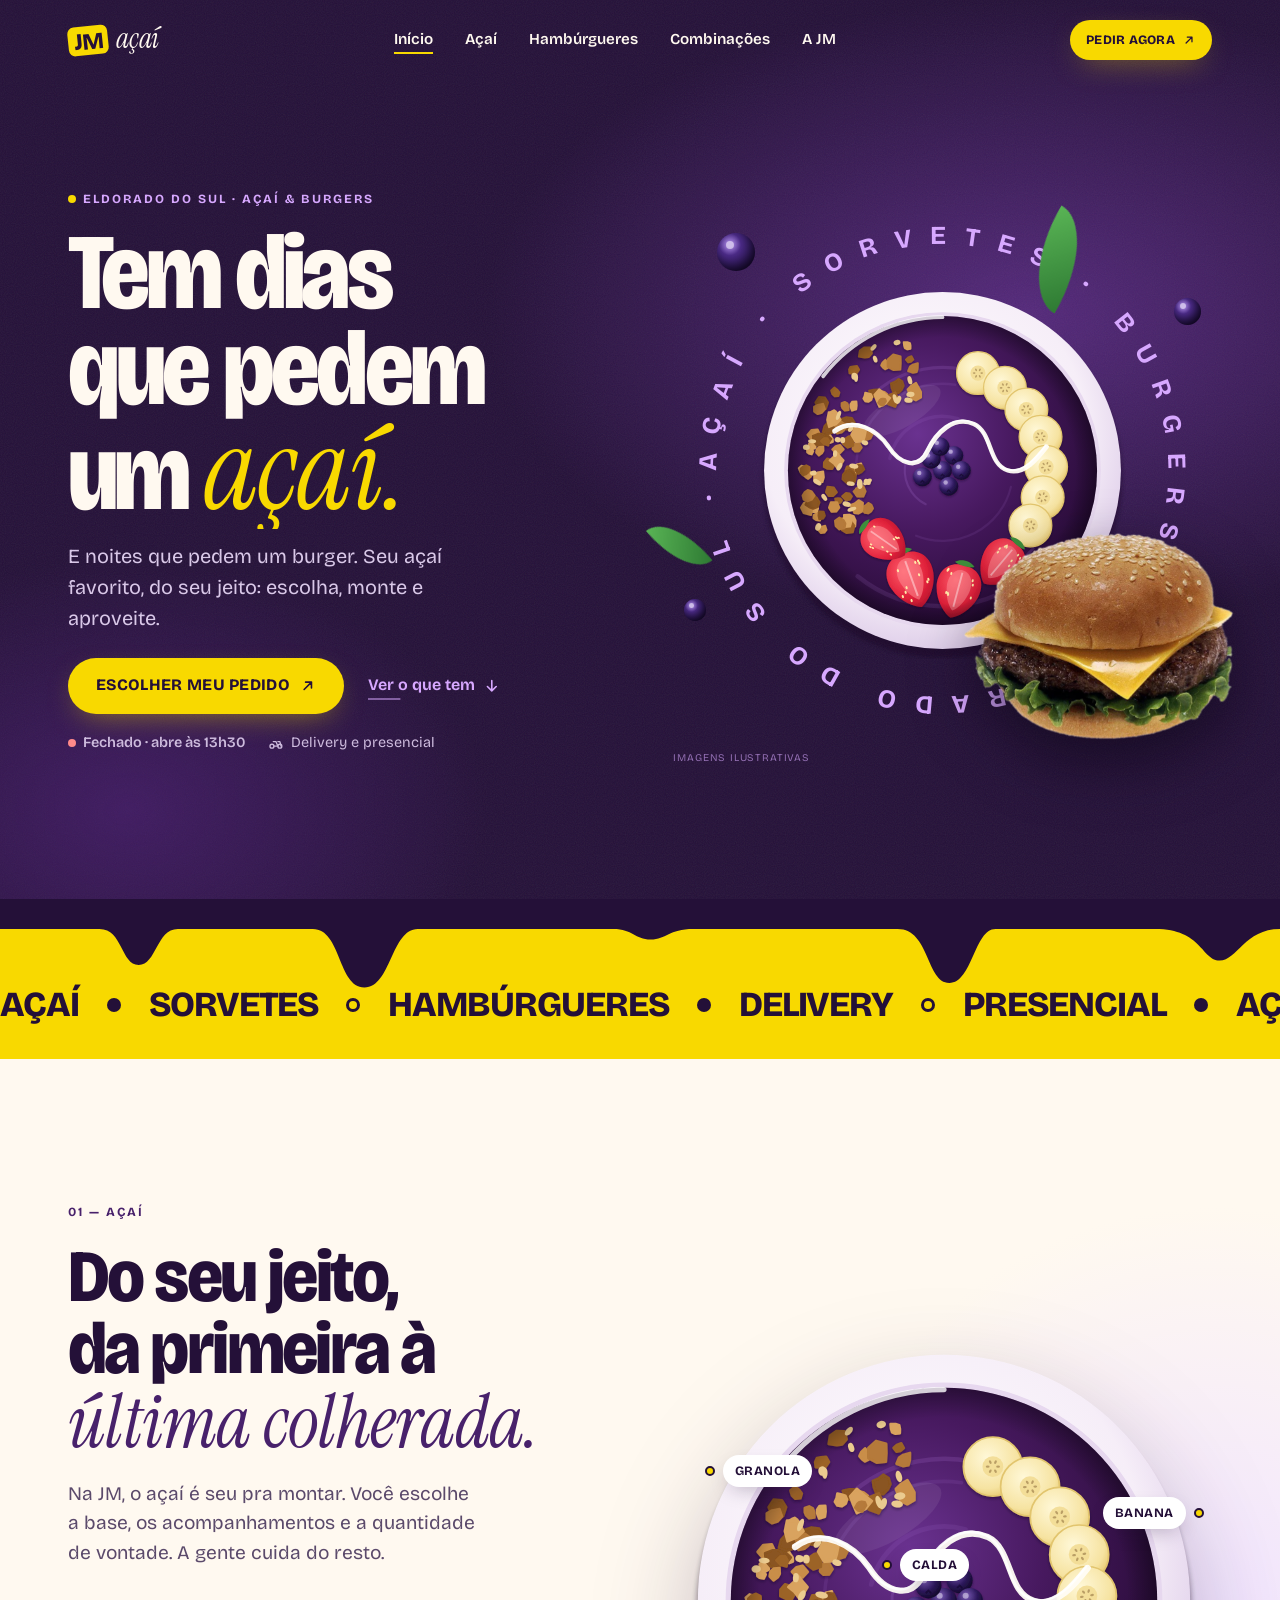
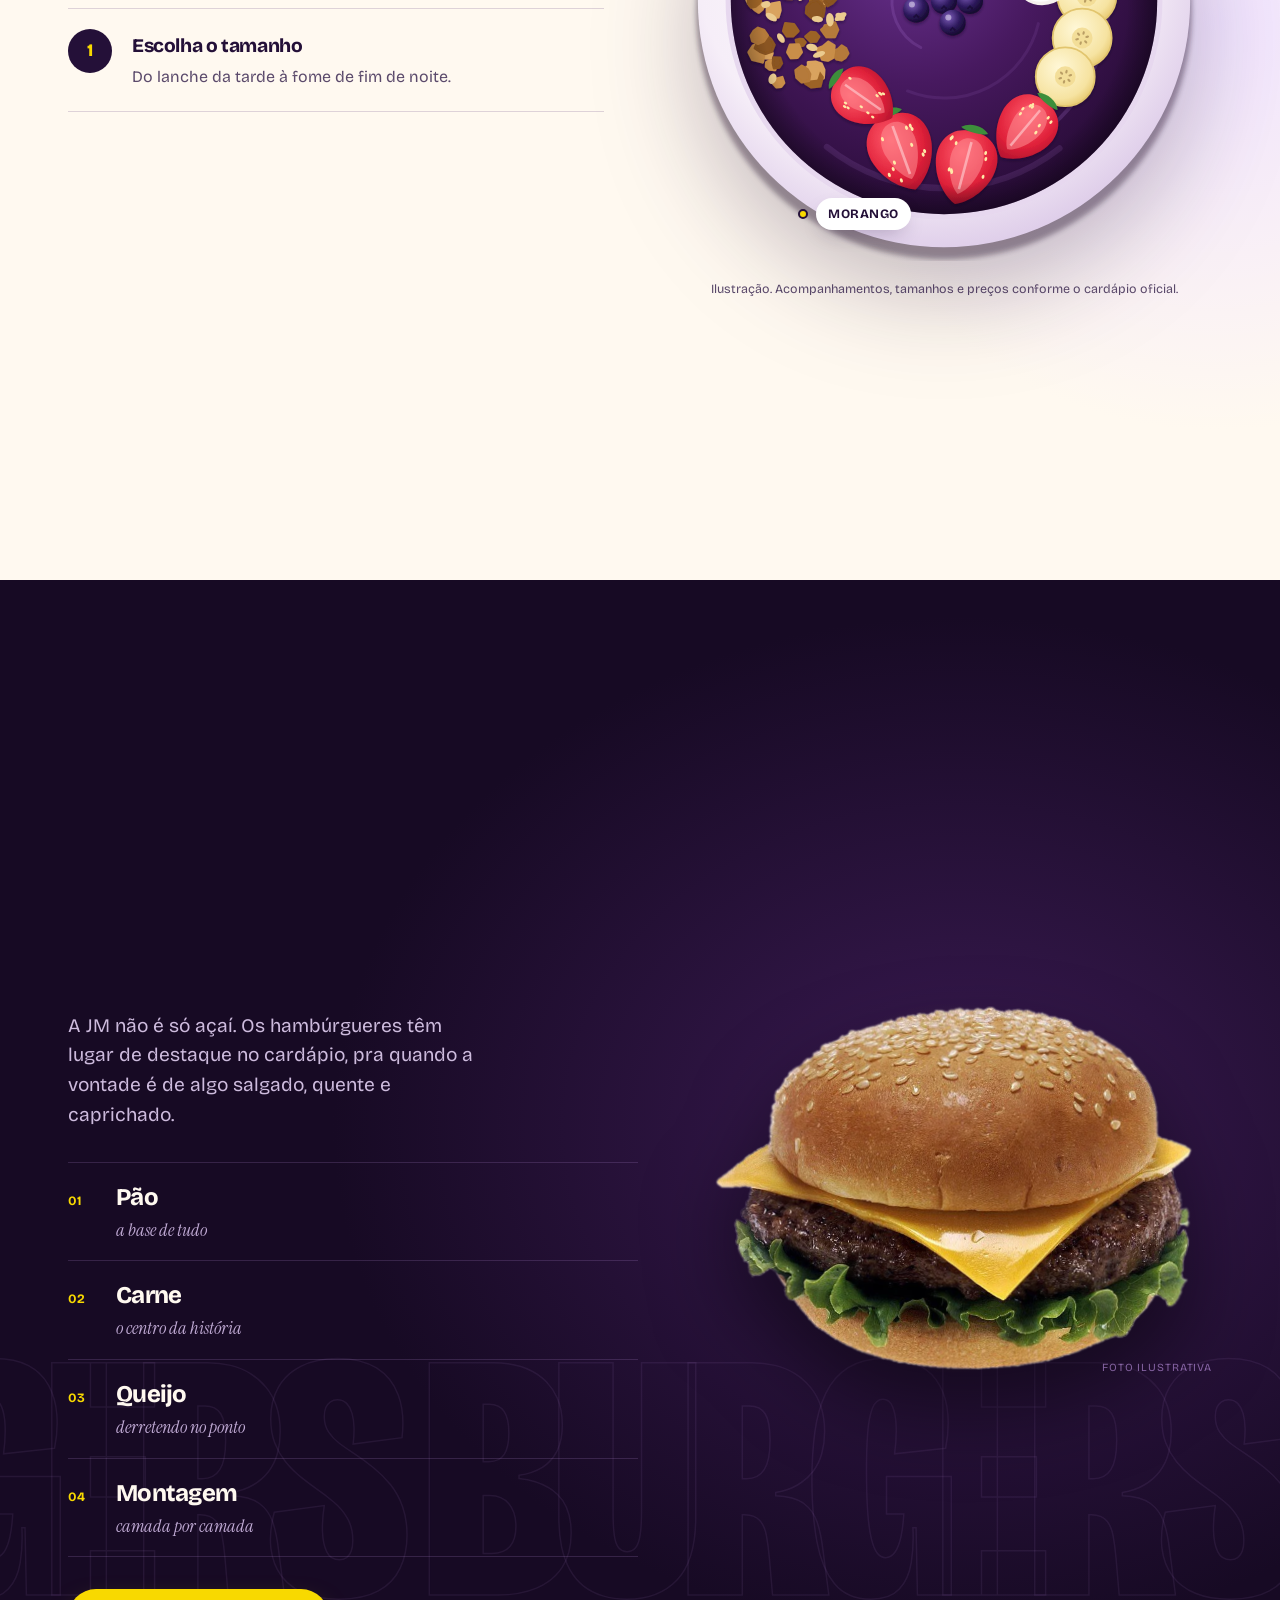
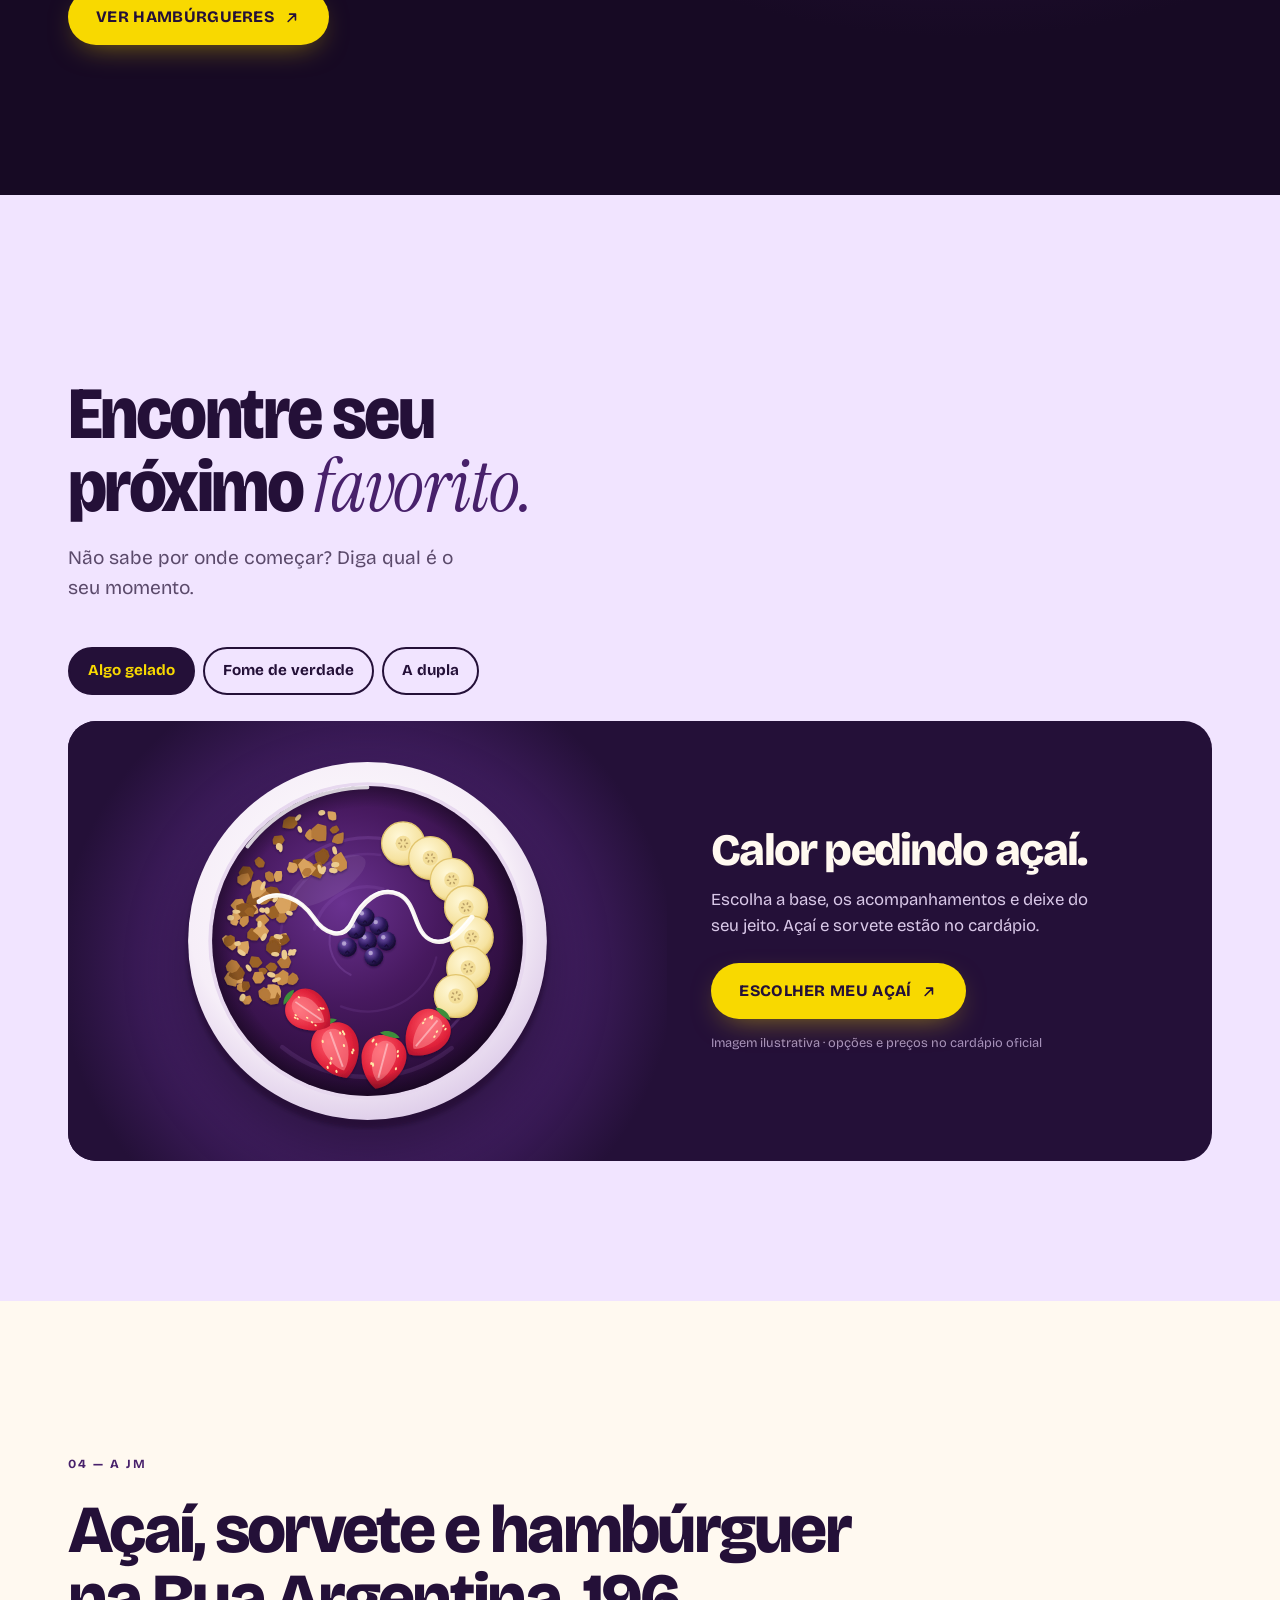
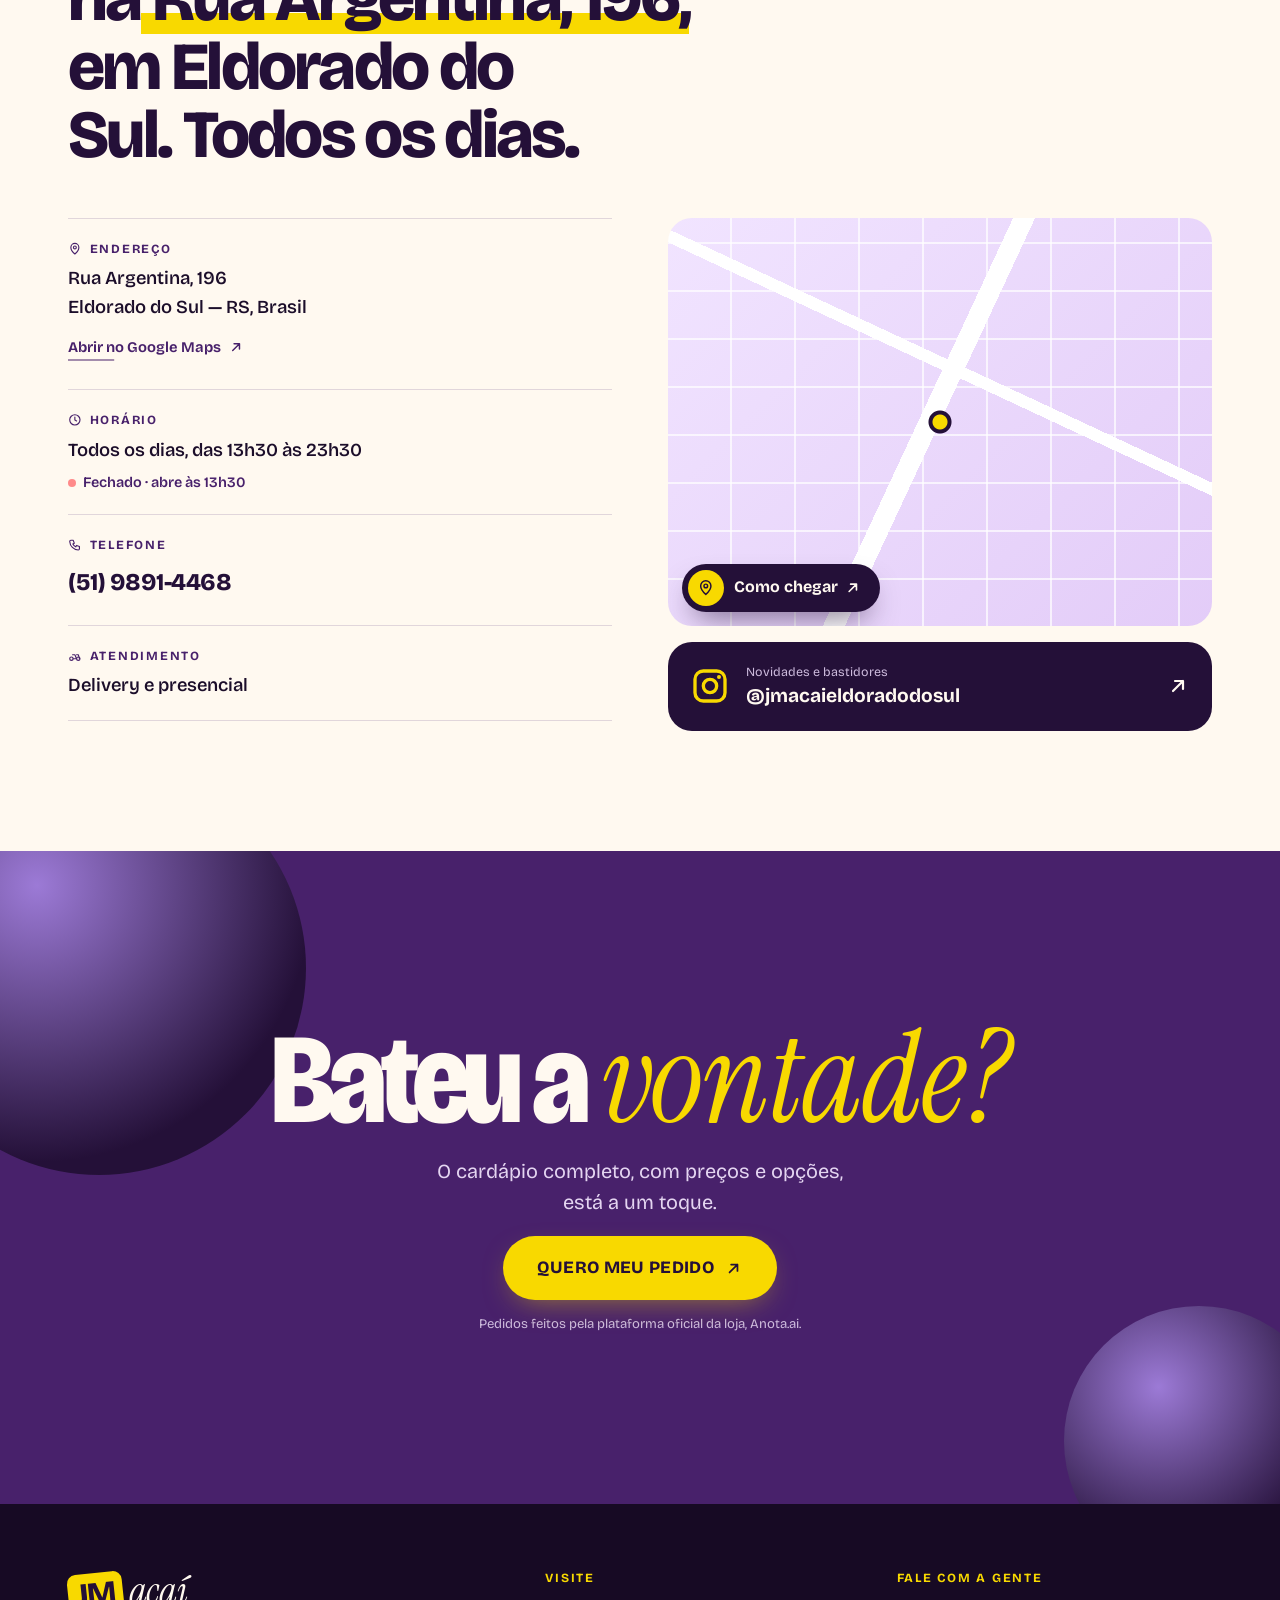
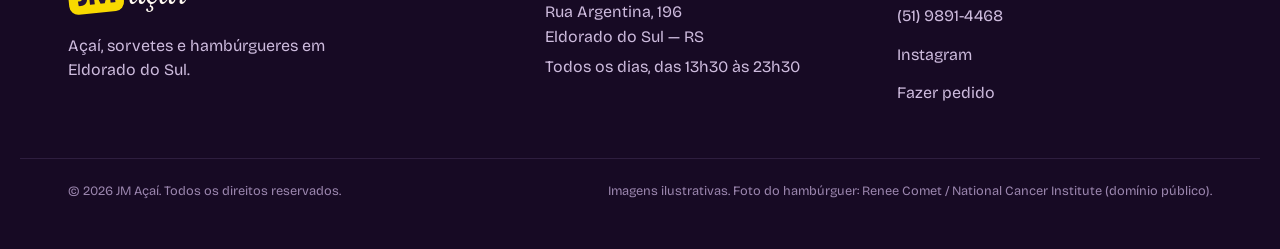
==== index.html @ 2c5bc976 "Site da JM Açaí: vitrine digital com pedidos pelo Anota.ai - Página única em HTML, CSS e JS puros, s" ====
<!doctype html>
<html lang="pt-BR">
<head>
<meta charset="utf-8">
<meta name="viewport" content="width=device-width, initial-scale=1, viewport-fit=cover">
<title>JM Açaí | Açaí, Hambúrgueres e Delivery em Eldorado do Sul</title>
<meta name="description" content="Conheça a JM Açaí em Eldorado do Sul. Açaí, hambúrgueres, delivery e atendimento presencial. Confira o cardápio e faça seu pedido.">
<meta name="theme-color" content="#241038">
<link rel="icon" href="assets/favicon.svg" type="image/svg+xml">

<meta property="og:type" content="website">
<meta property="og:locale" content="pt_BR">
<meta property="og:site_name" content="JM Açaí">
<meta property="og:title" content="JM Açaí | Açaí, Hambúrgueres e Delivery em Eldorado do Sul">
<meta property="og:description" content="Açaí, sorvetes e hambúrgueres na Rua Argentina, 196. Delivery e atendimento presencial. Peça pelo cardápio oficial.">
<meta property="og:image" content="assets/img/og.jpg">
<meta name="twitter:card" content="summary_large_image">

<link rel="preconnect" href="https://fonts.googleapis.com">
<link rel="preconnect" href="https://fonts.gstatic.com" crossorigin>
<link rel="stylesheet" href="https://fonts.googleapis.com/css2?family=Bricolage+Grotesque:opsz,wght@12..96,400..800&family=Instrument+Serif:ital@0;1&display=swap">
<link rel="stylesheet" href="css/styles.css">
<link rel="preload" as="image" href="assets/img/acai-bowl.svg">

<script type="application/ld+json">
{
  "@context": "https://schema.org",
  "@type": "Restaurant",
  "name": "JM Açaí",
  "servesCuisine": ["Açaí", "Sorvetes", "Hambúrgueres"],
  "telephone": "+55 51 9891-4468",
  "address": {
    "@type": "PostalAddress",
    "streetAddress": "Rua Argentina, 196",
    "addressLocality": "Eldorado do Sul",
    "addressRegion": "RS",
    "addressCountry": "BR"
  },
  "openingHoursSpecification": [{
    "@type": "OpeningHoursSpecification",
    "dayOfWeek": ["Monday","Tuesday","Wednesday","Thursday","Friday","Saturday","Sunday"],
    "opens": "13:30",
    "closes": "23:30"
  }],
  "hasMenu": "https://pedido.anota.ai/loja/jm-acai",
  "sameAs": ["https://www.instagram.com/jmacaieldoradodosul/"]
}
</script>

<script>document.documentElement.classList.add('js')</script>
<script src="js/config.js" defer></script>
<script src="js/main.js" defer></script>
</head>
<body>

<svg width="0" height="0" style="position:absolute" aria-hidden="true">
  <symbol id="i-arrow" viewBox="0 0 24 24"><path d="M7 17 17 7M9 7h8v8" fill="none" stroke="currentColor" stroke-width="2.2" stroke-linecap="round" stroke-linejoin="round"/></symbol>
  <symbol id="i-down" viewBox="0 0 24 24"><path d="M12 5v14m-6-6 6 6 6-6" fill="none" stroke="currentColor" stroke-width="2.2" stroke-linecap="round" stroke-linejoin="round"/></symbol>
  <symbol id="i-insta" viewBox="0 0 24 24"><rect x="3" y="3" width="18" height="18" rx="5" fill="none" stroke="currentColor" stroke-width="2"/><circle cx="12" cy="12" r="4" fill="none" stroke="currentColor" stroke-width="2"/><circle cx="17.4" cy="6.6" r="1.2" fill="currentColor"/></symbol>
  <symbol id="i-pin" viewBox="0 0 24 24"><path d="M12 21s-7-6.2-7-11.5a7 7 0 0 1 14 0C19 14.8 12 21 12 21Z" fill="none" stroke="currentColor" stroke-width="2" stroke-linejoin="round"/><circle cx="12" cy="9.5" r="2.5" fill="none" stroke="currentColor" stroke-width="2"/></symbol>
  <symbol id="i-clock" viewBox="0 0 24 24"><circle cx="12" cy="12" r="9" fill="none" stroke="currentColor" stroke-width="2"/><path d="M12 7v5l3 2" fill="none" stroke="currentColor" stroke-width="2" stroke-linecap="round"/></symbol>
  <symbol id="i-phone" viewBox="0 0 24 24"><path d="M5 4h4l2 5-2.5 1.5a11 11 0 0 0 5 5L15 13l5 2v4a2 2 0 0 1-2 2A16 16 0 0 1 3 6a2 2 0 0 1 2-2Z" fill="none" stroke="currentColor" stroke-width="2" stroke-linejoin="round"/></symbol>
  <symbol id="i-bag" viewBox="0 0 24 24"><path d="M5 8h14l-1 12H6L5 8Z" fill="none" stroke="currentColor" stroke-width="2" stroke-linejoin="round"/><path d="M9 8V6a3 3 0 0 1 6 0v2" fill="none" stroke="currentColor" stroke-width="2"/></symbol>
  <symbol id="i-moto" viewBox="0 0 24 24"><circle cx="6" cy="17" r="3" fill="none" stroke="currentColor" stroke-width="2"/><circle cx="18" cy="17" r="3" fill="none" stroke="currentColor" stroke-width="2"/><path d="M9 17h6l-3-7H8m7 0h3l2 7" fill="none" stroke="currentColor" stroke-width="2" stroke-linecap="round" stroke-linejoin="round"/></symbol>
</svg>

<a class="skip" href="#conteudo">Pular para o conteúdo</a>

<!-- ============ HEADER ============ -->
<header class="header" data-header>
  <div class="header__inner">
    <a class="brand" href="#inicio" aria-label="JM Açaí, voltar ao início">
      <!-- Substituir por logotipo original: <img src="assets/img/logo.svg" alt="JM Açaí"> -->
      <span class="brand__jm">JM</span><span class="brand__acai">açaí</span>
    </a>

    <nav class="nav" aria-label="Principal">
      <ul class="nav__list" id="menu" data-menu>
        <li><a href="#inicio" class="nav__link">Início</a></li>
        <li><a href="#acai" class="nav__link">Açaí</a></li>
        <li><a href="#burgers" class="nav__link">Hambúrgueres</a></li>
        <li><a href="#combinacoes" class="nav__link">Combinações</a></li>
        <li><a href="#a-jm" class="nav__link">A JM</a></li>
        <li class="nav__mobile-extra">
          <a class="btn btn--yellow btn--block" data-link="pedido" href="https://pedido.anota.ai/loja/jm-acai" target="_blank" rel="noopener">
            Fazer pedido <svg class="ico" aria-hidden="true"><use href="#i-arrow"/></svg>
          </a>
          <p class="nav__note">Você vai para o cardápio oficial no Anota.ai.</p>
        </li>
      </ul>
    </nav>

    <a class="btn btn--yellow btn--sm header__cta" data-link="pedido" href="https://pedido.anota.ai/loja/jm-acai" target="_blank" rel="noopener">
      Pedir agora <svg class="ico" aria-hidden="true"><use href="#i-arrow"/></svg><span class="sr">(abre o cardápio oficial em nova aba)</span>
    </a>

    <button class="burger-btn" type="button" aria-expanded="false" aria-controls="menu" data-menu-btn>
      <span class="sr" data-menu-label>Abrir menu</span>
      <span class="burger-btn__bars" aria-hidden="true"><i></i><i></i></span>
    </button>
  </div>
</header>

<main id="conteudo">

<!-- ============ HERO ============ -->
<section class="hero" id="inicio" aria-labelledby="hero-title">
  <div class="hero__glow" aria-hidden="true"></div>

  <div class="hero__inner wrap">
    <div class="hero__copy">
      <p class="eyebrow hero__eyebrow" data-anim="rise">
        <span class="dot" aria-hidden="true"></span>Eldorado do Sul · Açaí &amp; Burgers
      </p>

      <h1 class="hero__title" id="hero-title">
        <span class="line"><span>Tem dias</span></span>
        <span class="line"><span>que pedem</span></span>
        <span class="line"><span>um <em>açaí.</em></span></span>
      </h1>

      <p class="hero__sub" data-anim="rise" style="--d:.55s">
        E noites que pedem um burger. Seu açaí favorito, do seu jeito: escolha, monte e aproveite.
      </p>

      <div class="hero__actions" data-anim="rise" style="--d:.7s">
        <a class="btn btn--yellow btn--lg" data-link="pedido" href="https://pedido.anota.ai/loja/jm-acai" target="_blank" rel="noopener">
          Escolher meu pedido <svg class="ico" aria-hidden="true"><use href="#i-arrow"/></svg><span class="sr">(abre o cardápio oficial em nova aba)</span>
        </a>
        <a class="link-arrow" href="#acai">Ver o que tem <svg class="ico" aria-hidden="true"><use href="#i-down"/></svg></a>
      </div>

      <ul class="hero__meta" data-anim="rise" style="--d:.85s">
        <li><span class="status" data-status><span class="status__dot"></span><span data-status-text>Todos os dias, 13h30–23h30</span></span></li>
        <li><svg class="ico" aria-hidden="true"><use href="#i-moto"/></svg> Delivery e presencial</li>
      </ul>
    </div>

    <div class="hero__visual" aria-hidden="true" data-parallax-root>
      <div class="hero__ring">
        <svg viewBox="0 0 200 200">
          <defs><path id="ring-path" d="M100 100 m-84 0 a84 84 0 1 1 168 0 a84 84 0 1 1 -168 0"/></defs>
          <text><textPath href="#ring-path" textLength="520">AÇAÍ · SORVETES · BURGERS · ELDORADO DO SUL ·</textPath></text>
        </svg>
      </div>
      <div class="hero__bowl" data-depth="0.6">
        <img src="assets/img/acai-bowl.svg" alt="" width="600" height="600" fetchpriority="high">
      </div>
      <div class="hero__burger" data-depth="1.3">
        <img src="assets/img/burger.webp" alt="" width="766" height="587">
      </div>
      <span class="berry b1" data-depth="2"></span>
      <span class="berry b2" data-depth="1.6"></span>
      <span class="berry b3" data-depth="2.4"></span>
      <span class="leaf l1" data-depth="1.8"></span>
      <span class="leaf l2" data-depth="2.2"></span>
      <span class="hero__tag">Imagens ilustrativas</span>
    </div>
  </div>

  <!-- borda "escorrendo" -->
  <svg class="drip" viewBox="0 0 1440 120" preserveAspectRatio="none" aria-hidden="true">
    <path fill="#241038" d="M0 0H1440V40C1400 40 1392 70 1372 70 1352 70 1352 40 1300 40 1180 40 1150 40 1120 40 1096 40 1094 96 1068 96 1042 96 1046 40 1010 40H780C752 40 750 62 732 62 714 62 712 40 690 40H470C440 40 440 108 410 108 380 108 384 40 352 40H200C176 40 176 74 156 74 136 74 138 40 112 40H0Z">
      <animate attributeName="d" dur="7s" repeatCount="indefinite" calcMode="spline" keySplines=".45 0 .55 1;.45 0 .55 1"
        values="M0 0H1440V40C1400 40 1392 70 1372 70 1352 70 1352 40 1300 40 1180 40 1150 40 1120 40 1096 40 1094 96 1068 96 1042 96 1046 40 1010 40H780C752 40 750 62 732 62 714 62 712 40 690 40H470C440 40 440 108 410 108 380 108 384 40 352 40H200C176 40 176 74 156 74 136 74 138 40 112 40H0Z;
                M0 0H1440V40C1400 40 1392 82 1372 82 1352 82 1352 40 1300 40 1180 40 1150 40 1120 40 1096 40 1094 112 1068 112 1042 112 1046 40 1010 40H780C752 40 750 54 732 54 714 54 712 40 690 40H470C440 40 440 118 410 118 380 118 384 40 352 40H200C176 40 176 88 156 88 136 88 138 40 112 40H0Z;
                M0 0H1440V40C1400 40 1392 70 1372 70 1352 70 1352 40 1300 40 1180 40 1150 40 1120 40 1096 40 1094 96 1068 96 1042 96 1046 40 1010 40H780C752 40 750 62 732 62 714 62 712 40 690 40H470C440 40 440 108 410 108 380 108 384 40 352 40H200C176 40 176 74 156 74 136 74 138 40 112 40H0Z"/>
    </path>
  </svg>
</section>

<!-- ============ FAIXA ============ -->
<div class="marquee" aria-hidden="true">
  <div class="marquee__track">
    <span>Açaí</span><i></i><span>Sorvetes</span><i></i><span>Hambúrgueres</span><i></i><span>Delivery</span><i></i><span>Presencial</span><i></i>
    <span>Açaí</span><i></i><span>Sorvetes</span><i></i><span>Hambúrgueres</span><i></i><span>Delivery</span><i></i><span>Presencial</span><i></i>
  </div>
</div>

<!-- ============ AÇAÍ ============ -->
<section class="acai" id="acai" aria-labelledby="acai-title">
  <div class="wrap acai__grid">
    <div class="acai__head">
      <p class="eyebrow eyebrow--purple" data-reveal>01 — Açaí</p>
      <h2 class="display" id="acai-title" data-reveal>
        Do seu jeito, da primeira à <em>última colherada.</em>
      </h2>
      <p class="lead" data-reveal>
        Na JM, o açaí é seu pra montar. Você escolhe a base, os acompanhamentos e a quantidade de vontade. A gente cuida do resto.
      </p>
    </div>

    <figure class="acai__figure" data-reveal>
      <div class="acai__plate">
        <img src="assets/img/acai-bowl.svg" alt="Ilustração de tigela de açaí com granola, banana, morango e calda" width="600" height="600" loading="lazy" data-spin>
        <span class="pin p1"><b>Granola</b></span>
        <span class="pin p2"><b>Banana</b></span>
        <span class="pin p3"><b>Morango</b></span>
        <span class="pin p4"><b>Calda</b></span>
      </div>
      <figcaption>Ilustração. Acompanhamentos, tamanhos e preços conforme o cardápio oficial.</figcaption>
    </figure>

    <ol class="steps">
      <li class="step" data-reveal>
        <span class="step__n">1</span>
        <h3>Escolha o tamanho</h3>
        <p>Do lanche da tarde à fome de fim de noite.</p>
      </li>
      <li class="step" data-reveal style="--d:.1s">
        <span class="step__n">2</span>
        <h3>Monte com seus acompanhamentos</h3>
        <p>Combine frutas, cremes e crocantes do jeito que você gosta.</p>
      </li>
      <li class="step" data-reveal style="--d:.2s">
        <span class="step__n">3</span>
        <h3>Finalize no cardápio oficial</h3>
        <p>Revise e conclua o pedido direto na plataforma da loja, o Anota.ai.</p>
      </li>
    </ol>

    <div class="acai__cta" data-reveal>
      <a class="btn btn--purple btn--lg" data-link="pedido" href="https://pedido.anota.ai/loja/jm-acai" target="_blank" rel="noopener">
        Escolher meu açaí <svg class="ico" aria-hidden="true"><use href="#i-arrow"/></svg><span class="sr">(abre o cardápio oficial em nova aba)</span>
      </a>
      <span class="hint">Abre o cardápio oficial em nova aba</span>
    </div>
  </div>
</section>

<!-- ============ BURGERS ============ -->
<section class="burgers" id="burgers" aria-labelledby="burgers-title">
  <div class="burgers__bigword" aria-hidden="true" data-bigword>BURGERS BURGERS</div>

  <div class="wrap burgers__grid">
    <div class="burgers__copy">
      <p class="eyebrow eyebrow--yellow" data-reveal>02 — Hambúrgueres</p>
      <h2 class="display display--light" id="burgers-title" data-reveal>
        Fome de verdade também tem <em>endereço.</em>
      </h2>
      <p class="lead lead--light" data-reveal>
        A JM não é só açaí. Os hambúrgueres têm lugar de destaque no cardápio, pra quando a vontade é de algo salgado, quente e caprichado.
      </p>

      <ul class="anatomy">
        <li data-reveal><span>01</span><strong>Pão</strong><em>a base de tudo</em></li>
        <li data-reveal style="--d:.08s"><span>02</span><strong>Carne</strong><em>o centro da história</em></li>
        <li data-reveal style="--d:.16s"><span>03</span><strong>Queijo</strong><em>derretendo no ponto</em></li>
        <li data-reveal style="--d:.24s"><span>04</span><strong>Montagem</strong><em>camada por camada</em></li>
      </ul>

      <div class="burgers__cta" data-reveal>
        <a class="btn btn--yellow btn--lg" data-link="pedido" href="https://pedido.anota.ai/loja/jm-acai" target="_blank" rel="noopener">
          Ver hambúrgueres <svg class="ico" aria-hidden="true"><use href="#i-arrow"/></svg><span class="sr">(abre o cardápio oficial em nova aba)</span>
        </a>
      </div>
    </div>

    <figure class="burgers__figure">
      <div class="burgers__halo" aria-hidden="true"></div>
      <img src="assets/img/burger.webp" alt="Hambúrguer com pão de gergelim, queijo, carne e alface" width="766" height="587" loading="lazy" data-burger>
      <figcaption>Foto ilustrativa</figcaption>
    </figure>
  </div>
</section>

<!-- ============ COMBINAÇÕES ============ -->
<section class="combos" id="combinacoes" aria-labelledby="combos-title">
  <div class="wrap">
    <div class="combos__head">
      <p class="eyebrow eyebrow--purple" data-reveal>03 — Combinações</p>
      <h2 class="display" id="combos-title" data-reveal>Encontre seu próximo <em>favorito.</em></h2>
      <p class="lead" data-reveal>Não sabe por onde começar? Diga qual é o seu momento.</p>
    </div>

    <div class="picker" data-picker data-reveal>
      <div class="picker__tabs" role="tablist" aria-label="Escolha o seu momento" data-picker-tabs></div>
      <div class="picker__stage" data-picker-panels></div>
    </div>
  </div>
</section>

<!-- ============ A JM ============ -->
<section class="about" id="a-jm" aria-labelledby="about-title">
  <div class="wrap">
    <p class="eyebrow eyebrow--purple" data-reveal>04 — A JM</p>
    <h2 class="statement" id="about-title" data-reveal>
      Açaí, sorvete e hambúrguer na <span class="hl">Rua Argentina, 196</span>, em Eldorado do Sul. Todos os dias.
    </h2>

    <div class="about__grid">
      <dl class="info">
        <div class="info__row" data-reveal>
          <dt><svg class="ico" aria-hidden="true"><use href="#i-pin"/></svg> Endereço</dt>
          <dd>
            <span data-jm="rua">Rua Argentina, 196</span><br>
            <span data-jm="cidade">Eldorado do Sul — RS</span>, <span data-jm="pais">Brasil</span>
            <a class="link-arrow link-arrow--sm" data-link="maps" href="https://www.google.com/maps/search/?api=1&amp;query=JM+A%C3%A7a%C3%AD%2C+Rua+Argentina+196%2C+Eldorado+do+Sul+RS" target="_blank" rel="noopener">Abrir no Google Maps <svg class="ico" aria-hidden="true"><use href="#i-arrow"/></svg></a>
          </dd>
        </div>
        <div class="info__row" data-reveal>
          <dt><svg class="ico" aria-hidden="true"><use href="#i-clock"/></svg> Horário</dt>
          <dd>
            <span data-jm="horario">Todos os dias, das 13h30 às 23h30</span>
            <span class="status status--dark" data-status><span class="status__dot"></span><span data-status-text>Consulte o horário</span></span>
          </dd>
        </div>
        <div class="info__row" data-reveal>
          <dt><svg class="ico" aria-hidden="true"><use href="#i-phone"/></svg> Telefone</dt>
          <dd><a class="tel" data-link="tel" href="tel:+555198914468"><span data-jm="telefone">(51) 9891-4468</span></a></dd>
        </div>
        <div class="info__row" data-reveal>
          <dt><svg class="ico" aria-hidden="true"><use href="#i-moto"/></svg> Atendimento</dt>
          <dd data-jm="atendimento">Delivery e presencial</dd>
        </div>
      </dl>

      <div class="about__side">
        <div class="map" data-reveal>
          <iframe data-map title="Mapa: JM Açaí, Rua Argentina, 196, Eldorado do Sul" loading="lazy" referrerpolicy="no-referrer-when-downgrade"
            data-src="https://www.google.com/maps?q=Rua+Argentina,+196,+Eldorado+do+Sul+-+RS&amp;output=embed"></iframe>
          <a class="map__cover" data-link="maps" href="https://www.google.com/maps/search/?api=1&amp;query=JM+A%C3%A7a%C3%AD%2C+Rua+Argentina+196%2C+Eldorado+do+Sul+RS" target="_blank" rel="noopener">
            <span class="map__pin" aria-hidden="true"><svg class="ico"><use href="#i-pin"/></svg></span>
            <span>Como chegar <svg class="ico" aria-hidden="true"><use href="#i-arrow"/></svg></span>
          </a>
        </div>

        <a class="insta" data-link="instagram" href="https://www.instagram.com/jmacaieldoradodosul/" target="_blank" rel="noopener" data-reveal>
          <svg class="insta__ico" aria-hidden="true"><use href="#i-insta"/></svg>
          <span class="insta__txt">
            <small>Novidades e bastidores</small>
            <strong data-jm="instagramHandle">@jmacaieldoradodosul</strong>
          </span>
          <svg class="ico insta__arrow" aria-hidden="true"><use href="#i-arrow"/></svg>
        </a>
      </div>
    </div>
  </div>
</section>

<!-- ============ CTA FINAL ============ -->
<section class="final" aria-labelledby="final-title">
  <div class="wrap final__inner">
    <h2 class="final__title" id="final-title" data-reveal>Bateu a <em>vontade?</em></h2>
    <p class="final__text" data-reveal>O cardápio completo, com preços e opções, está a um toque.</p>
    <div data-reveal>
      <a class="btn btn--yellow btn--xl" data-link="pedido" href="https://pedido.anota.ai/loja/jm-acai" target="_blank" rel="noopener">
        Quero meu pedido <svg class="ico" aria-hidden="true"><use href="#i-arrow"/></svg><span class="sr">(abre o cardápio oficial em nova aba)</span>
      </a>
      <p class="final__note">Pedidos feitos pela plataforma oficial da loja, Anota.ai.</p>
    </div>
  </div>
</section>

</main>

<!-- ============ FOOTER ============ -->
<footer class="footer">
  <div class="wrap footer__grid">
    <div class="footer__brand">
      <a class="brand brand--lg" href="#inicio" aria-label="JM Açaí, voltar ao início">
        <span class="brand__jm">JM</span><span class="brand__acai">açaí</span>
      </a>
      <p>Açaí, sorvetes e hambúrgueres em Eldorado do Sul.</p>
    </div>

    <div class="footer__col">
      <h3>Visite</h3>
      <p><span data-jm="rua">Rua Argentina, 196</span><br><span data-jm="cidade">Eldorado do Sul — RS</span></p>
      <p data-jm="horario">Todos os dias, das 13h30 às 23h30</p>
    </div>

    <div class="footer__col">
      <h3>Fale com a gente</h3>
      <p><a data-link="tel" href="tel:+555198914468"><span data-jm="telefone">(51) 9891-4468</span></a></p>
      <p><a data-link="instagram" href="https://www.instagram.com/jmacaieldoradodosul/" target="_blank" rel="noopener">Instagram</a></p>
      <p><a data-link="pedido" href="https://pedido.anota.ai/loja/jm-acai" target="_blank" rel="noopener">Fazer pedido</a></p>
    </div>
  </div>
  <div class="wrap footer__bottom">
    <p>© <span data-year>2026</span> JM Açaí. Todos os direitos reservados.</p>
    <p class="footer__credits">Imagens ilustrativas. Foto do hambúrguer: Renee Comet / National Cancer Institute (domínio público).</p>
  </div>
</footer>

<!-- ============ BARRA DE PEDIDO (MOBILE) ============ -->
<div class="orderbar" data-orderbar>
  <span class="orderbar__info">
    <span class="status status--bar" data-status="curto"><span class="status__dot"></span><span data-status-text>13h30–23h30</span></span>
  </span>
  <a class="btn btn--yellow orderbar__btn" data-link="pedido" href="https://pedido.anota.ai/loja/jm-acai" target="_blank" rel="noopener" tabindex="-1">
    <svg class="ico" aria-hidden="true"><use href="#i-bag"/></svg> Pedir agora<span class="sr">(abre o cardápio oficial em nova aba)</span>
  </a>
</div>

</body>
</html>
---- css/styles.css ----
/* ==========================================================
   JM Açaí — estilos
   Mobile first. Tokens no :root.
   ========================================================== */

:root {
  --roxo-900: #170A24;
  --roxo-800: #241038;
  --roxo-700: #48216B;
  --roxo-500: #7B3FB0;
  --lilas: #D7A8FF;
  --lilas-100: #F1E4FF;
  --amarelo: #F8D900;
  --amarelo-600: #E2C400;
  --branco: #FFFFFF;
  --creme: #FFF9F0;
  --tinta: #1C0E2A;
  --tinta-2: #5B4A6B;

  --f-display: "Bricolage Grotesque", system-ui, sans-serif;
  --f-serif: "Instrument Serif", Georgia, serif;

  --wrap: 1240px;
  --gutter: clamp(20px, 5vw, 48px);
  --header-h: 68px;
  --ease: cubic-bezier(.2, .7, .1, 1);
  --ease-spring: cubic-bezier(.34, 1.56, .64, 1);
}

*, *::before, *::after { box-sizing: border-box; }
html { -webkit-text-size-adjust: 100%; scroll-behavior: smooth; scroll-padding-top: var(--header-h); }
body {
  margin: 0;
  font-family: var(--f-display);
  font-size: 1rem;
  line-height: 1.55;
  color: var(--tinta);
  background: var(--creme);
  font-optical-sizing: auto;
  -webkit-font-smoothing: antialiased;
  overflow-x: clip;
}
img, svg { display: block; max-width: 100%; }
img { height: auto; }
a { color: inherit; }
h1, h2, h3, p, ul, ol, dl, dd, figure { margin: 0; }
ul, ol { padding: 0; list-style: none; }
button { font: inherit; color: inherit; }
em { font-style: normal; }

.sr {
  position: absolute !important; width: 1px; height: 1px; padding: 0; margin: -1px;
  overflow: hidden; clip: rect(0 0 0 0); white-space: nowrap; border: 0;
}
.skip {
  position: fixed; left: 12px; top: -60px; z-index: 100;
  background: var(--amarelo); color: var(--roxo-800); padding: 10px 16px;
  border-radius: 8px; font-weight: 700; text-decoration: none; transition: top .2s;
}
.skip:focus { top: 12px; }

:focus-visible { outline: 3px solid var(--amarelo); outline-offset: 3px; border-radius: 6px; }
.acai :focus-visible, .combos :focus-visible, .about :focus-visible { outline-color: var(--roxo-700); }

.wrap { width: 100%; max-width: var(--wrap); margin-inline: auto; padding-inline: var(--gutter); }
.ico { width: 1.1em; height: 1.1em; flex: none; }

/* ---------- Tipografia ---------- */
.eyebrow {
  display: inline-flex; align-items: center; gap: .6em;
  font-size: .78rem; font-weight: 700; letter-spacing: .16em; text-transform: uppercase;
}
.eyebrow--purple { color: var(--roxo-700); }
.eyebrow--yellow { color: var(--amarelo); }

.display {
  font-size: clamp(2.3rem, 7.4vw, 4.6rem);
  line-height: .98;
  letter-spacing: -.035em;
  font-weight: 800;
  font-variation-settings: "wdth" 90;
  color: var(--roxo-800);
  margin-top: 18px;
  text-wrap: balance;
}
.display em, .hero__title em, .final__title em {
  font-family: var(--f-serif);
  font-style: italic;
  font-weight: 400;
  letter-spacing: -.01em;
}
.display em { color: var(--roxo-700); }
.display--light { color: var(--creme); }
.display--light em { color: var(--amarelo); }

.lead { font-size: clamp(1.05rem, 2.2vw, 1.2rem); color: var(--tinta-2); margin-top: 20px; max-width: 34ch; }
.lead--light { color: #CDBBDD; }

/* ---------- Botões ---------- */
.btn {
  --bg: var(--amarelo); --fg: var(--roxo-800);
  position: relative; isolation: isolate; overflow: hidden;
  display: inline-flex; align-items: center; justify-content: center; gap: .55em;
  min-height: 48px; padding: 0 22px;
  background: var(--bg); color: var(--fg);
  border: 0; border-radius: 999px;
  font-weight: 750; font-size: .95rem; letter-spacing: .02em; text-transform: uppercase;
  text-decoration: none; cursor: pointer; white-space: nowrap;
  transition: transform .35s var(--ease-spring), box-shadow .35s var(--ease), background-color .25s;
  -webkit-tap-highlight-color: transparent;
}
.btn::before {
  content: ""; position: absolute; inset: 0; z-index: -1;
  background: var(--fill, #fff); transform: translateY(101%); border-radius: inherit;
  transition: transform .45s var(--ease);
}
.btn .ico { transition: transform .35s var(--ease); }
.btn:hover::before { transform: translateY(0); }
.btn:hover .ico { transform: translate(2px, -2px); }
.btn:active { transform: scale(.97); }
.btn--yellow { --bg: var(--amarelo); --fg: var(--roxo-800); --fill: #FFF06A; box-shadow: 0 10px 30px -12px rgba(248, 217, 0, .55); }
.btn--purple { --bg: var(--roxo-800); --fg: var(--creme); --fill: var(--roxo-700); box-shadow: 0 14px 30px -16px rgba(36, 16, 56, .7); }
.btn--sm { min-height: 40px; padding: 0 16px; font-size: .8rem; }
.btn--lg { min-height: 56px; padding: 0 28px; font-size: 1rem; }
.btn--xl { min-height: 64px; padding: 0 34px; font-size: 1.08rem; }
.btn--block { width: 100%; }

.link-arrow {
  display: inline-flex; align-items: center; gap: .45em; min-height: 44px;
  font-weight: 650; text-decoration: none; position: relative;
}
.link-arrow::after {
  content: ""; position: absolute; left: 0; right: 1.5em; bottom: 8px; height: 2px;
  background: currentColor; transform: scaleX(.3); transform-origin: left; opacity: .5;
  transition: transform .4s var(--ease), opacity .3s;
}
.link-arrow:hover::after { transform: scaleX(1); opacity: 1; }
.link-arrow--sm { font-size: .92rem; color: var(--roxo-700); margin-top: 4px; display: flex; width: max-content; }

/* ---------- Status aberto/fechado ---------- */
.status { display: inline-flex; align-items: center; gap: .5em; font-weight: 600; }
.status__dot { width: 8px; height: 8px; border-radius: 50%; background: var(--lilas); flex: none; }
.status.is-open .status__dot { background: #5BE38B; box-shadow: 0 0 0 0 rgba(91, 227, 139, .6); animation: ping 2s infinite; }
.status.is-closed .status__dot { background: #FF8A8A; }
.status--dark { display: flex; margin-top: 8px; font-size: .9rem; color: var(--roxo-700); }
@keyframes ping { 70% { box-shadow: 0 0 0 8px rgba(91, 227, 139, 0); } 100% { box-shadow: 0 0 0 0 rgba(91, 227, 139, 0); } }

/* ==========================================================
   HEADER
   ========================================================== */
.header {
  position: fixed; inset: 0 0 auto; z-index: 50; height: var(--header-h);
  color: var(--creme);
  transition: background-color .4s var(--ease), box-shadow .4s, transform .4s var(--ease);
}
/* o desfoque fica num pseudo-elemento: backdrop-filter no próprio header
   prenderia o menu mobile (position: fixed) dentro da altura do header */
.header::before {
  content: ""; position: absolute; inset: 0; z-index: -1; opacity: 0;
  background: rgba(36, 16, 56, .86);
  -webkit-backdrop-filter: saturate(140%) blur(14px); backdrop-filter: saturate(140%) blur(14px);
  box-shadow: 0 1px 0 rgba(215, 168, 255, .12);
  transition: opacity .4s var(--ease);
}
.header.is-solid::before { opacity: 1; }
body.menu-open .header::before { opacity: 0; }
.header__inner {
  height: 100%; max-width: var(--wrap); margin-inline: auto; padding-inline: var(--gutter);
  display: flex; align-items: center; gap: 16px;
}
.brand {
  display: inline-flex; align-items: baseline; gap: 2px; text-decoration: none; line-height: 1;
  margin-right: auto; position: relative; z-index: 2; padding-block: 8px;
}
.brand__jm {
  font-weight: 800; font-size: 1.45rem; letter-spacing: -.06em;
  background: var(--amarelo); color: var(--roxo-800);
  padding: .16em .26em .1em; border-radius: .28em; transform: rotate(-6deg); display: inline-block;
  transition: transform .5s var(--ease-spring);
}
.brand__acai { font-family: var(--f-serif); font-style: italic; font-size: 1.75rem; margin-left: 6px; letter-spacing: -.01em; }
.brand:hover .brand__jm { transform: rotate(4deg) scale(1.06); }
.brand--lg .brand__jm { font-size: 2rem; }
.brand--lg .brand__acai { font-size: 2.4rem; }

.nav__list {
  position: fixed; inset: 0; z-index: 1;
  display: flex; flex-direction: column; justify-content: center; gap: 4px;
  padding: calc(var(--header-h) + 20px) var(--gutter) 40px;
  background: var(--roxo-800);
  clip-path: circle(0 at calc(100% - 44px) 34px);
  transition: clip-path .7s var(--ease), visibility 0s .7s;
  visibility: hidden;
}
.nav__list.is-open { clip-path: circle(150% at calc(100% - 44px) 34px); visibility: visible; transition: clip-path .8s var(--ease); }
.nav__link {
  display: block; padding: 8px 0; text-decoration: none;
  font-size: clamp(2.2rem, 10vw, 3rem); font-weight: 800; letter-spacing: -.04em; line-height: 1.05;
  opacity: 0; transform: translateY(20px);
  transition: opacity .4s, transform .5s var(--ease), color .2s;
}
.nav__list.is-open .nav__link { opacity: 1; transform: none; }
.nav__list.is-open li:nth-child(2) .nav__link { transition-delay: .05s; }
.nav__list.is-open li:nth-child(3) .nav__link { transition-delay: .1s; }
.nav__list.is-open li:nth-child(4) .nav__link { transition-delay: .15s; }
.nav__list.is-open li:nth-child(5) .nav__link { transition-delay: .2s; }
.nav__link:hover, .nav__link.is-active { color: var(--amarelo); }
.nav__mobile-extra { margin-top: 28px; }
.nav__note { margin-top: 10px; font-size: .85rem; color: #BFA9D3; text-align: center; }

.header__cta { display: none; }

.burger-btn {
  position: relative; z-index: 2; width: 48px; height: 48px; border: 0; border-radius: 50%;
  background: rgba(255, 255, 255, .08); cursor: pointer; display: grid; place-items: center;
}
.burger-btn__bars { width: 20px; height: 12px; position: relative; }
.burger-btn__bars i {
  position: absolute; left: 0; width: 100%; height: 2px; background: currentColor; border-radius: 2px;
  transition: transform .45s var(--ease), top .45s var(--ease);
}
.burger-btn__bars i:first-child { top: 0; }
.burger-btn__bars i:last-child { top: 10px; }
.burger-btn[aria-expanded="true"] i:first-child { top: 5px; transform: rotate(45deg); }
.burger-btn[aria-expanded="true"] i:last-child { top: 5px; transform: rotate(-45deg); }

body.menu-open { overflow: hidden; }

/* ==========================================================
   HERO
   ========================================================== */
.hero {
  position: relative; background: var(--roxo-800); color: var(--creme);
  padding-top: calc(var(--header-h) + 4px);
  isolation: isolate; overflow-x: clip; z-index: 3;
}
.hero__glow {
  position: absolute; inset: 0; z-index: -1; overflow: hidden; pointer-events: none;
  background:
    radial-gradient(60% 50% at 80% 35%, rgba(123, 63, 176, .55), transparent 70%),
    radial-gradient(40% 40% at 10% 90%, rgba(72, 33, 107, .8), transparent 70%);
}
.hero__glow::after { /* grão sutil */
  content: ""; position: absolute; inset: 0; opacity: .08; mix-blend-mode: overlay;
  background-image: url("data:image/svg+xml,%3Csvg xmlns='http://www.w3.org/2000/svg' width='160' height='160'%3E%3Cfilter id='n'%3E%3CfeTurbulence type='fractalNoise' baseFrequency='.9' numOctaves='2' stitchTiles='stitch'/%3E%3C/filter%3E%3Crect width='100%25' height='100%25' filter='url(%23n)'/%3E%3C/svg%3E");
}
.hero__inner { display: grid; gap: 0; padding-bottom: 36px; }

.hero__eyebrow { color: var(--lilas); }
.dot { width: 8px; height: 8px; border-radius: 50%; background: var(--amarelo); }

.hero__title {
  margin-top: 14px;
  font-size: clamp(2.9rem, 13.6vw, 7.6rem);
  line-height: .9; letter-spacing: -.035em; font-weight: 800;
  font-variation-settings: "wdth" 85;
}
.hero__title .line { display: block; overflow: hidden; padding-bottom: .06em; margin-bottom: -.06em; }
.hero__title .line > span { display: inline-block; transform: translateY(105%); animation: lineUp 1s var(--ease) forwards; }
.hero__title .line:nth-child(2) > span { animation-delay: .1s; }
.hero__title .line:nth-child(3) > span { animation-delay: .2s; }
.hero__title em { color: var(--amarelo); font-size: 1.08em; padding-right: .05em; }
@keyframes lineUp { to { transform: none; } }

.hero__sub { margin-top: 18px; font-size: clamp(1.05rem, 2.6vw, 1.25rem); color: #D9C8E8; max-width: 30ch; }
.hero__actions { margin-top: 24px; display: flex; flex-wrap: wrap; align-items: center; gap: 12px 24px; }
.hero__actions .btn { width: 100%; }
.hero__actions .link-arrow { color: var(--lilas); }
.hero__meta { margin-top: 18px; display: flex; flex-wrap: wrap; gap: 10px 22px; font-size: .9rem; color: #CDBBDD; }
.hero__meta li { display: inline-flex; align-items: center; gap: .5em; }

[data-anim="rise"] { opacity: 0; transform: translateY(18px); animation: rise .9s var(--ease) forwards; animation-delay: var(--d, .3s); }
@keyframes rise { to { opacity: 1; transform: none; } }

/* visual */
.hero__visual {
  position: relative; width: min(74vw, 360px); aspect-ratio: 1; margin: 0 auto 26px; justify-self: center;
  order: -1;
}
.hero__bowl, .hero__burger, .berry, .leaf { will-change: transform; }
.hero__bowl {
  position: absolute; inset: 15%;
  animation: popIn 1.2s var(--ease-spring) .25s both;
}
.hero__bowl img { width: 100%; animation: spin 80s linear infinite; }
.hero__burger {
  position: absolute; width: 50%; right: -4%; bottom: 0;
  filter: drop-shadow(0 24px 30px rgba(10, 2, 18, .55));
  animation: popIn 1.1s var(--ease-spring) .55s both;
}
.hero__burger img { animation: bob 6s ease-in-out infinite; }
.hero__ring { position: absolute; inset: 0; animation: spin 40s linear infinite reverse; }
.hero__ring svg { width: 100%; height: 100%; overflow: visible; }
.hero__ring text { font-family: var(--f-display); font-size: 9.6px; font-weight: 700; letter-spacing: .2em; fill: var(--lilas); }
.hero__tag {
  position: absolute; left: 0; bottom: -5%; font-size: .64rem; letter-spacing: .08em; text-transform: uppercase;
  color: rgba(215, 168, 255, .6);
}

.berry {
  position: absolute; border-radius: 50%;
  background: radial-gradient(circle at 34% 30%, #9C7AD6 0 8%, #4A2A85 30%, #1B0C36 75%);
  box-shadow: inset -3px -4px 8px rgba(0, 0, 0, .35);
}
.berry::after { content: ""; position: absolute; width: 22%; height: 22%; left: 24%; top: 20%; border-radius: 50%; background: rgba(255, 255, 255, .5); }
.b1 { width: 7%; aspect-ratio: 1; top: 6%; left: 8%; animation: float 7s ease-in-out infinite; }
.b2 { width: 5%; aspect-ratio: 1; top: 18%; right: 2%; animation: float 9s ease-in-out -2s infinite; }
.b3 { width: 4%; aspect-ratio: 1; bottom: 22%; left: 2%; animation: float 8s ease-in-out -4s infinite; }
.leaf {
  position: absolute; width: 9%; aspect-ratio: 1 / 2; border-radius: 0 100% 0 100%;
  background: linear-gradient(135deg, #59B455, #2E7A33);
}
.l1 { top: 2%; right: 24%; transform: rotate(30deg); animation: float 10s ease-in-out -3s infinite; }
.l2 { bottom: 30%; left: -2%; width: 6%; transform: rotate(-40deg); animation: float 8s ease-in-out -1s infinite; }

@keyframes spin { to { rotate: 360deg; } }
@keyframes bob { 50% { translate: 0 -10px; rotate: -2deg; } }
@keyframes float { 50% { translate: 0 -14px; } }
@keyframes popIn { from { opacity: 0; scale: .6; } to { opacity: 1; scale: 1; } }

.drip { position: absolute; left: 0; right: 0; top: calc(100% - 1px); width: 100%; height: 60px; z-index: 3; pointer-events: none; }

/* ==========================================================
   FAIXA
   ========================================================== */
.marquee {
  background: var(--amarelo); color: var(--roxo-800); overflow: hidden;
  padding: 54px 0 22px; position: relative; z-index: 2;
}
.marquee__track { display: flex; align-items: center; gap: 28px; width: max-content; animation: marquee 30s linear infinite; }
.marquee span { font-weight: 800; font-size: clamp(1.4rem, 4vw, 2.2rem); letter-spacing: -.03em; text-transform: uppercase; white-space: nowrap; }
.marquee i { width: 14px; height: 14px; border-radius: 50%; background: var(--roxo-800); flex: none; }
.marquee i:nth-of-type(even) { background: transparent; border: 3px solid var(--roxo-800); }
@keyframes marquee { to { transform: translateX(calc(-50% - 14px)); } }

/* ==========================================================
   AÇAÍ
   ========================================================== */
.acai { padding: clamp(72px, 12vw, 140px) 0; position: relative; overflow: hidden; }
.acai::before {
  content: ""; position: absolute; width: 70vmax; aspect-ratio: 1; border-radius: 50%;
  right: -30vmax; top: 10%; background: radial-gradient(circle, var(--lilas-100), transparent 65%); z-index: -1;
}
.acai__grid { display: grid; gap: 44px; }
.acai__figure { position: relative; }
.acai__plate { position: relative; width: min(100%, 520px); margin-inline: auto; }
.acai__plate img { width: 100%; filter: drop-shadow(0 40px 50px rgba(36, 16, 56, .28)); }
.acai__figure figcaption { margin-top: 18px; font-size: .78rem; color: var(--tinta-2); text-align: center; }

.pin {
  position: absolute; display: flex; align-items: center; gap: 8px;
  font-size: .8rem; font-weight: 700; letter-spacing: .04em; text-transform: uppercase; color: var(--roxo-800);
  opacity: 0; transform: translateY(8px); transition: opacity .6s var(--ease), transform .6s var(--ease);
}
.pin b { background: var(--branco); padding: 6px 12px; border-radius: 99px; box-shadow: 0 8px 20px -8px rgba(36, 16, 56, .35); font-weight: 700; }
.pin::before { content: ""; width: 10px; height: 10px; border-radius: 50%; background: var(--amarelo); border: 2px solid var(--roxo-800); flex: none; }
.p1 { left: 4%; top: 22%; }
.p2 { right: 0; top: 30%; flex-direction: row-reverse; }
.p3 { left: 22%; bottom: 6%; }
.p4 { left: 38%; top: 40%; }
.is-in .pin { opacity: 1; transform: none; }
.is-in .p2 { transition-delay: .15s; } .is-in .p3 { transition-delay: .3s; } .is-in .p4 { transition-delay: .45s; }

.steps { display: grid; gap: 0; counter-reset: s; border-top: 1px solid rgba(72, 33, 107, .18); }
.step { position: relative; padding: 22px 0 22px 64px; border-bottom: 1px solid rgba(72, 33, 107, .18); }
.step__n {
  position: absolute; left: 0; top: 20px; width: 44px; height: 44px; border-radius: 50%;
  display: grid; place-items: center; font-weight: 800; font-size: 1.1rem;
  background: var(--roxo-800); color: var(--amarelo);
  transition: transform .5s var(--ease-spring), background-color .3s;
}
.step:hover .step__n { transform: rotate(-12deg) scale(1.08); background: var(--roxo-700); }
.step h3 { font-size: 1.2rem; letter-spacing: -.02em; font-weight: 750; color: var(--roxo-800); }
.step p { margin-top: 4px; color: var(--tinta-2); }
.acai__cta { display: flex; flex-wrap: wrap; align-items: center; gap: 12px 18px; }
.acai__cta .btn { width: 100%; }
.hint { font-size: .85rem; color: var(--tinta-2); }

/* ==========================================================
   BURGERS
   ========================================================== */
.burgers {
  position: relative; overflow: hidden; color: var(--creme);
  background: radial-gradient(70% 60% at 75% 45%, #3A1A52 0%, var(--roxo-900) 70%);
  padding: clamp(80px, 12vw, 150px) 0;
}
.burgers__bigword {
  position: absolute; top: 74%; left: 0; white-space: nowrap; pointer-events: none;
  font-size: clamp(8rem, 30vw, 22rem); font-weight: 800; letter-spacing: -.06em; line-height: 1;
  font-variation-settings: "wdth" 75;
  color: transparent; -webkit-text-stroke: 1.5px rgba(215, 168, 255, .08);
  transform: translate3d(var(--bx, 0px), -50%, 0);
}
.burgers__grid { position: relative; display: grid; gap: 40px; }
.burgers__figure { position: relative; display: grid; place-items: center; order: -1; }
.burgers__figure img {
  position: relative; width: min(92%, 560px);
  filter: drop-shadow(0 40px 40px rgba(0, 0, 0, .5));
  transform: rotate(var(--br, -6deg)) scale(var(--bs, .94));
  transition: transform .1s linear;
}
.burgers__halo {
  position: absolute; width: 78%; aspect-ratio: 1; border-radius: 50%;
  background: radial-gradient(circle, rgba(248, 217, 0, .28), rgba(248, 217, 0, 0) 65%);
  animation: breathe 6s ease-in-out infinite;
}
@keyframes breathe { 50% { scale: 1.08; opacity: .8; } }
.burgers__figure figcaption { position: absolute; right: 0; bottom: -6px; font-size: .68rem; letter-spacing: .08em; text-transform: uppercase; color: rgba(215, 168, 255, .55); }

.anatomy { margin-top: 32px; border-top: 1px solid rgba(215, 168, 255, .16); }
.anatomy li {
  display: grid; grid-template-columns: 36px 1fr; align-items: baseline; column-gap: 12px;
  padding: 16px 0; border-bottom: 1px solid rgba(215, 168, 255, .16);
  transition: padding-left .4s var(--ease);
}
.anatomy li:hover { padding-left: 8px; }
.anatomy span { font-size: .8rem; font-weight: 700; color: var(--amarelo); }
.anatomy strong { font-size: 1.5rem; font-weight: 750; letter-spacing: -.03em; }
.anatomy em { grid-column: 2; font-family: var(--f-serif); font-style: italic; font-size: 1.15rem; color: #BFA9D3; }
.burgers__cta { margin-top: 32px; }
.burgers__cta .btn { width: 100%; }

/* ==========================================================
   COMBINAÇÕES
   ========================================================== */
.combos { background: var(--lilas-100); padding: clamp(80px, 12vw, 140px) 0; position: relative; }
.combos__head { max-width: 680px; }
.picker { margin-top: 40px; }
.picker__tabs {
  display: flex; flex-wrap: wrap; gap: 8px; padding: 4px 0;
}
.picker__tabs::-webkit-scrollbar { display: none; }
.tab {
  flex: none;
  min-height: 48px; padding: 0 18px; border-radius: 999px; cursor: pointer;
  border: 2px solid var(--roxo-800); background: transparent; color: var(--roxo-800);
  font-weight: 700; font-size: .95rem;
  transition: background-color .3s, color .3s, transform .3s var(--ease-spring);
}
.tab:hover { transform: translateY(-2px); }
.tab[aria-selected="true"] { background: var(--roxo-800); color: var(--amarelo); }

.picker__stage { position: relative; margin-top: 22px; }
.panel {
  display: grid; gap: 0; border-radius: 28px; overflow: hidden;
  background: var(--roxo-800); color: var(--creme);
}
.panel[hidden] { display: none; }
.panel__media {
  position: relative; display: grid; place-items: center; aspect-ratio: 4 / 3;
  background: radial-gradient(circle at 50% 55%, var(--roxo-500), var(--roxo-700) 45%, var(--roxo-800) 80%);
  overflow: hidden;
}
.panel__media img { width: 72%; max-height: 86%; object-fit: contain; filter: drop-shadow(0 26px 30px rgba(0, 0, 0, .45)); }
.panel__media--dupla img:first-child { position: absolute; width: 56%; left: 6%; top: 10%; }
.panel__media--dupla img:last-child { position: absolute; width: 56%; right: 4%; bottom: 8%; }
.panel__body { padding: 28px 24px 30px; display: flex; flex-direction: column; gap: 14px; }
.panel__body h3 { font-size: clamp(1.8rem, 5vw, 2.8rem); line-height: 1; letter-spacing: -.04em; font-weight: 800; }
.panel__body p { color: #D9C8E8; font-size: 1.05rem; max-width: 36ch; }
.panel__price { font-size: 1.6rem; font-weight: 800; color: var(--amarelo); }
.panel__body .btn { margin-top: 10px; align-self: stretch; }
.panel__body small { font-size: .8rem; color: #A893BC; }

.panel.is-entering .panel__media img { animation: panelImg .8s var(--ease-spring) both; }
.panel.is-entering .panel__media img:last-child { animation-delay: .08s; }
.panel.is-entering .panel__body > * { animation: rise .6s var(--ease) both; }
.panel.is-entering .panel__body > *:nth-child(2) { animation-delay: .06s; }
.panel.is-entering .panel__body > *:nth-child(3) { animation-delay: .12s; }
.panel.is-entering .panel__body > *:nth-child(4) { animation-delay: .18s; }
@keyframes panelImg { from { opacity: 0; transform: translateY(30px) rotate(-8deg) scale(.85); } }

/* ==========================================================
   A JM
   ========================================================== */
.about { padding: clamp(80px, 12vw, 150px) 0 clamp(60px, 10vw, 120px); background: var(--creme); }
.statement {
  margin-top: 20px; max-width: 19ch;
  font-size: clamp(2rem, 6.4vw, 4.2rem); line-height: 1.02; letter-spacing: -.04em; font-weight: 800;
  color: var(--roxo-800); text-wrap: balance;
}
.hl { position: relative; white-space: nowrap; }
.hl::after {
  content: ""; position: absolute; left: -2%; right: -2%; bottom: .06em; height: .32em; z-index: -1;
  background: var(--amarelo); transform: scaleX(0); transform-origin: left; transition: transform 1s var(--ease) .3s;
}
.statement.is-in .hl::after { transform: scaleX(1); }
.statement { position: relative; z-index: 0; }

.about__grid { margin-top: 48px; display: grid; gap: 36px; }
.info__row { display: grid; gap: 6px; padding: 20px 0; border-top: 1px solid rgba(72, 33, 107, .16); }
.info__row:last-child { border-bottom: 1px solid rgba(72, 33, 107, .16); }
.info dt { display: flex; align-items: center; gap: 8px; font-size: .78rem; font-weight: 700; letter-spacing: .14em; text-transform: uppercase; color: var(--roxo-700); }
.info dd { font-size: 1.15rem; font-weight: 550; color: var(--tinta); }
.tel { font-size: 1.5rem; font-weight: 750; letter-spacing: -.02em; text-decoration: none; color: var(--roxo-800); display: inline-flex; min-height: 44px; align-items: center; }
.tel:hover { color: var(--roxo-500); }

.about__side { display: grid; gap: 16px; }
.map {
  position: relative; border-radius: 24px; overflow: hidden; aspect-ratio: 4 / 3;
  background:
    radial-gradient(circle at 50% 50%, var(--amarelo) 0 7px, var(--roxo-800) 8px 11px, transparent 12px),
    linear-gradient(115deg, transparent 47%, #fff 47% 50%, transparent 50%),
    linear-gradient(25deg, transparent 58%, #fff 58% 60%, transparent 60%),
    repeating-linear-gradient(0deg, transparent 0 46px, rgba(255,255,255,.7) 46px 48px),
    repeating-linear-gradient(90deg, transparent 0 62px, rgba(255,255,255,.7) 62px 64px),
    linear-gradient(135deg, var(--lilas-100), #E3CCF8);
}
.map iframe { position: absolute; inset: 0; width: 100%; height: 100%; border: 0; filter: saturate(.6) hue-rotate(-10deg) contrast(1.02); }
.map__cover {
  position: absolute; left: 14px; bottom: 14px; display: inline-flex; align-items: center; gap: 10px;
  min-height: 48px; padding: 0 18px 0 6px; border-radius: 999px;
  background: var(--roxo-800); color: var(--creme); font-weight: 700; text-decoration: none;
  box-shadow: 0 14px 30px -12px rgba(36, 16, 56, .7);
  transition: transform .35s var(--ease-spring);
}
.map__cover > span:last-child { display: inline-flex; align-items: center; gap: 6px; }
.map__cover:hover { transform: translateY(-3px); }
.map__pin { width: 36px; height: 36px; border-radius: 50%; display: grid; place-items: center; background: var(--amarelo); color: var(--roxo-800); }

.insta {
  display: flex; align-items: center; gap: 16px; padding: 20px 22px; border-radius: 24px;
  background: var(--roxo-800); color: var(--creme); text-decoration: none; position: relative; overflow: hidden;
  transition: transform .4s var(--ease-spring);
}
.insta::before {
  content: ""; position: absolute; inset: 0; z-index: 0;
  background: linear-gradient(110deg, var(--roxo-700), var(--roxo-500) 60%, #B05BC9);
  opacity: 0; transition: opacity .4s;
}
.insta > * { position: relative; }
.insta:hover { transform: translateY(-3px); }
.insta:hover::before { opacity: 1; }
.insta__ico { width: 40px; height: 40px; color: var(--amarelo); flex: none; }
.insta__txt { display: grid; min-width: 0; }
.insta__txt small { font-size: .78rem; color: #CDBBDD; }
.insta__txt strong { font-size: clamp(1rem, 4.2vw, 1.2rem); overflow-wrap: anywhere; }
.insta__arrow { margin-left: auto; width: 24px; height: 24px; transition: transform .35s var(--ease); }
.insta:hover .insta__arrow { transform: translate(3px, -3px); }

/* ==========================================================
   CTA FINAL
   ========================================================== */
.final {
  position: relative; overflow: hidden; text-align: center; color: var(--creme);
  background: var(--roxo-700);
  padding: clamp(90px, 14vw, 170px) 0;
  isolation: isolate;
}
.final::before, .final::after {
  content: ""; position: absolute; border-radius: 50%; z-index: -1;
  background: radial-gradient(circle at 35% 30%, #9C7AD6, var(--roxo-800) 70%);
}
.final::before { width: 46vmin; aspect-ratio: 1; left: -12vmin; top: -10vmin; animation: float 12s ease-in-out infinite; }
.final::after { width: 30vmin; aspect-ratio: 1; right: -6vmin; bottom: -8vmin; animation: float 10s ease-in-out -3s infinite; }
.final__inner { display: grid; justify-items: center; gap: 18px; }
.final__title { font-size: clamp(3rem, 13vw, 8rem); line-height: .9; letter-spacing: -.05em; font-weight: 800; font-variation-settings: "wdth" 85; }
.final__title em { color: var(--amarelo); }
.final__text { font-size: clamp(1.05rem, 2.4vw, 1.25rem); color: #E4D5F1; max-width: 32ch; }
.final__note { margin-top: 14px; font-size: .82rem; color: #CDBBDD; }

/* ==========================================================
   FOOTER
   ========================================================== */
.footer { background: var(--roxo-900); color: #CDBBDD; padding: 64px 0 calc(110px + env(safe-area-inset-bottom)); }
.footer__grid { display: grid; gap: 36px; }
.footer__brand .brand { color: var(--creme); }
.footer__brand p { margin-top: 16px; max-width: 28ch; }
.footer__col h3 { font-size: .78rem; font-weight: 700; letter-spacing: .14em; text-transform: uppercase; color: var(--amarelo); margin-bottom: 12px; }
.footer__col p + p { margin-top: 6px; }
.footer a { text-decoration: none; display: inline-block; padding: 4px 0; transition: color .2s; }
.footer a:hover { color: var(--amarelo); }
.footer__bottom { margin-top: 48px; padding-top: 22px; border-top: 1px solid rgba(215, 168, 255, .12); display: grid; gap: 6px; font-size: .8rem; color: #9B86AE; }

/* ==========================================================
   BARRA DE PEDIDO (MOBILE)
   ========================================================== */
.orderbar {
  position: fixed; z-index: 40; left: 12px; right: 12px; bottom: calc(12px + env(safe-area-inset-bottom));
  display: flex; align-items: center; justify-content: space-between; gap: 12px;
  padding: 8px 8px 8px 18px; border-radius: 999px;
  background: rgba(23, 10, 36, .92); color: var(--creme);
  -webkit-backdrop-filter: blur(12px); backdrop-filter: blur(12px);
  box-shadow: 0 18px 40px -14px rgba(10, 2, 18, .7);
  transform: translateY(140%); transition: transform .5s var(--ease);
}
.orderbar.is-visible { transform: none; }
.orderbar__info { font-size: .82rem; min-width: 0; overflow: hidden; }
.status--bar { white-space: nowrap; max-width: 100%; }
.status--bar [data-status-text] { overflow: hidden; text-overflow: ellipsis; }
.orderbar__btn { min-height: 48px; padding: 0 20px; font-size: .88rem; white-space: nowrap; flex: none; }

/* ==========================================================
   REVEAL
   ========================================================== */
.js [data-reveal] { opacity: 0; transform: translateY(28px); transition: opacity .9s var(--ease), transform .9s var(--ease); transition-delay: var(--d, 0s); }
.js [data-reveal].is-in { opacity: 1; transform: none; }

/* ==========================================================
   BREAKPOINTS
   ========================================================== */
@media (min-width: 560px) {
  .hero__actions .btn, .acai__cta .btn, .burgers__cta .btn { width: auto; }
  .panel__body .btn { align-self: flex-start; }
  .footer__grid { grid-template-columns: 1fr 1fr; }
  .footer__brand { grid-column: 1 / -1; }
}

@media (min-width: 768px) {
  .panel { grid-template-columns: 1.1fr 1fr; min-height: 440px; }
  .panel__media { aspect-ratio: auto; }
  .panel__body { padding: 48px 44px; justify-content: center; }
  .orderbar { left: auto; right: 24px; width: 360px; }
}

@media (min-width: 1000px) {
  :root { --header-h: 80px; }
  .burger-btn, .nav__mobile-extra { display: none; }
  .brand { margin-right: 0; }
  .nav { margin-inline: auto; }
  .nav__list {
    position: static; flex-direction: row; gap: 4px; padding: 0; background: none;
    clip-path: none; visibility: visible; transition: none;
  }
  .nav__link {
    opacity: 1; transform: none; font-size: .95rem; font-weight: 600; letter-spacing: 0;
    padding: 10px 14px; border-radius: 999px; position: relative;
  }
  .nav__link::after {
    content: ""; position: absolute; left: 14px; right: 14px; bottom: 4px; height: 2px; background: var(--amarelo);
    transform: scaleX(0); transform-origin: left; transition: transform .4s var(--ease);
  }
  .nav__link:hover::after, .nav__link.is-active::after { transform: scaleX(1); }
  .nav__link:hover, .nav__link.is-active { color: var(--creme); }
  .header__cta { display: inline-flex; }

  .hero { min-height: 100svh; display: flex; flex-direction: column; justify-content: center; padding-top: var(--header-h); }
  .hero__inner { grid-template-columns: 1.05fr 1fr; align-items: center; gap: 40px; padding-block: 40px 80px; }
  .hero__visual { width: 100%; max-width: 600px; margin: 0; order: 0; }
  .hero__title { font-size: clamp(4.6rem, 8.4vw, 8rem); }
  .drip { height: 90px; }
  .marquee { padding: 78px 0 26px; }

  .about__grid { grid-template-columns: 1fr 1fr; gap: 56px; align-items: start; }

  .acai__grid {
    grid-template-columns: 1fr 1fr; column-gap: 72px; row-gap: 40px;
    grid-template-areas: "head figure" "steps figure" "cta figure";
    align-items: start;
  }
  .acai__head { grid-area: head; }
  .acai__figure { grid-area: figure; align-self: center; }
  .steps { grid-area: steps; }
  .acai__cta { grid-area: cta; }

  .burgers__grid { grid-template-columns: 1.1fr 1fr; align-items: center; gap: 56px; }
  .burgers__figure { order: 0; }

  .footer { padding-bottom: 48px; }
  .footer__grid { grid-template-columns: 1.4fr 1fr 1fr; }
  .footer__brand { grid-column: auto; }
  .footer__bottom { grid-template-columns: 1fr auto; }
  .orderbar { display: none; }
}

@media (min-width: 1600px) {
  :root { --wrap: 1400px; }
}

/* ==========================================================
   MOVIMENTO REDUZIDO
   ========================================================== */
@media (prefers-reduced-motion: reduce) {
  *, *::before, *::after { animation-duration: .001ms !important; animation-delay: 0s !important; animation-iteration-count: 1 !important; transition-duration: .001ms !important; scroll-behavior: auto !important; }
  html { scroll-behavior: auto; }
  .js [data-reveal] { opacity: 1; transform: none; }
}
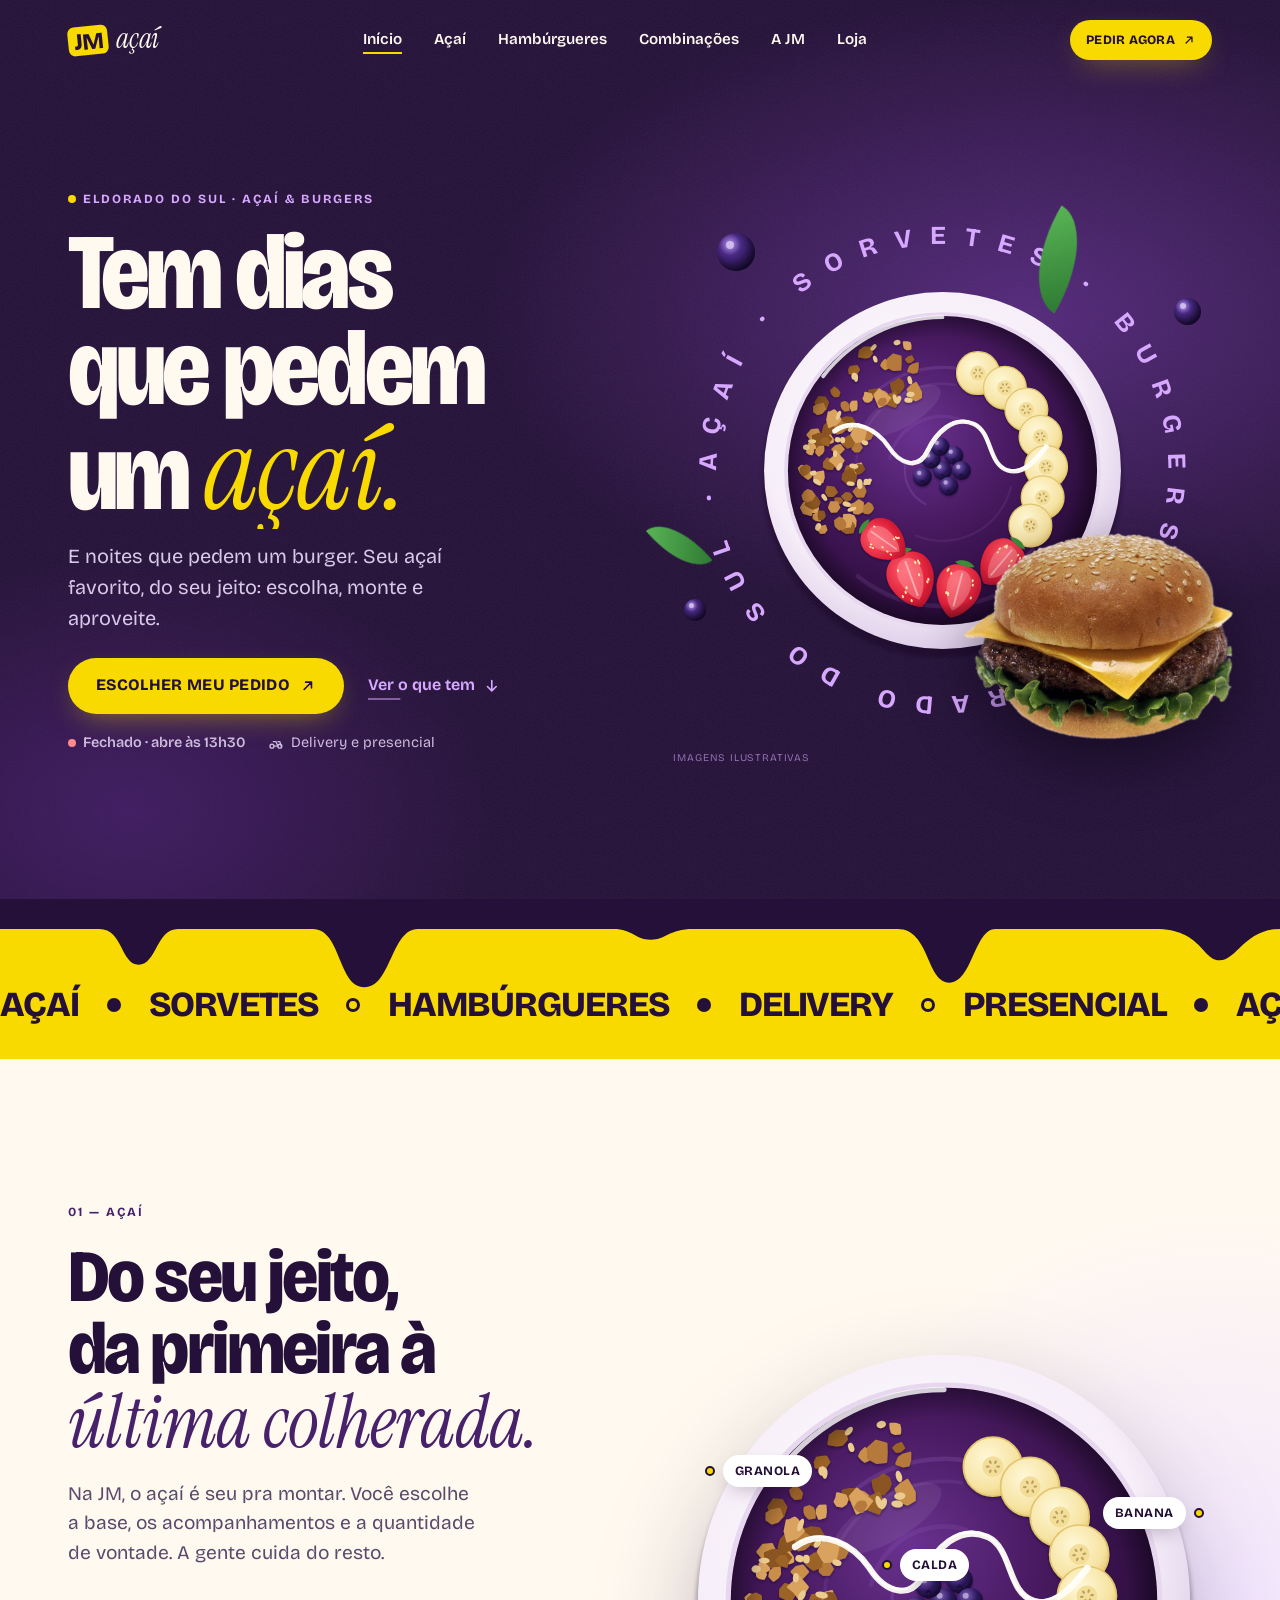
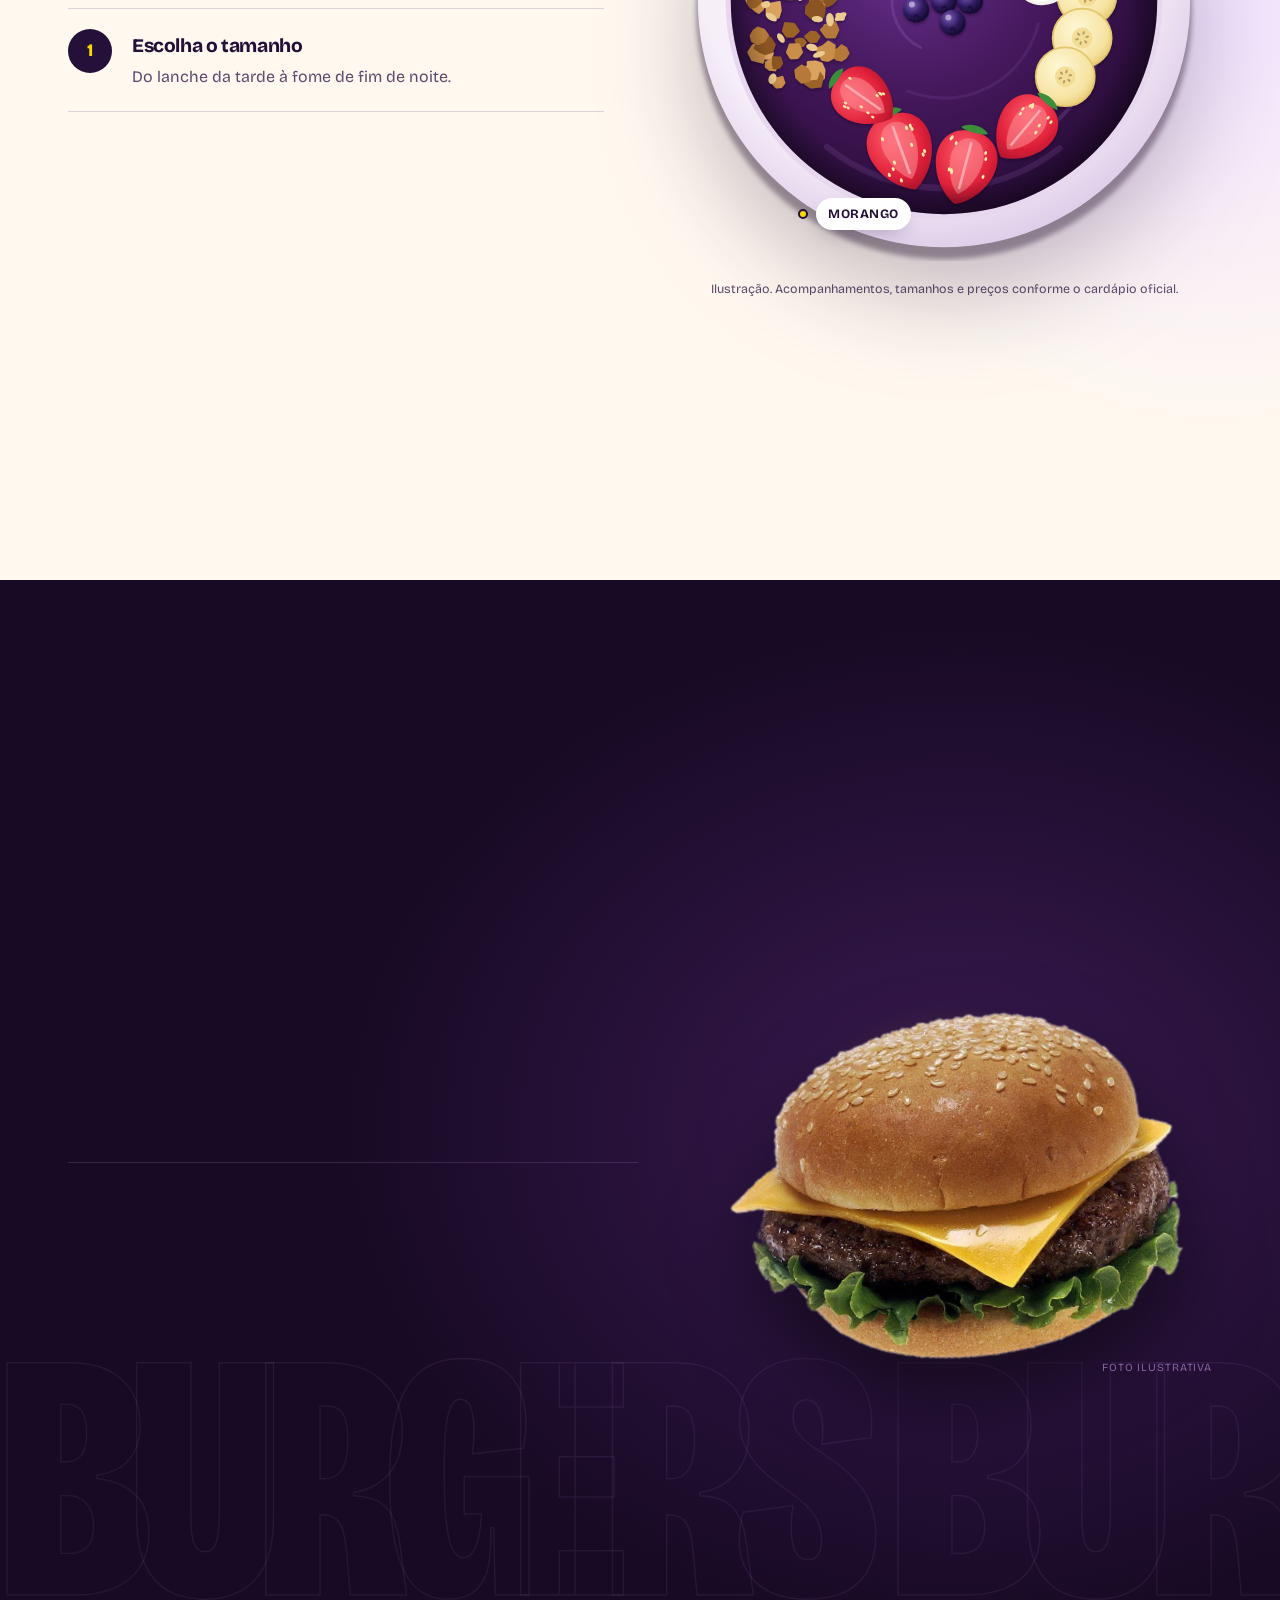
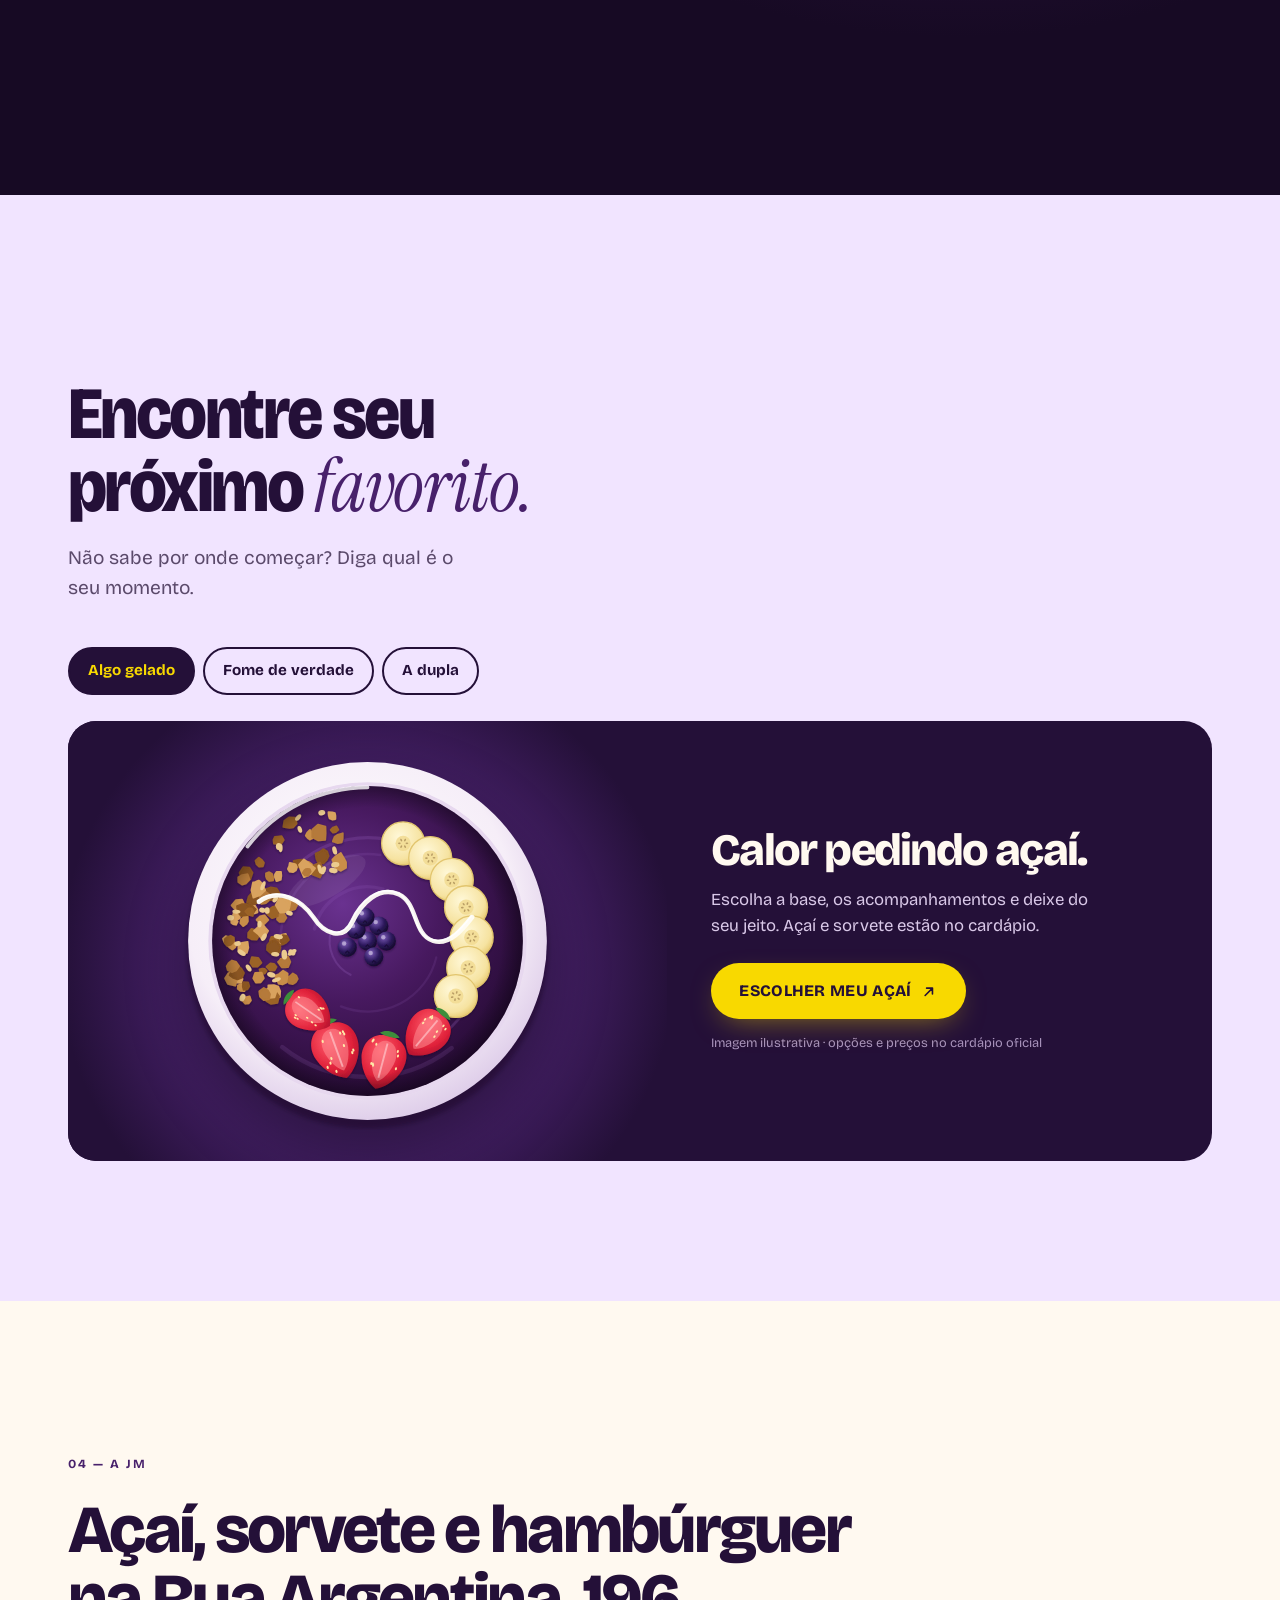
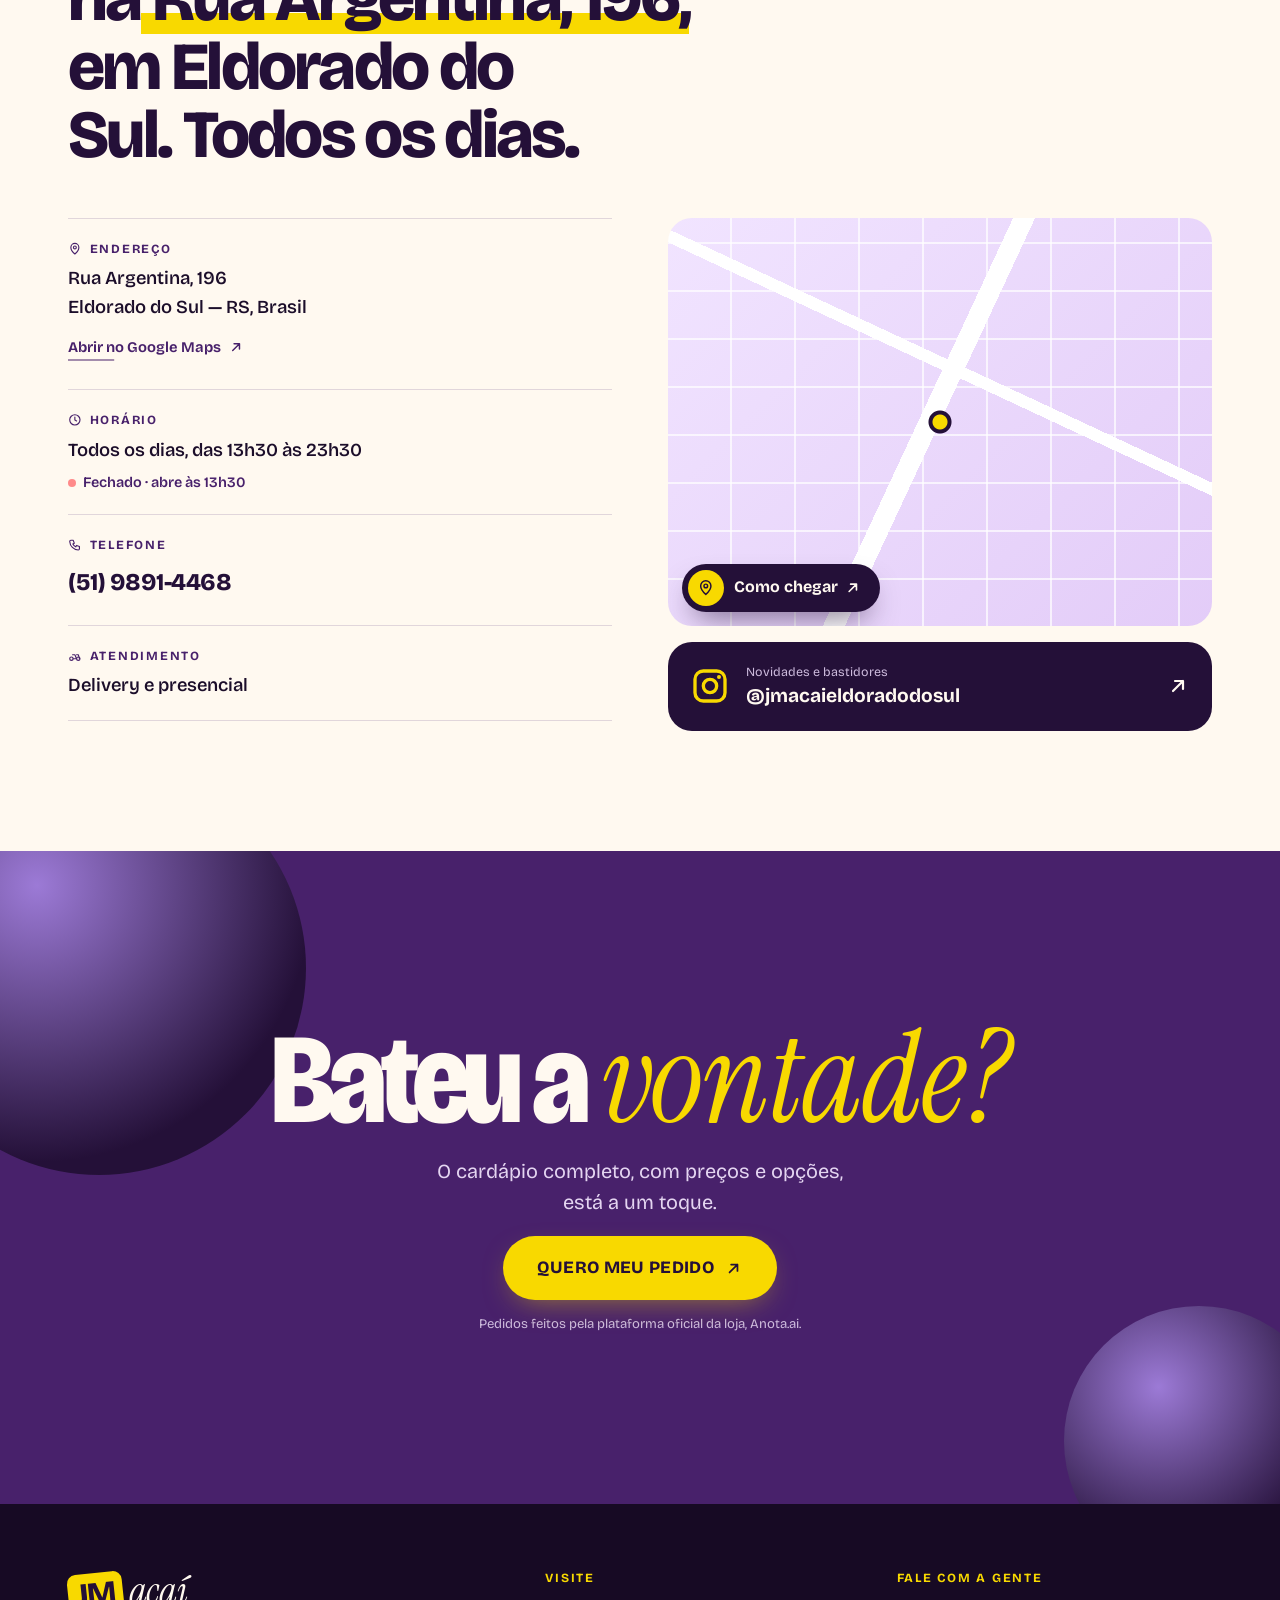
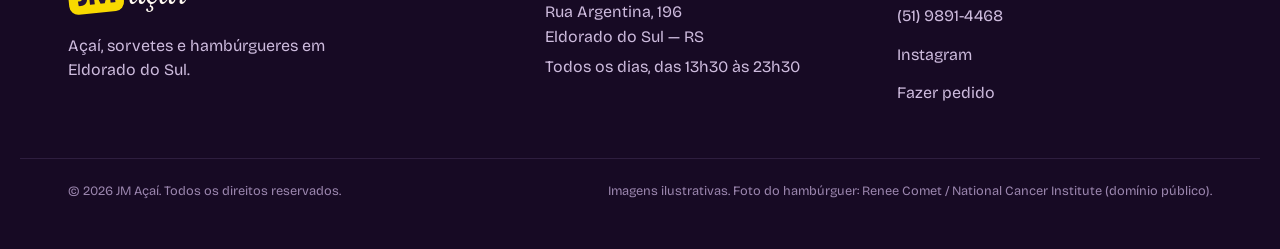
==== commit 38802014: "Loja online com o cardápio oficial e pedido pelo WhatsApp - loja.html: cardápio (açaí, hambúrgueres," ====
--- a/index.html
+++ b/index.html
@@ -81,6 +81,7 @@
         <li><a href="#burgers" class="nav__link">Hambúrgueres</a></li>
         <li><a href="#combinacoes" class="nav__link">Combinações</a></li>
         <li><a href="#a-jm" class="nav__link">A JM</a></li>
+        <li><a href="loja.html" class="nav__link nav__link--loja">Loja</a></li>
         <li class="nav__mobile-extra">
           <a class="btn btn--yellow btn--block" data-link="pedido" href="https://pedido.anota.ai/loja/jm-acai" target="_blank" rel="noopener">
             Fazer pedido <svg class="ico" aria-hidden="true"><use href="#i-arrow"/></svg>
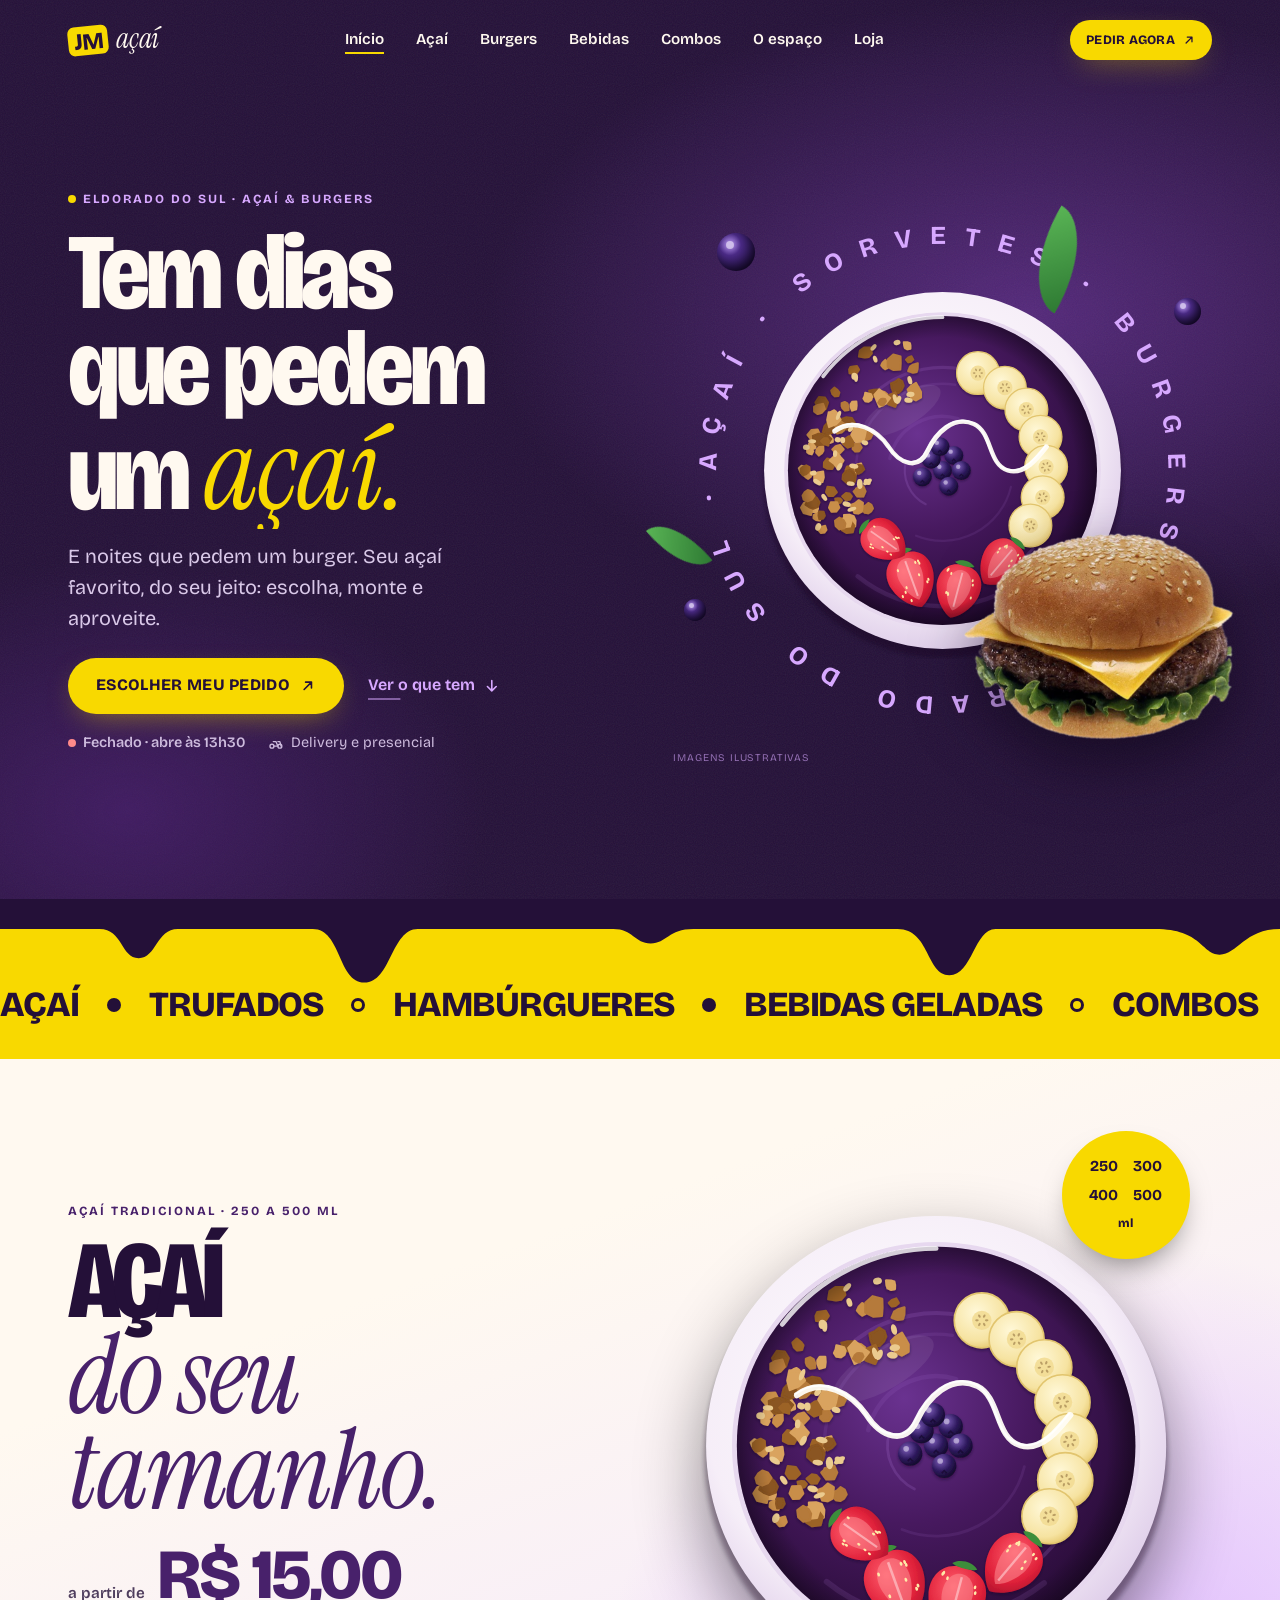
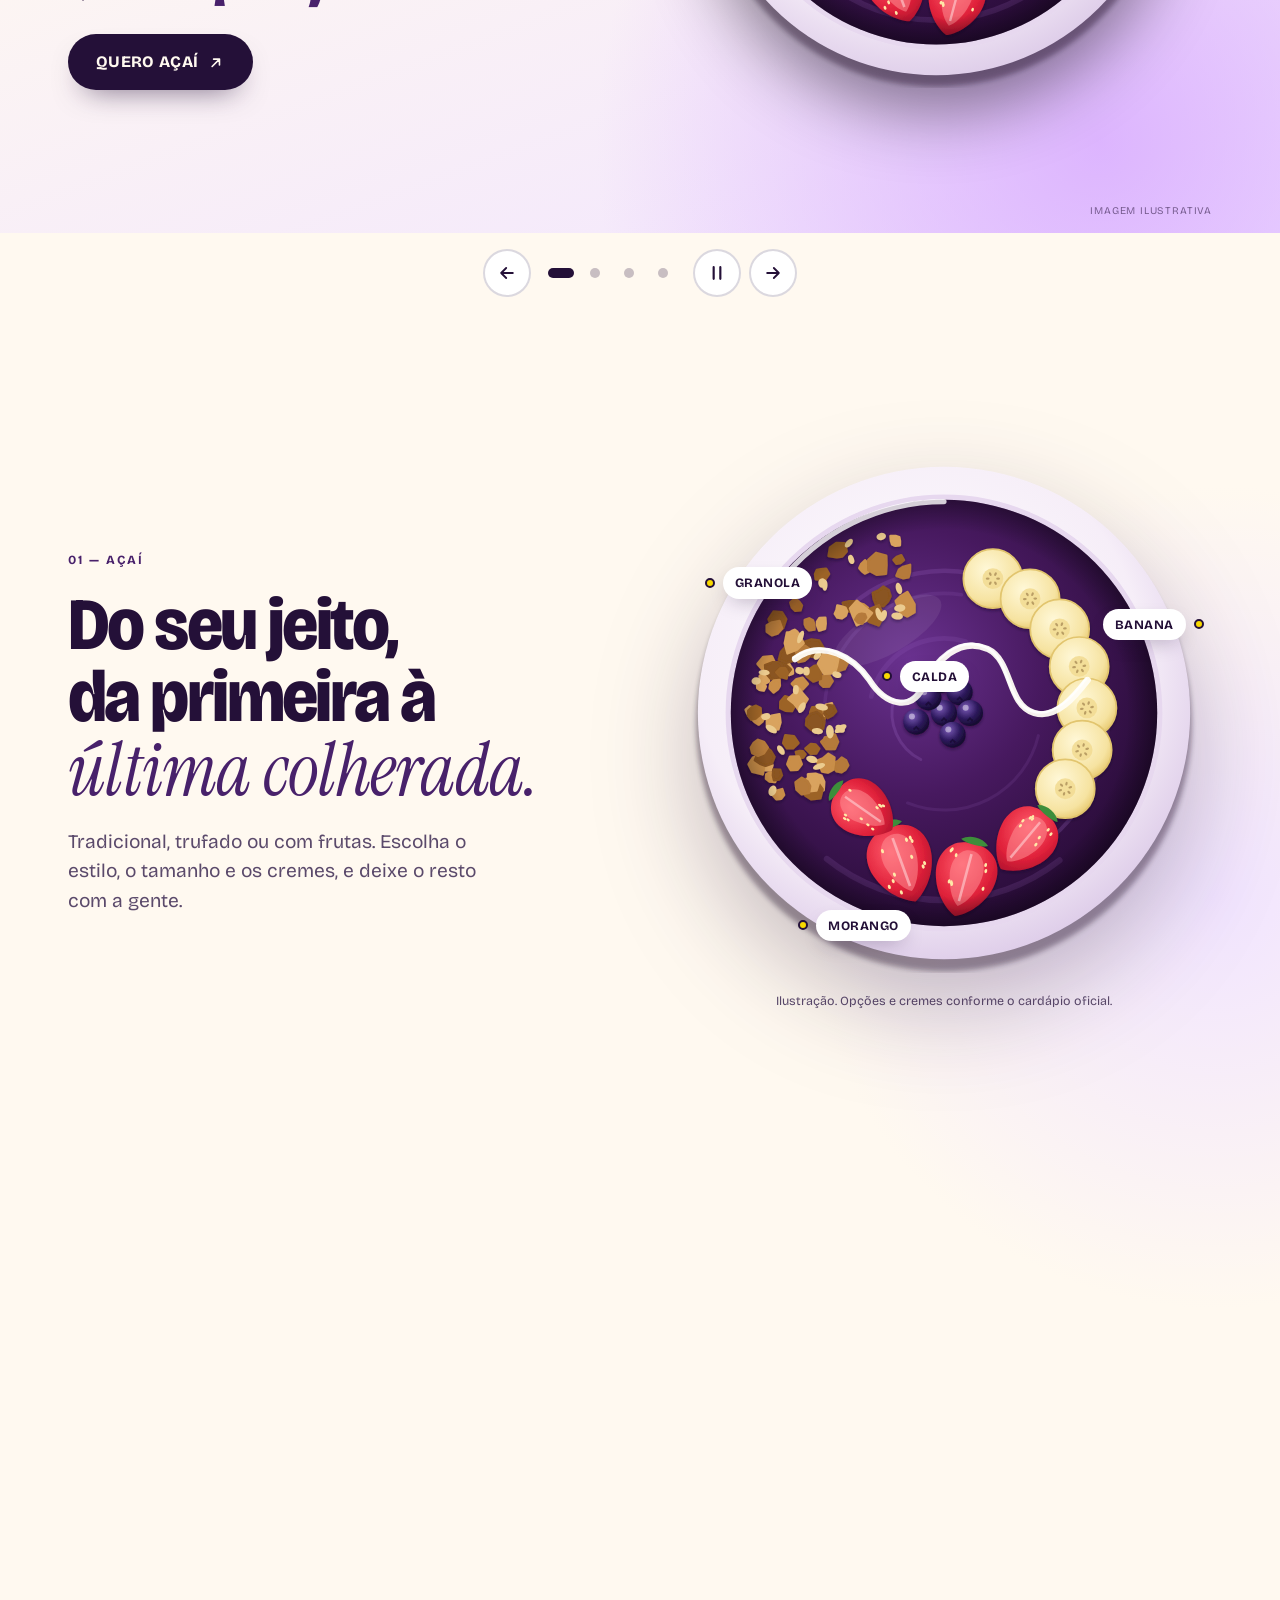
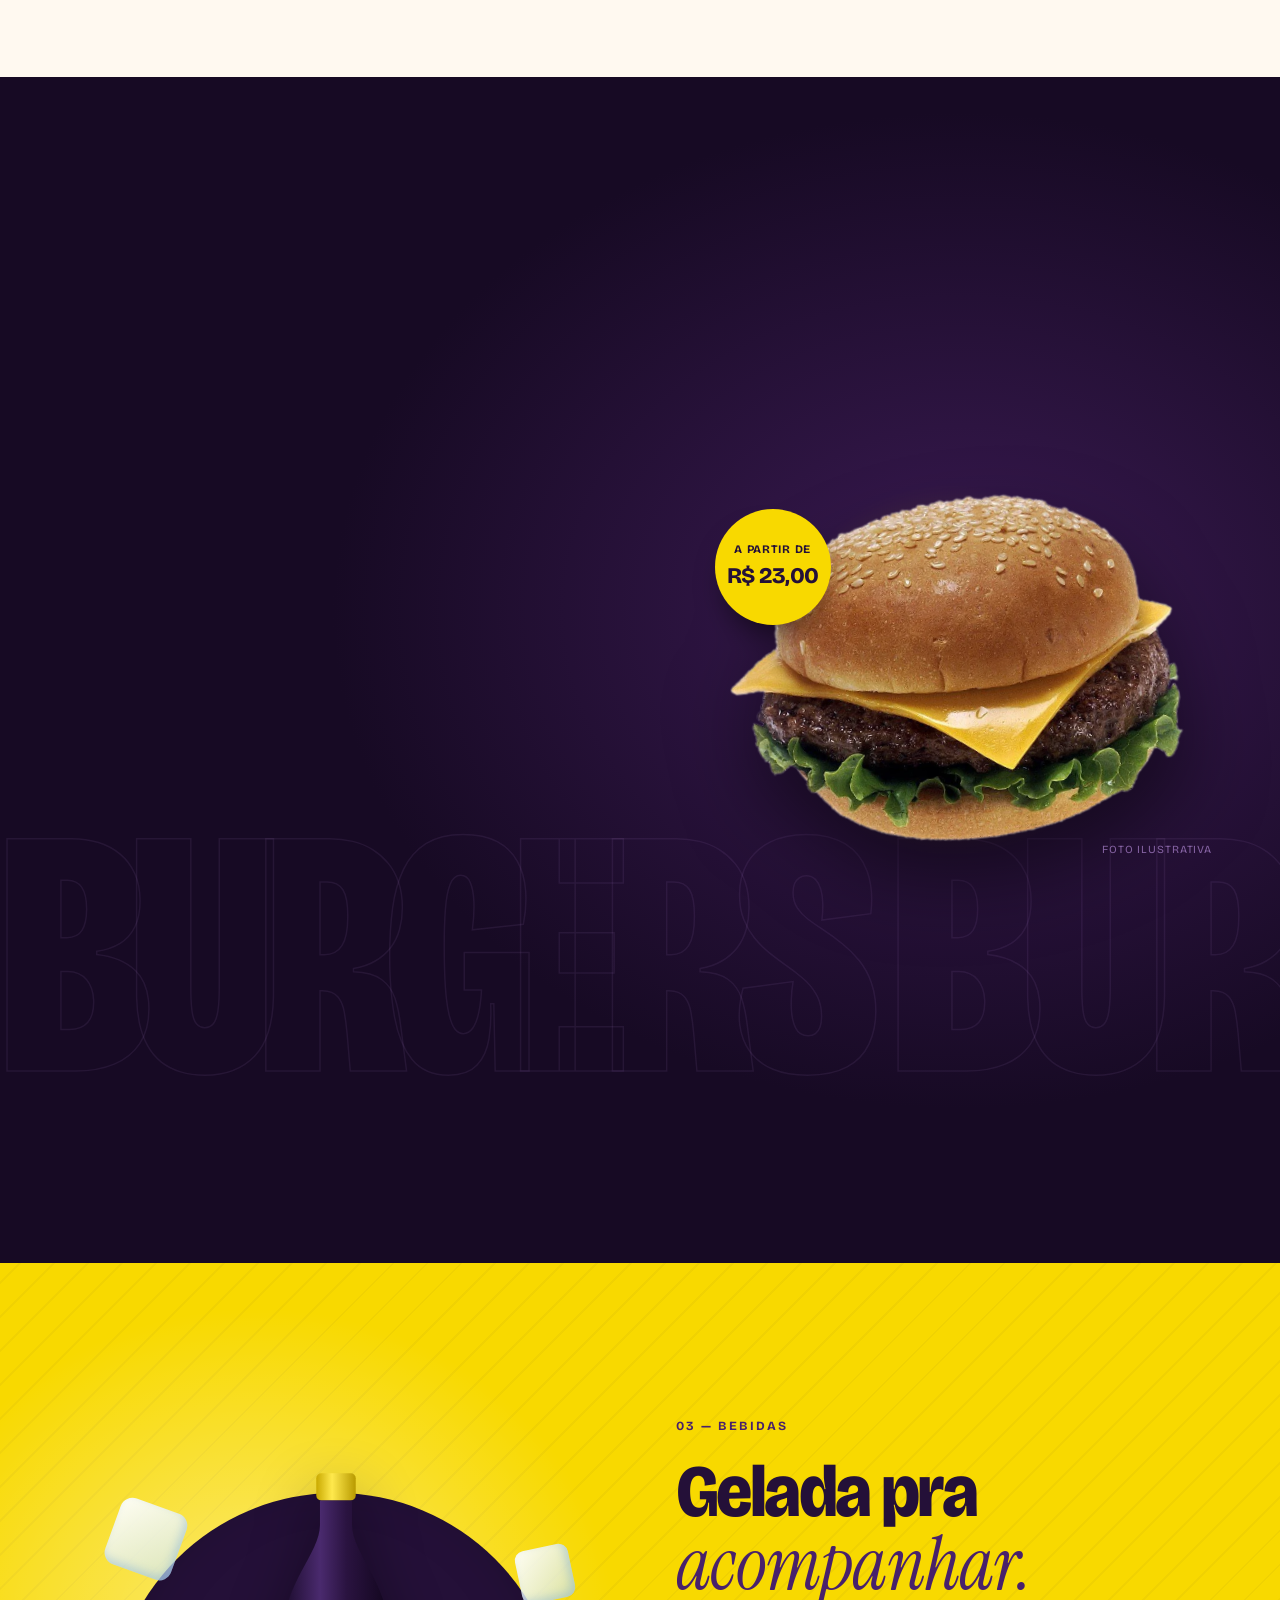
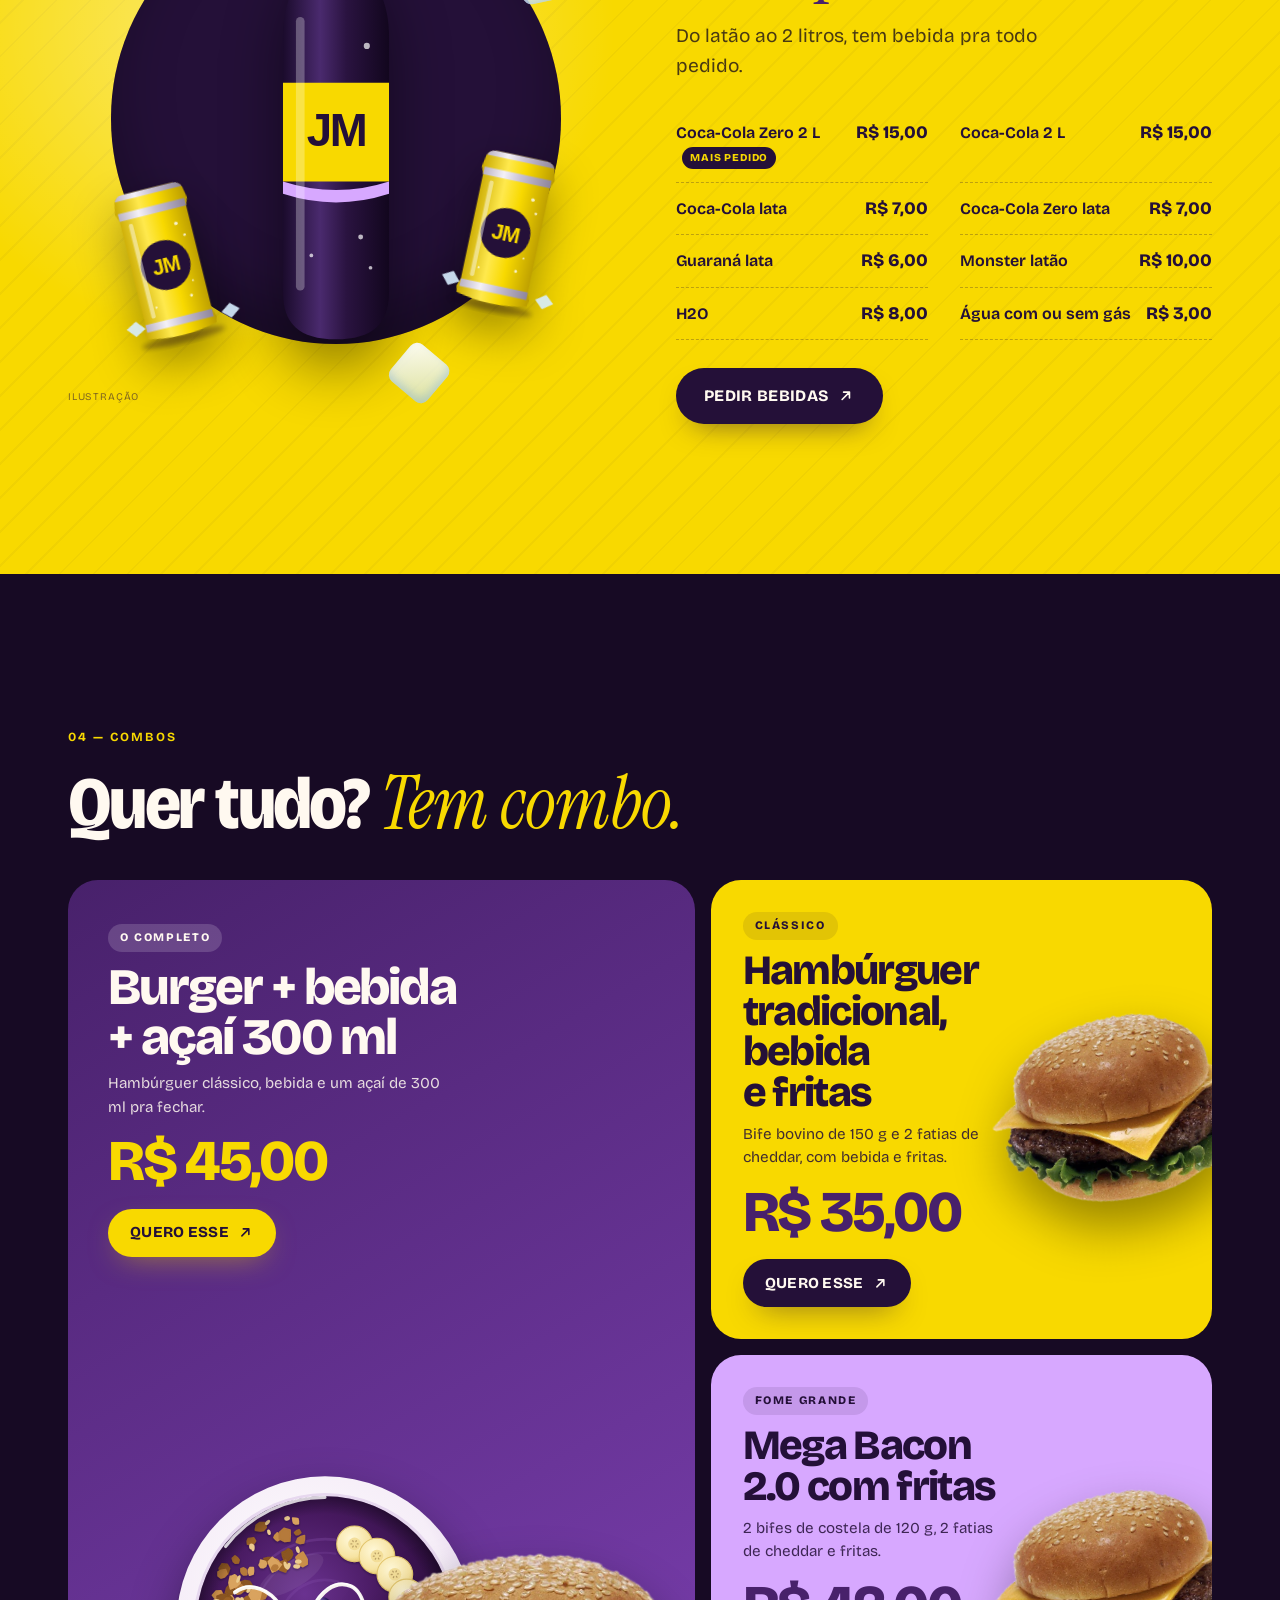
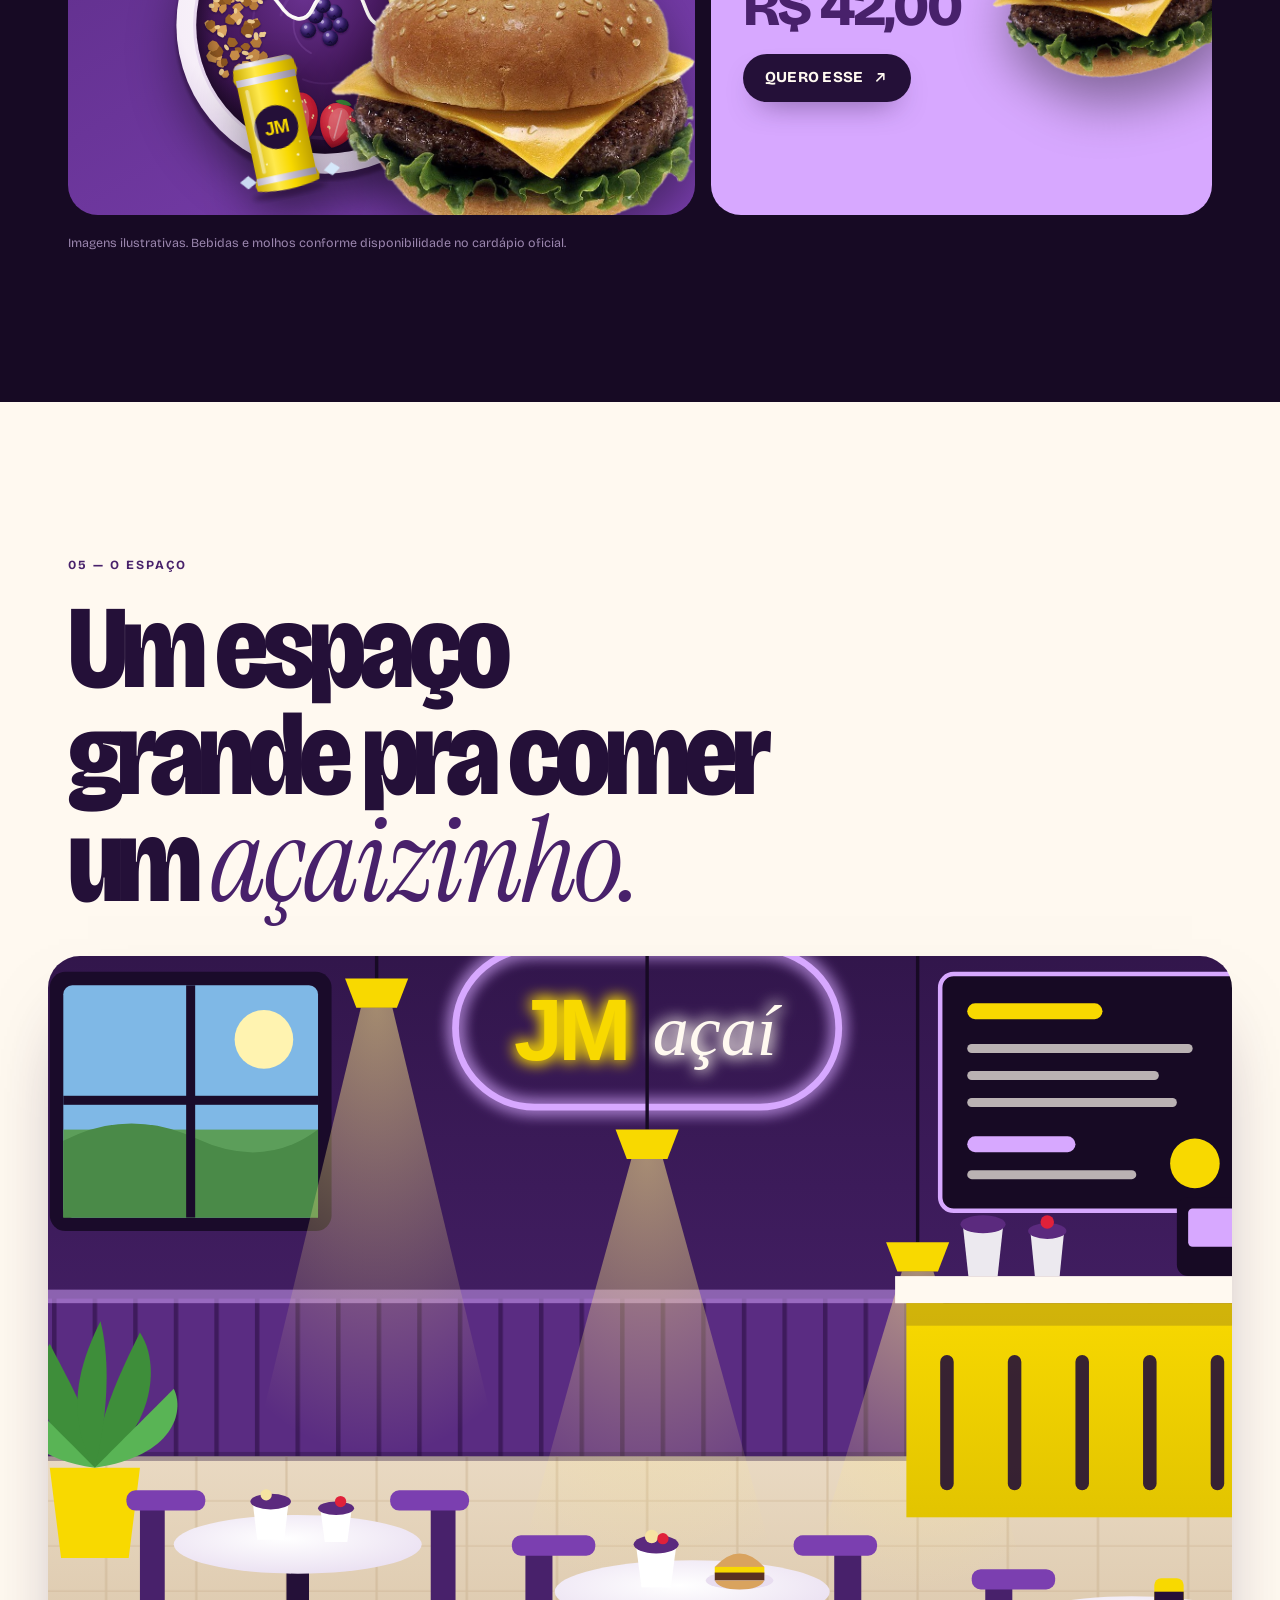
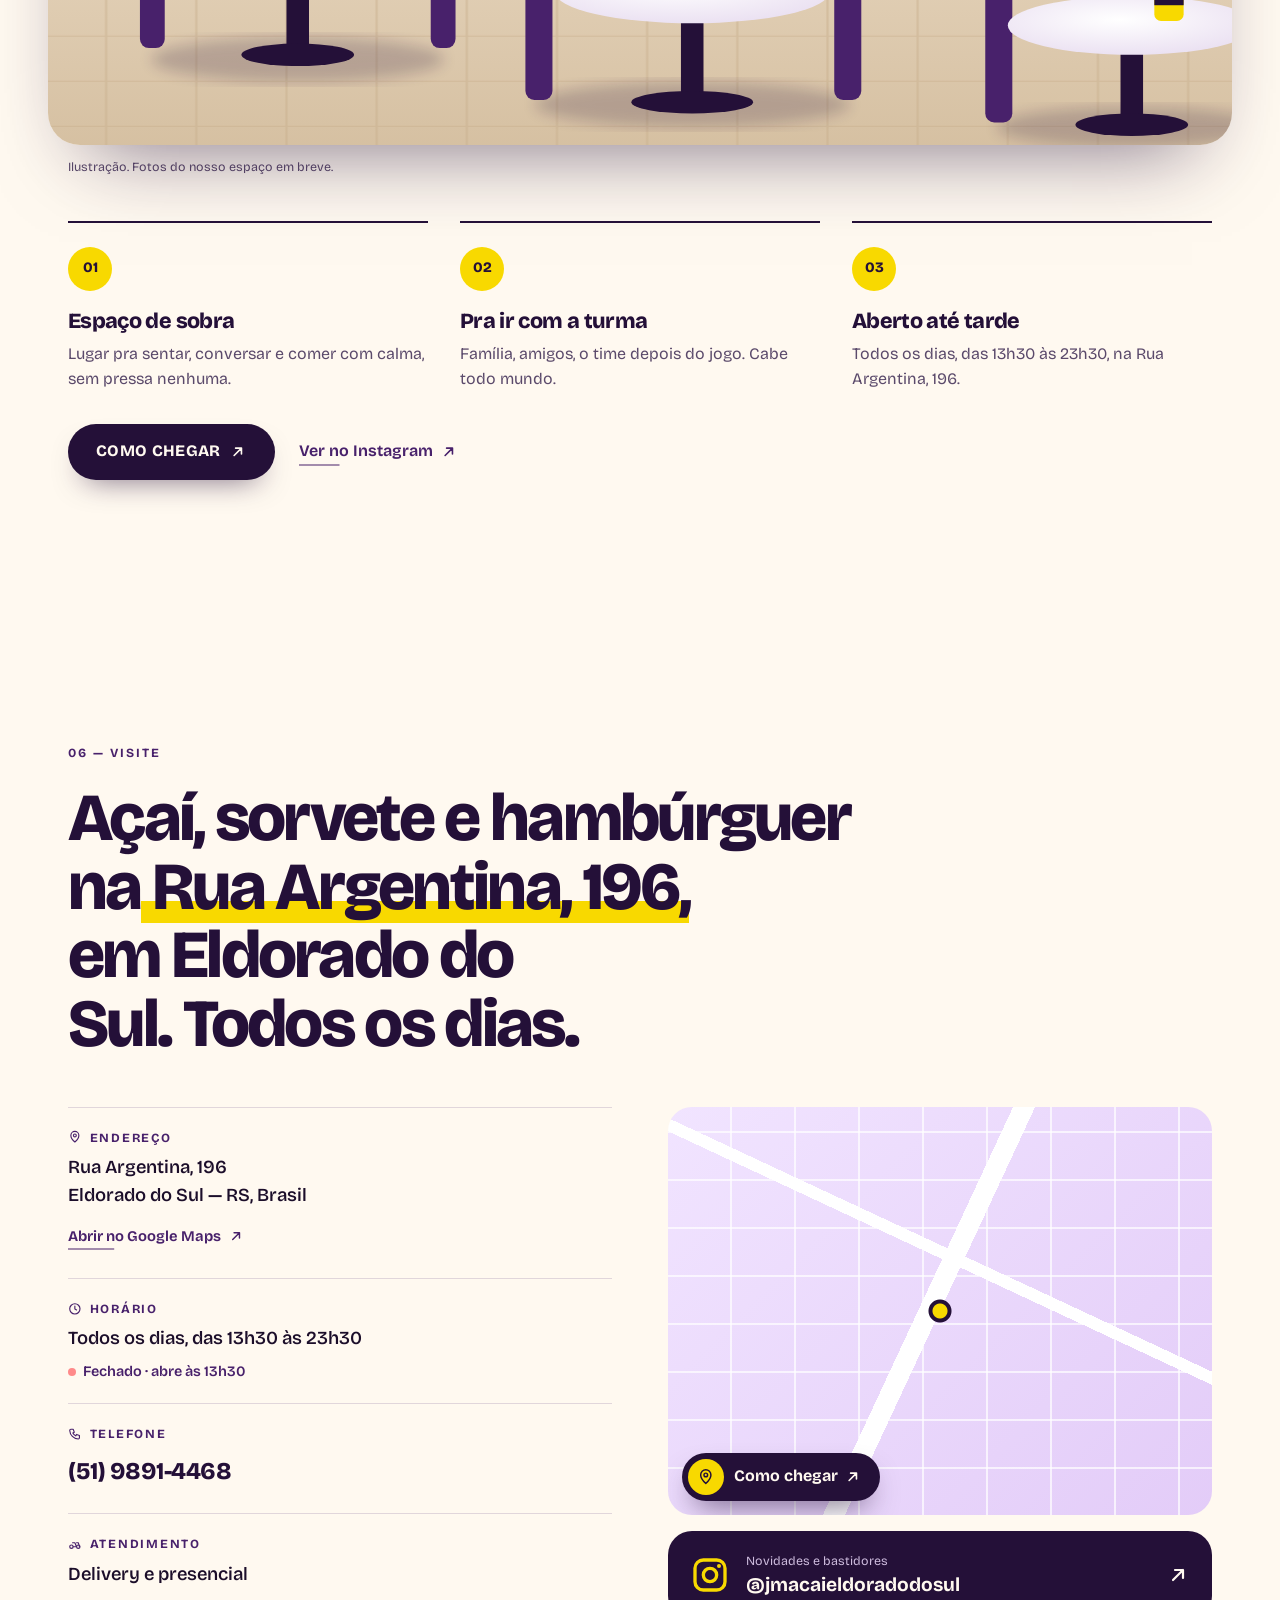
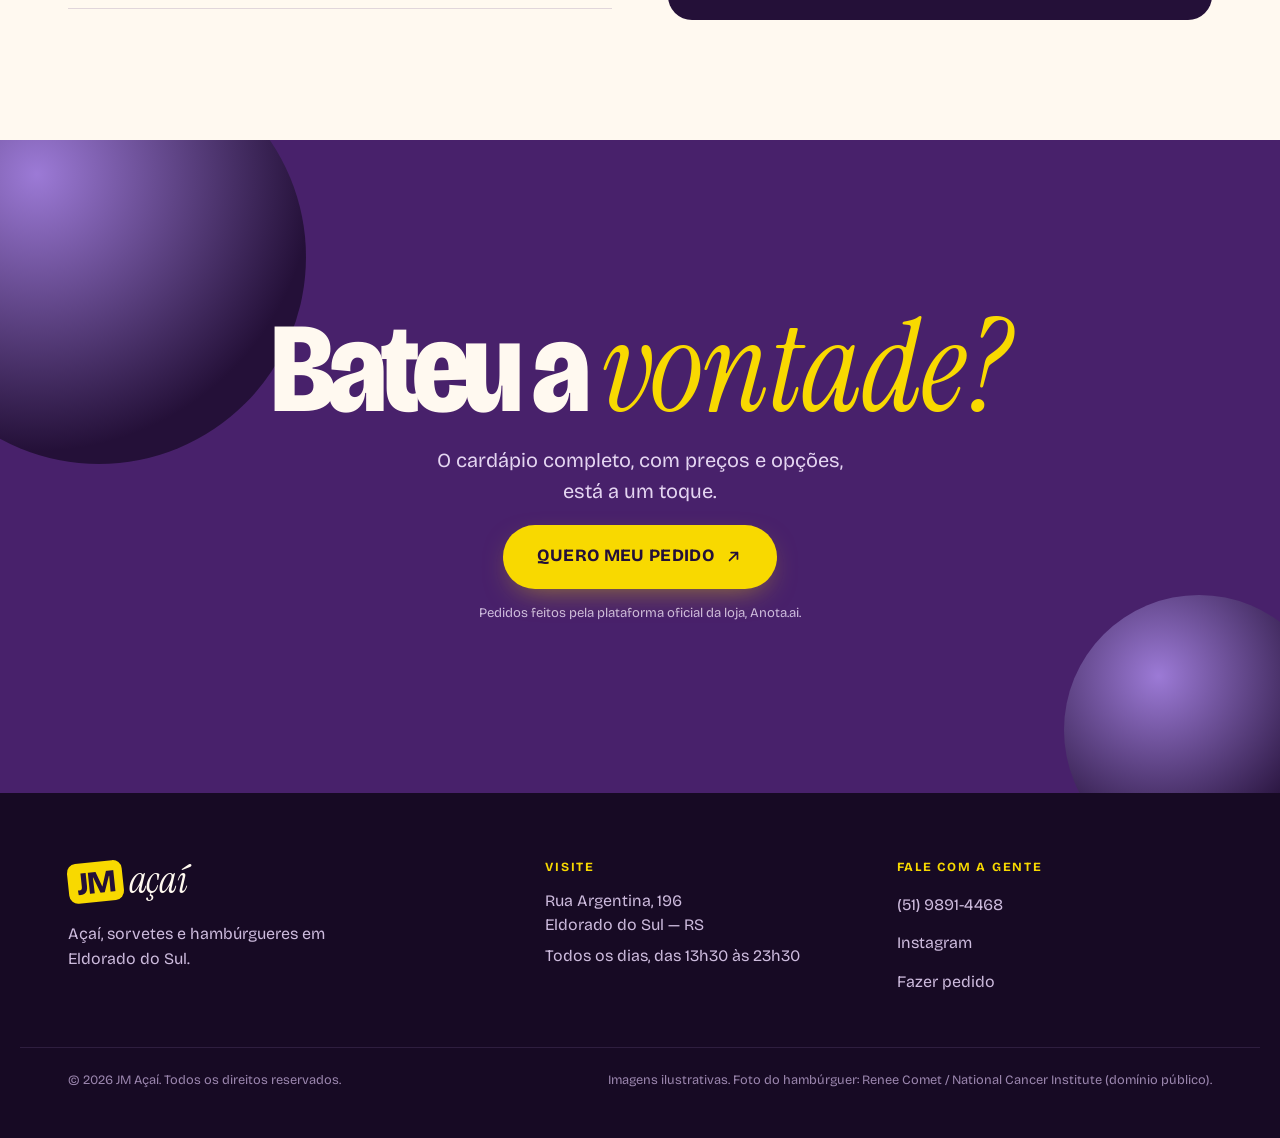
==== commit 17585769: "Home maior: campanhas, cardápio com preços, bebidas, combos e o espaço - Carrossel de anúncios (açaí" ====
--- a/index.html
+++ b/index.html
@@ -49,6 +49,7 @@
 
 <script>document.documentElement.classList.add('js')</script>
 <script src="js/config.js" defer></script>
+<script src="js/catalogo.js" defer></script>
 <script src="js/main.js" defer></script>
 </head>
 <body>
@@ -61,6 +62,10 @@
   <symbol id="i-clock" viewBox="0 0 24 24"><circle cx="12" cy="12" r="9" fill="none" stroke="currentColor" stroke-width="2"/><path d="M12 7v5l3 2" fill="none" stroke="currentColor" stroke-width="2" stroke-linecap="round"/></symbol>
   <symbol id="i-phone" viewBox="0 0 24 24"><path d="M5 4h4l2 5-2.5 1.5a11 11 0 0 0 5 5L15 13l5 2v4a2 2 0 0 1-2 2A16 16 0 0 1 3 6a2 2 0 0 1 2-2Z" fill="none" stroke="currentColor" stroke-width="2" stroke-linejoin="round"/></symbol>
   <symbol id="i-bag" viewBox="0 0 24 24"><path d="M5 8h14l-1 12H6L5 8Z" fill="none" stroke="currentColor" stroke-width="2" stroke-linejoin="round"/><path d="M9 8V6a3 3 0 0 1 6 0v2" fill="none" stroke="currentColor" stroke-width="2"/></symbol>
+  <symbol id="i-arrow-left" viewBox="0 0 24 24"><path d="M19 12H5m6-6-6 6 6 6" fill="none" stroke="currentColor" stroke-width="2.2" stroke-linecap="round" stroke-linejoin="round"/></symbol>
+  <symbol id="i-arrow-right" viewBox="0 0 24 24"><path d="M5 12h14m-6-6 6 6-6 6" fill="none" stroke="currentColor" stroke-width="2.2" stroke-linecap="round" stroke-linejoin="round"/></symbol>
+  <symbol id="i-pause" viewBox="0 0 24 24"><path d="M8 5v14M16 5v14" fill="none" stroke="currentColor" stroke-width="2.6" stroke-linecap="round"/></symbol>
+  <symbol id="i-play" viewBox="0 0 24 24"><path d="M7 5l12 7-12 7Z" fill="currentColor"/></symbol>
   <symbol id="i-moto" viewBox="0 0 24 24"><circle cx="6" cy="17" r="3" fill="none" stroke="currentColor" stroke-width="2"/><circle cx="18" cy="17" r="3" fill="none" stroke="currentColor" stroke-width="2"/><path d="M9 17h6l-3-7H8m7 0h3l2 7" fill="none" stroke="currentColor" stroke-width="2" stroke-linecap="round" stroke-linejoin="round"/></symbol>
 </svg>
 
@@ -78,9 +83,10 @@
       <ul class="nav__list" id="menu" data-menu>
         <li><a href="#inicio" class="nav__link">Início</a></li>
         <li><a href="#acai" class="nav__link">Açaí</a></li>
-        <li><a href="#burgers" class="nav__link">Hambúrgueres</a></li>
-        <li><a href="#combinacoes" class="nav__link">Combinações</a></li>
-        <li><a href="#a-jm" class="nav__link">A JM</a></li>
+        <li><a href="#burgers" class="nav__link">Burgers</a></li>
+        <li><a href="#bebidas" class="nav__link">Bebidas</a></li>
+        <li><a href="#combos" class="nav__link">Combos</a></li>
+        <li><a href="#espaco" class="nav__link">O espaço</a></li>
         <li><a href="loja.html" class="nav__link nav__link--loja">Loja</a></li>
         <li class="nav__mobile-extra">
           <a class="btn btn--yellow btn--block" data-link="pedido" href="https://pedido.anota.ai/loja/jm-acai" target="_blank" rel="noopener">
@@ -173,10 +179,97 @@
 <!-- ============ FAIXA ============ -->
 <div class="marquee" aria-hidden="true">
   <div class="marquee__track">
-    <span>Açaí</span><i></i><span>Sorvetes</span><i></i><span>Hambúrgueres</span><i></i><span>Delivery</span><i></i><span>Presencial</span><i></i>
-    <span>Açaí</span><i></i><span>Sorvetes</span><i></i><span>Hambúrgueres</span><i></i><span>Delivery</span><i></i><span>Presencial</span><i></i>
+    <span>Açaí</span><i></i><span>Trufados</span><i></i><span>Hambúrgueres</span><i></i><span>Bebidas geladas</span><i></i><span>Combos</span><i></i><span>Delivery</span><i></i>
+    <span>Açaí</span><i></i><span>Trufados</span><i></i><span>Hambúrgueres</span><i></i><span>Bebidas geladas</span><i></i><span>Combos</span><i></i><span>Delivery</span><i></i>
   </div>
 </div>
+
+<!-- ============ CAMPANHAS ============ -->
+<section class="promo" id="campanhas" aria-roledescription="carrossel" aria-label="Destaques da JM Açaí" data-promo>
+  <div class="promo__track" data-promo-track tabindex="0">
+
+    <article class="ad ad--acai" aria-roledescription="slide" aria-label="1 de 4: Açaí">
+      <div class="ad__copy">
+        <p class="ad__kicker">Açaí tradicional · 250 a 500 ml</p>
+        <h2 class="ad__title">Açaí<br><em>do seu tamanho.</em></h2>
+        <p class="ad__price"><small>a partir de</small> <strong data-price-from="acai-copo">R$ 15,00</strong></p>
+        <a class="btn btn--purple btn--lg" data-link="pedido" href="https://pedido.anota.ai/loja/jm-acai" target="_blank" rel="noopener">
+          Quero açaí <svg class="ico" aria-hidden="true"><use href="#i-arrow"/></svg><span class="sr">(abre o cardápio oficial em nova aba)</span>
+        </a>
+      </div>
+      <div class="ad__art" aria-hidden="true">
+        <img class="ad__img ad__img--bowl" src="assets/img/acai-bowl.svg" alt="" width="600" height="600" loading="lazy">
+        <span class="ad__sticker ad__sticker--sizes"><b>250</b><b>300</b><b>400</b><b>500</b><small>ml</small></span>
+      </div>
+      <span class="ad__note">Imagem ilustrativa</span>
+    </article>
+
+    <article class="ad ad--burger" aria-roledescription="slide" aria-label="2 de 4: Hambúrguer Mega Bacon">
+      <div class="ad__copy">
+        <p class="ad__kicker">Pão de brioche · costela 120 g · cheddar</p>
+        <h2 class="ad__title">Mega<br><em>Bacon.</em></h2>
+        <p class="ad__price"><strong data-price="burger-mega-bacon">R$ 28,00</strong></p>
+        <a class="btn btn--yellow btn--lg" data-link="pedido" href="https://pedido.anota.ai/loja/jm-acai" target="_blank" rel="noopener">
+          Pedir o Mega Bacon <svg class="ico" aria-hidden="true"><use href="#i-arrow"/></svg><span class="sr">(abre o cardápio oficial em nova aba)</span>
+        </a>
+      </div>
+      <div class="ad__art" aria-hidden="true">
+        <img class="ad__img ad__img--burger" src="assets/img/burger.webp" alt="" width="766" height="587" loading="lazy">
+        <span class="ad__sticker ad__sticker--round">Costela<br><b>120 g</b></span>
+      </div>
+      <span class="ad__note">Foto ilustrativa</span>
+    </article>
+
+    <article class="ad ad--combo" aria-roledescription="slide" aria-label="3 de 4: Combo burger, bebida e açaí">
+      <div class="ad__copy">
+        <p class="ad__kicker">Combo completo</p>
+        <h2 class="ad__title">Burger<br>+ bebida<br>+ <em>açaí.</em></h2>
+        <p class="ad__price"><strong data-price="combo-burger-acai">R$ 45,00</strong> <small>com açaí de 300 ml</small></p>
+        <a class="btn btn--purple btn--lg" data-link="pedido" href="https://pedido.anota.ai/loja/jm-acai" target="_blank" rel="noopener">
+          Quero o combo <svg class="ico" aria-hidden="true"><use href="#i-arrow"/></svg><span class="sr">(abre o cardápio oficial em nova aba)</span>
+        </a>
+      </div>
+      <div class="ad__art ad__art--trio" aria-hidden="true">
+        <img class="ad__img ad__img--t1" src="assets/img/acai-bowl.svg" alt="" width="600" height="600" loading="lazy">
+        <img class="ad__img ad__img--t2" src="assets/img/burger.webp" alt="" width="766" height="587" loading="lazy">
+        <img class="ad__img ad__img--t3" src="assets/img/bebida.svg" alt="" width="600" height="600" loading="lazy">
+      </div>
+      <span class="ad__note">Imagens ilustrativas</span>
+    </article>
+
+    <article class="ad ad--drink" aria-roledescription="slide" aria-label="4 de 4: Bebidas geladas">
+      <div class="ad__copy">
+        <p class="ad__kicker">Bebidas geladas</p>
+        <h2 class="ad__title">Gelada?<br><em>Tem.</em></h2>
+        <p class="ad__price ad__price--list">
+          <span>Lata <strong data-price="coca-lata">R$ 7,00</strong></span>
+          <span>2 litros <strong data-price="coca-2l">R$ 15,00</strong></span>
+        </p>
+        <a class="btn btn--purple btn--lg" href="#bebidas">
+          Ver bebidas <svg class="ico" aria-hidden="true"><use href="#i-down"/></svg>
+        </a>
+      </div>
+      <div class="ad__art ad__art--drinks" aria-hidden="true">
+        <img class="ad__img ad__img--bottle" src="assets/img/garrafa.svg" alt="" width="300" height="800" loading="lazy">
+        <img class="ad__img ad__img--can" src="assets/img/bebida.svg" alt="" width="600" height="600" loading="lazy">
+        <span class="bubble" style="--x:18%;--s:14px;--d:0s"></span>
+        <span class="bubble" style="--x:62%;--s:10px;--d:1.2s"></span>
+        <span class="bubble" style="--x:80%;--s:18px;--d:2.4s"></span>
+        <span class="bubble" style="--x:40%;--s:8px;--d:3.1s"></span>
+      </div>
+      <span class="ad__note">Imagens ilustrativas</span>
+    </article>
+  </div>
+
+  <div class="promo__controls wrap">
+    <button class="promo__btn" type="button" data-promo-prev aria-label="Anúncio anterior"><svg class="ico"><use href="#i-arrow-left"/></svg></button>
+    <div class="promo__dots" data-promo-dots></div>
+    <button class="promo__btn promo__btn--pause" type="button" data-promo-pause aria-label="Pausar anúncios" aria-pressed="false">
+      <svg class="ico ico-pause"><use href="#i-pause"/></svg><svg class="ico ico-play"><use href="#i-play"/></svg>
+    </button>
+    <button class="promo__btn" type="button" data-promo-next aria-label="Próximo anúncio"><svg class="ico"><use href="#i-arrow-right"/></svg></button>
+  </div>
+</section>
 
 <!-- ============ AÇAÍ ============ -->
 <section class="acai" id="acai" aria-labelledby="acai-title">
@@ -187,44 +280,61 @@
         Do seu jeito, da primeira à <em>última colherada.</em>
       </h2>
       <p class="lead" data-reveal>
-        Na JM, o açaí é seu pra montar. Você escolhe a base, os acompanhamentos e a quantidade de vontade. A gente cuida do resto.
+        Tradicional, trufado ou com frutas. Escolha o estilo, o tamanho e os cremes, e deixe o resto com a gente.
       </p>
     </div>
 
     <figure class="acai__figure" data-reveal>
       <div class="acai__plate">
-        <img src="assets/img/acai-bowl.svg" alt="Ilustração de tigela de açaí com granola, banana, morango e calda" width="600" height="600" loading="lazy" data-spin>
+        <img src="assets/img/acai-bowl.svg" alt="Ilustração de tigela de açaí com granola, banana, morango e calda" width="600" height="600" loading="lazy">
         <span class="pin p1"><b>Granola</b></span>
         <span class="pin p2"><b>Banana</b></span>
         <span class="pin p3"><b>Morango</b></span>
         <span class="pin p4"><b>Calda</b></span>
       </div>
-      <figcaption>Ilustração. Acompanhamentos, tamanhos e preços conforme o cardápio oficial.</figcaption>
+      <figcaption>Ilustração. Opções e cremes conforme o cardápio oficial.</figcaption>
     </figure>
 
-    <ol class="steps">
-      <li class="step" data-reveal>
-        <span class="step__n">1</span>
-        <h3>Escolha o tamanho</h3>
-        <p>Do lanche da tarde à fome de fim de noite.</p>
-      </li>
-      <li class="step" data-reveal style="--d:.1s">
-        <span class="step__n">2</span>
-        <h3>Monte com seus acompanhamentos</h3>
-        <p>Combine frutas, cremes e crocantes do jeito que você gosta.</p>
-      </li>
-      <li class="step" data-reveal style="--d:.2s">
-        <span class="step__n">3</span>
-        <h3>Finalize no cardápio oficial</h3>
-        <p>Revise e conclua o pedido direto na plataforma da loja, o Anota.ai.</p>
-      </li>
-    </ol>
+    <div class="sizes">
+      <article class="size-card" data-reveal>
+        <p class="size-card__tag">Clássico</p>
+        <h3>Açaí tradicional</h3>
+        <p>Açaí no copo, puro e cremoso.</p>
+        <ul class="size-list">
+          <li><span>250 ml</span><b data-price-opt="acai-copo|250 ml">R$ 15,00</b></li>
+          <li><span>300 ml</span><b data-price-opt="acai-copo|300 ml">R$ 19,00</b></li>
+          <li><span>400 ml</span><b data-price-opt="acai-copo|400 ml">R$ 22,00</b></li>
+          <li><span>500 ml</span><b data-price-opt="acai-copo|500 ml">R$ 25,00</b></li>
+        </ul>
+      </article>
+      <article class="size-card size-card--dark" data-reveal style="--d:.08s">
+        <p class="size-card__tag">Com creme</p>
+        <h3>Açaí trufado</h3>
+        <p>Com o creme que você escolher em volta do copo.</p>
+        <ul class="size-list">
+          <li><span>250 ml</span><b data-price-opt="acai-trufado|250 ml">R$ 15,00</b></li>
+          <li><span>300 ml</span><b data-price-opt="acai-trufado|300 ml">R$ 19,00</b></li>
+          <li><span>400 ml</span><b data-price-opt="acai-trufado|400 ml">R$ 22,00</b></li>
+          <li><span>500 ml</span><b data-price-opt="acai-trufado|500 ml">R$ 25,00</b></li>
+        </ul>
+      </article>
+      <article class="size-card size-card--fruit" data-reveal style="--d:.16s">
+        <p class="size-card__tag">Cremes grátis</p>
+        <h3>Trufado de frutas</h3>
+        <p>Quanto maior o copo, mais cremes grátis.</p>
+        <ul class="size-list">
+          <li><span>250 ml <small>2 cremes</small></span><b data-price-opt="trufado-frutas|250 ml · 2 cremes grátis">R$ 15,00</b></li>
+          <li><span>300 ml <small>3 cremes</small></span><b data-price-opt="trufado-frutas|300 ml · 3 cremes grátis">R$ 19,00</b></li>
+          <li><span>400 ml <small>4 cremes</small></span><b data-price-opt="trufado-frutas|400 ml · 4 cremes grátis">R$ 22,00</b></li>
+        </ul>
+      </article>
+    </div>
 
     <div class="acai__cta" data-reveal>
       <a class="btn btn--purple btn--lg" data-link="pedido" href="https://pedido.anota.ai/loja/jm-acai" target="_blank" rel="noopener">
         Escolher meu açaí <svg class="ico" aria-hidden="true"><use href="#i-arrow"/></svg><span class="sr">(abre o cardápio oficial em nova aba)</span>
       </a>
-      <span class="hint">Abre o cardápio oficial em nova aba</span>
+      <span class="hint">Preços do cardápio oficial</span>
     </div>
   </div>
 </section>
@@ -240,14 +350,15 @@
         Fome de verdade também tem <em>endereço.</em>
       </h2>
       <p class="lead lead--light" data-reveal>
-        A JM não é só açaí. Os hambúrgueres têm lugar de destaque no cardápio, pra quando a vontade é de algo salgado, quente e caprichado.
+        Do tradicional ao Mega Bacon 2.0. Pão, carne e queijo, do jeito que a fome pede.
       </p>
 
-      <ul class="anatomy">
-        <li data-reveal><span>01</span><strong>Pão</strong><em>a base de tudo</em></li>
-        <li data-reveal style="--d:.08s"><span>02</span><strong>Carne</strong><em>o centro da história</em></li>
-        <li data-reveal style="--d:.16s"><span>03</span><strong>Queijo</strong><em>derretendo no ponto</em></li>
-        <li data-reveal style="--d:.24s"><span>04</span><strong>Montagem</strong><em>camada por camada</em></li>
+      <ul class="board">
+        <li data-reveal><div class="board__row"><span class="board__name">Hambúrguer tradicional</span><i></i><b data-price="burger-tradicional">R$ 23,00</b></div><small>Pão tradicional, bife bovino de 120 g e queijo.</small></li>
+        <li data-reveal><div class="board__row"><span class="board__name">Chicken Crispy</span><i></i><b data-price="burger-chicken-crispy">R$ 23,00</b></div><small>Frango crocante, alface, tomate e cebola roxa.</small></li>
+        <li data-reveal><div class="board__row"><span class="board__name">Mega Bacon</span><i></i><b data-price="burger-mega-bacon">R$ 28,00</b></div><small>Brioche, costela de 120 g e 2 fatias de cheddar.</small></li>
+        <li data-reveal><div class="board__row"><span class="board__name">Costela Crispy</span><i></i><b data-price="burger-costela-crispy">R$ 31,99</b></div><small>Brioche, costela artesanal e muçarela empanada.</small></li>
+        <li data-reveal><div class="board__row"><span class="board__name">Mega Bacon 2.0 com fritas</span><i></i><b data-price="burger-mega-bacon-2">R$ 42,00</b></div><small>2 bifes de costela, 2 fatias de cheddar e fritas.</small></li>
       </ul>
 
       <div class="burgers__cta" data-reveal>
@@ -260,23 +371,132 @@
     <figure class="burgers__figure">
       <div class="burgers__halo" aria-hidden="true"></div>
       <img src="assets/img/burger.webp" alt="Hambúrguer com pão de gergelim, queijo, carne e alface" width="766" height="587" loading="lazy" data-burger>
+      <span class="burgers__badge" aria-hidden="true"><small>a partir de</small><b data-price="burger-tradicional">R$ 23,00</b></span>
       <figcaption>Foto ilustrativa</figcaption>
     </figure>
   </div>
 </section>
 
-<!-- ============ COMBINAÇÕES ============ -->
-<section class="combos" id="combinacoes" aria-labelledby="combos-title">
+<!-- ============ BEBIDAS ============ -->
+<section class="drinks" id="bebidas" aria-labelledby="drinks-title">
+  <div class="drinks__waves" aria-hidden="true"></div>
+  <div class="wrap drinks__grid">
+    <div class="drinks__art" aria-hidden="true" data-reveal>
+      <span class="drinks__circle"></span>
+      <img class="drinks__bottle" src="assets/img/garrafa.svg" alt="" width="300" height="800" loading="lazy">
+      <img class="drinks__can drinks__can--a" src="assets/img/bebida.svg" alt="" width="600" height="600" loading="lazy">
+      <img class="drinks__can drinks__can--b" src="assets/img/bebida.svg" alt="" width="600" height="600" loading="lazy">
+      <span class="ice i1"></span><span class="ice i2"></span><span class="ice i3"></span>
+      <span class="drinks__tag">Ilustração</span>
+    </div>
+
+    <div class="drinks__copy">
+      <p class="eyebrow eyebrow--purple" data-reveal>03 — Bebidas</p>
+      <h2 class="display" id="drinks-title" data-reveal>Gelada pra <em>acompanhar.</em></h2>
+      <p class="lead" data-reveal>Do latão ao 2 litros, tem bebida pra todo pedido.</p>
+
+      <ul class="drink-list" data-reveal>
+        <li><span>Coca-Cola Zero 2 L <em class="chip">Mais pedido</em></span><b data-price="coca-zero-2l">R$ 15,00</b></li>
+        <li><span>Coca-Cola 2 L</span><b data-price="coca-2l">R$ 15,00</b></li>
+        <li><span>Coca-Cola lata</span><b data-price="coca-lata">R$ 7,00</b></li>
+        <li><span>Coca-Cola Zero lata</span><b data-price="coca-zero-lata">R$ 7,00</b></li>
+        <li><span>Guaraná lata</span><b data-price="guarana-lata">R$ 6,00</b></li>
+        <li><span>Monster latão</span><b data-price="monster">R$ 10,00</b></li>
+        <li><span>H2O</span><b data-price="h2o">R$ 8,00</b></li>
+        <li><span>Água com ou sem gás</span><b data-price="agua">R$ 3,00</b></li>
+      </ul>
+
+      <div class="drinks__cta" data-reveal>
+        <a class="btn btn--purple btn--lg" data-link="pedido" href="https://pedido.anota.ai/loja/jm-acai" target="_blank" rel="noopener">
+          Pedir bebidas <svg class="ico" aria-hidden="true"><use href="#i-arrow"/></svg><span class="sr">(abre o cardápio oficial em nova aba)</span>
+        </a>
+      </div>
+    </div>
+  </div>
+</section>
+
+<!-- ============ COMBOS ============ -->
+<section class="combos2" id="combos" aria-labelledby="combos-title">
   <div class="wrap">
-    <div class="combos__head">
-      <p class="eyebrow eyebrow--purple" data-reveal>03 — Combinações</p>
-      <h2 class="display" id="combos-title" data-reveal>Encontre seu próximo <em>favorito.</em></h2>
-      <p class="lead" data-reveal>Não sabe por onde começar? Diga qual é o seu momento.</p>
-    </div>
-
-    <div class="picker" data-picker data-reveal>
-      <div class="picker__tabs" role="tablist" aria-label="Escolha o seu momento" data-picker-tabs></div>
-      <div class="picker__stage" data-picker-panels></div>
+    <div class="combos2__head">
+      <p class="eyebrow eyebrow--yellow" data-reveal>04 — Combos</p>
+      <h2 class="display display--light" id="combos-title" data-reveal>Quer tudo? <em>Tem combo.</em></h2>
+    </div>
+
+    <div class="posters">
+      <article class="poster poster--main" data-reveal>
+        <p class="poster__tag">O completo</p>
+        <h3 class="poster__title">Burger + bebida + açaí 300 ml</h3>
+        <p class="poster__desc">Hambúrguer clássico, bebida e um açaí de 300 ml pra fechar.</p>
+        <p class="poster__price" data-price="combo-burger-acai">R$ 45,00</p>
+        <a class="btn btn--yellow" data-link="pedido" href="https://pedido.anota.ai/loja/jm-acai" target="_blank" rel="noopener">Quero esse <svg class="ico" aria-hidden="true"><use href="#i-arrow"/></svg><span class="sr">(abre o cardápio oficial em nova aba)</span></a>
+        <div class="poster__art" aria-hidden="true">
+          <img class="pa1" src="assets/img/acai-bowl.svg" alt="" width="600" height="600" loading="lazy">
+          <img class="pa2" src="assets/img/burger.webp" alt="" width="766" height="587" loading="lazy">
+          <img class="pa3" src="assets/img/bebida.svg" alt="" width="600" height="600" loading="lazy">
+        </div>
+      </article>
+
+      <article class="poster poster--yellow" data-reveal style="--d:.08s">
+        <p class="poster__tag">Clássico</p>
+        <h3 class="poster__title">Hambúrguer tradicional, bebida e fritas</h3>
+        <p class="poster__desc">Bife bovino de 150 g e 2 fatias de cheddar, com bebida e fritas.</p>
+        <p class="poster__price" data-price="combo-tradicional">R$ 35,00</p>
+        <a class="btn btn--purple" data-link="pedido" href="https://pedido.anota.ai/loja/jm-acai" target="_blank" rel="noopener">Quero esse <svg class="ico" aria-hidden="true"><use href="#i-arrow"/></svg><span class="sr">(abre o cardápio oficial em nova aba)</span></a>
+        <img class="poster__img" src="assets/img/burger.webp" alt="" width="766" height="587" loading="lazy">
+      </article>
+
+      <article class="poster poster--lilac" data-reveal style="--d:.16s">
+        <p class="poster__tag">Fome grande</p>
+        <h3 class="poster__title">Mega Bacon 2.0 com fritas</h3>
+        <p class="poster__desc">2 bifes de costela de 120 g, 2 fatias de cheddar e fritas.</p>
+        <p class="poster__price" data-price="burger-mega-bacon-2">R$ 42,00</p>
+        <a class="btn btn--purple" data-link="pedido" href="https://pedido.anota.ai/loja/jm-acai" target="_blank" rel="noopener">Quero esse <svg class="ico" aria-hidden="true"><use href="#i-arrow"/></svg><span class="sr">(abre o cardápio oficial em nova aba)</span></a>
+        <img class="poster__img" src="assets/img/burger.webp" alt="" width="766" height="587" loading="lazy">
+      </article>
+    </div>
+    <p class="combos2__note">Imagens ilustrativas. Bebidas e molhos conforme disponibilidade no cardápio oficial.</p>
+  </div>
+</section>
+
+<!-- ============ O ESPAÇO ============ -->
+<section class="space" id="espaco" aria-labelledby="space-title">
+  <div class="wrap">
+    <p class="eyebrow eyebrow--purple" data-reveal>05 — O espaço</p>
+    <h2 class="space__title" id="space-title" data-reveal>Um espaço grande pra comer um <em>açaizinho.</em></h2>
+  </div>
+
+  <figure class="space__figure" data-reveal>
+    <div class="space__frame">
+      <img src="assets/img/espaco.svg" alt="Ilustração de um salão de açaíteria com mesas, balcão, luminárias e letreiro em neon" width="1200" height="800" loading="lazy" data-space-img>
+    </div>
+    <figcaption class="wrap">Ilustração. Fotos do nosso espaço em breve.</figcaption>
+  </figure>
+
+  <div class="wrap">
+    <ul class="space__points">
+      <li data-reveal>
+        <span class="space__n">01</span>
+        <h3>Espaço de sobra</h3>
+        <p>Lugar pra sentar, conversar e comer com calma, sem pressa nenhuma.</p>
+      </li>
+      <li data-reveal style="--d:.08s">
+        <span class="space__n">02</span>
+        <h3>Pra ir com a turma</h3>
+        <p>Família, amigos, o time depois do jogo. Cabe todo mundo.</p>
+      </li>
+      <li data-reveal style="--d:.16s">
+        <span class="space__n">03</span>
+        <h3>Aberto até tarde</h3>
+        <p><span data-jm="horario">Todos os dias, das 13h30 às 23h30</span>, na <span data-jm="rua">Rua Argentina, 196</span>.</p>
+      </li>
+    </ul>
+
+    <div class="space__cta" data-reveal>
+      <a class="btn btn--purple btn--lg" data-link="maps" href="https://www.google.com/maps/search/?api=1&amp;query=JM+A%C3%A7a%C3%AD%2C+Rua+Argentina+196%2C+Eldorado+do+Sul+RS" target="_blank" rel="noopener">
+        Como chegar <svg class="ico" aria-hidden="true"><use href="#i-arrow"/></svg><span class="sr">(abre o Google Maps em nova aba)</span>
+      </a>
+      <a class="link-arrow link-arrow--purple" data-link="instagram" href="https://www.instagram.com/jmacaieldoradodosul/" target="_blank" rel="noopener">Ver no Instagram <svg class="ico" aria-hidden="true"><use href="#i-arrow"/></svg></a>
     </div>
   </div>
 </section>
@@ -284,7 +504,7 @@
 <!-- ============ A JM ============ -->
 <section class="about" id="a-jm" aria-labelledby="about-title">
   <div class="wrap">
-    <p class="eyebrow eyebrow--purple" data-reveal>04 — A JM</p>
+    <p class="eyebrow eyebrow--purple" data-reveal>06 — Visite</p>
     <h2 class="statement" id="about-title" data-reveal>
       Açaí, sorvete e hambúrguer na <span class="hl">Rua Argentina, 196</span>, em Eldorado do Sul. Todos os dias.
     </h2>
--- a/css/styles.css
+++ b/css/styles.css
@@ -644,12 +644,12 @@
 
   .acai__grid {
     grid-template-columns: 1fr 1fr; column-gap: 72px; row-gap: 40px;
-    grid-template-areas: "head figure" "steps figure" "cta figure";
-    align-items: start;
+    grid-template-areas: "head figure" "sizes sizes" "cta cta";
+    align-items: center;
   }
   .acai__head { grid-area: head; }
   .acai__figure { grid-area: figure; align-self: center; }
-  .steps { grid-area: steps; }
+  .sizes { grid-area: sizes; }
   .acai__cta { grid-area: cta; }
 
   .burgers__grid { grid-template-columns: 1.1fr 1fr; align-items: center; gap: 56px; }
@@ -667,10 +667,288 @@
 }
 
 /* ==========================================================
+   CAMPANHAS (carrossel de anúncios)
+   ========================================================== */
+.promo { position: relative; background: var(--creme); padding-bottom: 8px; }
+.promo__track {
+  display: flex; overflow-x: auto; scroll-snap-type: x mandatory; scroll-behavior: smooth;
+  scrollbar-width: none; overscroll-behavior-x: contain;
+}
+.promo__track::-webkit-scrollbar { display: none; }
+.promo__track:focus-visible { outline: 3px solid var(--roxo-700); outline-offset: -3px; }
+
+.ad {
+  --pad: max(var(--gutter), calc((100% - var(--wrap)) / 2 + var(--gutter)));
+  flex: 0 0 100%; scroll-snap-align: start; scroll-snap-stop: always;
+  position: relative; overflow: hidden; isolation: isolate;
+  display: grid; grid-template-rows: auto 1fr; align-items: center; gap: 12px;
+  min-height: clamp(600px, 86svh, 780px);
+  padding: 56px var(--pad) 44px;
+  background: var(--roxo-800); color: var(--creme);
+}
+.ad::before { /* grande círculo decorativo */
+  content: ""; position: absolute; z-index: -1; width: 120vmin; aspect-ratio: 1; border-radius: 50%;
+  right: -40vmin; bottom: -50vmin; background: radial-gradient(circle, var(--roxo-500), transparent 68%); opacity: .7;
+}
+.ad__kicker { font-size: .78rem; font-weight: 700; letter-spacing: .16em; text-transform: uppercase; color: var(--lilas); }
+.ad__title {
+  margin-top: 14px; font-size: clamp(3.4rem, 15vw, 8.6rem); line-height: .86; letter-spacing: -.055em;
+  font-weight: 800; font-variation-settings: "wdth" 80; text-transform: uppercase;
+}
+.ad__title em { font-family: var(--f-serif); font-style: italic; font-weight: 400; text-transform: none; letter-spacing: -.02em; color: var(--amarelo); }
+.ad__price { margin: 20px 0 24px; display: flex; flex-wrap: wrap; align-items: baseline; gap: 6px 12px; }
+.ad__price small { font-size: .95rem; font-weight: 600; opacity: .8; }
+.ad__price strong {
+  font-size: clamp(2.4rem, 9vw, 4.4rem); font-weight: 800; letter-spacing: -.04em; line-height: 1; color: var(--amarelo);
+}
+.ad__price--list { gap: 4px 28px; }
+.ad__price--list span { display: grid; font-weight: 700; }
+.ad__price--list strong { font-size: clamp(2rem, 7vw, 3.4rem); }
+.ad__art { position: relative; height: 100%; min-height: 250px; }
+.ad__img { position: absolute; filter: drop-shadow(0 30px 34px rgba(0, 0, 0, .45)); }
+.ad__note { position: absolute; right: var(--pad); bottom: 14px; font-size: .64rem; letter-spacing: .08em; text-transform: uppercase; opacity: .55; }
+
+.ad__sticker {
+  position: absolute; display: grid; place-items: center; text-align: center; border-radius: 50%;
+  background: var(--amarelo); color: var(--roxo-800); font-weight: 800; line-height: 1.05;
+  box-shadow: 0 16px 30px -12px rgba(0, 0, 0, .5);
+}
+.ad__sticker--sizes { width: 110px; height: 110px; right: 4%; top: 0; grid-template-columns: 1fr 1fr; padding: 22px; gap: 0 4px; font-size: .95rem; animation: wobble 6s ease-in-out infinite; }
+.ad__sticker--sizes small { grid-column: 1 / -1; font-size: .75rem; }
+.ad__sticker--round { width: 104px; height: 104px; left: 2%; top: 4%; font-size: .78rem; text-transform: uppercase; letter-spacing: .06em; animation: wobble 7s ease-in-out infinite; }
+.ad__sticker--round b { font-size: 1.5rem; letter-spacing: -.02em; }
+@keyframes wobble { 50% { transform: rotate(10deg) scale(1.04); } }
+
+/* variações */
+.ad--acai { background: linear-gradient(160deg, var(--creme) 30%, var(--lilas-100)); color: var(--roxo-800); }
+.ad--acai::before { background: radial-gradient(circle, var(--lilas), transparent 66%); opacity: .8; }
+.ad--acai .ad__kicker { color: var(--roxo-700); }
+.ad--acai .ad__title em, .ad--acai .ad__price strong { color: var(--roxo-700); }
+.ad--acai .ad__img--bowl { width: min(88%, 520px); left: 50%; top: 50%; translate: -50% -50%; animation: spin 70s linear infinite; }
+.ad--burger { background: #120818; }
+.ad--burger::before { background: radial-gradient(circle, rgba(248, 217, 0, .45), transparent 65%); }
+.ad--burger .ad__img--burger { width: min(96%, 620px); left: 50%; top: 52%; translate: -50% -50%; rotate: -6deg; }
+.ad--combo { background: var(--amarelo); color: var(--roxo-800); }
+.ad--combo::before { background: radial-gradient(circle, #FFF27A, transparent 65%); opacity: 1; }
+.ad--combo .ad__kicker { color: var(--roxo-700); }
+.ad--combo .ad__title em, .ad--combo .ad__price strong { color: var(--roxo-700); }
+.ad--combo .ad__img { filter: drop-shadow(0 24px 26px rgba(36, 16, 56, .35)); }
+.ad__img--t1 { width: 54%; left: 2%; top: 4%; }
+.ad__img--t2 { width: 62%; right: 0; bottom: 4%; z-index: 2; }
+.ad__img--t3 { width: 34%; right: 8%; top: 0; rotate: 12deg; }
+.ad--drink { background: var(--lilas); color: var(--roxo-800); }
+.ad--drink::before { background: radial-gradient(circle, #F1E4FF, transparent 65%); opacity: 1; }
+.ad--drink .ad__kicker { color: var(--roxo-700); }
+.ad--drink .ad__title em, .ad--drink .ad__price strong { color: var(--roxo-700); }
+.ad__img--bottle { height: 100%; max-height: 420px; left: 30%; top: 50%; translate: -50% -50%; rotate: -8deg; }
+.ad__img--can { width: 42%; max-width: 260px; left: 56%; top: 54%; translate: 0 -50%; rotate: 10deg; }
+.bubble {
+  position: absolute; left: var(--x); bottom: 0; width: var(--s); height: var(--s); border-radius: 50%;
+  border: 2px solid rgba(255, 255, 255, .8); animation: bubble 5s ease-in var(--d) infinite; opacity: 0;
+}
+@keyframes bubble { 0% { transform: translateY(0); opacity: 0; } 15% { opacity: 1; } 100% { transform: translateY(-320px); opacity: 0; } }
+
+/* entrada do slide ativo */
+.ad .ad__copy > * { transition: opacity .7s var(--ease), transform .8s var(--ease); }
+.js .ad:not(.is-active) .ad__copy > * { opacity: 0; transform: translateY(24px); }
+.ad.is-active .ad__copy > :nth-child(2) { transition-delay: .06s; }
+.ad.is-active .ad__copy > :nth-child(3) { transition-delay: .14s; }
+.ad.is-active .ad__copy > :nth-child(4) { transition-delay: .22s; }
+.ad .ad__art { transition: transform 1s var(--ease-spring), opacity .8s; }
+.js .ad:not(.is-active) .ad__art { opacity: 0; transform: scale(.88) rotate(-4deg); }
+
+.promo__controls { display: flex; align-items: center; justify-content: center; gap: 8px; padding-block: 16px 8px; }
+.promo__btn {
+  width: 48px; height: 48px; border-radius: 50%; border: 2px solid rgba(36, 16, 56, .16); background: var(--branco);
+  display: grid; place-items: center; cursor: pointer; color: var(--roxo-800); transition: background-color .2s, transform .3s var(--ease-spring);
+}
+.promo__btn:hover { background: var(--lilas-100); transform: scale(1.06); }
+.promo__btn .ico { width: 20px; height: 20px; }
+.promo__btn .ico-play { display: none; }
+.promo__btn[aria-pressed="true"] .ico-play { display: block; }
+.promo__btn[aria-pressed="true"] .ico-pause { display: none; }
+.promo__dots { display: flex; gap: 2px; margin-inline: 6px; }
+.promo__dot { width: 32px; height: 44px; border: 0; background: none; cursor: pointer; display: grid; place-items: center; padding: 0; }
+.promo__dot::before {
+  content: ""; width: 10px; height: 10px; border-radius: 99px; background: rgba(36, 16, 56, .25);
+  transition: width .4s var(--ease), background-color .3s;
+}
+.promo__dot[aria-current="true"]::before { width: 26px; background: var(--roxo-800); }
+
+/* ==========================================================
+   AÇAÍ — tamanhos e preços
+   ========================================================== */
+.sizes { display: grid; gap: 14px; }
+.size-card {
+  position: relative; padding: 26px 24px 20px; border-radius: 26px; background: var(--branco);
+  border: 1.5px solid rgba(72, 33, 107, .12); box-shadow: 0 24px 40px -30px rgba(36, 16, 56, .5);
+  transition: transform .5s var(--ease-spring), box-shadow .4s;
+}
+.size-card:hover { transform: translateY(-6px) rotate(-.5deg); box-shadow: 0 34px 50px -30px rgba(36, 16, 56, .6); }
+.size-card__tag { display: inline-block; font-size: .7rem; font-weight: 800; letter-spacing: .12em; text-transform: uppercase; background: var(--amarelo); color: var(--roxo-800); padding: 4px 10px; border-radius: 999px; }
+.size-card h3 { margin-top: 14px; font-size: 1.7rem; letter-spacing: -.04em; font-weight: 800; color: var(--roxo-800); line-height: 1; }
+.size-card > p:not(.size-card__tag) { margin-top: 6px; color: var(--tinta-2); font-size: .95rem; }
+.size-list { margin-top: 16px; }
+.size-list li { display: flex; align-items: baseline; justify-content: space-between; gap: 10px; padding: 11px 0; border-top: 1px dashed rgba(72, 33, 107, .22); }
+.size-list span { font-weight: 650; }
+.size-list small { font-weight: 600; color: var(--tinta-2); font-size: .8rem; margin-left: 4px; }
+.size-list b { font-size: 1.15rem; font-weight: 800; color: var(--roxo-800); }
+.size-card--dark { background: var(--roxo-800); color: var(--creme); border-color: transparent; }
+.size-card--dark h3, .size-card--dark .size-list b { color: var(--amarelo); }
+.size-card--dark > p:not(.size-card__tag), .size-card--dark .size-list small { color: #CDBBDD; }
+.size-card--dark .size-list li { border-color: rgba(215, 168, 255, .25); }
+.size-card--fruit { background: var(--lilas-100); }
+
+/* ==========================================================
+   BURGERS — quadro de menu
+   ========================================================== */
+.board { margin-top: 30px; }
+.board li { padding: 14px 0; border-bottom: 1px solid rgba(215, 168, 255, .14); }
+.board li:first-child { border-top: 1px solid rgba(215, 168, 255, .14); }
+.board__row { display: flex; align-items: baseline; gap: 10px; }
+.board__name { font-size: clamp(1.1rem, 3.6vw, 1.3rem); font-weight: 750; letter-spacing: -.02em; }
+.board__row i { flex: 1; min-width: 20px; border-bottom: 2px dotted rgba(215, 168, 255, .35); translate: 0 -5px; }
+.board__row b { font-size: 1.15rem; font-weight: 800; color: var(--amarelo); white-space: nowrap; }
+.board small { display: block; margin-top: 2px; color: #BFA9D3; font-size: .9rem; }
+.burgers__badge {
+  position: absolute; left: 4%; top: 6%; z-index: 2; width: 116px; height: 116px; border-radius: 50%;
+  display: grid; place-content: center; text-align: center; background: var(--amarelo); color: var(--roxo-800);
+  box-shadow: 0 18px 30px -12px rgba(0, 0, 0, .6); animation: wobble 7s ease-in-out infinite;
+}
+.burgers__badge small { font-size: .72rem; font-weight: 700; text-transform: uppercase; letter-spacing: .06em; }
+.burgers__badge b { font-size: 1.4rem; font-weight: 800; letter-spacing: -.03em; }
+
+/* ==========================================================
+   BEBIDAS
+   ========================================================== */
+.drinks { position: relative; overflow: hidden; background: var(--amarelo); color: var(--roxo-800); padding: clamp(80px, 12vw, 150px) 0; }
+.drinks::before {
+  content: ""; position: absolute; inset: 0; pointer-events: none;
+  background:
+    radial-gradient(40% 50% at 20% 40%, rgba(255, 255, 255, .45), transparent 70%),
+    repeating-linear-gradient(-45deg, transparent 0 22px, rgba(36, 16, 56, .035) 22px 24px);
+}
+.drinks__grid { position: relative; display: grid; gap: 44px; }
+.drinks__art { position: relative; width: min(100%, 460px); aspect-ratio: 1; margin-inline: auto; }
+.drinks__circle { position: absolute; inset: 8%; border-radius: 50%; background: var(--roxo-800); box-shadow: inset 0 -30px 60px rgba(0, 0, 0, .3); }
+.drinks__bottle { position: absolute; height: 92%; left: 50%; top: 2%; translate: -50% 0; filter: drop-shadow(0 26px 30px rgba(0, 0, 0, .45)); animation: bob 7s ease-in-out infinite; }
+.drinks__can { position: absolute; width: 40%; filter: drop-shadow(0 22px 24px rgba(0, 0, 0, .4)); }
+.drinks__can--a { left: -2%; bottom: 4%; rotate: -14deg; animation: bob 6s ease-in-out -2s infinite; }
+.drinks__can--b { right: -2%; bottom: 10%; rotate: 12deg; animation: bob 8s ease-in-out -4s infinite; }
+.ice { position: absolute; width: 13%; aspect-ratio: 1; border-radius: 18%; background: linear-gradient(135deg, rgba(255, 255, 255, .95), rgba(200, 230, 255, .6)); box-shadow: inset -4px -4px 8px rgba(120, 170, 220, .4); }
+.i1 { left: 8%; top: 10%; rotate: 20deg; animation: float 7s ease-in-out infinite; }
+.i2 { right: 6%; top: 18%; rotate: -12deg; width: 10%; animation: float 9s ease-in-out -2s infinite; }
+.i3 { right: 30%; bottom: -2%; rotate: 40deg; width: 9%; animation: float 8s ease-in-out -4s infinite; }
+.drinks__tag { position: absolute; left: 0; bottom: -18px; font-size: .64rem; letter-spacing: .08em; text-transform: uppercase; opacity: .55; }
+.drinks .display em { color: var(--roxo-700); }
+.drinks .lead { color: #4A3A12; }
+.drink-list { margin-top: 26px; display: grid; column-gap: 32px; }
+.drink-list li { display: flex; align-items: baseline; justify-content: space-between; gap: 12px; padding: 12px 0; border-bottom: 1.5px dashed rgba(36, 16, 56, .28); font-weight: 650; }
+.drink-list b { font-weight: 800; font-size: 1.1rem; white-space: nowrap; }
+.chip { display: inline-block; margin-left: 6px; font-style: normal; font-size: .66rem; font-weight: 800; letter-spacing: .08em; text-transform: uppercase; background: var(--roxo-800); color: var(--amarelo); padding: 3px 8px; border-radius: 999px; vertical-align: middle; }
+.drinks__cta { margin-top: 28px; }
+.drinks__cta .btn { width: 100%; }
+
+/* ==========================================================
+   COMBOS — pôsteres
+   ========================================================== */
+.combos2 { background: var(--roxo-900); color: var(--creme); padding: clamp(80px, 12vw, 150px) 0; position: relative; overflow: hidden; }
+.combos2__head { max-width: 760px; }
+.posters { margin-top: 40px; display: grid; gap: 16px; }
+.poster {
+  position: relative; overflow: hidden; isolation: isolate; border-radius: 30px;
+  padding: 28px 26px 190px; min-height: 420px; display: flex; flex-direction: column; align-items: flex-start; gap: 10px;
+  background: linear-gradient(150deg, var(--roxo-700), var(--roxo-500)); color: var(--creme);
+}
+.poster__tag { font-size: .72rem; font-weight: 800; letter-spacing: .14em; text-transform: uppercase; background: rgba(255, 255, 255, .16); padding: 5px 12px; border-radius: 999px; }
+.poster__title { font-size: clamp(1.7rem, 5.6vw, 2.6rem); line-height: .98; letter-spacing: -.04em; font-weight: 800; max-width: 14ch; text-wrap: balance; }
+.poster__desc { font-size: .95rem; opacity: .85; max-width: 34ch; }
+.poster__price { font-size: clamp(2.4rem, 8vw, 3.6rem); font-weight: 800; letter-spacing: -.04em; line-height: 1; color: var(--amarelo); margin: 4px 0 8px; }
+.poster .btn { position: relative; z-index: 2; }
+.poster__img {
+  position: absolute; z-index: -1; width: 62%; max-width: 340px; right: -6%; bottom: -4%; rotate: -10deg;
+  filter: drop-shadow(0 26px 26px rgba(0, 0, 0, .4)); transition: transform .7s var(--ease-spring);
+}
+.poster:hover .poster__img, .poster:hover .poster__art { transform: scale(1.06) rotate(3deg); }
+.poster__art { position: absolute; z-index: -1; right: 0; bottom: 0; width: 80%; max-width: 460px; aspect-ratio: 1.5; transition: transform .7s var(--ease-spring); }
+.poster__art img { position: absolute; filter: drop-shadow(0 22px 24px rgba(0, 0, 0, .4)); }
+.pa1 { width: 50%; right: 34%; bottom: 8%; }
+.pa2 { width: 58%; right: 0; bottom: -4%; z-index: 2; }
+.pa3 { width: 30%; right: 52%; bottom: 0; rotate: -12deg; z-index: 3; }
+.poster--yellow { background: var(--amarelo); color: var(--roxo-800); }
+.poster--yellow .poster__tag { background: rgba(36, 16, 56, .1); }
+.poster--yellow .poster__price { color: var(--roxo-700); }
+.poster--lilac { background: var(--lilas); color: var(--roxo-800); }
+.poster--lilac .poster__tag { background: rgba(36, 16, 56, .1); }
+.poster--lilac .poster__price { color: var(--roxo-700); }
+.combos2__note { margin-top: 18px; font-size: .78rem; color: #9B86AE; }
+
+/* ==========================================================
+   O ESPAÇO
+   ========================================================== */
+.space { padding: clamp(80px, 12vw, 150px) 0 clamp(60px, 10vw, 110px); background: var(--creme); overflow: hidden; }
+.space__title {
+  margin-top: 18px; max-width: 13ch;
+  font-size: clamp(2.8rem, 10vw, 7.4rem); line-height: .9; letter-spacing: -.05em; font-weight: 800;
+  font-variation-settings: "wdth" 85; color: var(--roxo-800); text-wrap: balance;
+}
+.space__title em { font-family: var(--f-serif); font-style: italic; font-weight: 400; color: var(--roxo-700); letter-spacing: -.02em; }
+.space__figure { margin-top: 40px; }
+.space__frame {
+  position: relative; overflow: hidden; border-radius: 24px;
+  margin-inline: var(--gutter); max-width: 1400px; aspect-ratio: 3 / 2;
+  box-shadow: 0 40px 80px -40px rgba(36, 16, 56, .6);
+}
+@media (max-width: 767px) { .space__frame { aspect-ratio: 1 / 1; } }
+.space__frame img { width: 100%; height: 112%; object-fit: cover; object-position: 45% 50%; transform: translate3d(0, var(--sy, 0px), 0) scale(1.02); will-change: transform; }
+.space__figure figcaption { margin-top: 12px; font-size: .78rem; color: var(--tinta-2); }
+.space__points { margin-top: 44px; display: grid; gap: 0; border-top: 1px solid rgba(72, 33, 107, .16); }
+.space__points li { position: relative; padding: 24px 0 24px 64px; border-bottom: 1px solid rgba(72, 33, 107, .16); }
+.space__n { position: absolute; left: 0; top: 22px; width: 44px; height: 44px; border-radius: 50%; display: grid; place-items: center; background: var(--amarelo); color: var(--roxo-800); font-weight: 800; font-size: .9rem; }
+.space__points h3 { font-size: 1.35rem; font-weight: 800; letter-spacing: -.03em; color: var(--roxo-800); }
+.space__points p { margin-top: 4px; color: var(--tinta-2); }
+.space__cta { margin-top: 32px; display: flex; flex-wrap: wrap; align-items: center; gap: 12px 24px; }
+.space__cta .btn { width: 100%; }
+.link-arrow--purple { color: var(--roxo-700); }
+
+@media (min-width: 560px) {
+  .drink-list { grid-template-columns: 1fr 1fr; }
+  .drinks__cta .btn, .space__cta .btn { width: auto; }
+  .ad__sticker--sizes { width: 128px; height: 128px; }
+}
+
+@media (min-width: 768px) {
+  .sizes { grid-template-columns: repeat(3, 1fr); }
+  .space__points { grid-template-columns: repeat(3, 1fr); gap: 32px; border-top: 0; }
+  .space__points li { border-bottom: 0; border-top: 2px solid var(--roxo-800); padding: 24px 0 0; }
+  .space__n { position: static; margin-bottom: 14px; }
+  .posters { grid-template-columns: 1fr 1fr; }
+  .poster--main { grid-column: 1 / -1; }
+  .space__frame { border-radius: 32px; }
+}
+
+@media (min-width: 1000px) {
+  .ad { grid-template-columns: 1fr 1fr; grid-template-rows: none; gap: 40px; padding-block: 72px; }
+  .ad__art { min-height: 520px; }
+  .ad__title { font-size: clamp(4.6rem, 8.6vw, 9rem); }
+  .drinks__grid { grid-template-columns: 1fr 1fr; align-items: center; gap: 72px; }
+  .drinks__art { width: 100%; max-width: 540px; }
+  .posters { grid-template-columns: 1.25fr 1fr; grid-template-rows: 1fr 1fr; }
+  .poster--main { grid-column: 1; grid-row: 1 / 3; padding: 44px 40px 300px; }
+  .poster--main .poster__title { font-size: clamp(2.4rem, 4vw, 3.6rem); }
+  .poster--main .poster__art { width: 100%; max-width: 640px; }
+  .poster:not(.poster--main) { padding: 32px 32px 32px; min-height: 340px; }
+  .poster:not(.poster--main) .poster__title, .poster:not(.poster--main) .poster__desc { max-width: 58%; }
+  .poster:not(.poster--main) .poster__img { width: 48%; right: -4%; bottom: 50%; translate: 0 50%; }
+  .space__frame { margin-inline: auto; width: calc(100% - 2 * var(--gutter)); }
+}
+
+/* ==========================================================
    MOVIMENTO REDUZIDO
    ========================================================== */
 @media (prefers-reduced-motion: reduce) {
   *, *::before, *::after { animation-duration: .001ms !important; animation-delay: 0s !important; animation-iteration-count: 1 !important; transition-duration: .001ms !important; scroll-behavior: auto !important; }
   html { scroll-behavior: auto; }
   .js [data-reveal] { opacity: 1; transform: none; }
-}
+  .js .ad:not(.is-active) .ad__copy > *, .js .ad:not(.is-active) .ad__art { opacity: 1; transform: none; }
+}
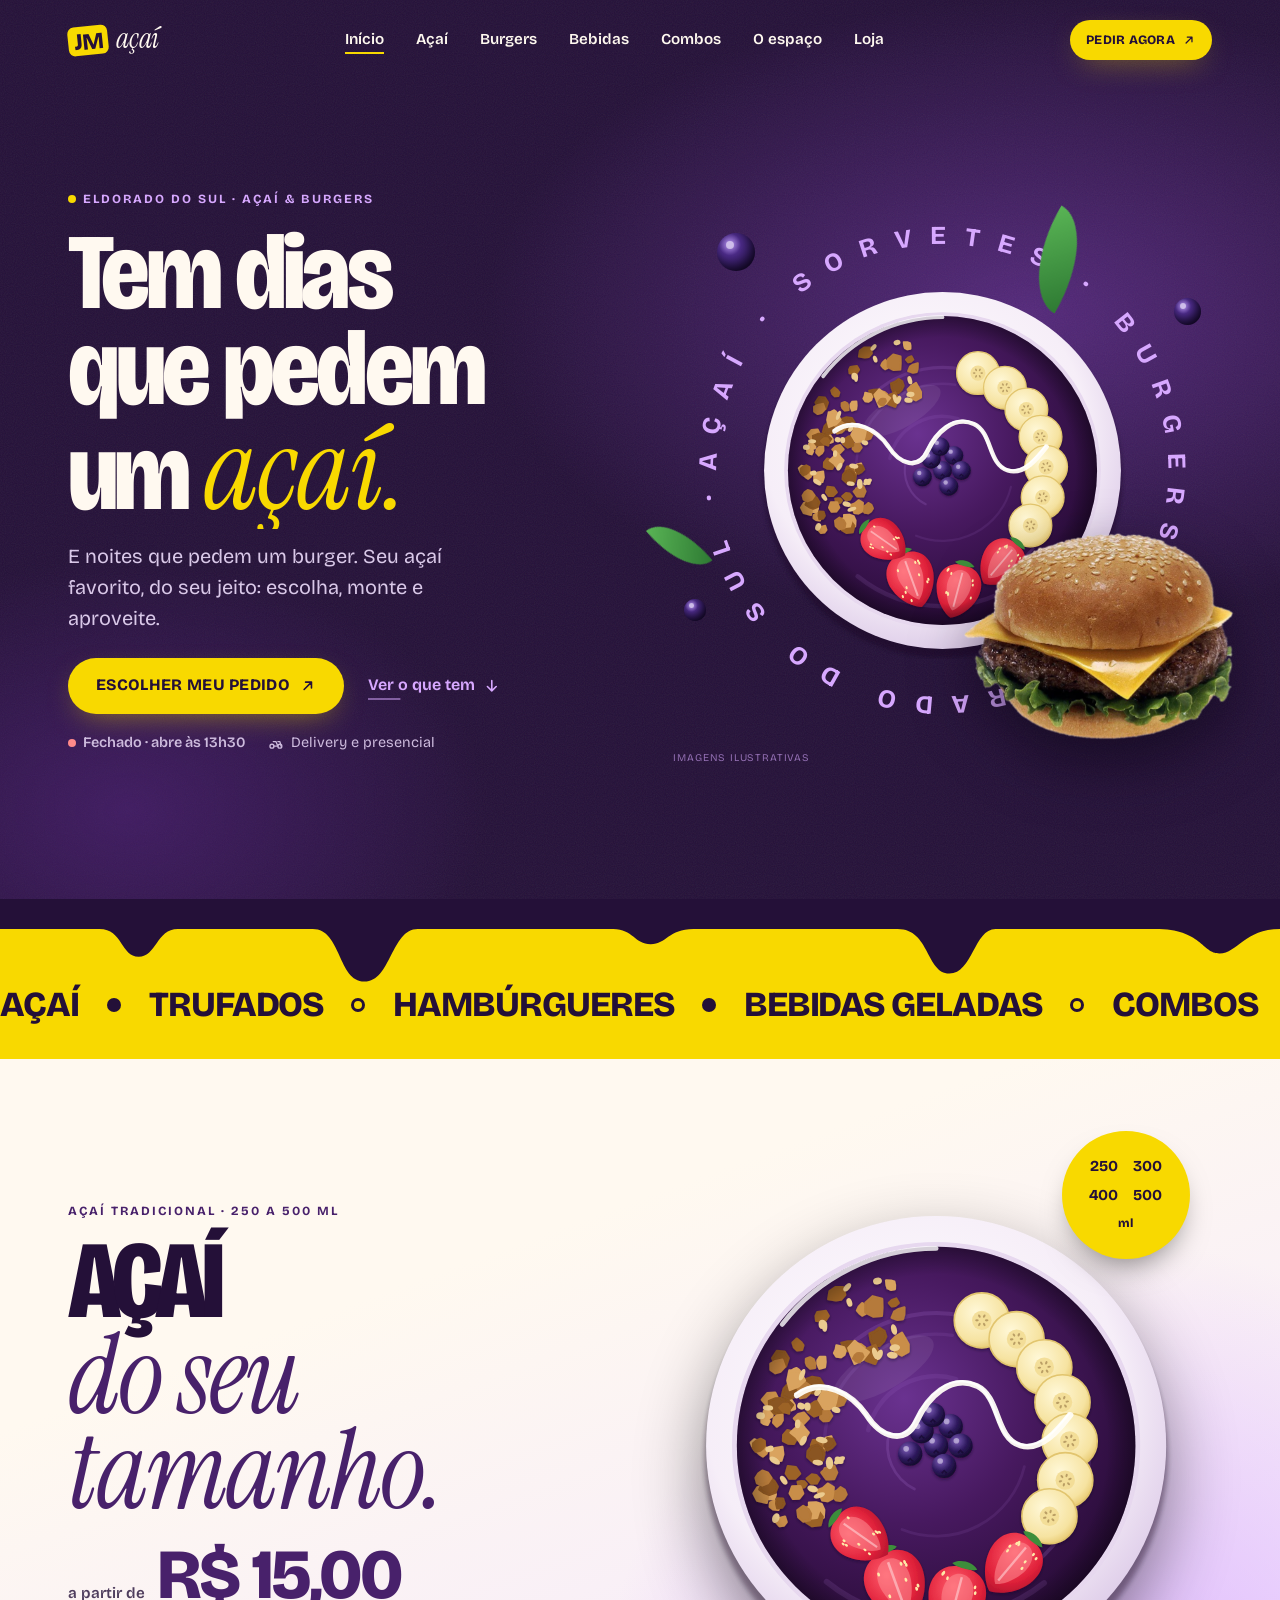
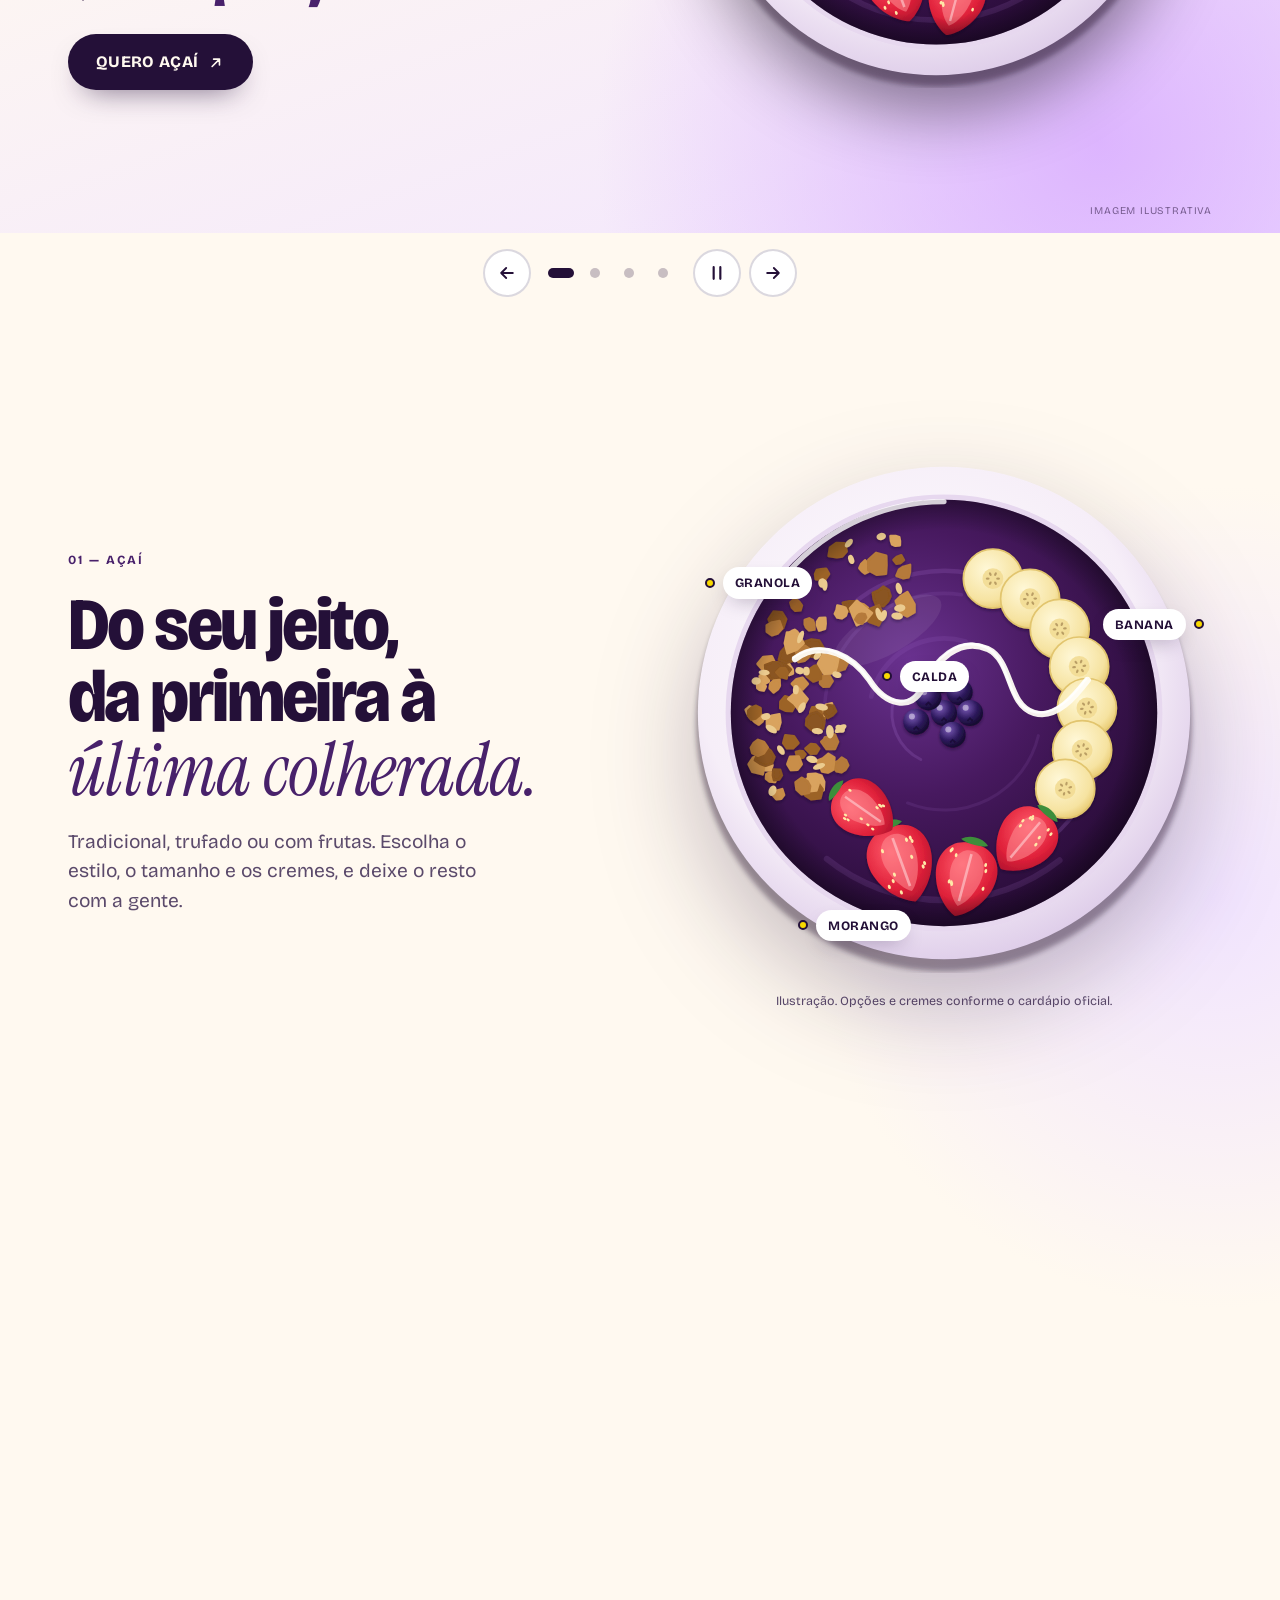
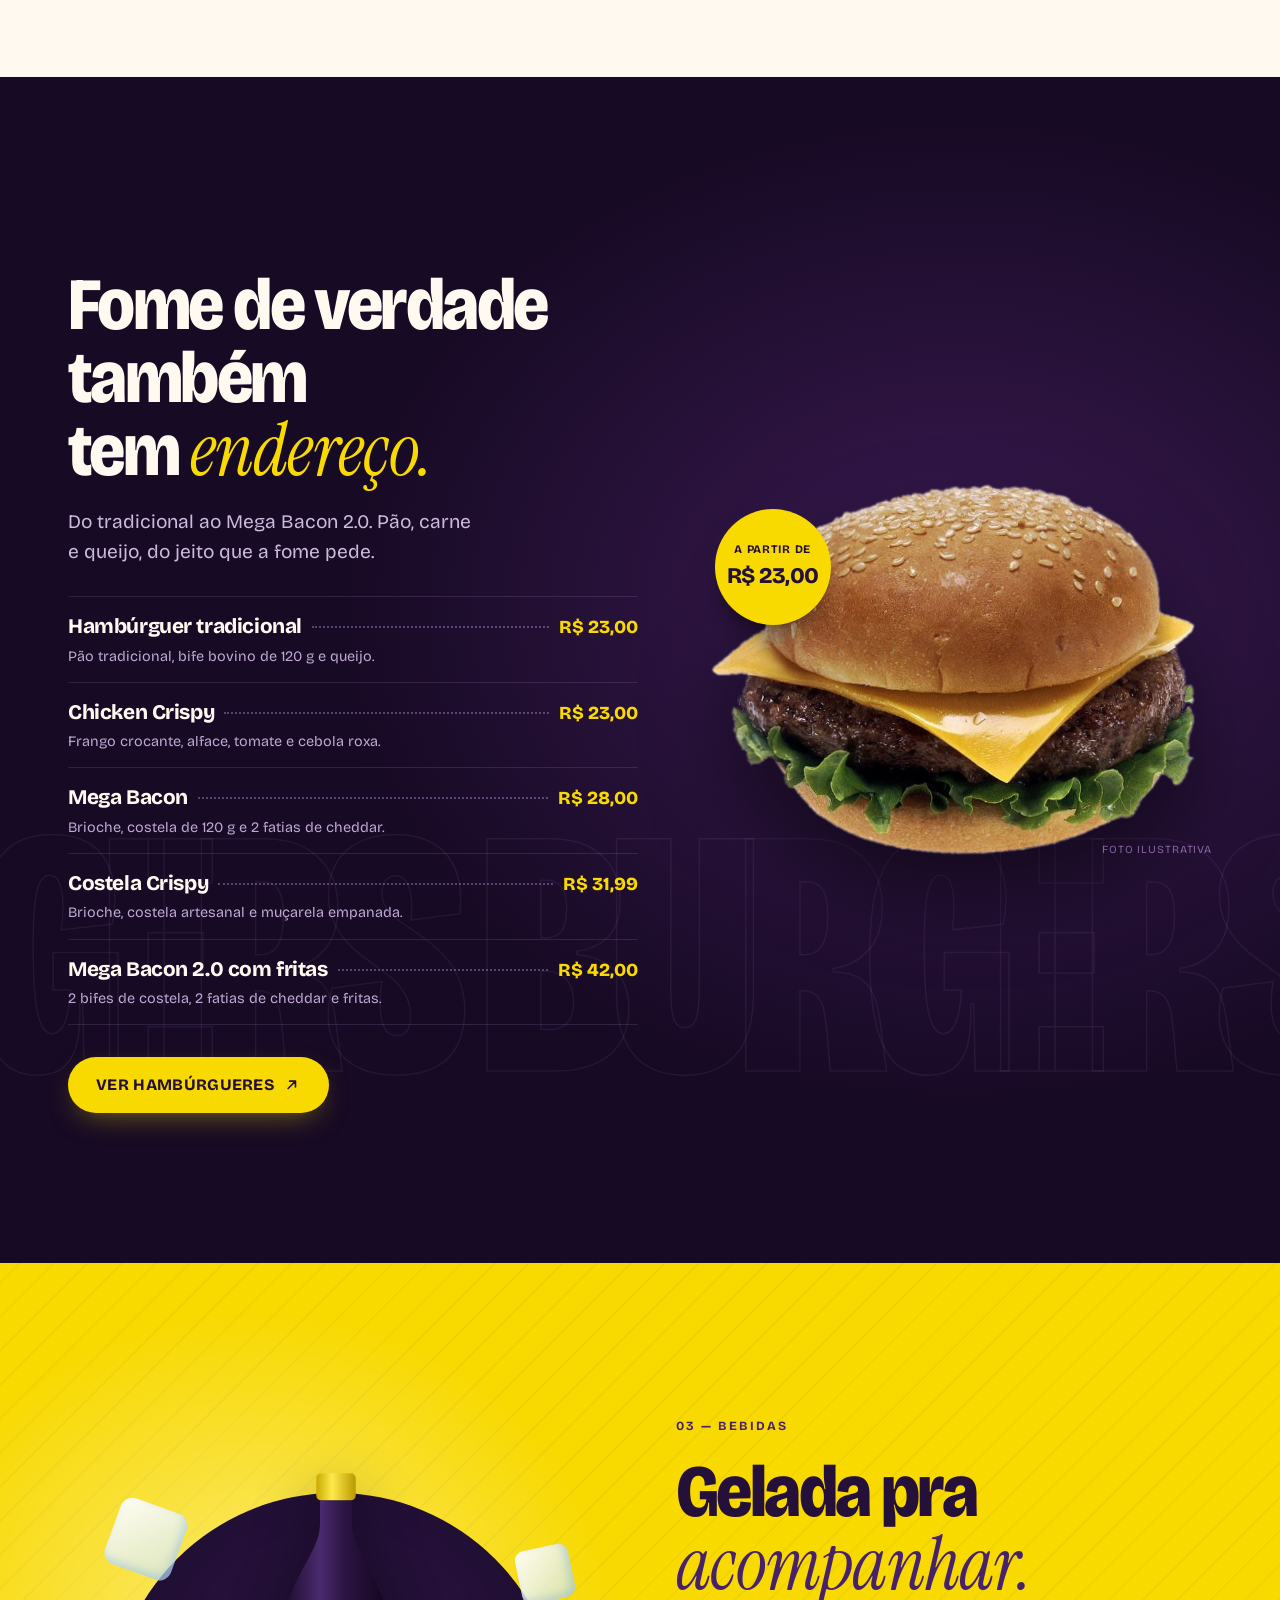
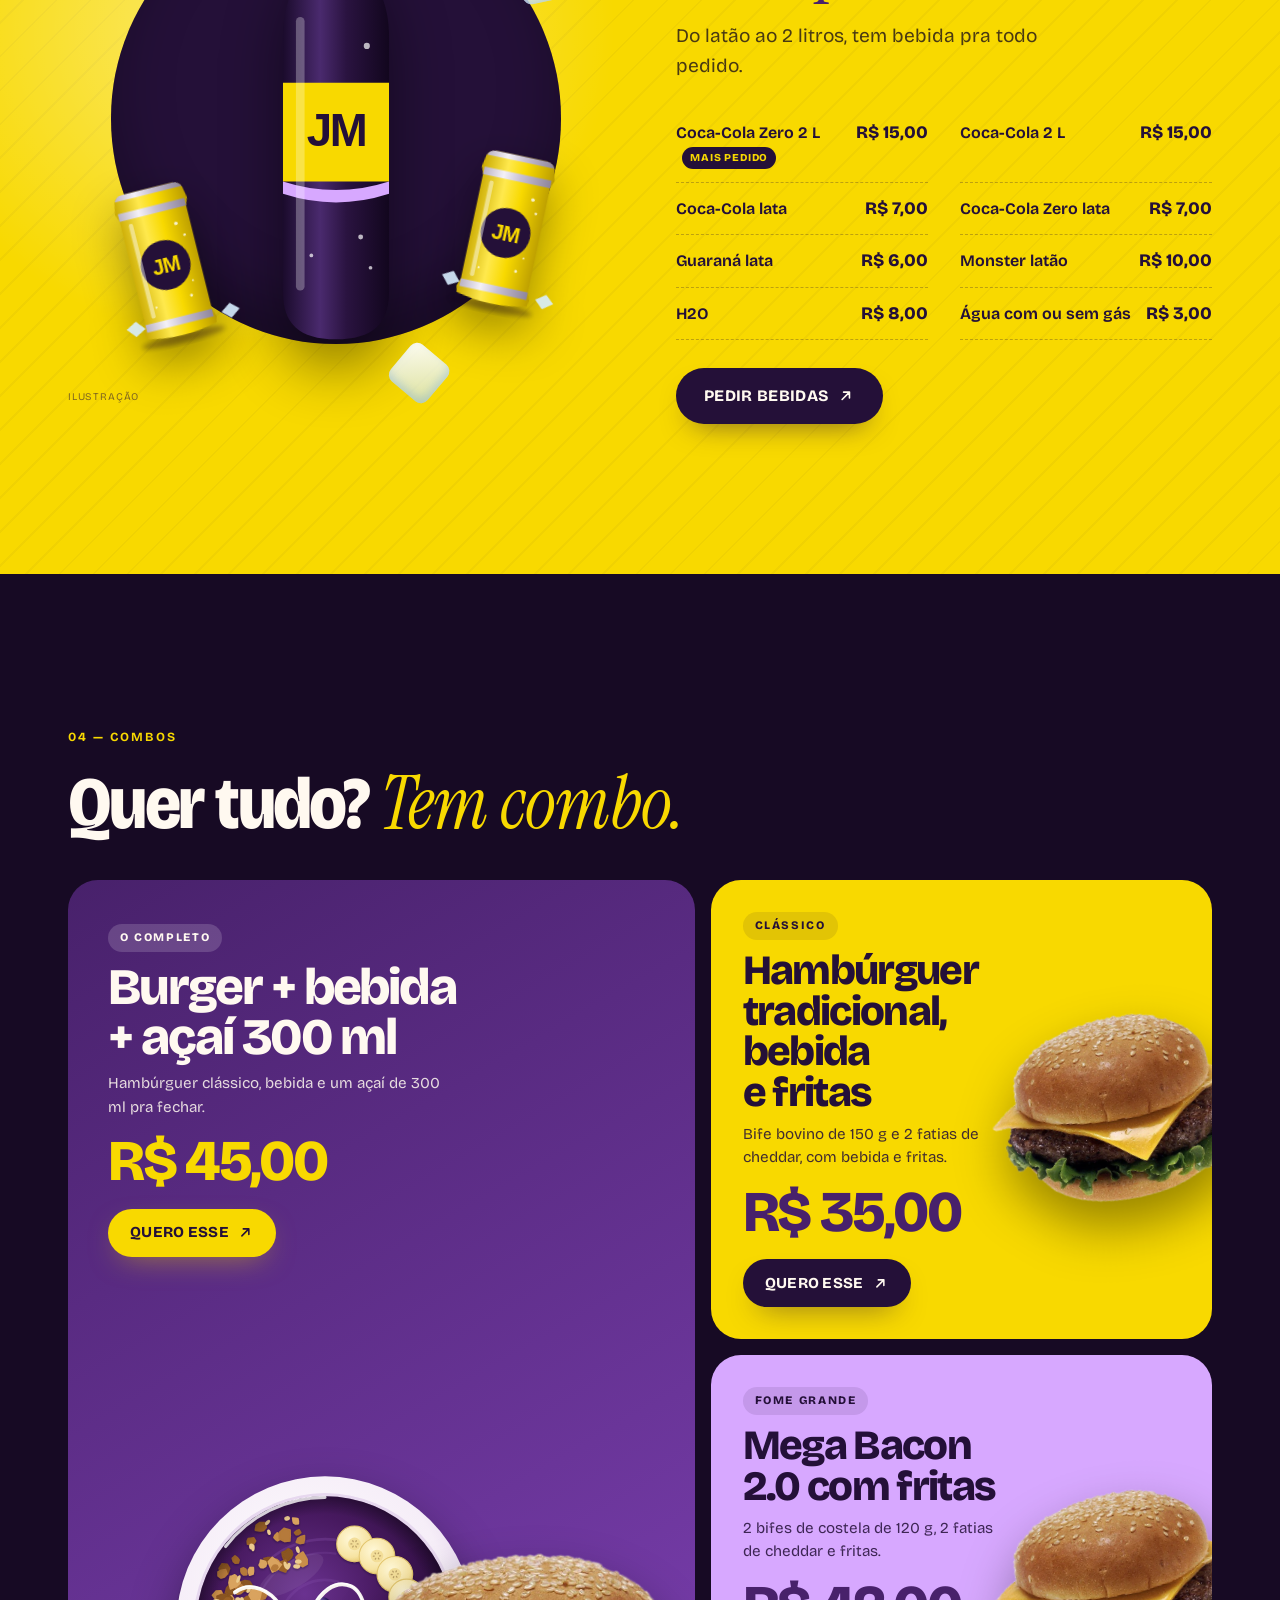
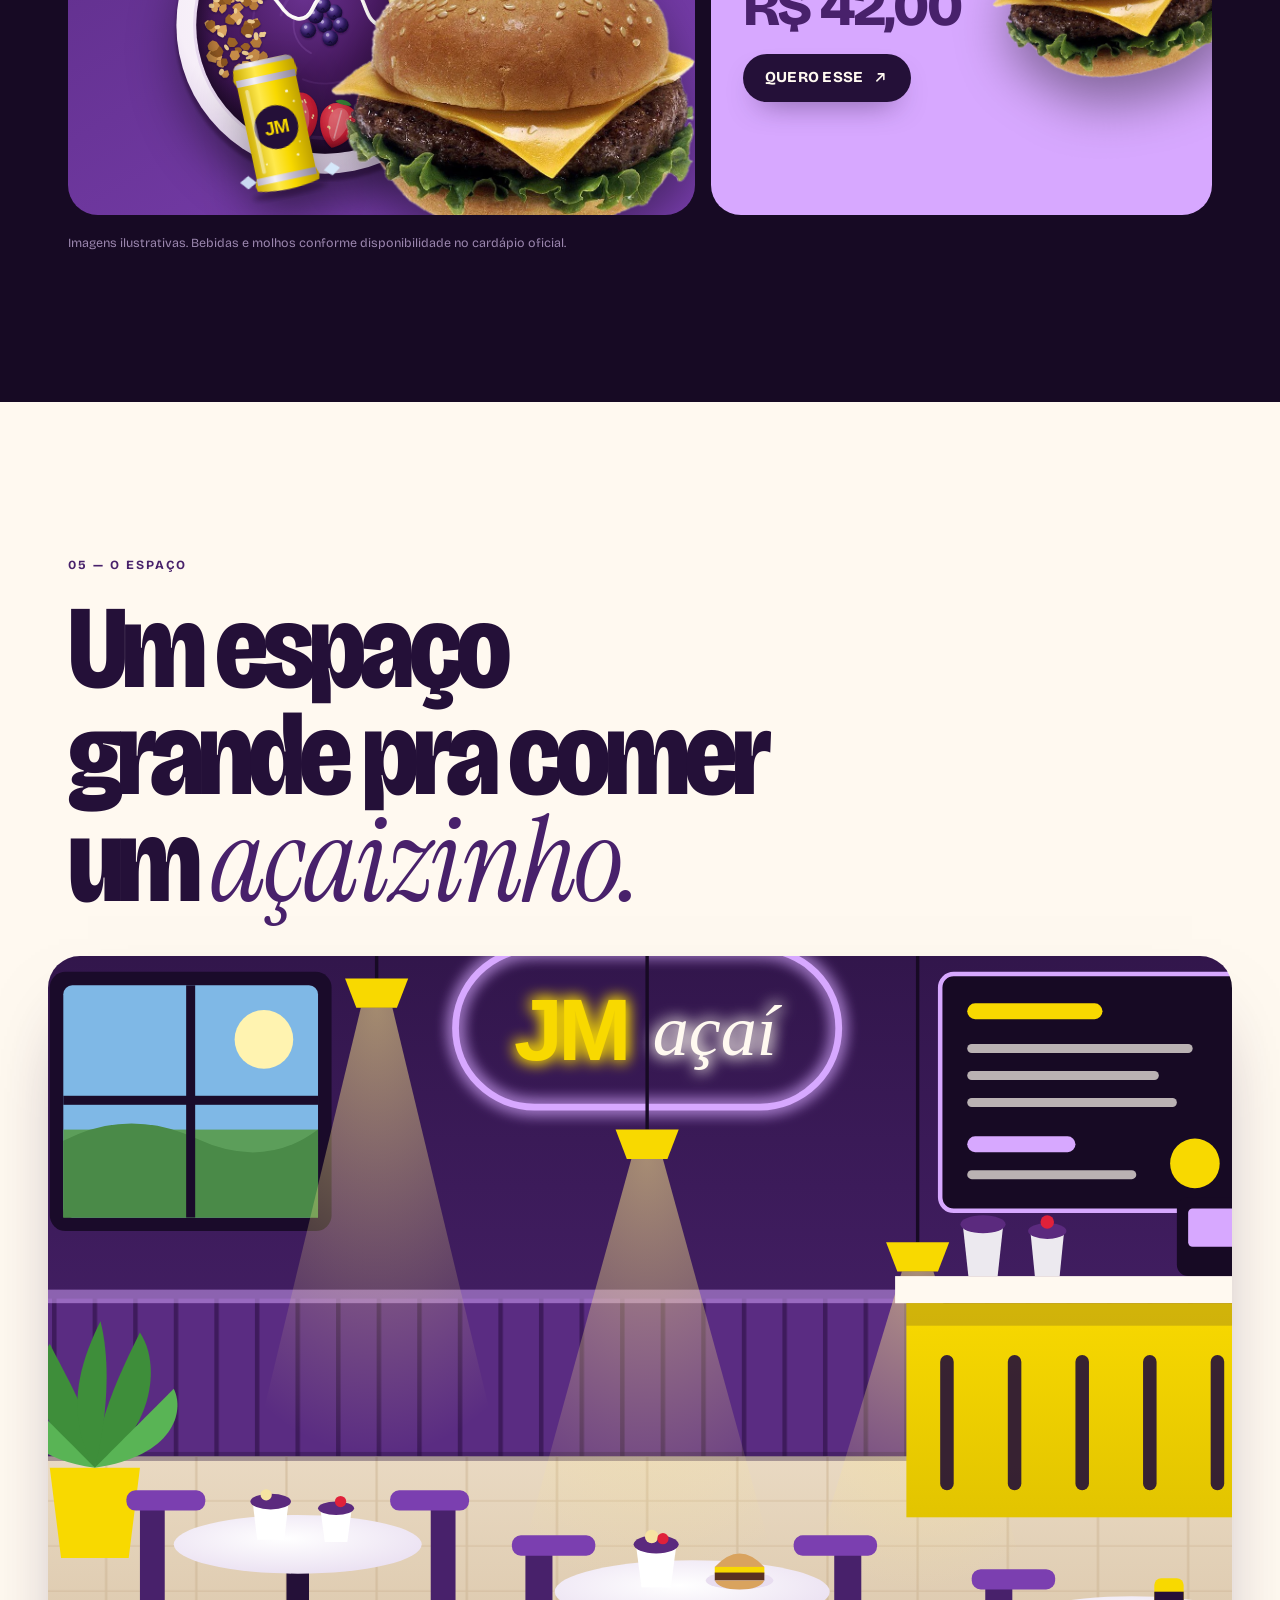
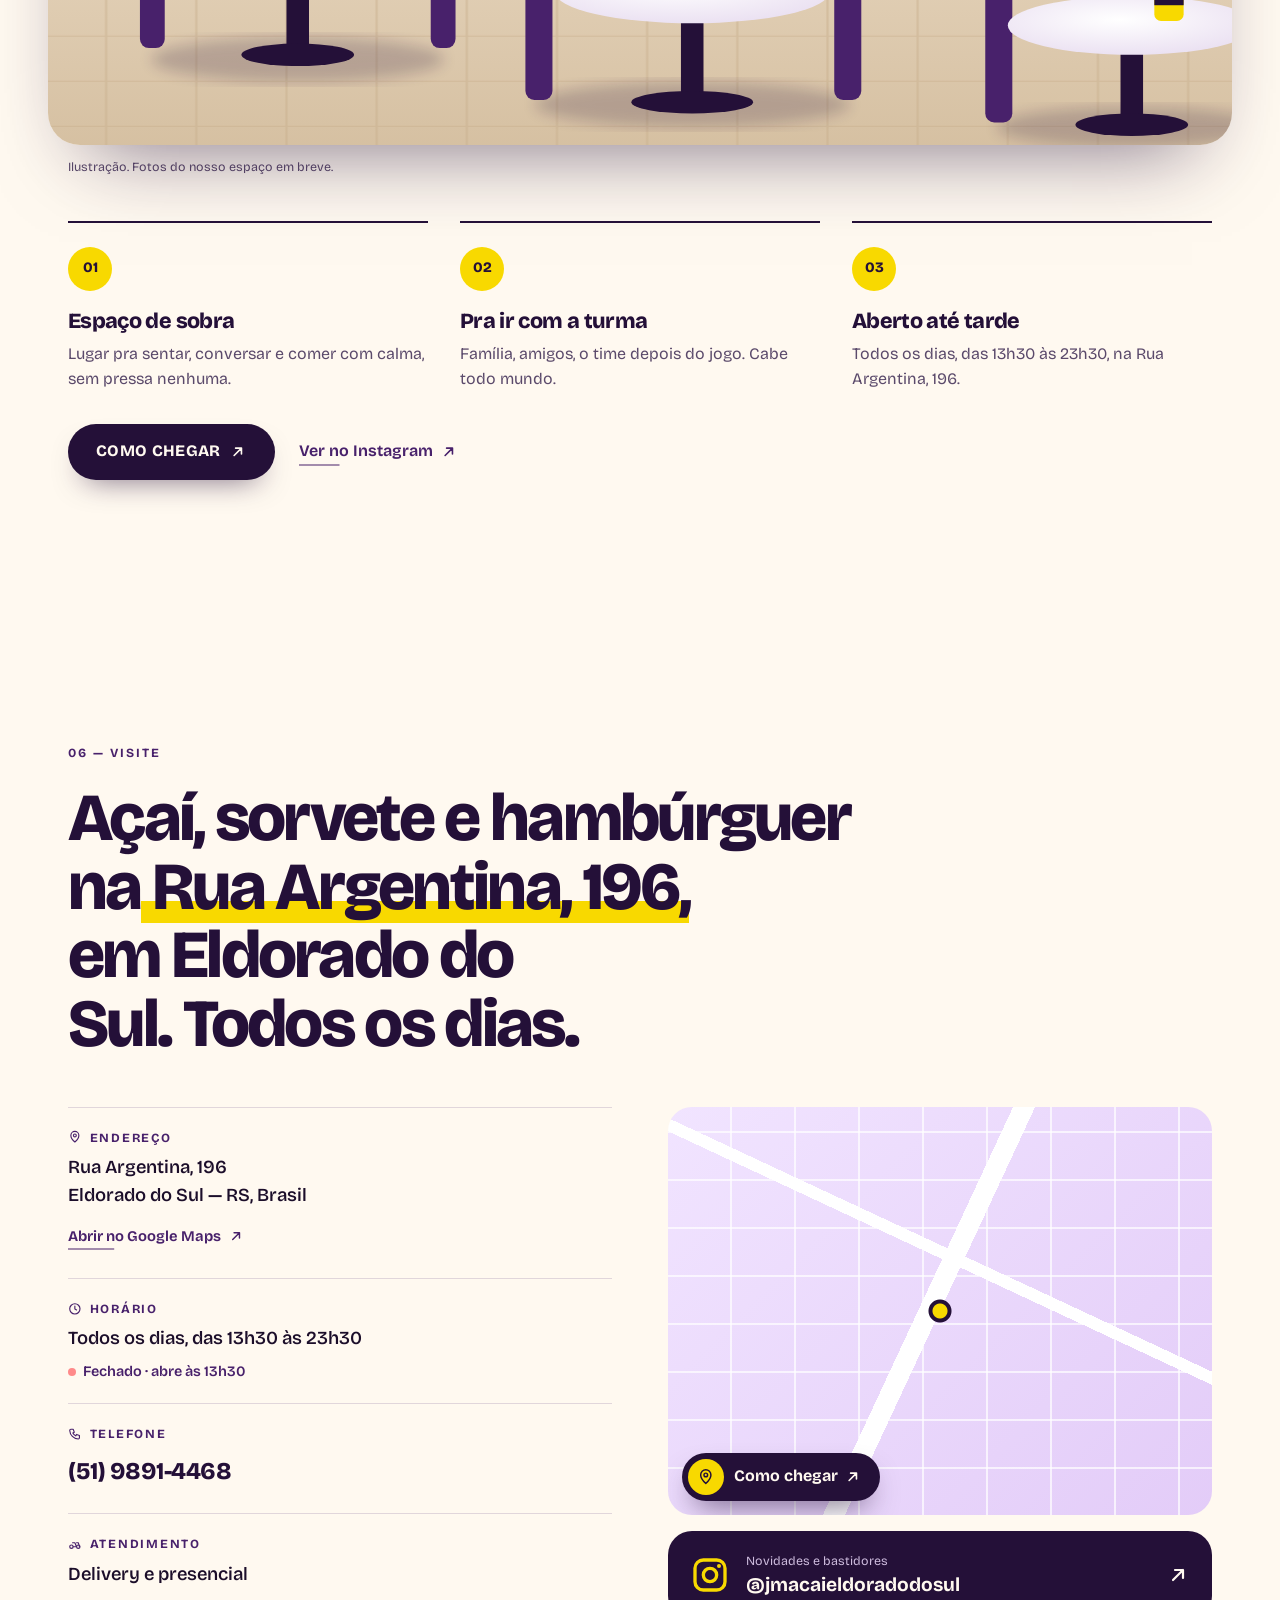
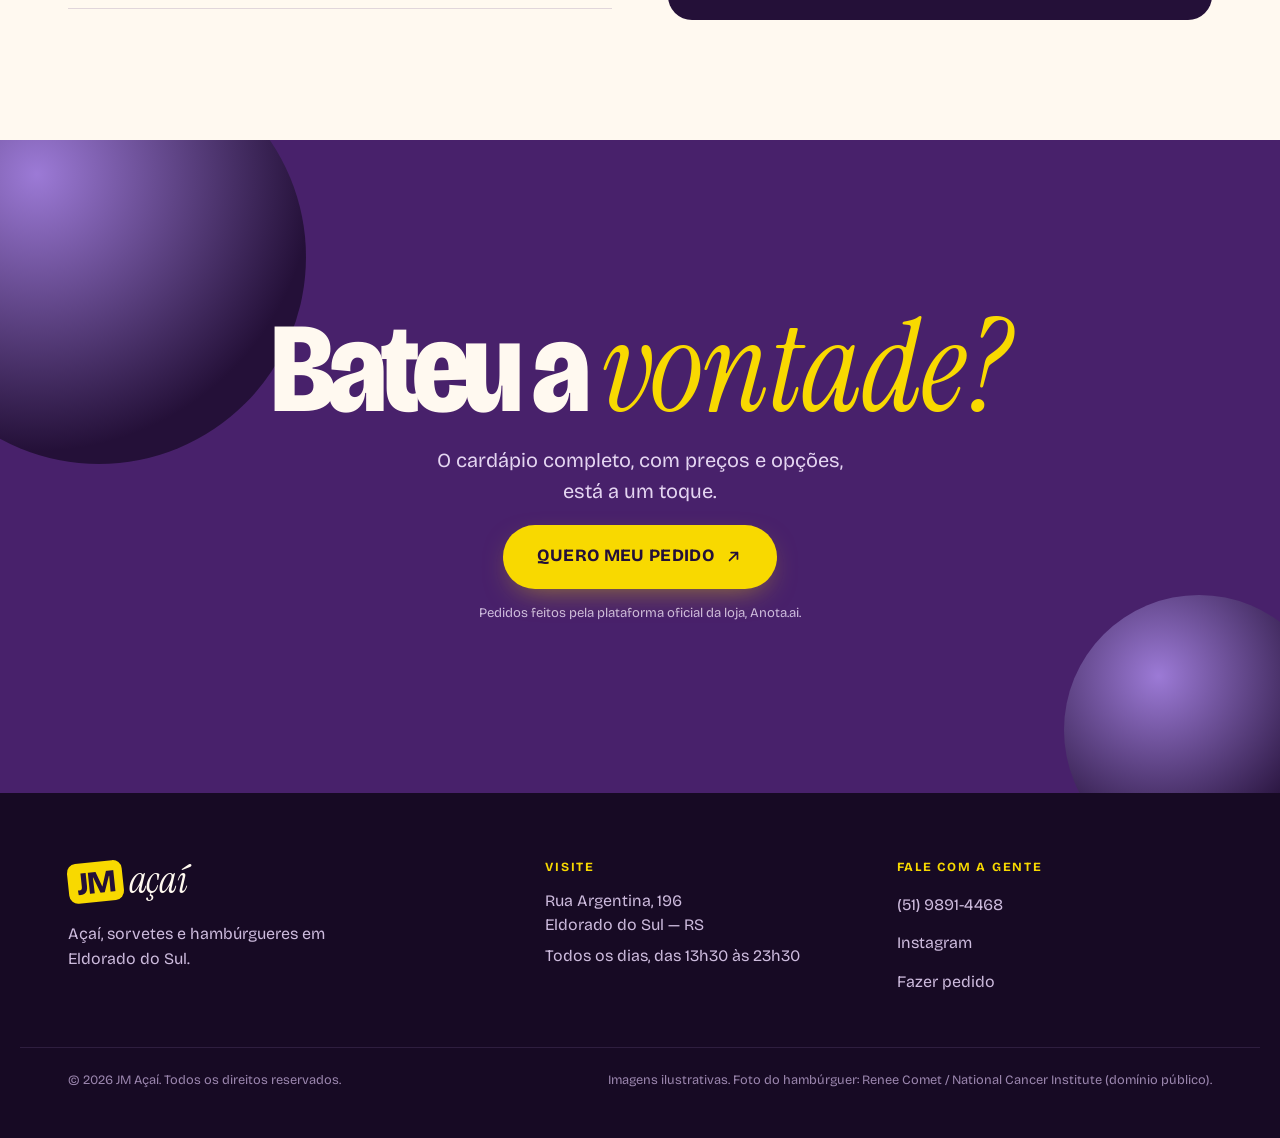
==== commit 638fb35a: "Mostra todo o conteúdo se o JavaScript não carregar As seções com animação de entrada começam invisí" ====
--- a/index.html
+++ b/index.html
@@ -47,7 +47,7 @@
 }
 </script>
 
-<script>document.documentElement.classList.add('js')</script>
+<script>document.documentElement.classList.add('js');setTimeout(function(){if(!window.JM_OK)document.documentElement.classList.remove('js')},2500)</script>
 <script src="js/config.js" defer></script>
 <script src="js/catalogo.js" defer></script>
 <script src="js/main.js" defer></script>
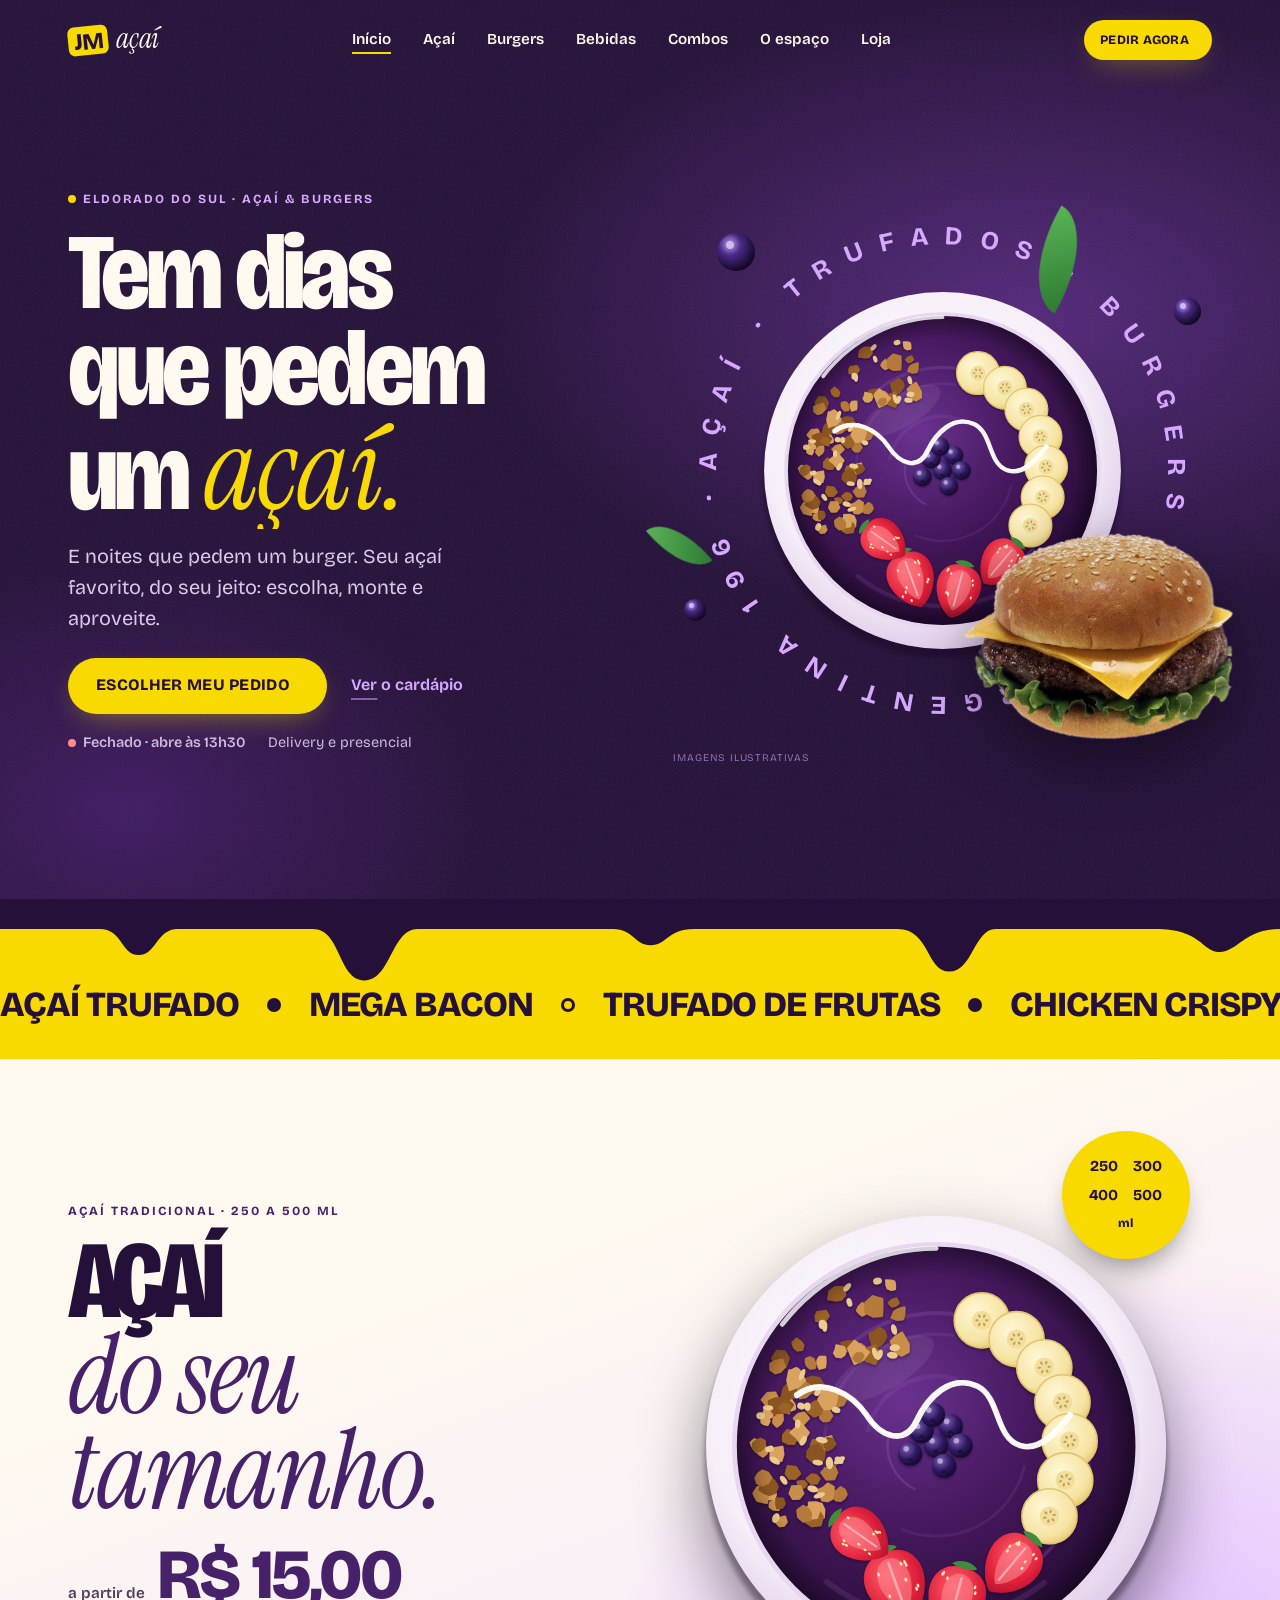
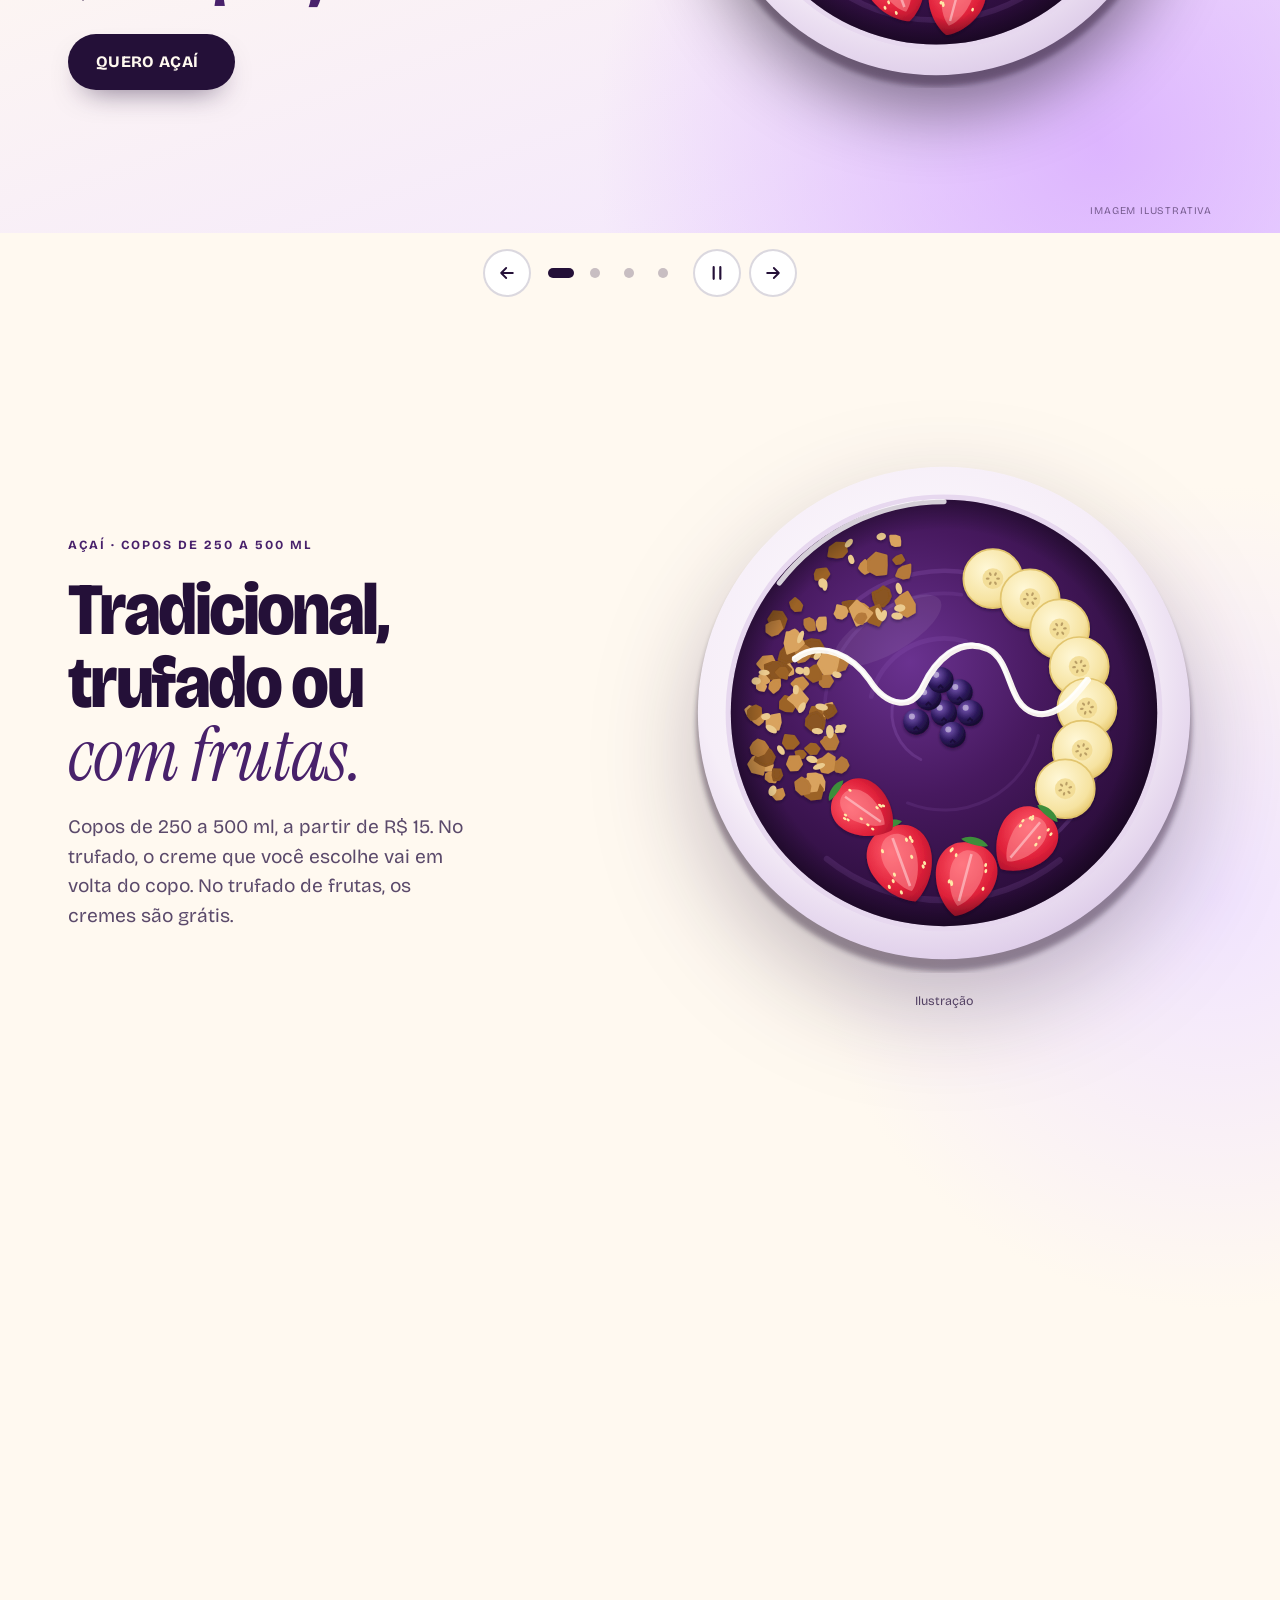
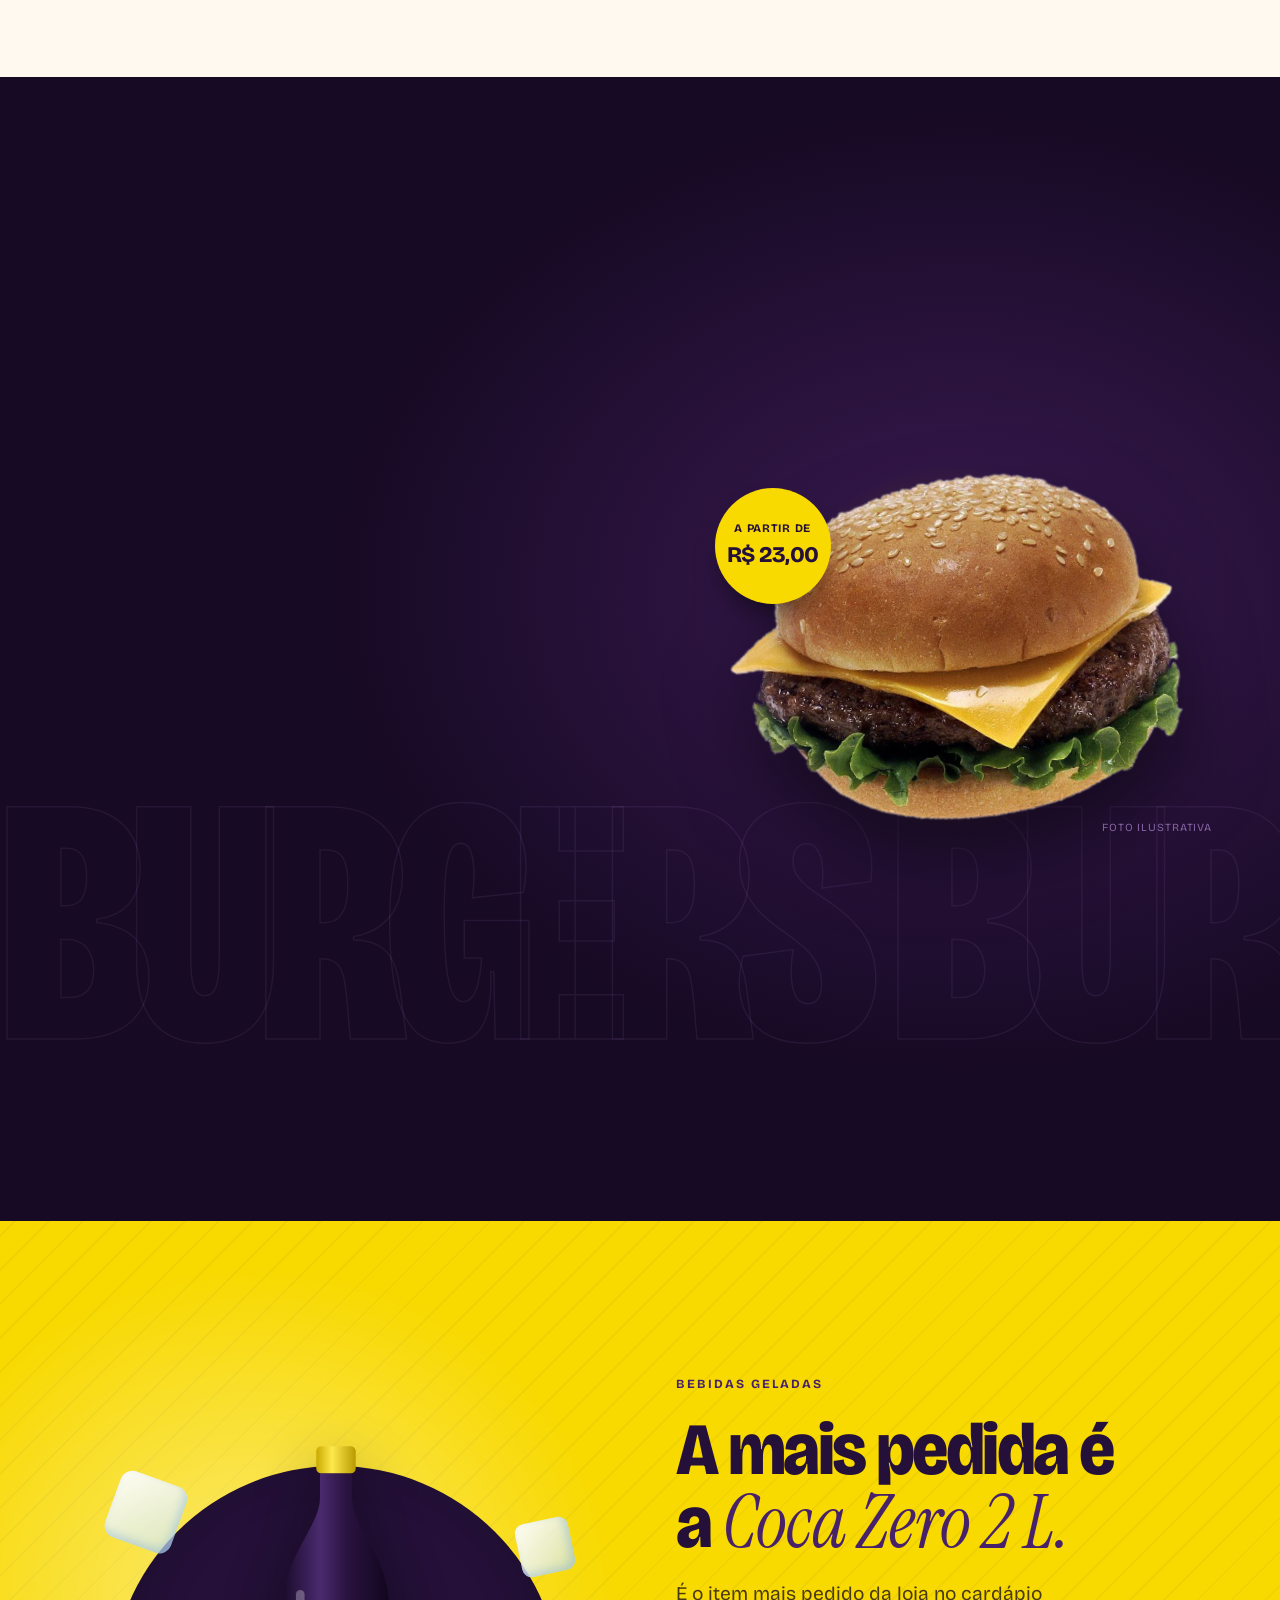
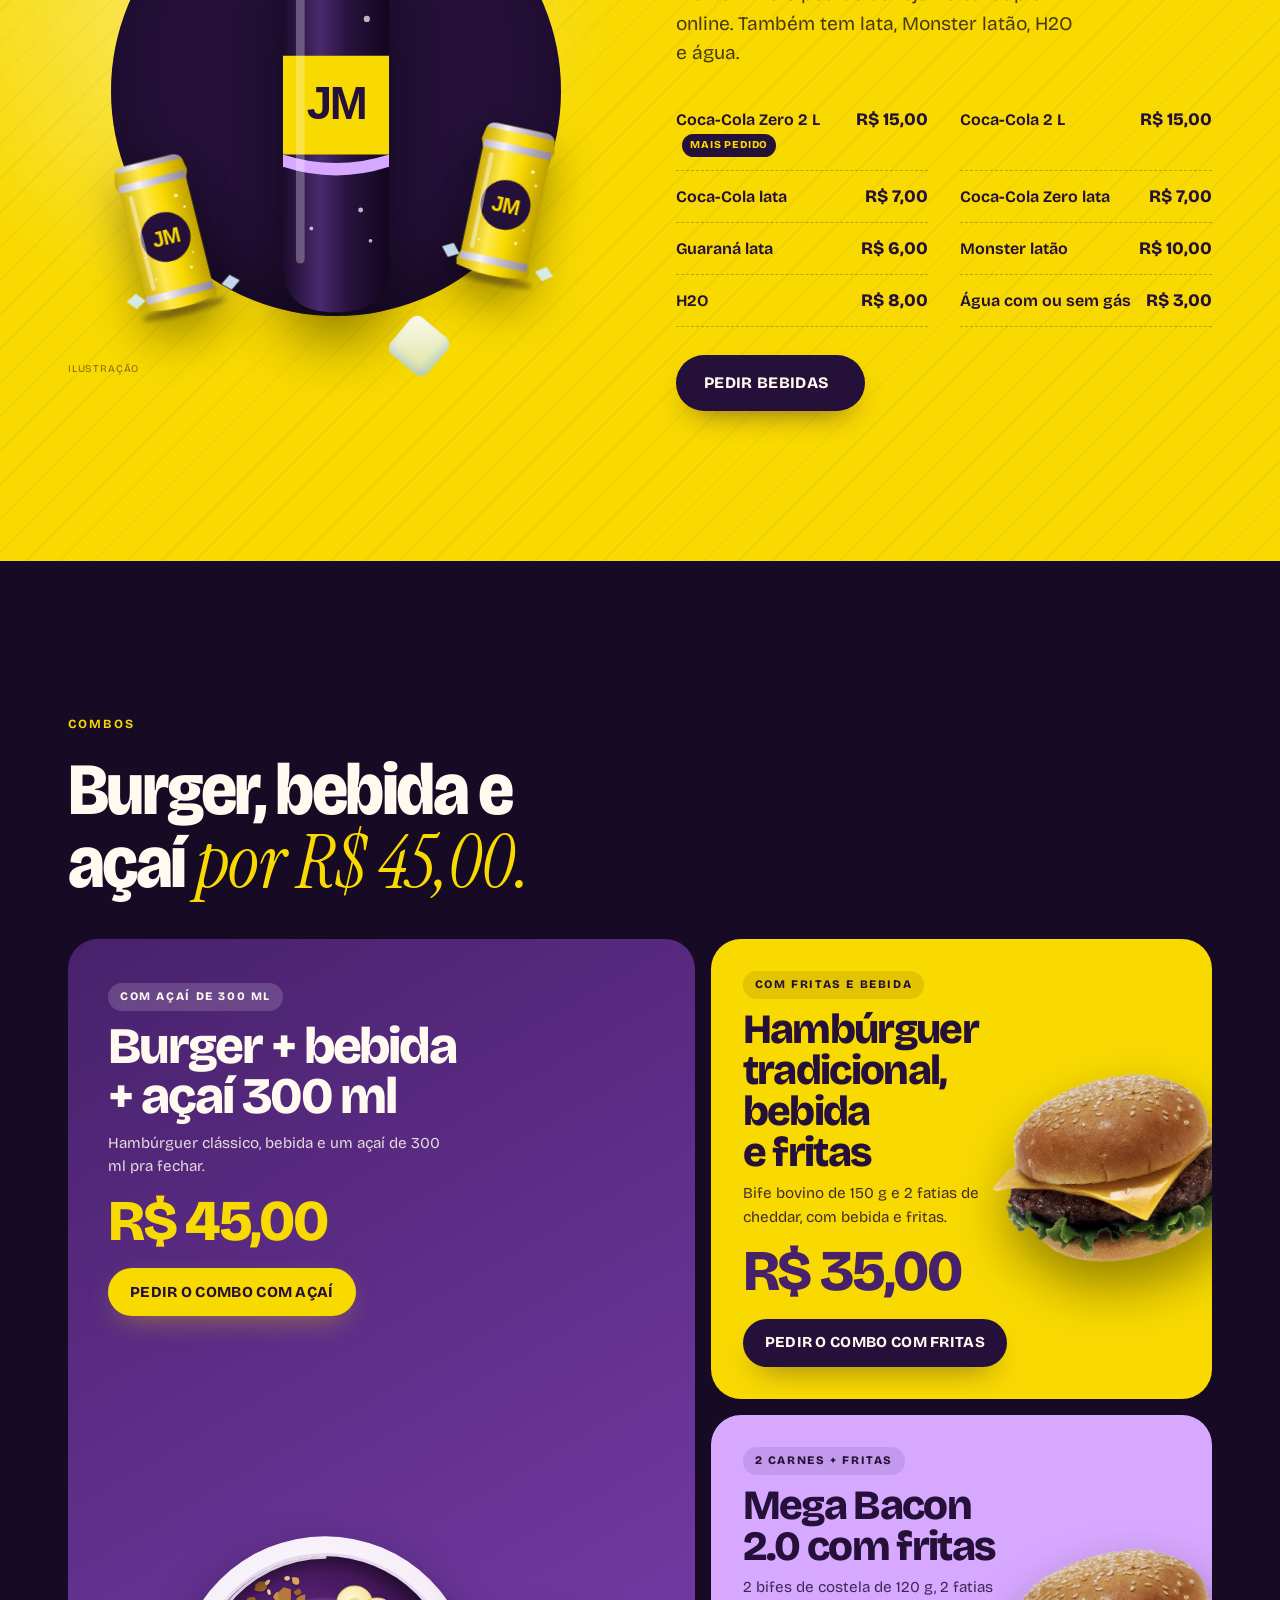
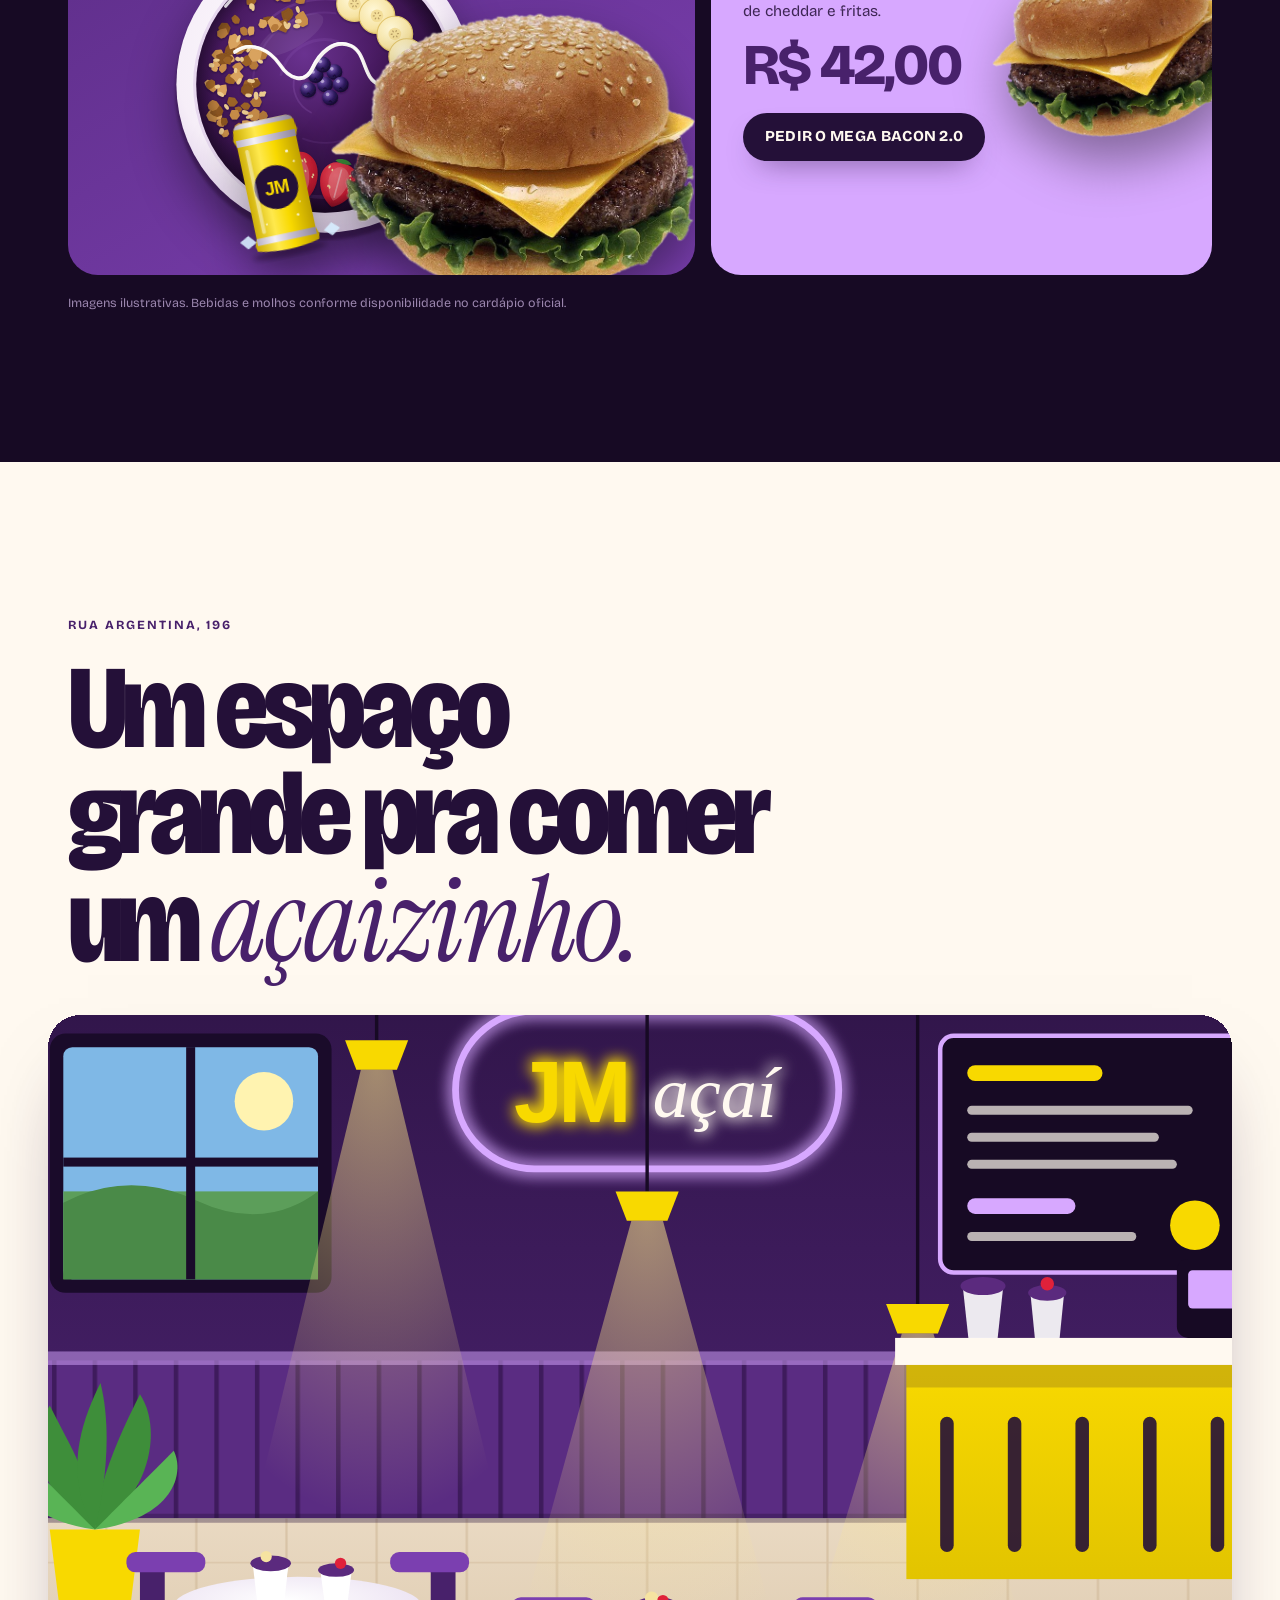
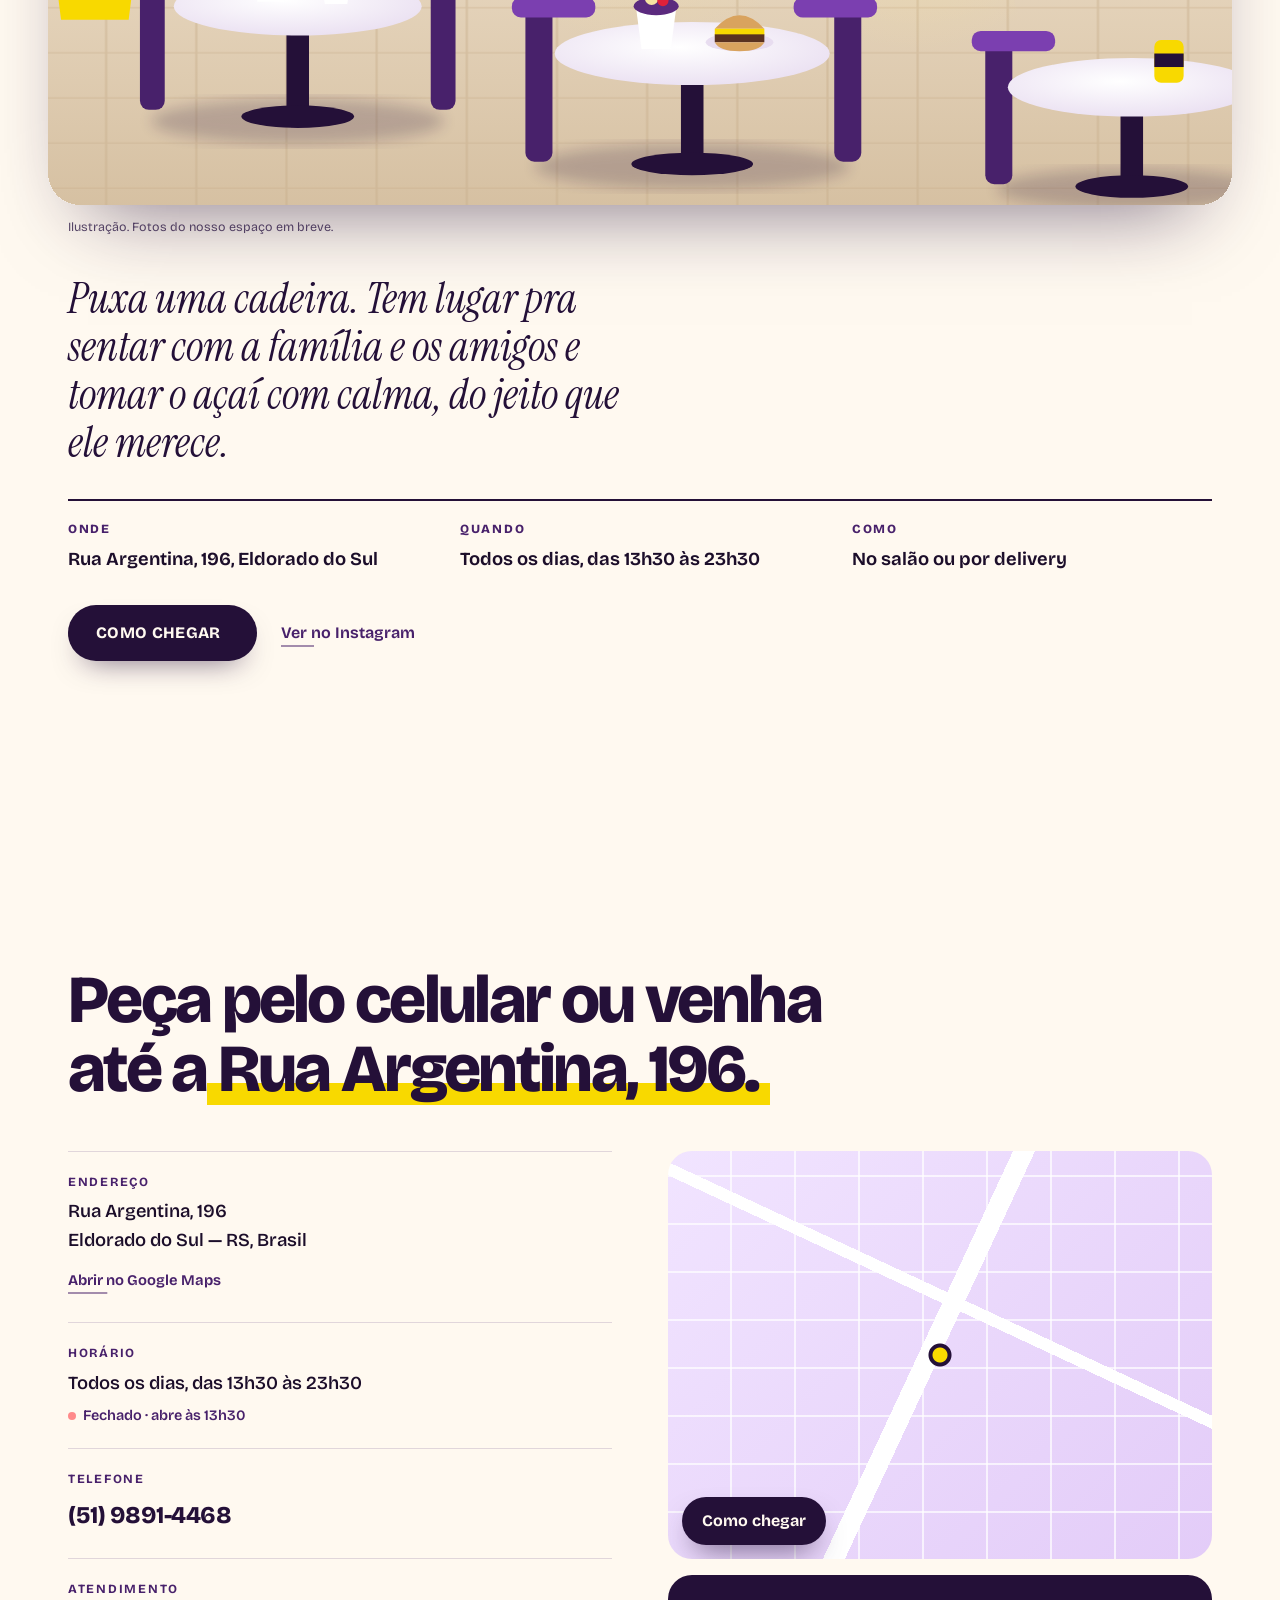
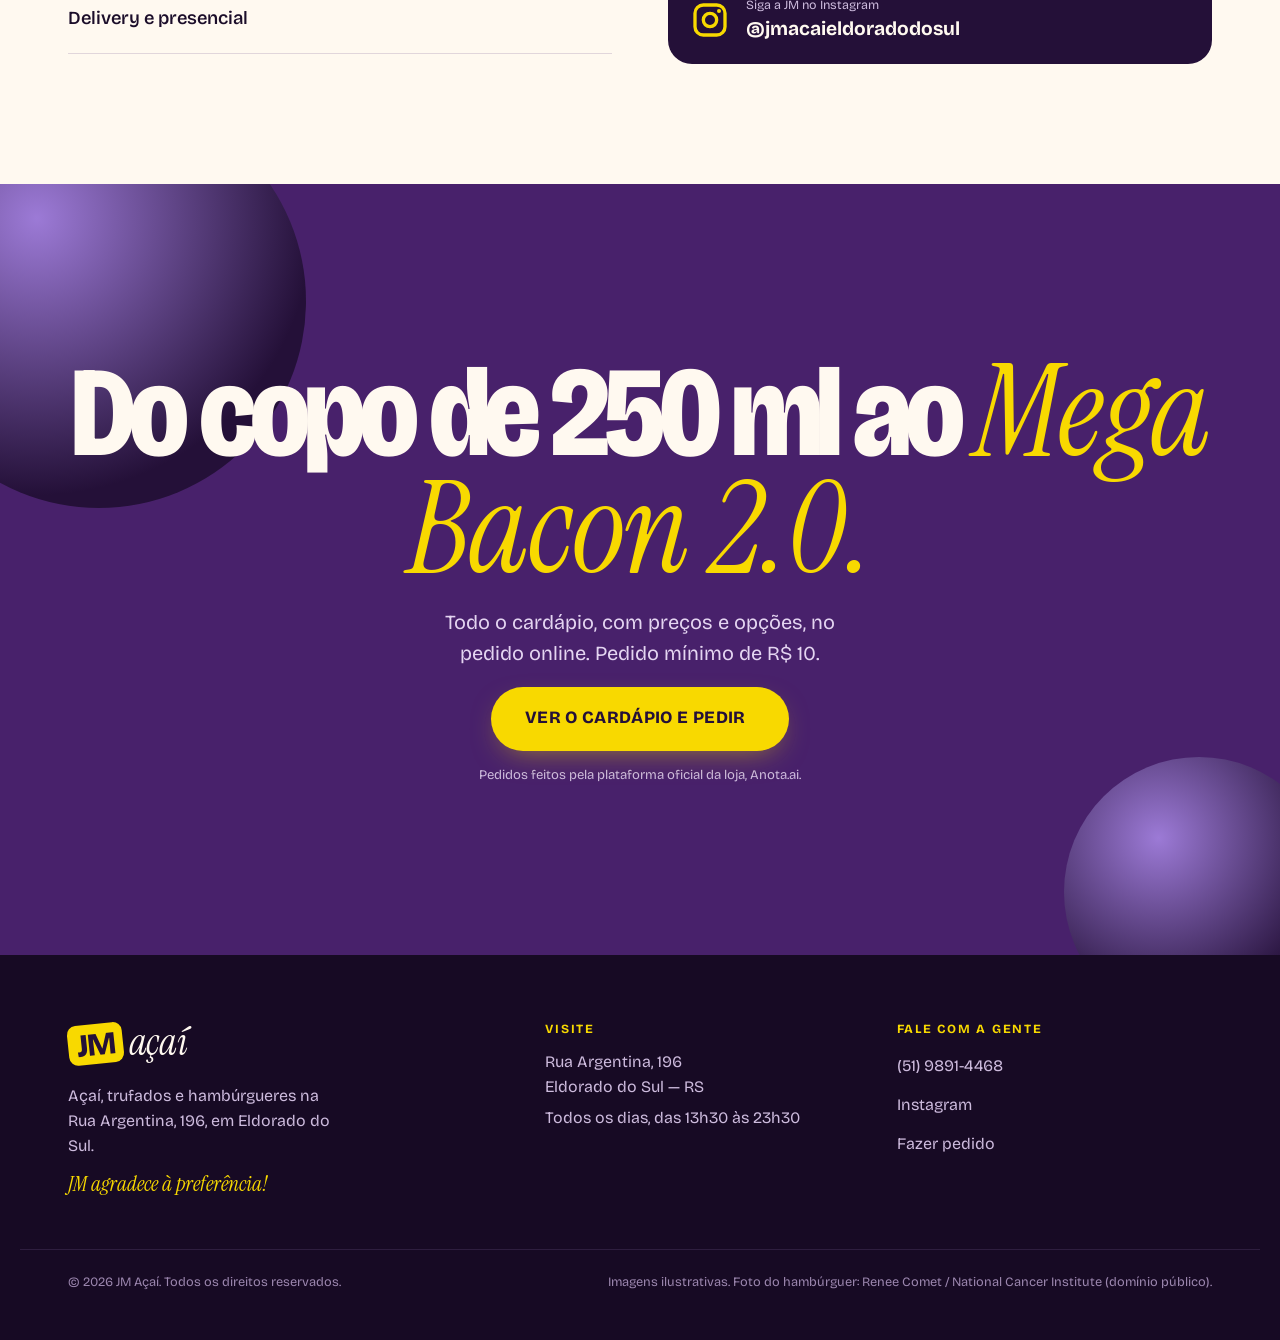
==== commit 643c6ecb: "Troca elementos genéricos por informação real da JM - Sem numeração de seções (01 a 06) nem lista nu" ====
--- a/index.html
+++ b/index.html
@@ -12,7 +12,7 @@
 <meta property="og:locale" content="pt_BR">
 <meta property="og:site_name" content="JM Açaí">
 <meta property="og:title" content="JM Açaí | Açaí, Hambúrgueres e Delivery em Eldorado do Sul">
-<meta property="og:description" content="Açaí, sorvetes e hambúrgueres na Rua Argentina, 196. Delivery e atendimento presencial. Peça pelo cardápio oficial.">
+<meta property="og:description" content="Açaí, trufados e hambúrgueres na Rua Argentina, 196. Delivery e atendimento presencial. Peça pelo cardápio oficial.">
 <meta property="og:image" content="assets/img/og.jpg">
 <meta name="twitter:card" content="summary_large_image">
 
@@ -27,7 +27,7 @@
   "@context": "https://schema.org",
   "@type": "Restaurant",
   "name": "JM Açaí",
-  "servesCuisine": ["Açaí", "Sorvetes", "Hambúrgueres"],
+  "servesCuisine": ["Açaí", "Hambúrgueres"],
   "telephone": "+55 51 9891-4468",
   "address": {
     "@type": "PostalAddress",
@@ -90,7 +90,7 @@
         <li><a href="loja.html" class="nav__link nav__link--loja">Loja</a></li>
         <li class="nav__mobile-extra">
           <a class="btn btn--yellow btn--block" data-link="pedido" href="https://pedido.anota.ai/loja/jm-acai" target="_blank" rel="noopener">
-            Fazer pedido <svg class="ico" aria-hidden="true"><use href="#i-arrow"/></svg>
+            Fazer pedido
           </a>
           <p class="nav__note">Você vai para o cardápio oficial no Anota.ai.</p>
         </li>
@@ -98,7 +98,7 @@
     </nav>
 
     <a class="btn btn--yellow btn--sm header__cta" data-link="pedido" href="https://pedido.anota.ai/loja/jm-acai" target="_blank" rel="noopener">
-      Pedir agora <svg class="ico" aria-hidden="true"><use href="#i-arrow"/></svg><span class="sr">(abre o cardápio oficial em nova aba)</span>
+      Pedir agora<span class="sr">(abre o cardápio oficial em nova aba)</span>
     </a>
 
     <button class="burger-btn" type="button" aria-expanded="false" aria-controls="menu" data-menu-btn>
@@ -132,14 +132,14 @@
 
       <div class="hero__actions" data-anim="rise" style="--d:.7s">
         <a class="btn btn--yellow btn--lg" data-link="pedido" href="https://pedido.anota.ai/loja/jm-acai" target="_blank" rel="noopener">
-          Escolher meu pedido <svg class="ico" aria-hidden="true"><use href="#i-arrow"/></svg><span class="sr">(abre o cardápio oficial em nova aba)</span>
-        </a>
-        <a class="link-arrow" href="#acai">Ver o que tem <svg class="ico" aria-hidden="true"><use href="#i-down"/></svg></a>
+          Escolher meu pedido<span class="sr">(abre o cardápio oficial em nova aba)</span>
+        </a>
+        <a class="link-arrow" href="#acai">Ver o cardápio</a>
       </div>
 
       <ul class="hero__meta" data-anim="rise" style="--d:.85s">
         <li><span class="status" data-status><span class="status__dot"></span><span data-status-text>Todos os dias, 13h30–23h30</span></span></li>
-        <li><svg class="ico" aria-hidden="true"><use href="#i-moto"/></svg> Delivery e presencial</li>
+        <li> Delivery e presencial</li>
       </ul>
     </div>
 
@@ -147,7 +147,7 @@
       <div class="hero__ring">
         <svg viewBox="0 0 200 200">
           <defs><path id="ring-path" d="M100 100 m-84 0 a84 84 0 1 1 168 0 a84 84 0 1 1 -168 0"/></defs>
-          <text><textPath href="#ring-path" textLength="520">AÇAÍ · SORVETES · BURGERS · ELDORADO DO SUL ·</textPath></text>
+          <text><textPath href="#ring-path" textLength="520">AÇAÍ · TRUFADOS · BURGERS · RUA ARGENTINA 196 ·</textPath></text>
         </svg>
       </div>
       <div class="hero__bowl" data-depth="0.6">
@@ -179,8 +179,8 @@
 <!-- ============ FAIXA ============ -->
 <div class="marquee" aria-hidden="true">
   <div class="marquee__track">
-    <span>Açaí</span><i></i><span>Trufados</span><i></i><span>Hambúrgueres</span><i></i><span>Bebidas geladas</span><i></i><span>Combos</span><i></i><span>Delivery</span><i></i>
-    <span>Açaí</span><i></i><span>Trufados</span><i></i><span>Hambúrgueres</span><i></i><span>Bebidas geladas</span><i></i><span>Combos</span><i></i><span>Delivery</span><i></i>
+    <span>Açaí trufado</span><i></i><span>Mega Bacon</span><i></i><span>Trufado de frutas</span><i></i><span>Chicken Crispy</span><i></i><span>Costela Crispy</span><i></i><span>Coca Zero 2 L</span><i></i>
+    <span>Açaí trufado</span><i></i><span>Mega Bacon</span><i></i><span>Trufado de frutas</span><i></i><span>Chicken Crispy</span><i></i><span>Costela Crispy</span><i></i><span>Coca Zero 2 L</span><i></i>
   </div>
 </div>
 
@@ -194,7 +194,7 @@
         <h2 class="ad__title">Açaí<br><em>do seu tamanho.</em></h2>
         <p class="ad__price"><small>a partir de</small> <strong data-price-from="acai-copo">R$ 15,00</strong></p>
         <a class="btn btn--purple btn--lg" data-link="pedido" href="https://pedido.anota.ai/loja/jm-acai" target="_blank" rel="noopener">
-          Quero açaí <svg class="ico" aria-hidden="true"><use href="#i-arrow"/></svg><span class="sr">(abre o cardápio oficial em nova aba)</span>
+          Quero açaí<span class="sr">(abre o cardápio oficial em nova aba)</span>
         </a>
       </div>
       <div class="ad__art" aria-hidden="true">
@@ -210,7 +210,7 @@
         <h2 class="ad__title">Mega<br><em>Bacon.</em></h2>
         <p class="ad__price"><strong data-price="burger-mega-bacon">R$ 28,00</strong></p>
         <a class="btn btn--yellow btn--lg" data-link="pedido" href="https://pedido.anota.ai/loja/jm-acai" target="_blank" rel="noopener">
-          Pedir o Mega Bacon <svg class="ico" aria-hidden="true"><use href="#i-arrow"/></svg><span class="sr">(abre o cardápio oficial em nova aba)</span>
+          Pedir o Mega Bacon<span class="sr">(abre o cardápio oficial em nova aba)</span>
         </a>
       </div>
       <div class="ad__art" aria-hidden="true">
@@ -226,7 +226,7 @@
         <h2 class="ad__title">Burger<br>+ bebida<br>+ <em>açaí.</em></h2>
         <p class="ad__price"><strong data-price="combo-burger-acai">R$ 45,00</strong> <small>com açaí de 300 ml</small></p>
         <a class="btn btn--purple btn--lg" data-link="pedido" href="https://pedido.anota.ai/loja/jm-acai" target="_blank" rel="noopener">
-          Quero o combo <svg class="ico" aria-hidden="true"><use href="#i-arrow"/></svg><span class="sr">(abre o cardápio oficial em nova aba)</span>
+          Quero o combo<span class="sr">(abre o cardápio oficial em nova aba)</span>
         </a>
       </div>
       <div class="ad__art ad__art--trio" aria-hidden="true">
@@ -246,7 +246,7 @@
           <span>2 litros <strong data-price="coca-2l">R$ 15,00</strong></span>
         </p>
         <a class="btn btn--purple btn--lg" href="#bebidas">
-          Ver bebidas <svg class="ico" aria-hidden="true"><use href="#i-down"/></svg>
+          Ver bebidas
         </a>
       </div>
       <div class="ad__art ad__art--drinks" aria-hidden="true">
@@ -275,31 +275,27 @@
 <section class="acai" id="acai" aria-labelledby="acai-title">
   <div class="wrap acai__grid">
     <div class="acai__head">
-      <p class="eyebrow eyebrow--purple" data-reveal>01 — Açaí</p>
+      <p class="eyebrow eyebrow--purple" data-reveal>Açaí · copos de 250 a 500 ml</p>
       <h2 class="display" id="acai-title" data-reveal>
-        Do seu jeito, da primeira à <em>última colherada.</em>
+        Tradicional, trufado ou <em>com frutas.</em>
       </h2>
       <p class="lead" data-reveal>
-        Tradicional, trufado ou com frutas. Escolha o estilo, o tamanho e os cremes, e deixe o resto com a gente.
+        Copos de 250 a 500 ml, a partir de R$ 15. No trufado, o creme que você escolhe vai em volta do copo. No trufado de frutas, os cremes são grátis.
       </p>
     </div>
 
     <figure class="acai__figure" data-reveal>
       <div class="acai__plate">
         <img src="assets/img/acai-bowl.svg" alt="Ilustração de tigela de açaí com granola, banana, morango e calda" width="600" height="600" loading="lazy">
-        <span class="pin p1"><b>Granola</b></span>
-        <span class="pin p2"><b>Banana</b></span>
-        <span class="pin p3"><b>Morango</b></span>
-        <span class="pin p4"><b>Calda</b></span>
-      </div>
-      <figcaption>Ilustração. Opções e cremes conforme o cardápio oficial.</figcaption>
+      </div>
+      <figcaption>Ilustração</figcaption>
     </figure>
 
     <div class="sizes">
       <article class="size-card" data-reveal>
-        <p class="size-card__tag">Clássico</p>
+        <p class="size-card__tag">4 tamanhos</p>
         <h3>Açaí tradicional</h3>
-        <p>Açaí no copo, puro e cremoso.</p>
+        <p>O açaí no copo, sem complicação.</p>
         <ul class="size-list">
           <li><span>250 ml</span><b data-price-opt="acai-copo|250 ml">R$ 15,00</b></li>
           <li><span>300 ml</span><b data-price-opt="acai-copo|300 ml">R$ 19,00</b></li>
@@ -308,7 +304,7 @@
         </ul>
       </article>
       <article class="size-card size-card--dark" data-reveal style="--d:.08s">
-        <p class="size-card__tag">Com creme</p>
+        <p class="size-card__tag">Creme em volta do copo</p>
         <h3>Açaí trufado</h3>
         <p>Com o creme que você escolher em volta do copo.</p>
         <ul class="size-list">
@@ -319,7 +315,7 @@
         </ul>
       </article>
       <article class="size-card size-card--fruit" data-reveal style="--d:.16s">
-        <p class="size-card__tag">Cremes grátis</p>
+        <p class="size-card__tag">Até 4 cremes grátis</p>
         <h3>Trufado de frutas</h3>
         <p>Quanto maior o copo, mais cremes grátis.</p>
         <ul class="size-list">
@@ -332,7 +328,7 @@
 
     <div class="acai__cta" data-reveal>
       <a class="btn btn--purple btn--lg" data-link="pedido" href="https://pedido.anota.ai/loja/jm-acai" target="_blank" rel="noopener">
-        Escolher meu açaí <svg class="ico" aria-hidden="true"><use href="#i-arrow"/></svg><span class="sr">(abre o cardápio oficial em nova aba)</span>
+        Escolher meu açaí<span class="sr">(abre o cardápio oficial em nova aba)</span>
       </a>
       <span class="hint">Preços do cardápio oficial</span>
     </div>
@@ -345,12 +341,12 @@
 
   <div class="wrap burgers__grid">
     <div class="burgers__copy">
-      <p class="eyebrow eyebrow--yellow" data-reveal>02 — Hambúrgueres</p>
+      <p class="eyebrow eyebrow--yellow" data-reveal>Hambúrgueres · de R$ 23 a R$ 42</p>
       <h2 class="display display--light" id="burgers-title" data-reveal>
-        Fome de verdade também tem <em>endereço.</em>
+        Costela, cheddar e <em>pão brioche.</em>
       </h2>
       <p class="lead lead--light" data-reveal>
-        Do tradicional ao Mega Bacon 2.0. Pão, carne e queijo, do jeito que a fome pede.
+        Bife bovino, costela artesanal ou frango crocante. Do tradicional de R$ 23 ao Mega Bacon 2.0 com fritas.
       </p>
 
       <ul class="board">
@@ -363,7 +359,7 @@
 
       <div class="burgers__cta" data-reveal>
         <a class="btn btn--yellow btn--lg" data-link="pedido" href="https://pedido.anota.ai/loja/jm-acai" target="_blank" rel="noopener">
-          Ver hambúrgueres <svg class="ico" aria-hidden="true"><use href="#i-arrow"/></svg><span class="sr">(abre o cardápio oficial em nova aba)</span>
+          Ver hambúrgueres<span class="sr">(abre o cardápio oficial em nova aba)</span>
         </a>
       </div>
     </div>
@@ -391,9 +387,9 @@
     </div>
 
     <div class="drinks__copy">
-      <p class="eyebrow eyebrow--purple" data-reveal>03 — Bebidas</p>
-      <h2 class="display" id="drinks-title" data-reveal>Gelada pra <em>acompanhar.</em></h2>
-      <p class="lead" data-reveal>Do latão ao 2 litros, tem bebida pra todo pedido.</p>
+      <p class="eyebrow eyebrow--purple" data-reveal>Bebidas geladas</p>
+      <h2 class="display" id="drinks-title" data-reveal>A mais pedida é a <em>Coca Zero 2 L.</em></h2>
+      <p class="lead" data-reveal>É o item mais pedido da loja no cardápio online. Também tem lata, Monster latão, H2O e água.</p>
 
       <ul class="drink-list" data-reveal>
         <li><span>Coca-Cola Zero 2 L <em class="chip">Mais pedido</em></span><b data-price="coca-zero-2l">R$ 15,00</b></li>
@@ -408,7 +404,7 @@
 
       <div class="drinks__cta" data-reveal>
         <a class="btn btn--purple btn--lg" data-link="pedido" href="https://pedido.anota.ai/loja/jm-acai" target="_blank" rel="noopener">
-          Pedir bebidas <svg class="ico" aria-hidden="true"><use href="#i-arrow"/></svg><span class="sr">(abre o cardápio oficial em nova aba)</span>
+          Pedir bebidas<span class="sr">(abre o cardápio oficial em nova aba)</span>
         </a>
       </div>
     </div>
@@ -419,17 +415,17 @@
 <section class="combos2" id="combos" aria-labelledby="combos-title">
   <div class="wrap">
     <div class="combos2__head">
-      <p class="eyebrow eyebrow--yellow" data-reveal>04 — Combos</p>
-      <h2 class="display display--light" id="combos-title" data-reveal>Quer tudo? <em>Tem combo.</em></h2>
+      <p class="eyebrow eyebrow--yellow" data-reveal>Combos</p>
+      <h2 class="display display--light" id="combos-title" data-reveal>Burger, bebida e açaí <em>por <span data-price="combo-burger-acai">R$ 45,00</span>.</em></h2>
     </div>
 
     <div class="posters">
       <article class="poster poster--main" data-reveal>
-        <p class="poster__tag">O completo</p>
+        <p class="poster__tag">Com açaí de 300 ml</p>
         <h3 class="poster__title">Burger + bebida + açaí 300 ml</h3>
         <p class="poster__desc">Hambúrguer clássico, bebida e um açaí de 300 ml pra fechar.</p>
         <p class="poster__price" data-price="combo-burger-acai">R$ 45,00</p>
-        <a class="btn btn--yellow" data-link="pedido" href="https://pedido.anota.ai/loja/jm-acai" target="_blank" rel="noopener">Quero esse <svg class="ico" aria-hidden="true"><use href="#i-arrow"/></svg><span class="sr">(abre o cardápio oficial em nova aba)</span></a>
+        <a class="btn btn--yellow" data-link="pedido" href="https://pedido.anota.ai/loja/jm-acai" target="_blank" rel="noopener">Pedir o combo com açaí<span class="sr">(abre o cardápio oficial em nova aba)</span></a>
         <div class="poster__art" aria-hidden="true">
           <img class="pa1" src="assets/img/acai-bowl.svg" alt="" width="600" height="600" loading="lazy">
           <img class="pa2" src="assets/img/burger.webp" alt="" width="766" height="587" loading="lazy">
@@ -438,20 +434,20 @@
       </article>
 
       <article class="poster poster--yellow" data-reveal style="--d:.08s">
-        <p class="poster__tag">Clássico</p>
+        <p class="poster__tag">Com fritas e bebida</p>
         <h3 class="poster__title">Hambúrguer tradicional, bebida e fritas</h3>
         <p class="poster__desc">Bife bovino de 150 g e 2 fatias de cheddar, com bebida e fritas.</p>
         <p class="poster__price" data-price="combo-tradicional">R$ 35,00</p>
-        <a class="btn btn--purple" data-link="pedido" href="https://pedido.anota.ai/loja/jm-acai" target="_blank" rel="noopener">Quero esse <svg class="ico" aria-hidden="true"><use href="#i-arrow"/></svg><span class="sr">(abre o cardápio oficial em nova aba)</span></a>
+        <a class="btn btn--purple" data-link="pedido" href="https://pedido.anota.ai/loja/jm-acai" target="_blank" rel="noopener">Pedir o combo com fritas<span class="sr">(abre o cardápio oficial em nova aba)</span></a>
         <img class="poster__img" src="assets/img/burger.webp" alt="" width="766" height="587" loading="lazy">
       </article>
 
       <article class="poster poster--lilac" data-reveal style="--d:.16s">
-        <p class="poster__tag">Fome grande</p>
+        <p class="poster__tag">2 carnes + fritas</p>
         <h3 class="poster__title">Mega Bacon 2.0 com fritas</h3>
         <p class="poster__desc">2 bifes de costela de 120 g, 2 fatias de cheddar e fritas.</p>
         <p class="poster__price" data-price="burger-mega-bacon-2">R$ 42,00</p>
-        <a class="btn btn--purple" data-link="pedido" href="https://pedido.anota.ai/loja/jm-acai" target="_blank" rel="noopener">Quero esse <svg class="ico" aria-hidden="true"><use href="#i-arrow"/></svg><span class="sr">(abre o cardápio oficial em nova aba)</span></a>
+        <a class="btn btn--purple" data-link="pedido" href="https://pedido.anota.ai/loja/jm-acai" target="_blank" rel="noopener">Pedir o Mega Bacon 2.0<span class="sr">(abre o cardápio oficial em nova aba)</span></a>
         <img class="poster__img" src="assets/img/burger.webp" alt="" width="766" height="587" loading="lazy">
       </article>
     </div>
@@ -462,7 +458,7 @@
 <!-- ============ O ESPAÇO ============ -->
 <section class="space" id="espaco" aria-labelledby="space-title">
   <div class="wrap">
-    <p class="eyebrow eyebrow--purple" data-reveal>05 — O espaço</p>
+    <p class="eyebrow eyebrow--purple" data-reveal>Rua Argentina, 196</p>
     <h2 class="space__title" id="space-title" data-reveal>Um espaço grande pra comer um <em>açaizinho.</em></h2>
   </div>
 
@@ -474,29 +470,19 @@
   </figure>
 
   <div class="wrap">
-    <ul class="space__points">
-      <li data-reveal>
-        <span class="space__n">01</span>
-        <h3>Espaço de sobra</h3>
-        <p>Lugar pra sentar, conversar e comer com calma, sem pressa nenhuma.</p>
-      </li>
-      <li data-reveal style="--d:.08s">
-        <span class="space__n">02</span>
-        <h3>Pra ir com a turma</h3>
-        <p>Família, amigos, o time depois do jogo. Cabe todo mundo.</p>
-      </li>
-      <li data-reveal style="--d:.16s">
-        <span class="space__n">03</span>
-        <h3>Aberto até tarde</h3>
-        <p><span data-jm="horario">Todos os dias, das 13h30 às 23h30</span>, na <span data-jm="rua">Rua Argentina, 196</span>.</p>
-      </li>
-    </ul>
+    <p class="space__lead" data-reveal>Puxa uma cadeira. Tem lugar pra sentar com a família e os amigos e tomar o açaí com calma, do jeito que ele merece.</p>
+
+    <dl class="space__facts" data-reveal>
+      <div><dt>Onde</dt><dd><span data-jm="rua">Rua Argentina, 196</span>, Eldorado do Sul</dd></div>
+      <div><dt>Quando</dt><dd data-jm="horario">Todos os dias, das 13h30 às 23h30</dd></div>
+      <div><dt>Como</dt><dd>No salão ou por delivery</dd></div>
+    </dl>
 
     <div class="space__cta" data-reveal>
       <a class="btn btn--purple btn--lg" data-link="maps" href="https://www.google.com/maps/search/?api=1&amp;query=JM+A%C3%A7a%C3%AD%2C+Rua+Argentina+196%2C+Eldorado+do+Sul+RS" target="_blank" rel="noopener">
-        Como chegar <svg class="ico" aria-hidden="true"><use href="#i-arrow"/></svg><span class="sr">(abre o Google Maps em nova aba)</span>
+        Como chegar<span class="sr">(abre o Google Maps em nova aba)</span>
       </a>
-      <a class="link-arrow link-arrow--purple" data-link="instagram" href="https://www.instagram.com/jmacaieldoradodosul/" target="_blank" rel="noopener">Ver no Instagram <svg class="ico" aria-hidden="true"><use href="#i-arrow"/></svg></a>
+      <a class="link-arrow link-arrow--purple" data-link="instagram" href="https://www.instagram.com/jmacaieldoradodosul/" target="_blank" rel="noopener">Ver no Instagram</a>
     </div>
   </div>
 </section>
@@ -504,34 +490,34 @@
 <!-- ============ A JM ============ -->
 <section class="about" id="a-jm" aria-labelledby="about-title">
   <div class="wrap">
-    <p class="eyebrow eyebrow--purple" data-reveal>06 — Visite</p>
+    <p class="eyebrow eyebrow--purple" data-reveal>Endereço e horário</p>
     <h2 class="statement" id="about-title" data-reveal>
-      Açaí, sorvete e hambúrguer na <span class="hl">Rua Argentina, 196</span>, em Eldorado do Sul. Todos os dias.
+      Peça pelo celular ou venha até a <span class="hl">Rua Argentina, 196.</span>
     </h2>
 
     <div class="about__grid">
       <dl class="info">
         <div class="info__row" data-reveal>
-          <dt><svg class="ico" aria-hidden="true"><use href="#i-pin"/></svg> Endereço</dt>
+          <dt> Endereço</dt>
           <dd>
             <span data-jm="rua">Rua Argentina, 196</span><br>
             <span data-jm="cidade">Eldorado do Sul — RS</span>, <span data-jm="pais">Brasil</span>
-            <a class="link-arrow link-arrow--sm" data-link="maps" href="https://www.google.com/maps/search/?api=1&amp;query=JM+A%C3%A7a%C3%AD%2C+Rua+Argentina+196%2C+Eldorado+do+Sul+RS" target="_blank" rel="noopener">Abrir no Google Maps <svg class="ico" aria-hidden="true"><use href="#i-arrow"/></svg></a>
+            <a class="link-arrow link-arrow--sm" data-link="maps" href="https://www.google.com/maps/search/?api=1&amp;query=JM+A%C3%A7a%C3%AD%2C+Rua+Argentina+196%2C+Eldorado+do+Sul+RS" target="_blank" rel="noopener">Abrir no Google Maps</a>
           </dd>
         </div>
         <div class="info__row" data-reveal>
-          <dt><svg class="ico" aria-hidden="true"><use href="#i-clock"/></svg> Horário</dt>
+          <dt> Horário</dt>
           <dd>
             <span data-jm="horario">Todos os dias, das 13h30 às 23h30</span>
             <span class="status status--dark" data-status><span class="status__dot"></span><span data-status-text>Consulte o horário</span></span>
           </dd>
         </div>
         <div class="info__row" data-reveal>
-          <dt><svg class="ico" aria-hidden="true"><use href="#i-phone"/></svg> Telefone</dt>
+          <dt> Telefone</dt>
           <dd><a class="tel" data-link="tel" href="tel:+555198914468"><span data-jm="telefone">(51) 9891-4468</span></a></dd>
         </div>
         <div class="info__row" data-reveal>
-          <dt><svg class="ico" aria-hidden="true"><use href="#i-moto"/></svg> Atendimento</dt>
+          <dt> Atendimento</dt>
           <dd data-jm="atendimento">Delivery e presencial</dd>
         </div>
       </dl>
@@ -541,18 +527,16 @@
           <iframe data-map title="Mapa: JM Açaí, Rua Argentina, 196, Eldorado do Sul" loading="lazy" referrerpolicy="no-referrer-when-downgrade"
             data-src="https://www.google.com/maps?q=Rua+Argentina,+196,+Eldorado+do+Sul+-+RS&amp;output=embed"></iframe>
           <a class="map__cover" data-link="maps" href="https://www.google.com/maps/search/?api=1&amp;query=JM+A%C3%A7a%C3%AD%2C+Rua+Argentina+196%2C+Eldorado+do+Sul+RS" target="_blank" rel="noopener">
-            <span class="map__pin" aria-hidden="true"><svg class="ico"><use href="#i-pin"/></svg></span>
-            <span>Como chegar <svg class="ico" aria-hidden="true"><use href="#i-arrow"/></svg></span>
+                        <span>Como chegar</span>
           </a>
         </div>
 
         <a class="insta" data-link="instagram" href="https://www.instagram.com/jmacaieldoradodosul/" target="_blank" rel="noopener" data-reveal>
           <svg class="insta__ico" aria-hidden="true"><use href="#i-insta"/></svg>
           <span class="insta__txt">
-            <small>Novidades e bastidores</small>
+            <small>Siga a JM no Instagram</small>
             <strong data-jm="instagramHandle">@jmacaieldoradodosul</strong>
           </span>
-          <svg class="ico insta__arrow" aria-hidden="true"><use href="#i-arrow"/></svg>
         </a>
       </div>
     </div>
@@ -562,11 +546,11 @@
 <!-- ============ CTA FINAL ============ -->
 <section class="final" aria-labelledby="final-title">
   <div class="wrap final__inner">
-    <h2 class="final__title" id="final-title" data-reveal>Bateu a <em>vontade?</em></h2>
-    <p class="final__text" data-reveal>O cardápio completo, com preços e opções, está a um toque.</p>
+    <h2 class="final__title" id="final-title" data-reveal>Do copo de 250 ml ao <em>Mega Bacon 2.0.</em></h2>
+    <p class="final__text" data-reveal>Todo o cardápio, com preços e opções, no pedido online. Pedido mínimo de R$ 10.</p>
     <div data-reveal>
       <a class="btn btn--yellow btn--xl" data-link="pedido" href="https://pedido.anota.ai/loja/jm-acai" target="_blank" rel="noopener">
-        Quero meu pedido <svg class="ico" aria-hidden="true"><use href="#i-arrow"/></svg><span class="sr">(abre o cardápio oficial em nova aba)</span>
+        Ver o cardápio e pedir<span class="sr">(abre o cardápio oficial em nova aba)</span>
       </a>
       <p class="final__note">Pedidos feitos pela plataforma oficial da loja, Anota.ai.</p>
     </div>
@@ -582,7 +566,8 @@
       <a class="brand brand--lg" href="#inicio" aria-label="JM Açaí, voltar ao início">
         <span class="brand__jm">JM</span><span class="brand__acai">açaí</span>
       </a>
-      <p>Açaí, sorvetes e hambúrgueres em Eldorado do Sul.</p>
+      <p>Açaí, trufados e hambúrgueres na Rua Argentina, 196, em Eldorado do Sul.</p>
+      <p class="footer__sign">JM agradece à preferência!</p>
     </div>
 
     <div class="footer__col">
@@ -609,8 +594,7 @@
   <span class="orderbar__info">
     <span class="status status--bar" data-status="curto"><span class="status__dot"></span><span data-status-text>13h30–23h30</span></span>
   </span>
-  <a class="btn btn--yellow orderbar__btn" data-link="pedido" href="https://pedido.anota.ai/loja/jm-acai" target="_blank" rel="noopener" tabindex="-1">
-    <svg class="ico" aria-hidden="true"><use href="#i-bag"/></svg> Pedir agora<span class="sr">(abre o cardápio oficial em nova aba)</span>
+  <a class="btn btn--yellow orderbar__btn" data-link="pedido" href="https://pedido.anota.ai/loja/jm-acai" target="_blank" rel="noopener" tabindex="-1"> Pedir agora<span class="sr">(abre o cardápio oficial em nova aba)</span>
   </a>
 </div>
 
--- a/css/styles.css
+++ b/css/styles.css
@@ -508,7 +508,7 @@
 .map iframe { position: absolute; inset: 0; width: 100%; height: 100%; border: 0; filter: saturate(.6) hue-rotate(-10deg) contrast(1.02); }
 .map__cover {
   position: absolute; left: 14px; bottom: 14px; display: inline-flex; align-items: center; gap: 10px;
-  min-height: 48px; padding: 0 18px 0 6px; border-radius: 999px;
+  min-height: 48px; padding: 0 20px; border-radius: 999px;
   background: var(--roxo-800); color: var(--creme); font-weight: 700; text-decoration: none;
   box-shadow: 0 14px 30px -12px rgba(36, 16, 56, .7);
   transition: transform .35s var(--ease-spring);
@@ -534,8 +534,8 @@
 .insta__txt { display: grid; min-width: 0; }
 .insta__txt small { font-size: .78rem; color: #CDBBDD; }
 .insta__txt strong { font-size: clamp(1rem, 4.2vw, 1.2rem); overflow-wrap: anywhere; }
-.insta__arrow { margin-left: auto; width: 24px; height: 24px; transition: transform .35s var(--ease); }
-.insta:hover .insta__arrow { transform: translate(3px, -3px); }
+
+
 
 /* ==========================================================
    CTA FINAL
@@ -902,11 +902,15 @@
 @media (max-width: 767px) { .space__frame { aspect-ratio: 1 / 1; } }
 .space__frame img { width: 100%; height: 112%; object-fit: cover; object-position: 45% 50%; transform: translate3d(0, var(--sy, 0px), 0) scale(1.02); will-change: transform; }
 .space__figure figcaption { margin-top: 12px; font-size: .78rem; color: var(--tinta-2); }
-.space__points { margin-top: 44px; display: grid; gap: 0; border-top: 1px solid rgba(72, 33, 107, .16); }
-.space__points li { position: relative; padding: 24px 0 24px 64px; border-bottom: 1px solid rgba(72, 33, 107, .16); }
-.space__n { position: absolute; left: 0; top: 22px; width: 44px; height: 44px; border-radius: 50%; display: grid; place-items: center; background: var(--amarelo); color: var(--roxo-800); font-weight: 800; font-size: .9rem; }
-.space__points h3 { font-size: 1.35rem; font-weight: 800; letter-spacing: -.03em; color: var(--roxo-800); }
-.space__points p { margin-top: 4px; color: var(--tinta-2); }
+.space__lead {
+  margin-top: 40px; max-width: 30ch;
+  font-family: var(--f-serif); font-style: italic; font-size: clamp(1.6rem, 4.6vw, 2.6rem); line-height: 1.15; color: var(--roxo-800);
+}
+.space__facts { margin-top: 32px; display: grid; border-top: 2px solid var(--roxo-800); }
+.space__facts > div { display: grid; grid-template-columns: 88px 1fr; gap: 12px; align-items: baseline; padding: 16px 0; border-bottom: 1px solid rgba(72, 33, 107, .16); }
+.space__facts dt { font-size: .78rem; font-weight: 800; letter-spacing: .14em; text-transform: uppercase; color: var(--roxo-700); }
+.space__facts dd { font-size: 1.15rem; font-weight: 650; color: var(--tinta); }
+.footer__sign { margin-top: 10px !important; font-family: var(--f-serif); font-style: italic; font-size: 1.3rem; color: var(--amarelo); }
 .space__cta { margin-top: 32px; display: flex; flex-wrap: wrap; align-items: center; gap: 12px 24px; }
 .space__cta .btn { width: 100%; }
 .link-arrow--purple { color: var(--roxo-700); }
@@ -919,9 +923,8 @@
 
 @media (min-width: 768px) {
   .sizes { grid-template-columns: repeat(3, 1fr); }
-  .space__points { grid-template-columns: repeat(3, 1fr); gap: 32px; border-top: 0; }
-  .space__points li { border-bottom: 0; border-top: 2px solid var(--roxo-800); padding: 24px 0 0; }
-  .space__n { position: static; margin-bottom: 14px; }
+  .space__facts { grid-template-columns: repeat(3, 1fr); column-gap: 32px; }
+  .space__facts > div { grid-template-columns: 1fr; gap: 6px; border-bottom: 0; padding: 18px 0 0; }
   .posters { grid-template-columns: 1fr 1fr; }
   .poster--main { grid-column: 1 / -1; }
   .space__frame { border-radius: 32px; }
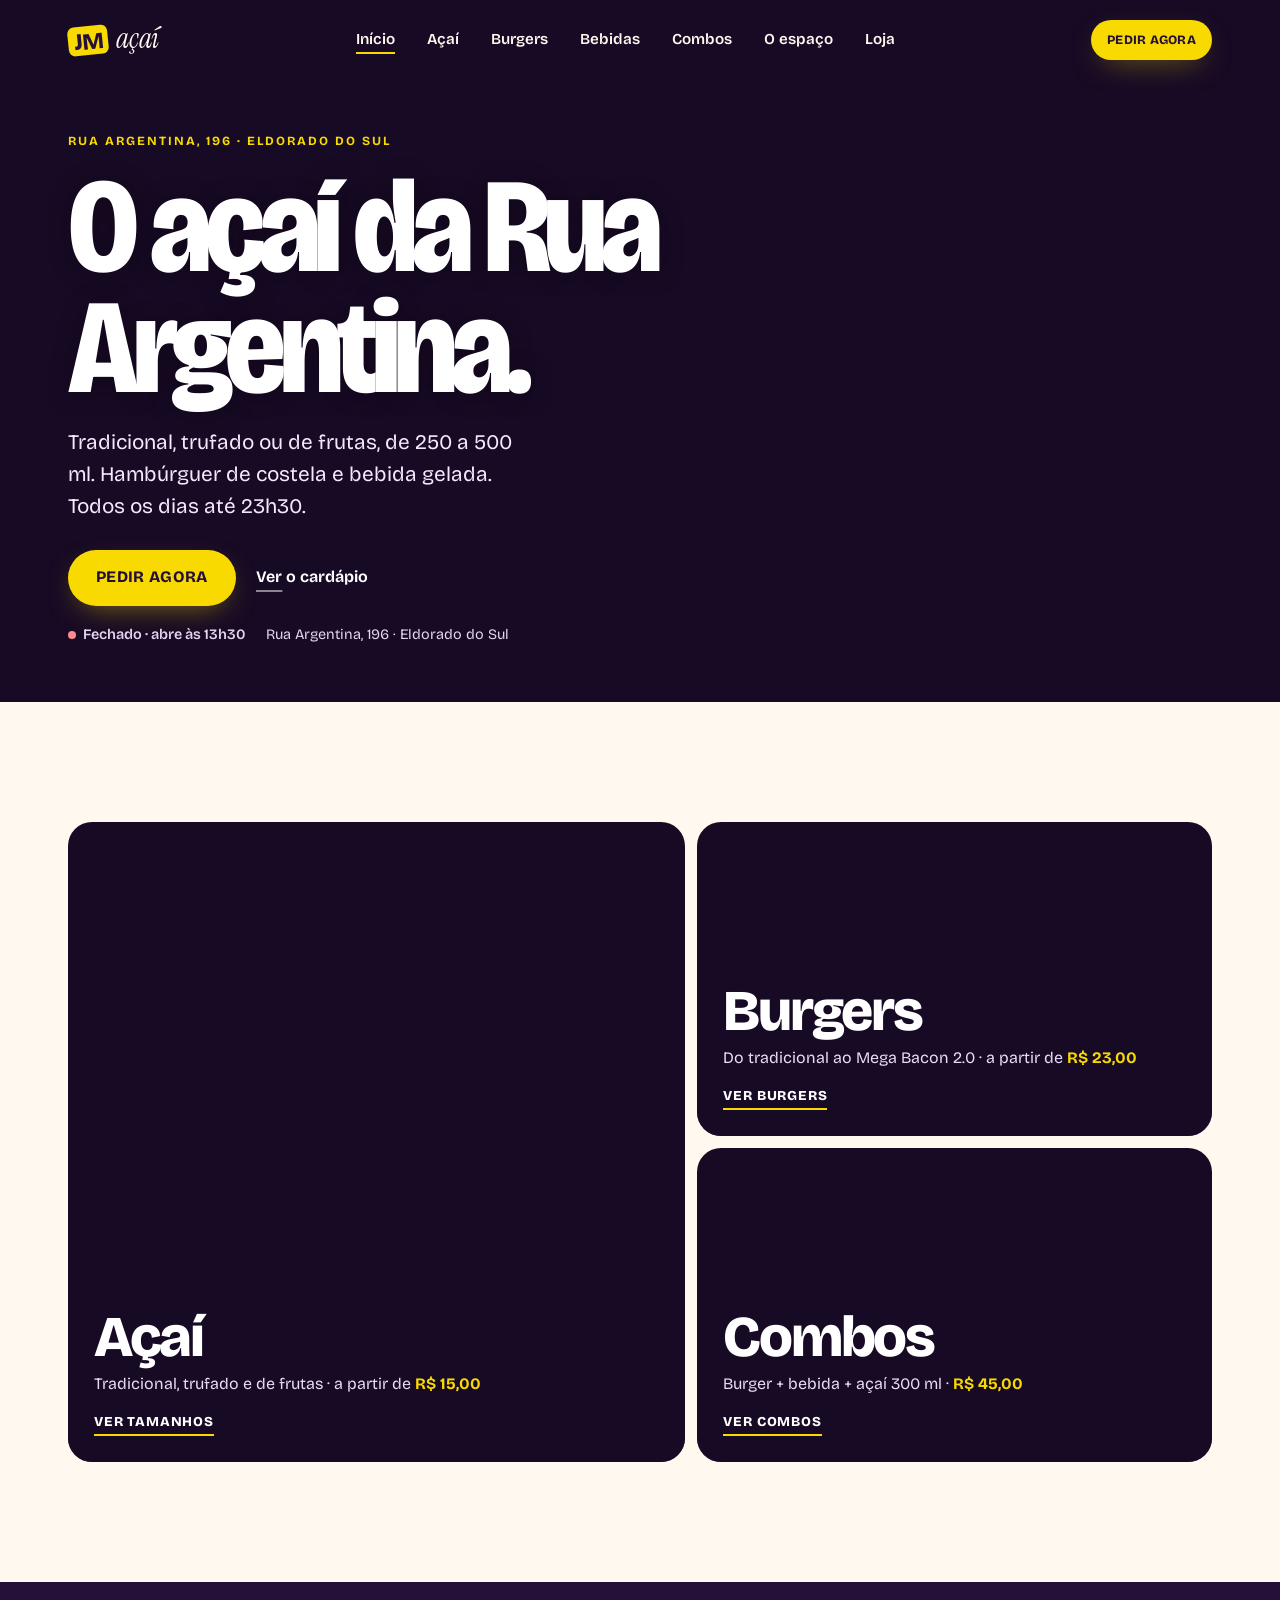
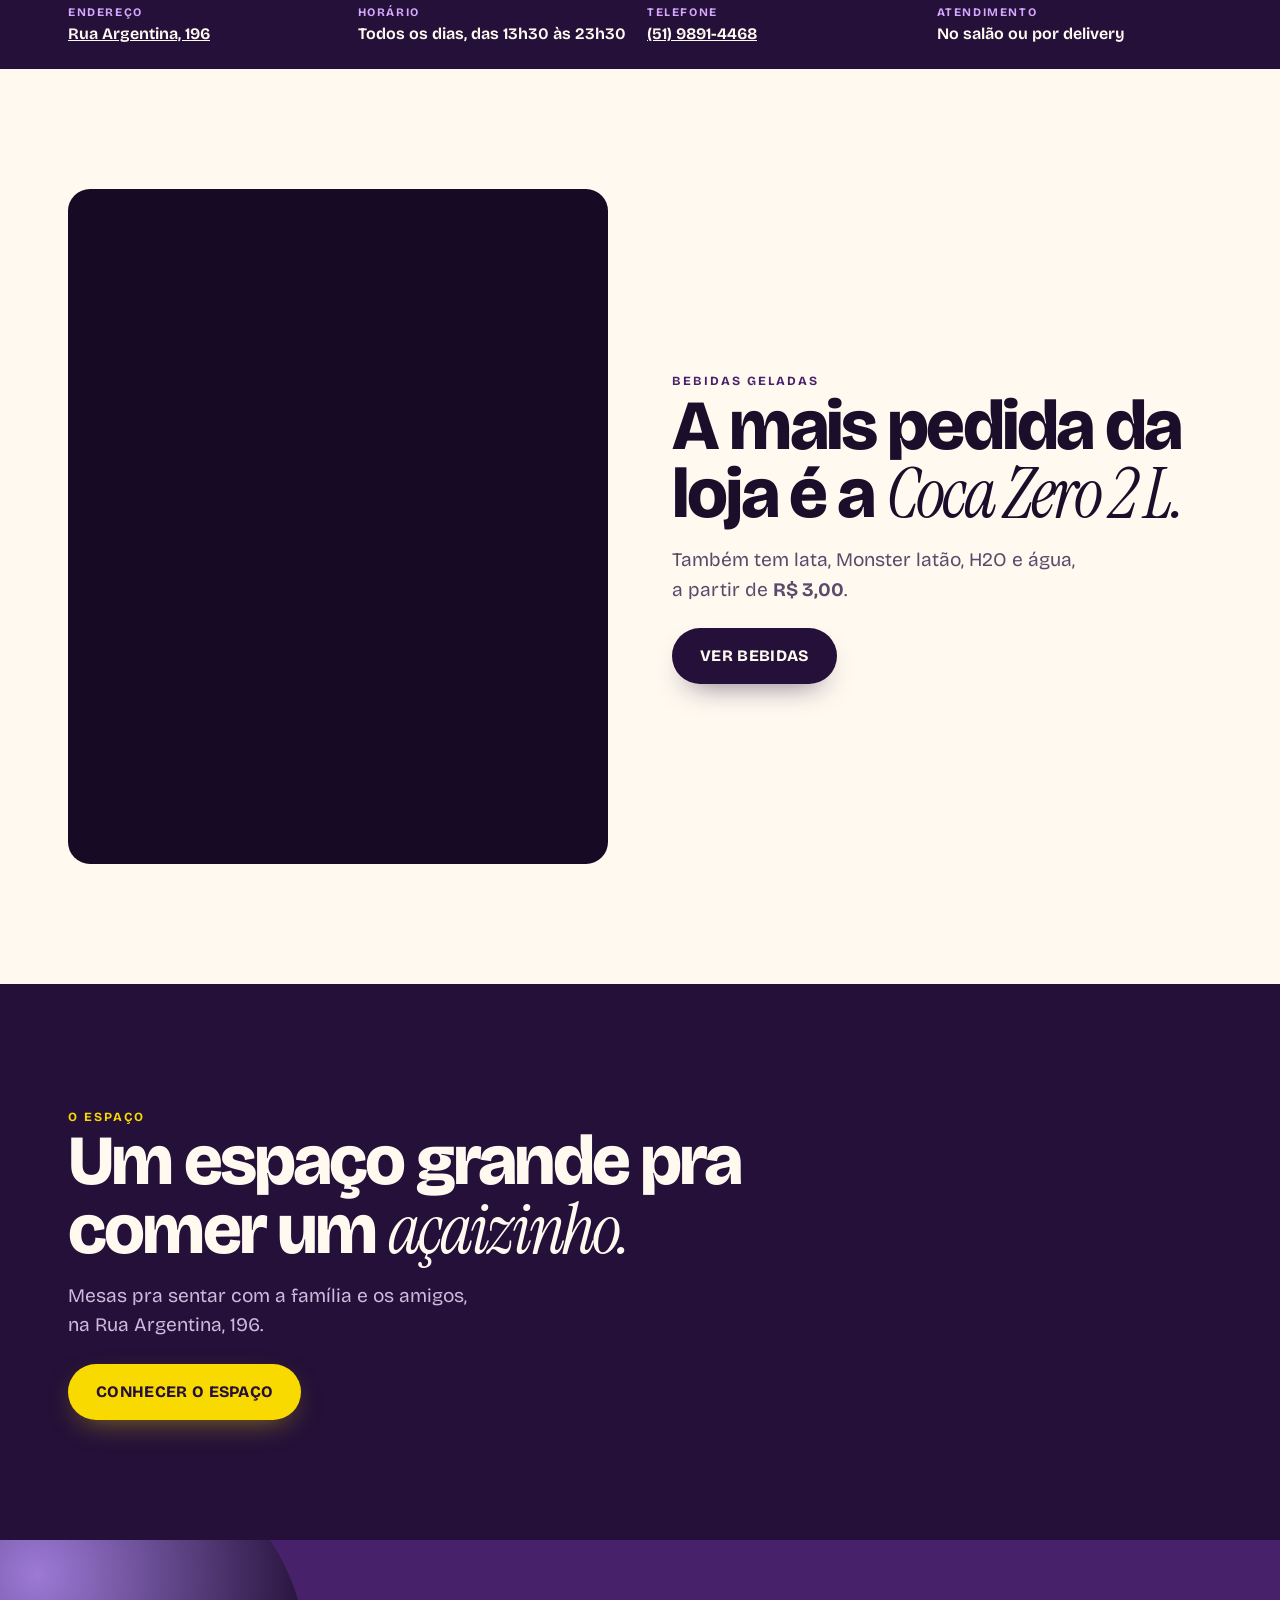
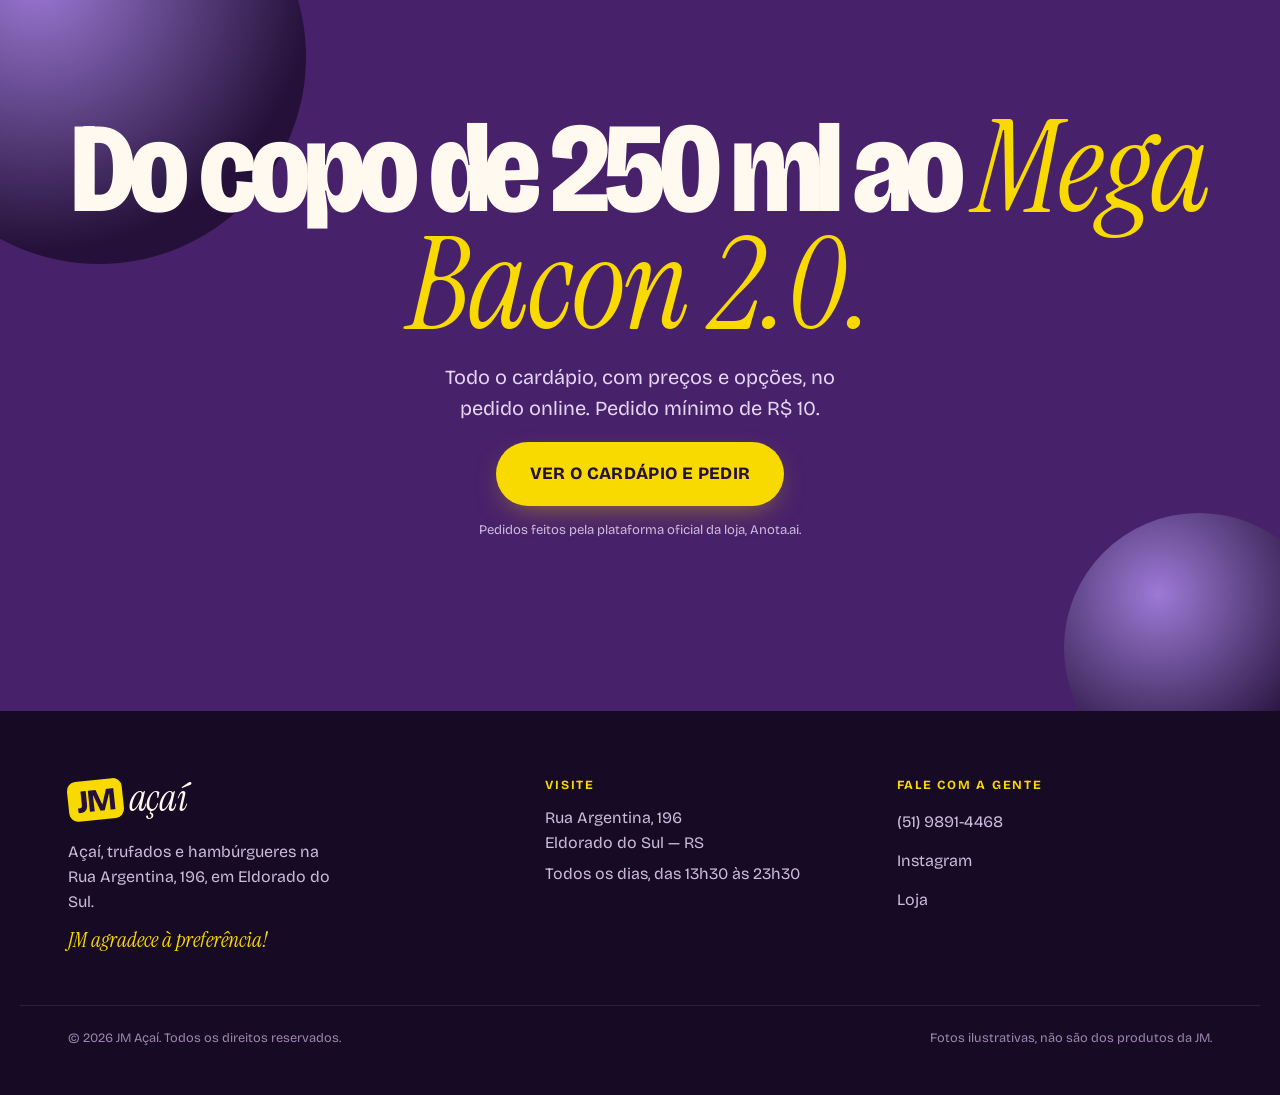
==== commit 5577f589: "Site em páginas separadas (Início, Açaí, Burgers, Bebidas, Combos, O espaço) - ferramentas/gerar_pag" ====
--- a/index.html
+++ b/index.html
@@ -4,599 +4,130 @@
 <meta charset="utf-8">
 <meta name="viewport" content="width=device-width, initial-scale=1, viewport-fit=cover">
 <title>JM Açaí | Açaí, Hambúrgueres e Delivery em Eldorado do Sul</title>
-<meta name="description" content="Conheça a JM Açaí em Eldorado do Sul. Açaí, hambúrgueres, delivery e atendimento presencial. Confira o cardápio e faça seu pedido.">
+<meta name="description" content="Açaí tradicional, trufado e de frutas, hambúrgueres e bebidas geladas na Rua Argentina, 196, Eldorado do Sul. Delivery e salão, todos os dias.">
 <meta name="theme-color" content="#241038">
 <link rel="icon" href="assets/favicon.svg" type="image/svg+xml">
-
 <meta property="og:type" content="website">
 <meta property="og:locale" content="pt_BR">
 <meta property="og:site_name" content="JM Açaí">
 <meta property="og:title" content="JM Açaí | Açaí, Hambúrgueres e Delivery em Eldorado do Sul">
-<meta property="og:description" content="Açaí, trufados e hambúrgueres na Rua Argentina, 196. Delivery e atendimento presencial. Peça pelo cardápio oficial.">
+<meta property="og:description" content="Açaí tradicional, trufado e de frutas, hambúrgueres e bebidas geladas na Rua Argentina, 196, Eldorado do Sul. Delivery e salão, todos os dias.">
 <meta property="og:image" content="assets/img/og.jpg">
-<meta name="twitter:card" content="summary_large_image">
-
 <link rel="preconnect" href="https://fonts.googleapis.com">
 <link rel="preconnect" href="https://fonts.gstatic.com" crossorigin>
 <link rel="stylesheet" href="https://fonts.googleapis.com/css2?family=Bricolage+Grotesque:opsz,wght@12..96,400..800&family=Instrument+Serif:ital@0;1&display=swap">
 <link rel="stylesheet" href="css/styles.css">
-<link rel="preload" as="image" href="assets/img/acai-bowl.svg">
-
-<script type="application/ld+json">
-{
-  "@context": "https://schema.org",
-  "@type": "Restaurant",
-  "name": "JM Açaí",
-  "servesCuisine": ["Açaí", "Hambúrgueres"],
-  "telephone": "+55 51 9891-4468",
-  "address": {
-    "@type": "PostalAddress",
-    "streetAddress": "Rua Argentina, 196",
-    "addressLocality": "Eldorado do Sul",
-    "addressRegion": "RS",
-    "addressCountry": "BR"
-  },
-  "openingHoursSpecification": [{
-    "@type": "OpeningHoursSpecification",
-    "dayOfWeek": ["Monday","Tuesday","Wednesday","Thursday","Friday","Saturday","Sunday"],
-    "opens": "13:30",
-    "closes": "23:30"
-  }],
-  "hasMenu": "https://pedido.anota.ai/loja/jm-acai",
-  "sameAs": ["https://www.instagram.com/jmacaieldoradodosul/"]
-}
-</script>
-
+<link rel="stylesheet" href="css/paginas.css">
 <script>document.documentElement.classList.add('js');setTimeout(function(){if(!window.JM_OK)document.documentElement.classList.remove('js')},2500)</script>
 <script src="js/config.js" defer></script>
 <script src="js/catalogo.js" defer></script>
 <script src="js/main.js" defer></script>
 </head>
-<body>
-
-<svg width="0" height="0" style="position:absolute" aria-hidden="true">
-  <symbol id="i-arrow" viewBox="0 0 24 24"><path d="M7 17 17 7M9 7h8v8" fill="none" stroke="currentColor" stroke-width="2.2" stroke-linecap="round" stroke-linejoin="round"/></symbol>
-  <symbol id="i-down" viewBox="0 0 24 24"><path d="M12 5v14m-6-6 6 6 6-6" fill="none" stroke="currentColor" stroke-width="2.2" stroke-linecap="round" stroke-linejoin="round"/></symbol>
-  <symbol id="i-insta" viewBox="0 0 24 24"><rect x="3" y="3" width="18" height="18" rx="5" fill="none" stroke="currentColor" stroke-width="2"/><circle cx="12" cy="12" r="4" fill="none" stroke="currentColor" stroke-width="2"/><circle cx="17.4" cy="6.6" r="1.2" fill="currentColor"/></symbol>
-  <symbol id="i-pin" viewBox="0 0 24 24"><path d="M12 21s-7-6.2-7-11.5a7 7 0 0 1 14 0C19 14.8 12 21 12 21Z" fill="none" stroke="currentColor" stroke-width="2" stroke-linejoin="round"/><circle cx="12" cy="9.5" r="2.5" fill="none" stroke="currentColor" stroke-width="2"/></symbol>
-  <symbol id="i-clock" viewBox="0 0 24 24"><circle cx="12" cy="12" r="9" fill="none" stroke="currentColor" stroke-width="2"/><path d="M12 7v5l3 2" fill="none" stroke="currentColor" stroke-width="2" stroke-linecap="round"/></symbol>
-  <symbol id="i-phone" viewBox="0 0 24 24"><path d="M5 4h4l2 5-2.5 1.5a11 11 0 0 0 5 5L15 13l5 2v4a2 2 0 0 1-2 2A16 16 0 0 1 3 6a2 2 0 0 1 2-2Z" fill="none" stroke="currentColor" stroke-width="2" stroke-linejoin="round"/></symbol>
-  <symbol id="i-bag" viewBox="0 0 24 24"><path d="M5 8h14l-1 12H6L5 8Z" fill="none" stroke="currentColor" stroke-width="2" stroke-linejoin="round"/><path d="M9 8V6a3 3 0 0 1 6 0v2" fill="none" stroke="currentColor" stroke-width="2"/></symbol>
-  <symbol id="i-arrow-left" viewBox="0 0 24 24"><path d="M19 12H5m6-6-6 6 6 6" fill="none" stroke="currentColor" stroke-width="2.2" stroke-linecap="round" stroke-linejoin="round"/></symbol>
-  <symbol id="i-arrow-right" viewBox="0 0 24 24"><path d="M5 12h14m-6-6 6 6-6 6" fill="none" stroke="currentColor" stroke-width="2.2" stroke-linecap="round" stroke-linejoin="round"/></symbol>
-  <symbol id="i-pause" viewBox="0 0 24 24"><path d="M8 5v14M16 5v14" fill="none" stroke="currentColor" stroke-width="2.6" stroke-linecap="round"/></symbol>
-  <symbol id="i-play" viewBox="0 0 24 24"><path d="M7 5l12 7-12 7Z" fill="currentColor"/></symbol>
-  <symbol id="i-moto" viewBox="0 0 24 24"><circle cx="6" cy="17" r="3" fill="none" stroke="currentColor" stroke-width="2"/><circle cx="18" cy="17" r="3" fill="none" stroke="currentColor" stroke-width="2"/><path d="M9 17h6l-3-7H8m7 0h3l2 7" fill="none" stroke="currentColor" stroke-width="2" stroke-linecap="round" stroke-linejoin="round"/></symbol>
-</svg>
-
+<body class="pg">
+<!-- Gerado por ferramentas/gerar_paginas.py. Edite o script, não este arquivo. -->
+<svg width="0" height="0" style="position:absolute" aria-hidden="true"><symbol id="i-insta" viewBox="0 0 24 24"><rect x="3" y="3" width="18" height="18" rx="5" fill="none" stroke="currentColor" stroke-width="2"/><circle cx="12" cy="12" r="4" fill="none" stroke="currentColor" stroke-width="2"/><circle cx="17.4" cy="6.6" r="1.2" fill="currentColor"/></symbol></svg>
 <a class="skip" href="#conteudo">Pular para o conteúdo</a>
 
-<!-- ============ HEADER ============ -->
 <header class="header" data-header>
   <div class="header__inner">
-    <a class="brand" href="#inicio" aria-label="JM Açaí, voltar ao início">
-      <!-- Substituir por logotipo original: <img src="assets/img/logo.svg" alt="JM Açaí"> -->
-      <span class="brand__jm">JM</span><span class="brand__acai">açaí</span>
-    </a>
-
+    <a class="brand" href="index.html" aria-label="JM Açaí, página inicial"><span class="brand__jm">JM</span><span class="brand__acai">açaí</span></a>
     <nav class="nav" aria-label="Principal">
       <ul class="nav__list" id="menu" data-menu>
-        <li><a href="#inicio" class="nav__link">Início</a></li>
-        <li><a href="#acai" class="nav__link">Açaí</a></li>
-        <li><a href="#burgers" class="nav__link">Burgers</a></li>
-        <li><a href="#bebidas" class="nav__link">Bebidas</a></li>
-        <li><a href="#combos" class="nav__link">Combos</a></li>
-        <li><a href="#espaco" class="nav__link">O espaço</a></li>
-        <li><a href="loja.html" class="nav__link nav__link--loja">Loja</a></li>
-        <li class="nav__mobile-extra">
-          <a class="btn btn--yellow btn--block" data-link="pedido" href="https://pedido.anota.ai/loja/jm-acai" target="_blank" rel="noopener">
-            Fazer pedido
-          </a>
-          <p class="nav__note">Você vai para o cardápio oficial no Anota.ai.</p>
-        </li>
+        <li><a href="index.html" class="nav__link" aria-current="page">Início</a></li><li><a href="acai.html" class="nav__link">Açaí</a></li><li><a href="burgers.html" class="nav__link">Burgers</a></li><li><a href="bebidas.html" class="nav__link">Bebidas</a></li><li><a href="combos.html" class="nav__link">Combos</a></li><li><a href="espaco.html" class="nav__link">O espaço</a></li><li><a href="loja.html" class="nav__link">Loja</a></li>
+        <li class="nav__mobile-extra"><a class="btn btn--yellow btn--block" data-link="pedido" href="https://pedido.anota.ai/loja/jm-acai" target="_blank" rel="noopener">Fazer pedido<span class="sr"> (abre o cardápio oficial em nova aba)</span></a><p class="nav__note">Você vai para o cardápio oficial no Anota.ai.</p></li>
       </ul>
     </nav>
-
-    <a class="btn btn--yellow btn--sm header__cta" data-link="pedido" href="https://pedido.anota.ai/loja/jm-acai" target="_blank" rel="noopener">
-      Pedir agora<span class="sr">(abre o cardápio oficial em nova aba)</span>
-    </a>
-
+    <a class="btn btn--yellow btn--sm header__cta" data-link="pedido" href="https://pedido.anota.ai/loja/jm-acai" target="_blank" rel="noopener">Pedir agora<span class="sr"> (abre o cardápio oficial em nova aba)</span></a>
     <button class="burger-btn" type="button" aria-expanded="false" aria-controls="menu" data-menu-btn>
-      <span class="sr" data-menu-label>Abrir menu</span>
-      <span class="burger-btn__bars" aria-hidden="true"><i></i><i></i></span>
+      <span class="sr" data-menu-label>Abrir menu</span><span class="burger-btn__bars" aria-hidden="true"><i></i><i></i></span>
     </button>
   </div>
 </header>
 
 <main id="conteudo">
-
-<!-- ============ HERO ============ -->
-<section class="hero" id="inicio" aria-labelledby="hero-title">
-  <div class="hero__glow" aria-hidden="true"></div>
-
-  <div class="hero__inner wrap">
-    <div class="hero__copy">
-      <p class="eyebrow hero__eyebrow" data-anim="rise">
-        <span class="dot" aria-hidden="true"></span>Eldorado do Sul · Açaí &amp; Burgers
-      </p>
-
-      <h1 class="hero__title" id="hero-title">
-        <span class="line"><span>Tem dias</span></span>
-        <span class="line"><span>que pedem</span></span>
-        <span class="line"><span>um <em>açaí.</em></span></span>
-      </h1>
-
-      <p class="hero__sub" data-anim="rise" style="--d:.55s">
-        E noites que pedem um burger. Seu açaí favorito, do seu jeito: escolha, monte e aproveite.
-      </p>
-
-      <div class="hero__actions" data-anim="rise" style="--d:.7s">
-        <a class="btn btn--yellow btn--lg" data-link="pedido" href="https://pedido.anota.ai/loja/jm-acai" target="_blank" rel="noopener">
-          Escolher meu pedido<span class="sr">(abre o cardápio oficial em nova aba)</span>
-        </a>
-        <a class="link-arrow" href="#acai">Ver o cardápio</a>
-      </div>
-
-      <ul class="hero__meta" data-anim="rise" style="--d:.85s">
-        <li><span class="status" data-status><span class="status__dot"></span><span data-status-text>Todos os dias, 13h30–23h30</span></span></li>
-        <li> Delivery e presencial</li>
-      </ul>
-    </div>
-
-    <div class="hero__visual" aria-hidden="true" data-parallax-root>
-      <div class="hero__ring">
-        <svg viewBox="0 0 200 200">
-          <defs><path id="ring-path" d="M100 100 m-84 0 a84 84 0 1 1 168 0 a84 84 0 1 1 -168 0"/></defs>
-          <text><textPath href="#ring-path" textLength="520">AÇAÍ · TRUFADOS · BURGERS · RUA ARGENTINA 196 ·</textPath></text>
-        </svg>
-      </div>
-      <div class="hero__bowl" data-depth="0.6">
-        <img src="assets/img/acai-bowl.svg" alt="" width="600" height="600" fetchpriority="high">
-      </div>
-      <div class="hero__burger" data-depth="1.3">
-        <img src="assets/img/burger.webp" alt="" width="766" height="587">
-      </div>
-      <span class="berry b1" data-depth="2"></span>
-      <span class="berry b2" data-depth="1.6"></span>
-      <span class="berry b3" data-depth="2.4"></span>
-      <span class="leaf l1" data-depth="1.8"></span>
-      <span class="leaf l2" data-depth="2.2"></span>
-      <span class="hero__tag">Imagens ilustrativas</span>
-    </div>
-  </div>
-
-  <!-- borda "escorrendo" -->
-  <svg class="drip" viewBox="0 0 1440 120" preserveAspectRatio="none" aria-hidden="true">
-    <path fill="#241038" d="M0 0H1440V40C1400 40 1392 70 1372 70 1352 70 1352 40 1300 40 1180 40 1150 40 1120 40 1096 40 1094 96 1068 96 1042 96 1046 40 1010 40H780C752 40 750 62 732 62 714 62 712 40 690 40H470C440 40 440 108 410 108 380 108 384 40 352 40H200C176 40 176 74 156 74 136 74 138 40 112 40H0Z">
-      <animate attributeName="d" dur="7s" repeatCount="indefinite" calcMode="spline" keySplines=".45 0 .55 1;.45 0 .55 1"
-        values="M0 0H1440V40C1400 40 1392 70 1372 70 1352 70 1352 40 1300 40 1180 40 1150 40 1120 40 1096 40 1094 96 1068 96 1042 96 1046 40 1010 40H780C752 40 750 62 732 62 714 62 712 40 690 40H470C440 40 440 108 410 108 380 108 384 40 352 40H200C176 40 176 74 156 74 136 74 138 40 112 40H0Z;
-                M0 0H1440V40C1400 40 1392 82 1372 82 1352 82 1352 40 1300 40 1180 40 1150 40 1120 40 1096 40 1094 112 1068 112 1042 112 1046 40 1010 40H780C752 40 750 54 732 54 714 54 712 40 690 40H470C440 40 440 118 410 118 380 118 384 40 352 40H200C176 40 176 88 156 88 136 88 138 40 112 40H0Z;
-                M0 0H1440V40C1400 40 1392 70 1372 70 1352 70 1352 40 1300 40 1180 40 1150 40 1120 40 1096 40 1094 96 1068 96 1042 96 1046 40 1010 40H780C752 40 750 62 732 62 714 62 712 40 690 40H470C440 40 440 108 410 108 380 108 384 40 352 40H200C176 40 176 74 156 74 136 74 138 40 112 40H0Z"/>
-    </path>
-  </svg>
-</section>
-
-<!-- ============ FAIXA ============ -->
-<div class="marquee" aria-hidden="true">
-  <div class="marquee__track">
-    <span>Açaí trufado</span><i></i><span>Mega Bacon</span><i></i><span>Trufado de frutas</span><i></i><span>Chicken Crispy</span><i></i><span>Costela Crispy</span><i></i><span>Coca Zero 2 L</span><i></i>
-    <span>Açaí trufado</span><i></i><span>Mega Bacon</span><i></i><span>Trufado de frutas</span><i></i><span>Chicken Crispy</span><i></i><span>Costela Crispy</span><i></i><span>Coca Zero 2 L</span><i></i>
-  </div>
-</div>
-
-<!-- ============ CAMPANHAS ============ -->
-<section class="promo" id="campanhas" aria-roledescription="carrossel" aria-label="Destaques da JM Açaí" data-promo>
-  <div class="promo__track" data-promo-track tabindex="0">
-
-    <article class="ad ad--acai" aria-roledescription="slide" aria-label="1 de 4: Açaí">
-      <div class="ad__copy">
-        <p class="ad__kicker">Açaí tradicional · 250 a 500 ml</p>
-        <h2 class="ad__title">Açaí<br><em>do seu tamanho.</em></h2>
-        <p class="ad__price"><small>a partir de</small> <strong data-price-from="acai-copo">R$ 15,00</strong></p>
-        <a class="btn btn--purple btn--lg" data-link="pedido" href="https://pedido.anota.ai/loja/jm-acai" target="_blank" rel="noopener">
-          Quero açaí<span class="sr">(abre o cardápio oficial em nova aba)</span>
-        </a>
-      </div>
-      <div class="ad__art" aria-hidden="true">
-        <img class="ad__img ad__img--bowl" src="assets/img/acai-bowl.svg" alt="" width="600" height="600" loading="lazy">
-        <span class="ad__sticker ad__sticker--sizes"><b>250</b><b>300</b><b>400</b><b>500</b><small>ml</small></span>
-      </div>
-      <span class="ad__note">Imagem ilustrativa</span>
-    </article>
-
-    <article class="ad ad--burger" aria-roledescription="slide" aria-label="2 de 4: Hambúrguer Mega Bacon">
-      <div class="ad__copy">
-        <p class="ad__kicker">Pão de brioche · costela 120 g · cheddar</p>
-        <h2 class="ad__title">Mega<br><em>Bacon.</em></h2>
-        <p class="ad__price"><strong data-price="burger-mega-bacon">R$ 28,00</strong></p>
-        <a class="btn btn--yellow btn--lg" data-link="pedido" href="https://pedido.anota.ai/loja/jm-acai" target="_blank" rel="noopener">
-          Pedir o Mega Bacon<span class="sr">(abre o cardápio oficial em nova aba)</span>
-        </a>
-      </div>
-      <div class="ad__art" aria-hidden="true">
-        <img class="ad__img ad__img--burger" src="assets/img/burger.webp" alt="" width="766" height="587" loading="lazy">
-        <span class="ad__sticker ad__sticker--round">Costela<br><b>120 g</b></span>
-      </div>
-      <span class="ad__note">Foto ilustrativa</span>
-    </article>
-
-    <article class="ad ad--combo" aria-roledescription="slide" aria-label="3 de 4: Combo burger, bebida e açaí">
-      <div class="ad__copy">
-        <p class="ad__kicker">Combo completo</p>
-        <h2 class="ad__title">Burger<br>+ bebida<br>+ <em>açaí.</em></h2>
-        <p class="ad__price"><strong data-price="combo-burger-acai">R$ 45,00</strong> <small>com açaí de 300 ml</small></p>
-        <a class="btn btn--purple btn--lg" data-link="pedido" href="https://pedido.anota.ai/loja/jm-acai" target="_blank" rel="noopener">
-          Quero o combo<span class="sr">(abre o cardápio oficial em nova aba)</span>
-        </a>
-      </div>
-      <div class="ad__art ad__art--trio" aria-hidden="true">
-        <img class="ad__img ad__img--t1" src="assets/img/acai-bowl.svg" alt="" width="600" height="600" loading="lazy">
-        <img class="ad__img ad__img--t2" src="assets/img/burger.webp" alt="" width="766" height="587" loading="lazy">
-        <img class="ad__img ad__img--t3" src="assets/img/bebida.svg" alt="" width="600" height="600" loading="lazy">
-      </div>
-      <span class="ad__note">Imagens ilustrativas</span>
-    </article>
-
-    <article class="ad ad--drink" aria-roledescription="slide" aria-label="4 de 4: Bebidas geladas">
-      <div class="ad__copy">
-        <p class="ad__kicker">Bebidas geladas</p>
-        <h2 class="ad__title">Gelada?<br><em>Tem.</em></h2>
-        <p class="ad__price ad__price--list">
-          <span>Lata <strong data-price="coca-lata">R$ 7,00</strong></span>
-          <span>2 litros <strong data-price="coca-2l">R$ 15,00</strong></span>
-        </p>
-        <a class="btn btn--purple btn--lg" href="#bebidas">
-          Ver bebidas
-        </a>
-      </div>
-      <div class="ad__art ad__art--drinks" aria-hidden="true">
-        <img class="ad__img ad__img--bottle" src="assets/img/garrafa.svg" alt="" width="300" height="800" loading="lazy">
-        <img class="ad__img ad__img--can" src="assets/img/bebida.svg" alt="" width="600" height="600" loading="lazy">
-        <span class="bubble" style="--x:18%;--s:14px;--d:0s"></span>
-        <span class="bubble" style="--x:62%;--s:10px;--d:1.2s"></span>
-        <span class="bubble" style="--x:80%;--s:18px;--d:2.4s"></span>
-        <span class="bubble" style="--x:40%;--s:8px;--d:3.1s"></span>
-      </div>
-      <span class="ad__note">Imagens ilustrativas</span>
-    </article>
-  </div>
-
-  <div class="promo__controls wrap">
-    <button class="promo__btn" type="button" data-promo-prev aria-label="Anúncio anterior"><svg class="ico"><use href="#i-arrow-left"/></svg></button>
-    <div class="promo__dots" data-promo-dots></div>
-    <button class="promo__btn promo__btn--pause" type="button" data-promo-pause aria-label="Pausar anúncios" aria-pressed="false">
-      <svg class="ico ico-pause"><use href="#i-pause"/></svg><svg class="ico ico-play"><use href="#i-play"/></svg>
-    </button>
-    <button class="promo__btn" type="button" data-promo-next aria-label="Próximo anúncio"><svg class="ico"><use href="#i-arrow-right"/></svg></button>
+<section class="pg-hero">
+  <div class="ph " aria-hidden="true"></div>
+  <div class="wrap pg-hero__inner">
+    <p class="eyebrow">Rua Argentina, 196 · Eldorado do Sul</p>
+    <h1>O açaí da Rua Argentina.</h1>
+    <p class="pg-hero__sub">Tradicional, trufado ou de frutas, de 250 a 500 ml. Hambúrguer de costela e bebida gelada. Todos os dias até 23h30.</p>
+    <div class="pg-hero__actions"><a class="btn btn--yellow btn--lg" data-link="pedido" href="https://pedido.anota.ai/loja/jm-acai" target="_blank" rel="noopener">Pedir agora<span class="sr"> (abre o cardápio oficial em nova aba)</span></a><a class="link-arrow" href="acai.html" style="color:#fff">Ver o cardápio</a></div>
+    <p class="pg-hero__meta"><span class="status" data-status><span class="status__dot"></span><span data-status-text>Todos os dias, 13h30–23h30</span></span><span>Rua Argentina, 196 · Eldorado do Sul</span></p>
   </div>
 </section>
-
-<!-- ============ AÇAÍ ============ -->
-<section class="acai" id="acai" aria-labelledby="acai-title">
-  <div class="wrap acai__grid">
-    <div class="acai__head">
-      <p class="eyebrow eyebrow--purple" data-reveal>Açaí · copos de 250 a 500 ml</p>
-      <h2 class="display" id="acai-title" data-reveal>
-        Tradicional, trufado ou <em>com frutas.</em>
-      </h2>
-      <p class="lead" data-reveal>
-        Copos de 250 a 500 ml, a partir de R$ 15. No trufado, o creme que você escolhe vai em volta do copo. No trufado de frutas, os cremes são grátis.
-      </p>
-    </div>
-
-    <figure class="acai__figure" data-reveal>
-      <div class="acai__plate">
-        <img src="assets/img/acai-bowl.svg" alt="Ilustração de tigela de açaí com granola, banana, morango e calda" width="600" height="600" loading="lazy">
-      </div>
-      <figcaption>Ilustração</figcaption>
-    </figure>
-
-    <div class="sizes">
-      <article class="size-card" data-reveal>
-        <p class="size-card__tag">4 tamanhos</p>
-        <h3>Açaí tradicional</h3>
-        <p>O açaí no copo, sem complicação.</p>
-        <ul class="size-list">
-          <li><span>250 ml</span><b data-price-opt="acai-copo|250 ml">R$ 15,00</b></li>
-          <li><span>300 ml</span><b data-price-opt="acai-copo|300 ml">R$ 19,00</b></li>
-          <li><span>400 ml</span><b data-price-opt="acai-copo|400 ml">R$ 22,00</b></li>
-          <li><span>500 ml</span><b data-price-opt="acai-copo|500 ml">R$ 25,00</b></li>
-        </ul>
-      </article>
-      <article class="size-card size-card--dark" data-reveal style="--d:.08s">
-        <p class="size-card__tag">Creme em volta do copo</p>
-        <h3>Açaí trufado</h3>
-        <p>Com o creme que você escolher em volta do copo.</p>
-        <ul class="size-list">
-          <li><span>250 ml</span><b data-price-opt="acai-trufado|250 ml">R$ 15,00</b></li>
-          <li><span>300 ml</span><b data-price-opt="acai-trufado|300 ml">R$ 19,00</b></li>
-          <li><span>400 ml</span><b data-price-opt="acai-trufado|400 ml">R$ 22,00</b></li>
-          <li><span>500 ml</span><b data-price-opt="acai-trufado|500 ml">R$ 25,00</b></li>
-        </ul>
-      </article>
-      <article class="size-card size-card--fruit" data-reveal style="--d:.16s">
-        <p class="size-card__tag">Até 4 cremes grátis</p>
-        <h3>Trufado de frutas</h3>
-        <p>Quanto maior o copo, mais cremes grátis.</p>
-        <ul class="size-list">
-          <li><span>250 ml <small>2 cremes</small></span><b data-price-opt="trufado-frutas|250 ml · 2 cremes grátis">R$ 15,00</b></li>
-          <li><span>300 ml <small>3 cremes</small></span><b data-price-opt="trufado-frutas|300 ml · 3 cremes grátis">R$ 19,00</b></li>
-          <li><span>400 ml <small>4 cremes</small></span><b data-price-opt="trufado-frutas|400 ml · 4 cremes grátis">R$ 22,00</b></li>
-        </ul>
-      </article>
-    </div>
-
-    <div class="acai__cta" data-reveal>
-      <a class="btn btn--purple btn--lg" data-link="pedido" href="https://pedido.anota.ai/loja/jm-acai" target="_blank" rel="noopener">
-        Escolher meu açaí<span class="sr">(abre o cardápio oficial em nova aba)</span>
-      </a>
-      <span class="hint">Preços do cardápio oficial</span>
+<section class="blk">
+  <div class="wrap">
+    <div class="doors">
+      <a class="door" href="acai.html"><div class="ph " aria-hidden="true"></div><div><h2>Açaí</h2><p>Tradicional, trufado e de frutas · a partir de <b data-price-from="acai-copo">R$ 15,00</b></p><span class="door__go">Ver tamanhos</span></div></a>
+      <a class="door" href="burgers.html"><div class="ph " aria-hidden="true"></div><div><h2>Burgers</h2><p>Do tradicional ao Mega Bacon 2.0 · a partir de <b data-price="burger-tradicional">R$ 23,00</b></p><span class="door__go">Ver burgers</span></div></a>
+      <a class="door" href="combos.html"><div class="ph " aria-hidden="true"></div><div><h2>Combos</h2><p>Burger + bebida + açaí 300 ml · <b data-price="combo-burger-acai">R$ 45,00</b></p><span class="door__go">Ver combos</span></div></a>
     </div>
   </div>
 </section>
-
-<!-- ============ BURGERS ============ -->
-<section class="burgers" id="burgers" aria-labelledby="burgers-title">
-  <div class="burgers__bigword" aria-hidden="true" data-bigword>BURGERS BURGERS</div>
-
-  <div class="wrap burgers__grid">
-    <div class="burgers__copy">
-      <p class="eyebrow eyebrow--yellow" data-reveal>Hambúrgueres · de R$ 23 a R$ 42</p>
-      <h2 class="display display--light" id="burgers-title" data-reveal>
-        Costela, cheddar e <em>pão brioche.</em>
-      </h2>
-      <p class="lead lead--light" data-reveal>
-        Bife bovino, costela artesanal ou frango crocante. Do tradicional de R$ 23 ao Mega Bacon 2.0 com fritas.
-      </p>
-
-      <ul class="board">
-        <li data-reveal><div class="board__row"><span class="board__name">Hambúrguer tradicional</span><i></i><b data-price="burger-tradicional">R$ 23,00</b></div><small>Pão tradicional, bife bovino de 120 g e queijo.</small></li>
-        <li data-reveal><div class="board__row"><span class="board__name">Chicken Crispy</span><i></i><b data-price="burger-chicken-crispy">R$ 23,00</b></div><small>Frango crocante, alface, tomate e cebola roxa.</small></li>
-        <li data-reveal><div class="board__row"><span class="board__name">Mega Bacon</span><i></i><b data-price="burger-mega-bacon">R$ 28,00</b></div><small>Brioche, costela de 120 g e 2 fatias de cheddar.</small></li>
-        <li data-reveal><div class="board__row"><span class="board__name">Costela Crispy</span><i></i><b data-price="burger-costela-crispy">R$ 31,99</b></div><small>Brioche, costela artesanal e muçarela empanada.</small></li>
-        <li data-reveal><div class="board__row"><span class="board__name">Mega Bacon 2.0 com fritas</span><i></i><b data-price="burger-mega-bacon-2">R$ 42,00</b></div><small>2 bifes de costela, 2 fatias de cheddar e fritas.</small></li>
-      </ul>
-
-      <div class="burgers__cta" data-reveal>
-        <a class="btn btn--yellow btn--lg" data-link="pedido" href="https://pedido.anota.ai/loja/jm-acai" target="_blank" rel="noopener">
-          Ver hambúrgueres<span class="sr">(abre o cardápio oficial em nova aba)</span>
-        </a>
-      </div>
-    </div>
-
-    <figure class="burgers__figure">
-      <div class="burgers__halo" aria-hidden="true"></div>
-      <img src="assets/img/burger.webp" alt="Hambúrguer com pão de gergelim, queijo, carne e alface" width="766" height="587" loading="lazy" data-burger>
-      <span class="burgers__badge" aria-hidden="true"><small>a partir de</small><b data-price="burger-tradicional">R$ 23,00</b></span>
-      <figcaption>Foto ilustrativa</figcaption>
-    </figure>
-  </div>
+<section class="infobar">
+  <dl class="wrap infobar__inner">
+    <div><dt>Endereço</dt><dd><a data-link="maps" href="https://www.google.com/maps/search/?api=1&amp;query=JM+A%C3%A7a%C3%AD%2C+Rua+Argentina+196%2C+Eldorado+do+Sul+RS" target="_blank" rel="noopener">Rua Argentina, 196</a></dd></div>
+    <div><dt>Horário</dt><dd data-jm="horario">Todos os dias, das 13h30 às 23h30</dd></div>
+    <div><dt>Telefone</dt><dd><a data-link="tel" href="tel:+555198914468" data-jm="telefone">(51) 9891-4468</a></dd></div>
+    <div><dt>Atendimento</dt><dd>No salão ou por delivery</dd></div>
+  </dl>
 </section>
-
-<!-- ============ BEBIDAS ============ -->
-<section class="drinks" id="bebidas" aria-labelledby="drinks-title">
-  <div class="drinks__waves" aria-hidden="true"></div>
-  <div class="wrap drinks__grid">
-    <div class="drinks__art" aria-hidden="true" data-reveal>
-      <span class="drinks__circle"></span>
-      <img class="drinks__bottle" src="assets/img/garrafa.svg" alt="" width="300" height="800" loading="lazy">
-      <img class="drinks__can drinks__can--a" src="assets/img/bebida.svg" alt="" width="600" height="600" loading="lazy">
-      <img class="drinks__can drinks__can--b" src="assets/img/bebida.svg" alt="" width="600" height="600" loading="lazy">
-      <span class="ice i1"></span><span class="ice i2"></span><span class="ice i3"></span>
-      <span class="drinks__tag">Ilustração</span>
-    </div>
-
-    <div class="drinks__copy">
-      <p class="eyebrow eyebrow--purple" data-reveal>Bebidas geladas</p>
-      <h2 class="display" id="drinks-title" data-reveal>A mais pedida é a <em>Coca Zero 2 L.</em></h2>
-      <p class="lead" data-reveal>É o item mais pedido da loja no cardápio online. Também tem lata, Monster latão, H2O e água.</p>
-
-      <ul class="drink-list" data-reveal>
-        <li><span>Coca-Cola Zero 2 L <em class="chip">Mais pedido</em></span><b data-price="coca-zero-2l">R$ 15,00</b></li>
-        <li><span>Coca-Cola 2 L</span><b data-price="coca-2l">R$ 15,00</b></li>
-        <li><span>Coca-Cola lata</span><b data-price="coca-lata">R$ 7,00</b></li>
-        <li><span>Coca-Cola Zero lata</span><b data-price="coca-zero-lata">R$ 7,00</b></li>
-        <li><span>Guaraná lata</span><b data-price="guarana-lata">R$ 6,00</b></li>
-        <li><span>Monster latão</span><b data-price="monster">R$ 10,00</b></li>
-        <li><span>H2O</span><b data-price="h2o">R$ 8,00</b></li>
-        <li><span>Água com ou sem gás</span><b data-price="agua">R$ 3,00</b></li>
-      </ul>
-
-      <div class="drinks__cta" data-reveal>
-        <a class="btn btn--purple btn--lg" data-link="pedido" href="https://pedido.anota.ai/loja/jm-acai" target="_blank" rel="noopener">
-          Pedir bebidas<span class="sr">(abre o cardápio oficial em nova aba)</span>
-        </a>
-      </div>
+<section class="blk">
+  <div class="wrap split">
+    <div class="ph " aria-hidden="true"></div>
+    <div>
+      <p class="eyebrow eyebrow--purple">Bebidas geladas</p>
+      <h2>A mais pedida da loja é a <em>Coca Zero 2 L.</em></h2>
+      <p class="lead">Também tem lata, Monster latão, H2O e água, a partir de <b data-price="agua">R$ 3,00</b>.</p>
+      <p style="margin-top:24px"><a class="btn btn--purple btn--lg" href="bebidas.html">Ver bebidas</a></p>
     </div>
   </div>
 </section>
-
-<!-- ============ COMBOS ============ -->
-<section class="combos2" id="combos" aria-labelledby="combos-title">
+<section class="blk blk--purple">
   <div class="wrap">
-    <div class="combos2__head">
-      <p class="eyebrow eyebrow--yellow" data-reveal>Combos</p>
-      <h2 class="display display--light" id="combos-title" data-reveal>Burger, bebida e açaí <em>por <span data-price="combo-burger-acai">R$ 45,00</span>.</em></h2>
-    </div>
-
-    <div class="posters">
-      <article class="poster poster--main" data-reveal>
-        <p class="poster__tag">Com açaí de 300 ml</p>
-        <h3 class="poster__title">Burger + bebida + açaí 300 ml</h3>
-        <p class="poster__desc">Hambúrguer clássico, bebida e um açaí de 300 ml pra fechar.</p>
-        <p class="poster__price" data-price="combo-burger-acai">R$ 45,00</p>
-        <a class="btn btn--yellow" data-link="pedido" href="https://pedido.anota.ai/loja/jm-acai" target="_blank" rel="noopener">Pedir o combo com açaí<span class="sr">(abre o cardápio oficial em nova aba)</span></a>
-        <div class="poster__art" aria-hidden="true">
-          <img class="pa1" src="assets/img/acai-bowl.svg" alt="" width="600" height="600" loading="lazy">
-          <img class="pa2" src="assets/img/burger.webp" alt="" width="766" height="587" loading="lazy">
-          <img class="pa3" src="assets/img/bebida.svg" alt="" width="600" height="600" loading="lazy">
-        </div>
-      </article>
-
-      <article class="poster poster--yellow" data-reveal style="--d:.08s">
-        <p class="poster__tag">Com fritas e bebida</p>
-        <h3 class="poster__title">Hambúrguer tradicional, bebida e fritas</h3>
-        <p class="poster__desc">Bife bovino de 150 g e 2 fatias de cheddar, com bebida e fritas.</p>
-        <p class="poster__price" data-price="combo-tradicional">R$ 35,00</p>
-        <a class="btn btn--purple" data-link="pedido" href="https://pedido.anota.ai/loja/jm-acai" target="_blank" rel="noopener">Pedir o combo com fritas<span class="sr">(abre o cardápio oficial em nova aba)</span></a>
-        <img class="poster__img" src="assets/img/burger.webp" alt="" width="766" height="587" loading="lazy">
-      </article>
-
-      <article class="poster poster--lilac" data-reveal style="--d:.16s">
-        <p class="poster__tag">2 carnes + fritas</p>
-        <h3 class="poster__title">Mega Bacon 2.0 com fritas</h3>
-        <p class="poster__desc">2 bifes de costela de 120 g, 2 fatias de cheddar e fritas.</p>
-        <p class="poster__price" data-price="burger-mega-bacon-2">R$ 42,00</p>
-        <a class="btn btn--purple" data-link="pedido" href="https://pedido.anota.ai/loja/jm-acai" target="_blank" rel="noopener">Pedir o Mega Bacon 2.0<span class="sr">(abre o cardápio oficial em nova aba)</span></a>
-        <img class="poster__img" src="assets/img/burger.webp" alt="" width="766" height="587" loading="lazy">
-      </article>
-    </div>
-    <p class="combos2__note">Imagens ilustrativas. Bebidas e molhos conforme disponibilidade no cardápio oficial.</p>
+    <p class="eyebrow eyebrow--yellow">O espaço</p>
+    <h2>Um espaço grande pra comer um <em>açaizinho.</em></h2>
+    <p class="lead">Mesas pra sentar com a família e os amigos, na Rua Argentina, 196.</p>
+    <p style="margin-top:24px"><a class="btn btn--yellow btn--lg" href="espaco.html">Conhecer o espaço</a></p>
   </div>
 </section>
-
-<!-- ============ O ESPAÇO ============ -->
-<section class="space" id="espaco" aria-labelledby="space-title">
-  <div class="wrap">
-    <p class="eyebrow eyebrow--purple" data-reveal>Rua Argentina, 196</p>
-    <h2 class="space__title" id="space-title" data-reveal>Um espaço grande pra comer um <em>açaizinho.</em></h2>
-  </div>
-
-  <figure class="space__figure" data-reveal>
-    <div class="space__frame">
-      <img src="assets/img/espaco.svg" alt="Ilustração de um salão de açaíteria com mesas, balcão, luminárias e letreiro em neon" width="1200" height="800" loading="lazy" data-space-img>
-    </div>
-    <figcaption class="wrap">Ilustração. Fotos do nosso espaço em breve.</figcaption>
-  </figure>
-
-  <div class="wrap">
-    <p class="space__lead" data-reveal>Puxa uma cadeira. Tem lugar pra sentar com a família e os amigos e tomar o açaí com calma, do jeito que ele merece.</p>
-
-    <dl class="space__facts" data-reveal>
-      <div><dt>Onde</dt><dd><span data-jm="rua">Rua Argentina, 196</span>, Eldorado do Sul</dd></div>
-      <div><dt>Quando</dt><dd data-jm="horario">Todos os dias, das 13h30 às 23h30</dd></div>
-      <div><dt>Como</dt><dd>No salão ou por delivery</dd></div>
-    </dl>
-
-    <div class="space__cta" data-reveal>
-      <a class="btn btn--purple btn--lg" data-link="maps" href="https://www.google.com/maps/search/?api=1&amp;query=JM+A%C3%A7a%C3%AD%2C+Rua+Argentina+196%2C+Eldorado+do+Sul+RS" target="_blank" rel="noopener">
-        Como chegar<span class="sr">(abre o Google Maps em nova aba)</span>
-      </a>
-      <a class="link-arrow link-arrow--purple" data-link="instagram" href="https://www.instagram.com/jmacaieldoradodosul/" target="_blank" rel="noopener">Ver no Instagram</a>
-    </div>
+<section class="final" aria-labelledby="final-title">
+  <div class="wrap final__inner">
+    <h2 class="final__title" id="final-title">Do copo de 250 ml ao <em>Mega Bacon 2.0.</em></h2>
+    <p class="final__text">Todo o cardápio, com preços e opções, no pedido online. Pedido mínimo de R$ 10.</p>
+    <div><a class="btn btn--yellow btn--xl" data-link="pedido" href="https://pedido.anota.ai/loja/jm-acai" target="_blank" rel="noopener">Ver o cardápio e pedir<span class="sr"> (abre o cardápio oficial em nova aba)</span></a><p class="final__note">Pedidos feitos pela plataforma oficial da loja, Anota.ai.</p></div>
   </div>
 </section>
-
-<!-- ============ A JM ============ -->
-<section class="about" id="a-jm" aria-labelledby="about-title">
-  <div class="wrap">
-    <p class="eyebrow eyebrow--purple" data-reveal>Endereço e horário</p>
-    <h2 class="statement" id="about-title" data-reveal>
-      Peça pelo celular ou venha até a <span class="hl">Rua Argentina, 196.</span>
-    </h2>
-
-    <div class="about__grid">
-      <dl class="info">
-        <div class="info__row" data-reveal>
-          <dt> Endereço</dt>
-          <dd>
-            <span data-jm="rua">Rua Argentina, 196</span><br>
-            <span data-jm="cidade">Eldorado do Sul — RS</span>, <span data-jm="pais">Brasil</span>
-            <a class="link-arrow link-arrow--sm" data-link="maps" href="https://www.google.com/maps/search/?api=1&amp;query=JM+A%C3%A7a%C3%AD%2C+Rua+Argentina+196%2C+Eldorado+do+Sul+RS" target="_blank" rel="noopener">Abrir no Google Maps</a>
-          </dd>
-        </div>
-        <div class="info__row" data-reveal>
-          <dt> Horário</dt>
-          <dd>
-            <span data-jm="horario">Todos os dias, das 13h30 às 23h30</span>
-            <span class="status status--dark" data-status><span class="status__dot"></span><span data-status-text>Consulte o horário</span></span>
-          </dd>
-        </div>
-        <div class="info__row" data-reveal>
-          <dt> Telefone</dt>
-          <dd><a class="tel" data-link="tel" href="tel:+555198914468"><span data-jm="telefone">(51) 9891-4468</span></a></dd>
-        </div>
-        <div class="info__row" data-reveal>
-          <dt> Atendimento</dt>
-          <dd data-jm="atendimento">Delivery e presencial</dd>
-        </div>
-      </dl>
-
-      <div class="about__side">
-        <div class="map" data-reveal>
-          <iframe data-map title="Mapa: JM Açaí, Rua Argentina, 196, Eldorado do Sul" loading="lazy" referrerpolicy="no-referrer-when-downgrade"
-            data-src="https://www.google.com/maps?q=Rua+Argentina,+196,+Eldorado+do+Sul+-+RS&amp;output=embed"></iframe>
-          <a class="map__cover" data-link="maps" href="https://www.google.com/maps/search/?api=1&amp;query=JM+A%C3%A7a%C3%AD%2C+Rua+Argentina+196%2C+Eldorado+do+Sul+RS" target="_blank" rel="noopener">
-                        <span>Como chegar</span>
-          </a>
-        </div>
-
-        <a class="insta" data-link="instagram" href="https://www.instagram.com/jmacaieldoradodosul/" target="_blank" rel="noopener" data-reveal>
-          <svg class="insta__ico" aria-hidden="true"><use href="#i-insta"/></svg>
-          <span class="insta__txt">
-            <small>Siga a JM no Instagram</small>
-            <strong data-jm="instagramHandle">@jmacaieldoradodosul</strong>
-          </span>
-        </a>
-      </div>
-    </div>
-  </div>
-</section>
-
-<!-- ============ CTA FINAL ============ -->
-<section class="final" aria-labelledby="final-title">
-  <div class="wrap final__inner">
-    <h2 class="final__title" id="final-title" data-reveal>Do copo de 250 ml ao <em>Mega Bacon 2.0.</em></h2>
-    <p class="final__text" data-reveal>Todo o cardápio, com preços e opções, no pedido online. Pedido mínimo de R$ 10.</p>
-    <div data-reveal>
-      <a class="btn btn--yellow btn--xl" data-link="pedido" href="https://pedido.anota.ai/loja/jm-acai" target="_blank" rel="noopener">
-        Ver o cardápio e pedir<span class="sr">(abre o cardápio oficial em nova aba)</span>
-      </a>
-      <p class="final__note">Pedidos feitos pela plataforma oficial da loja, Anota.ai.</p>
-    </div>
-  </div>
-</section>
-
 </main>
 
-<!-- ============ FOOTER ============ -->
 <footer class="footer">
   <div class="wrap footer__grid">
     <div class="footer__brand">
-      <a class="brand brand--lg" href="#inicio" aria-label="JM Açaí, voltar ao início">
-        <span class="brand__jm">JM</span><span class="brand__acai">açaí</span>
-      </a>
+      <a class="brand brand--lg" href="index.html" aria-label="JM Açaí, página inicial"><span class="brand__jm">JM</span><span class="brand__acai">açaí</span></a>
       <p>Açaí, trufados e hambúrgueres na Rua Argentina, 196, em Eldorado do Sul.</p>
       <p class="footer__sign">JM agradece à preferência!</p>
     </div>
-
     <div class="footer__col">
       <h3>Visite</h3>
       <p><span data-jm="rua">Rua Argentina, 196</span><br><span data-jm="cidade">Eldorado do Sul — RS</span></p>
       <p data-jm="horario">Todos os dias, das 13h30 às 23h30</p>
     </div>
-
     <div class="footer__col">
       <h3>Fale com a gente</h3>
       <p><a data-link="tel" href="tel:+555198914468"><span data-jm="telefone">(51) 9891-4468</span></a></p>
       <p><a data-link="instagram" href="https://www.instagram.com/jmacaieldoradodosul/" target="_blank" rel="noopener">Instagram</a></p>
-      <p><a data-link="pedido" href="https://pedido.anota.ai/loja/jm-acai" target="_blank" rel="noopener">Fazer pedido</a></p>
+      <p><a href="loja.html">Loja</a></p>
     </div>
   </div>
   <div class="wrap footer__bottom">
     <p>© <span data-year>2026</span> JM Açaí. Todos os direitos reservados.</p>
-    <p class="footer__credits">Imagens ilustrativas. Foto do hambúrguer: Renee Comet / National Cancer Institute (domínio público).</p>
+    <p class="footer__credits">Fotos ilustrativas, não são dos produtos da JM.</p>
   </div>
 </footer>
 
-<!-- ============ BARRA DE PEDIDO (MOBILE) ============ -->
 <div class="orderbar" data-orderbar>
-  <span class="orderbar__info">
-    <span class="status status--bar" data-status="curto"><span class="status__dot"></span><span data-status-text>13h30–23h30</span></span>
-  </span>
-  <a class="btn btn--yellow orderbar__btn" data-link="pedido" href="https://pedido.anota.ai/loja/jm-acai" target="_blank" rel="noopener" tabindex="-1"> Pedir agora<span class="sr">(abre o cardápio oficial em nova aba)</span>
-  </a>
+  <span class="orderbar__info"><span class="status status--bar" data-status="curto"><span class="status__dot"></span><span data-status-text>13h30–23h30</span></span></span>
+  <a class="btn btn--yellow orderbar__btn" data-link="pedido" href="https://pedido.anota.ai/loja/jm-acai" target="_blank" rel="noopener" tabindex="-1">Pedir agora<span class="sr"> (abre o cardápio oficial em nova aba)</span></a>
 </div>
-
 </body>
 </html>
--- a/css/paginas.css
+++ b/css/paginas.css
@@ -0,0 +1,155 @@
+/* ==========================================================
+   JM Açaí — páginas com foto (usa os tokens de styles.css)
+   ========================================================== */
+
+/* transição suave entre páginas (navegadores que suportam) */
+@view-transition { navigation: auto; }
+::view-transition-old(root) { animation: vt-out .25s ease both; }
+::view-transition-new(root) { animation: vt-in .35s ease both; }
+@keyframes vt-out { to { opacity: 0; } }
+@keyframes vt-in { from { opacity: 0; } }
+
+body.pg { background: var(--creme); }
+
+/* ---------- Foto ---------- */
+.ph { position: relative; overflow: hidden; background: var(--roxo-900); }
+.ph img { width: 100%; height: 100%; object-fit: cover; display: block; }
+.ph__credit {
+  position: absolute; right: 10px; bottom: 8px; z-index: 2; max-width: 70%;
+  font-size: .62rem; line-height: 1.3; color: rgba(255, 255, 255, .78); text-align: right;
+  text-shadow: 0 1px 2px rgba(0, 0, 0, .6);
+}
+.ph__credit a { color: inherit; }
+
+/* ---------- Hero de página ---------- */
+.pg-hero {
+  position: relative; min-height: 78svh; display: flex; align-items: flex-end; color: #fff; isolation: isolate;
+  padding: calc(var(--header-h) + 40px) 0 56px;
+}
+.pg-hero .ph { position: absolute; inset: 0; z-index: -2; }
+.pg-hero .ph img { animation: slowzoom 9s ease-out both; }
+@keyframes slowzoom { from { transform: scale(1.08); } to { transform: scale(1); } }
+.pg-hero::after {
+  content: ""; position: absolute; inset: 0; z-index: -1;
+  background: linear-gradient(180deg, rgba(23, 10, 36, .55) 0%, rgba(23, 10, 36, .05) 35%, rgba(23, 10, 36, .2) 55%, rgba(23, 10, 36, .88) 100%);
+}
+.pg-hero__inner { width: 100%; }
+.pg-hero .eyebrow { color: var(--amarelo); }
+.pg-hero h1 {
+  margin-top: 14px; font-size: clamp(3rem, 12vw, 8.4rem); line-height: .9; letter-spacing: -.045em; font-weight: 800;
+  font-variation-settings: "wdth" 85; max-width: 12ch; text-wrap: balance; text-shadow: 0 2px 24px rgba(0, 0, 0, .25);
+}
+.pg-hero p.pg-hero__sub { margin-top: 18px; max-width: 36ch; font-size: clamp(1.05rem, 2.4vw, 1.3rem); color: #F3E9FA; }
+.pg-hero__actions { margin-top: 26px; display: flex; flex-wrap: wrap; gap: 12px 20px; align-items: center; }
+.pg-hero__meta { margin-top: 18px; font-size: .9rem; color: #E4D5F1; display: flex; flex-wrap: wrap; gap: 6px 20px; }
+.pg-hero--short { min-height: 62svh; }
+
+/* ---------- Blocos ---------- */
+.blk { padding: clamp(64px, 10vw, 120px) 0; }
+.blk--dark { background: var(--roxo-900); color: var(--creme); }
+.blk--purple { background: var(--roxo-800); color: var(--creme); }
+.blk--yellow { background: var(--amarelo); color: var(--roxo-800); }
+.blk h2 { font-size: clamp(2.2rem, 6.4vw, 4.4rem); line-height: .96; letter-spacing: -.04em; font-weight: 800; max-width: 16ch; text-wrap: balance; }
+.blk h2 em { font-family: var(--f-serif); font-style: italic; font-weight: 400; }
+.blk .lead { margin-top: 16px; }
+.blk--dark .lead, .blk--purple .lead { color: #CDBBDD; }
+
+/* foto + texto lado a lado */
+.split { display: grid; gap: 32px; align-items: center; }
+.split .ph { aspect-ratio: 4 / 5; border-radius: 22px; }
+.split .ph--wide { aspect-ratio: 4 / 3; }
+
+/* ---------- Portas (início) ---------- */
+.doors { display: grid; gap: 12px; }
+.door {
+  position: relative; display: flex; align-items: flex-end; min-height: 420px; padding: 26px; border-radius: 24px; overflow: hidden;
+  color: #fff; text-decoration: none; isolation: isolate;
+}
+.door .ph { position: absolute; inset: 0; z-index: -2; }
+.door .ph img { transition: transform 1.2s var(--ease); }
+.door:hover .ph img { transform: scale(1.06); }
+.door::after { content: ""; position: absolute; inset: 0; z-index: -1; background: linear-gradient(180deg, transparent 35%, rgba(23, 10, 36, .9)); }
+.door h2 { font-size: clamp(2.4rem, 7vw, 3.6rem); line-height: .9; letter-spacing: -.04em; font-weight: 800; }
+.door p { margin-top: 8px; color: #EADCF5; }
+.door b { color: var(--amarelo); }
+.door__go { display: inline-block; margin-top: 14px; font-weight: 800; text-transform: uppercase; font-size: .85rem; letter-spacing: .06em; border-bottom: 2px solid var(--amarelo); padding-bottom: 2px; }
+
+/* ---------- Faixa de informação ---------- */
+.infobar { background: var(--roxo-800); color: var(--creme); }
+.infobar__inner { display: grid; gap: 14px; padding-block: 22px; }
+.infobar dt { font-size: .72rem; font-weight: 700; letter-spacing: .14em; text-transform: uppercase; color: var(--lilas); }
+.infobar dd { font-weight: 650; }
+.infobar a { color: inherit; }
+
+/* ---------- Listas de preço ---------- */
+.plist { margin-top: 28px; border-top: 2px solid currentColor; }
+.plist li { display: flex; align-items: baseline; gap: 10px; padding: 14px 0; border-bottom: 1px solid rgba(72, 33, 107, .18); }
+.blk--dark .plist li, .blk--purple .plist li { border-color: rgba(215, 168, 255, .18); }
+.plist__name { font-weight: 750; font-size: clamp(1.05rem, 3.4vw, 1.25rem); letter-spacing: -.01em; }
+.plist__name small { display: block; font-weight: 500; font-size: .85rem; color: var(--tinta-2); letter-spacing: 0; }
+.blk--dark .plist__name small, .blk--purple .plist__name small { color: #BFA9D3; }
+.plist i { flex: 1; min-width: 16px; border-bottom: 2px dotted rgba(72, 33, 107, .3); translate: 0 -5px; }
+.blk--dark .plist i, .blk--purple .plist i { border-color: rgba(215, 168, 255, .3); }
+.plist b { font-weight: 800; font-size: 1.15rem; white-space: nowrap; }
+.blk--dark .plist b, .blk--purple .plist b { color: var(--amarelo); }
+.plist .chip { margin-left: 6px; }
+
+/* tamanhos lado a lado (açaí) */
+.tiers { display: grid; gap: 14px; margin-top: 36px; }
+.tier { border-radius: 22px; overflow: hidden; background: var(--branco); border: 1.5px solid rgba(72, 33, 107, .12); }
+.tier .ph { aspect-ratio: 16 / 10; }
+.tier__body { padding: 22px 22px 18px; }
+.tier h3 { font-size: 1.7rem; letter-spacing: -.04em; font-weight: 800; color: var(--roxo-800); line-height: 1; }
+.tier__body > p { margin-top: 6px; color: var(--tinta-2); }
+.tier .plist { margin-top: 16px; border-top-width: 1px; color: var(--roxo-800); }
+.tier .plist li { padding: 10px 0; }
+
+/* ---------- Pôster de combo ---------- */
+.deal { display: grid; gap: 0; border-radius: 26px; overflow: hidden; background: var(--roxo-800); color: var(--creme); }
+.deal .ph { aspect-ratio: 4 / 3; }
+.deal__body { padding: 30px 26px; display: grid; gap: 10px; align-content: center; justify-items: start; }
+.deal__tag { font-size: .72rem; font-weight: 800; letter-spacing: .12em; text-transform: uppercase; color: var(--amarelo); }
+.deal h3 { font-size: clamp(1.9rem, 5vw, 3rem); line-height: .95; letter-spacing: -.04em; font-weight: 800; }
+.deal p { color: #D9C8E8; max-width: 36ch; }
+.deal__price { font-size: clamp(2.6rem, 8vw, 4rem) !important; font-weight: 800; color: var(--amarelo) !important; letter-spacing: -.04em; line-height: 1; }
+.deal--yellow { background: var(--amarelo); color: var(--roxo-800); }
+.deal--yellow p { color: #4A3A12; }
+.deal--yellow .deal__tag, .deal--yellow .deal__price { color: var(--roxo-700) !important; }
+.deals { display: grid; gap: 16px; margin-top: 36px; }
+
+/* ---------- Mapa grande ---------- */
+.bigmap { border-radius: 24px; overflow: hidden; aspect-ratio: 4 / 3; position: relative; background: var(--lilas-100); }
+.bigmap iframe { position: absolute; inset: 0; width: 100%; height: 100%; border: 0; }
+
+/* ---------- Próxima página ---------- */
+.next { display: flex; justify-content: space-between; align-items: center; gap: 16px; padding-block: 28px; border-top: 1px solid rgba(72, 33, 107, .16); }
+.next a { font-weight: 800; font-size: clamp(1.2rem, 4vw, 1.8rem); letter-spacing: -.03em; color: var(--roxo-800); text-decoration: none; }
+.next a:hover { text-decoration: underline; text-underline-offset: 6px; }
+.next small { display: block; font-size: .72rem; font-weight: 700; letter-spacing: .12em; text-transform: uppercase; color: var(--tinta-2); }
+
+.credits { font-size: .72rem; color: #9B86AE; margin-top: 10px; }
+.credits a { color: inherit; }
+
+@media (min-width: 768px) {
+  .split { grid-template-columns: 1fr 1fr; gap: 64px; }
+  .split--rev .ph { order: 2; }
+  .doors { grid-template-columns: 1.2fr 1fr; grid-template-rows: 1fr 1fr; }
+  .doors .door:first-child { grid-row: 1 / 3; min-height: 640px; }
+  .door { min-height: 314px; }
+  .infobar__inner { grid-template-columns: repeat(4, 1fr); }
+  .tiers { grid-template-columns: repeat(3, 1fr); }
+  .deal { grid-template-columns: 1.1fr 1fr; }
+  .deal .ph { aspect-ratio: auto; min-height: 380px; }
+  .deals .deal:nth-child(even) .ph { order: 2; }
+}
+@media (prefers-reduced-motion: reduce) {
+  .pg-hero .ph img { animation: none; }
+  ::view-transition-old(root), ::view-transition-new(root) { animation: none; }
+}
+
+/* página atual no menu */
+.nav__link[aria-current="page"] { color: var(--amarelo); }
+@media (min-width: 1000px) {
+  .nav__link[aria-current="page"] { color: var(--creme); }
+  .nav__link[aria-current="page"]::after { transform: scaleX(1); }
+}
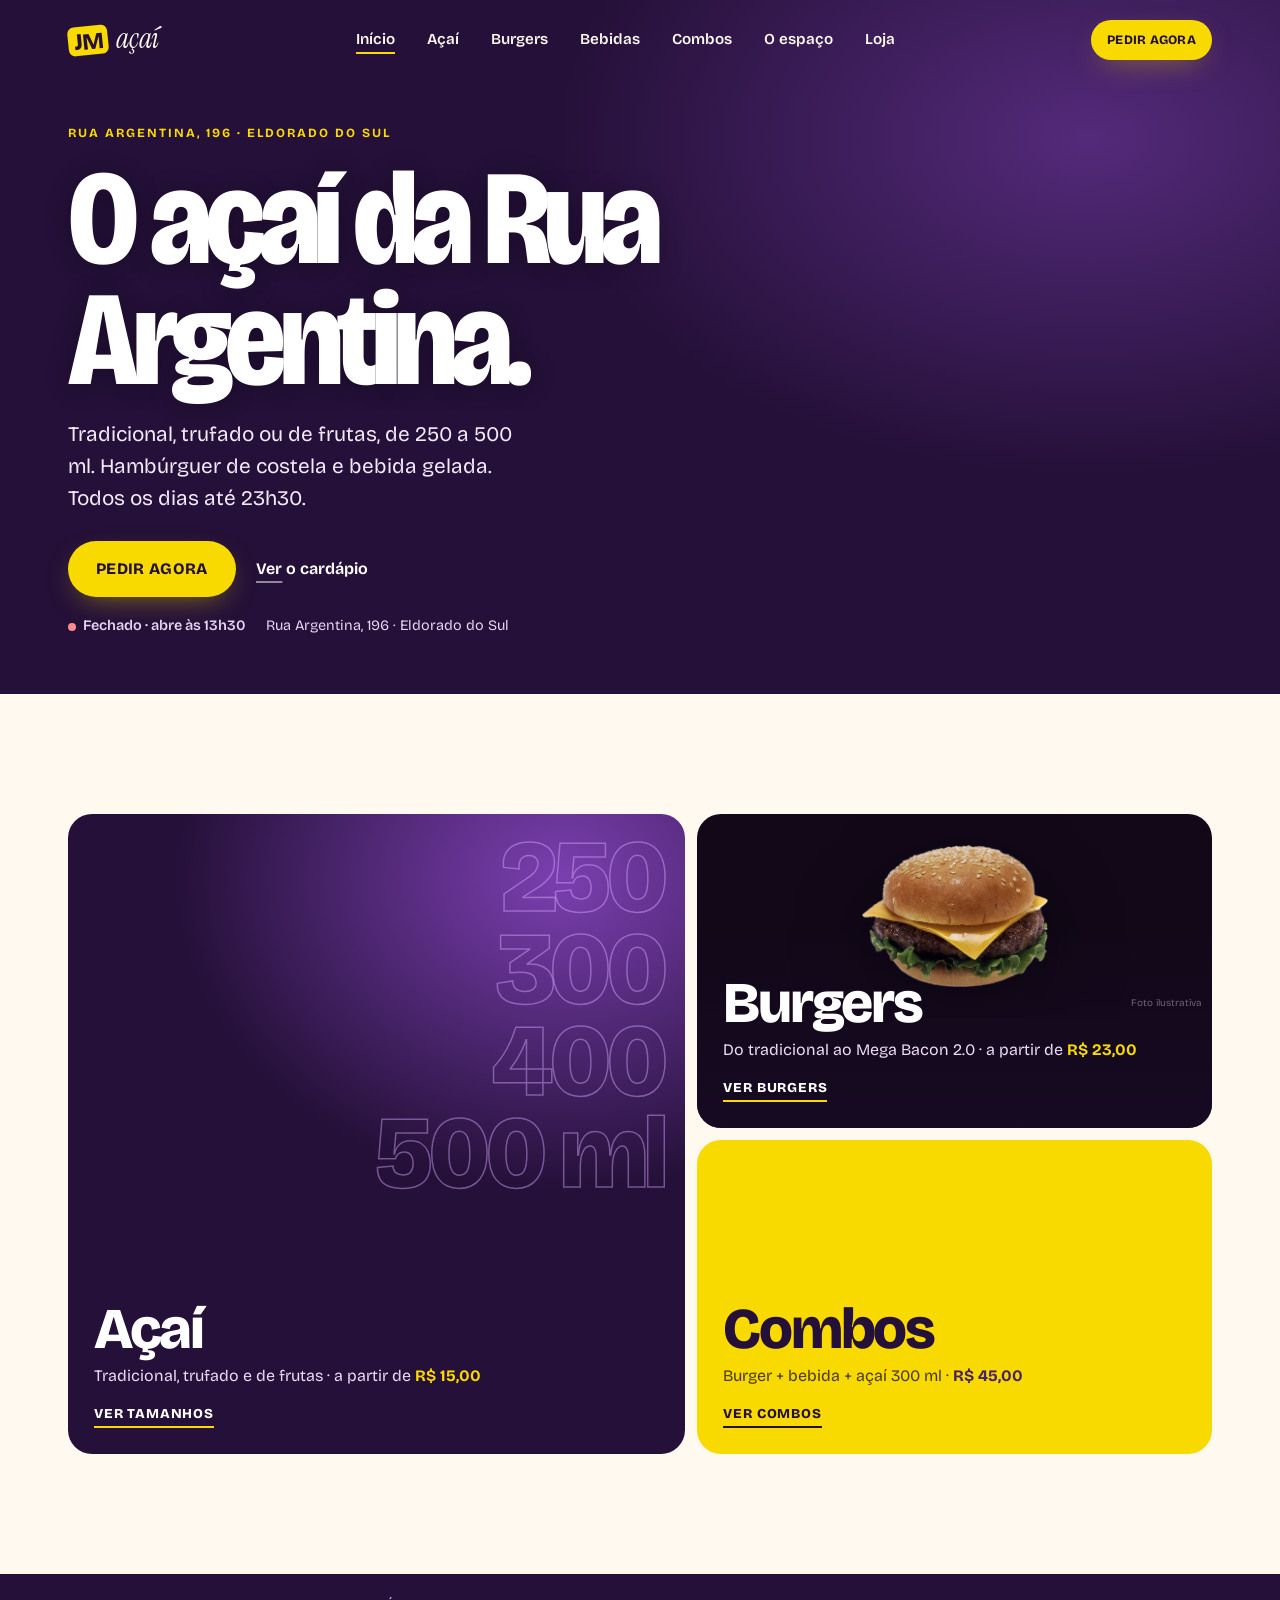
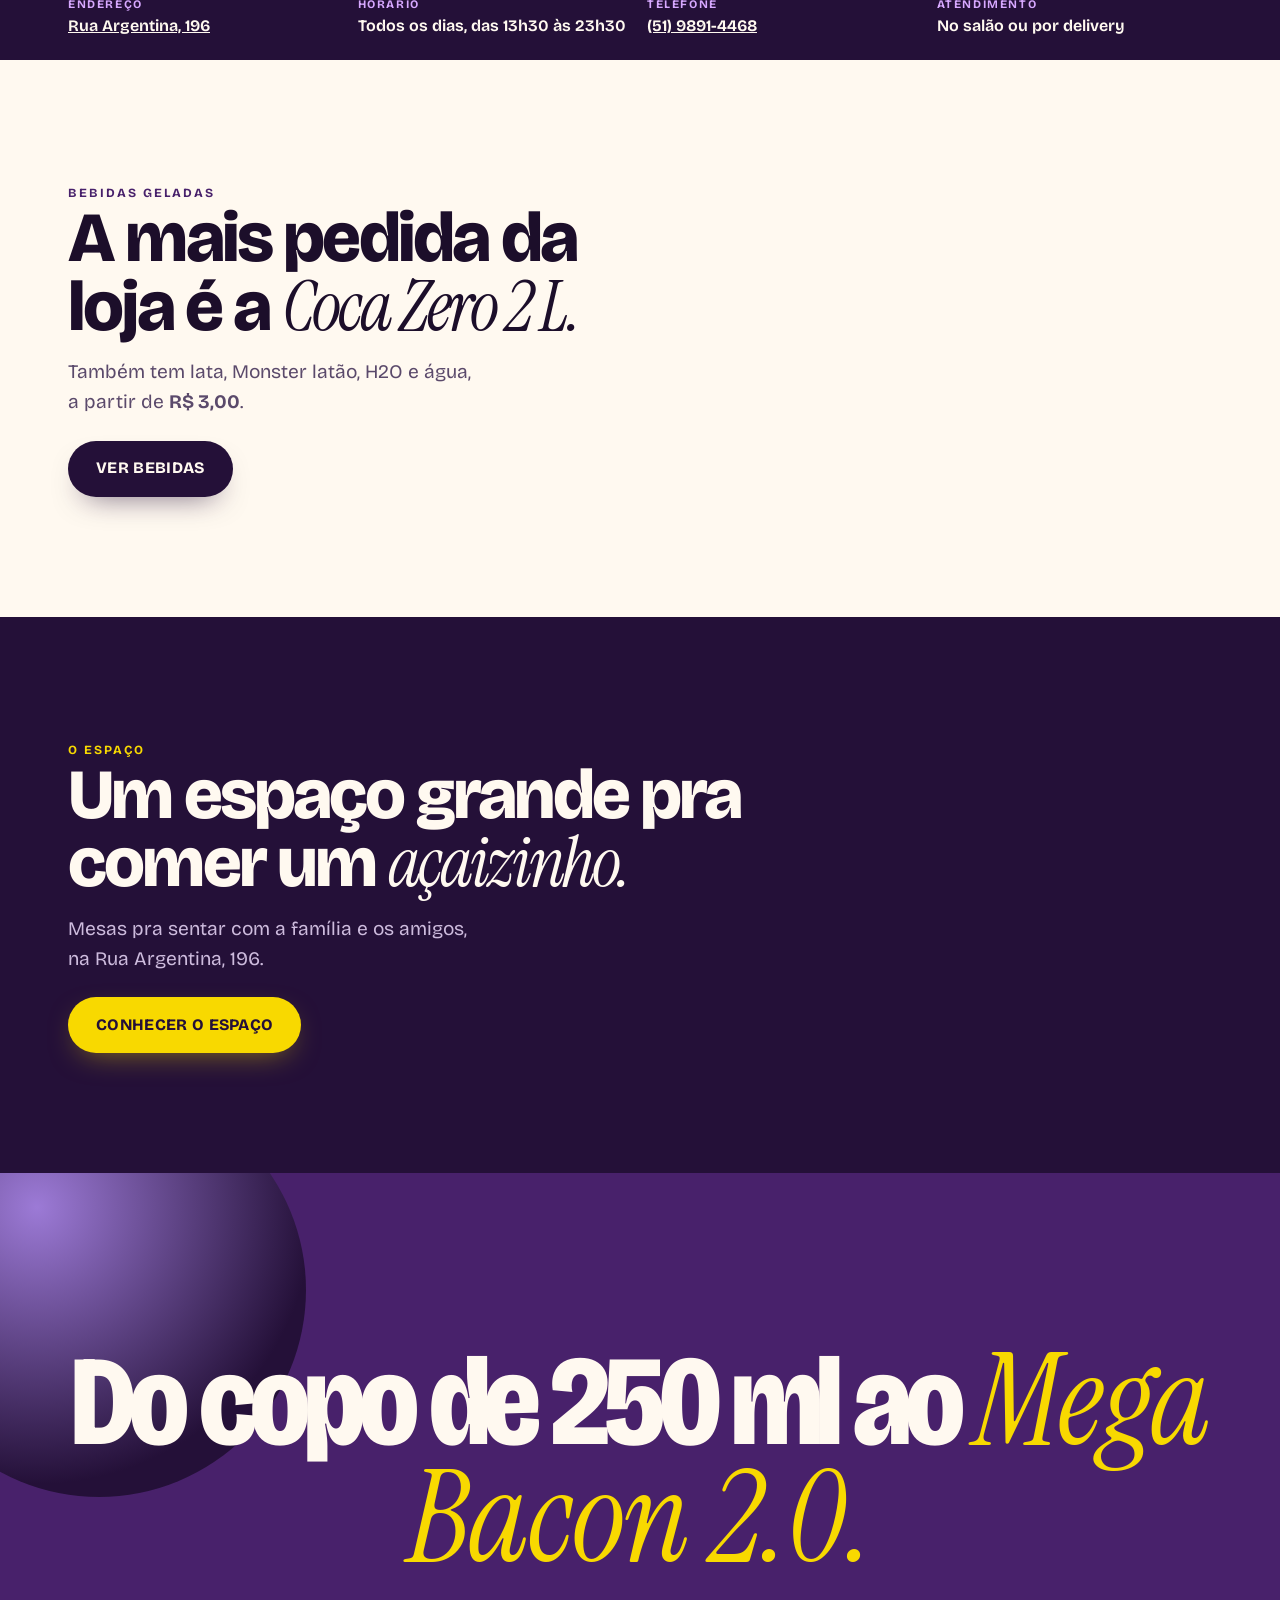
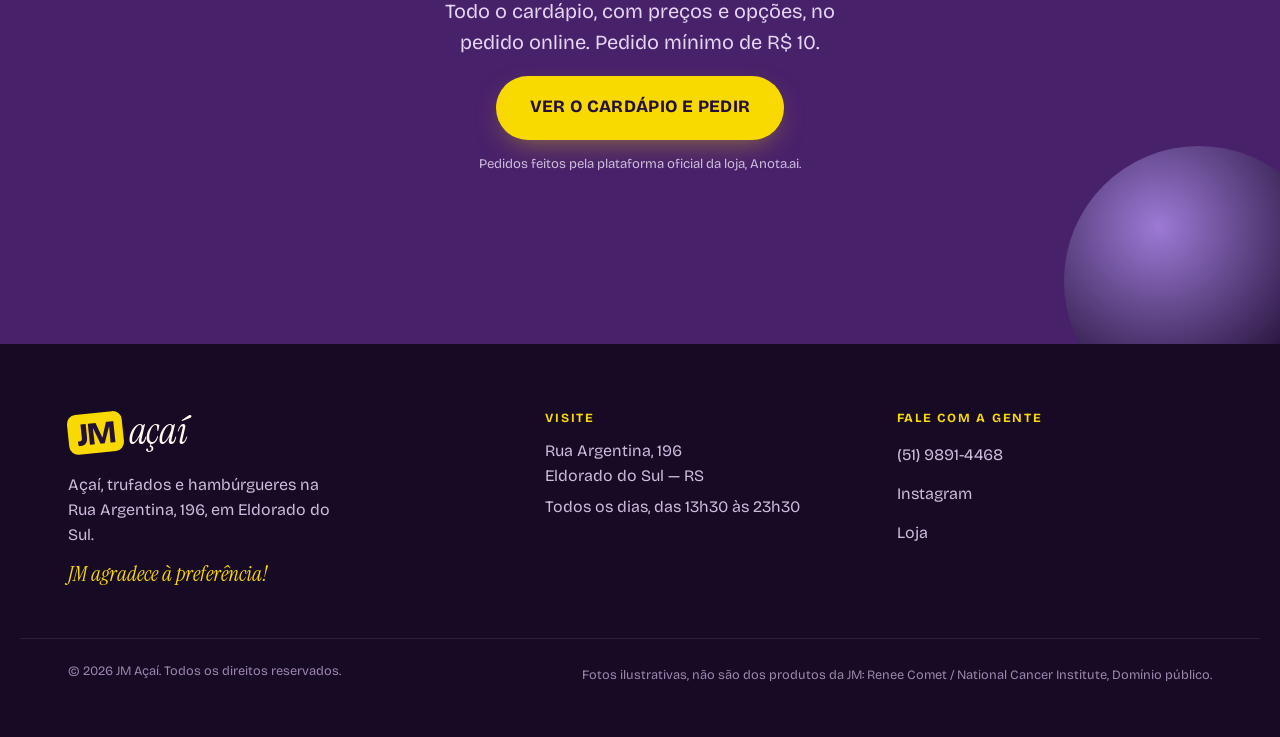
==== commit b5d8b846: "Páginas funcionam sem fotos: blocos de cor da marca e foto recortada - Lugar sem foto vira bloco de " ====
--- a/index.html
+++ b/index.html
@@ -45,8 +45,8 @@
 </header>
 
 <main id="conteudo">
-<section class="pg-hero">
-  <div class="ph " aria-hidden="true"></div>
+<section class="pg-hero pg-hero--plain pg-hero--roxo">
+  
   <div class="wrap pg-hero__inner">
     <p class="eyebrow">Rua Argentina, 196 · Eldorado do Sul</p>
     <h1>O açaí da Rua Argentina.</h1>
@@ -58,9 +58,9 @@
 <section class="blk">
   <div class="wrap">
     <div class="doors">
-      <a class="door" href="acai.html"><div class="ph " aria-hidden="true"></div><div><h2>Açaí</h2><p>Tradicional, trufado e de frutas · a partir de <b data-price-from="acai-copo">R$ 15,00</b></p><span class="door__go">Ver tamanhos</span></div></a>
-      <a class="door" href="burgers.html"><div class="ph " aria-hidden="true"></div><div><h2>Burgers</h2><p>Do tradicional ao Mega Bacon 2.0 · a partir de <b data-price="burger-tradicional">R$ 23,00</b></p><span class="door__go">Ver burgers</span></div></a>
-      <a class="door" href="combos.html"><div class="ph " aria-hidden="true"></div><div><h2>Combos</h2><p>Burger + bebida + açaí 300 ml · <b data-price="combo-burger-acai">R$ 45,00</b></p><span class="door__go">Ver combos</span></div></a>
+      <a class="door door--acai door--plain" href="acai.html"><div><h2>Açaí</h2><p>Tradicional, trufado e de frutas · a partir de <b data-price-from="acai-copo">R$ 15,00</b></p><span class="door__go">Ver tamanhos</span></div></a>
+      <a class="door door--burger door--cutout" href="burgers.html"><div class="ph ph--cutout "><img src="assets/img/burger.webp" alt="Hambúrguer com cheddar" width="766" height="587" loading="lazy" decoding="async"><span class="ph__credit">Foto ilustrativa</span></div><div><h2>Burgers</h2><p>Do tradicional ao Mega Bacon 2.0 · a partir de <b data-price="burger-tradicional">R$ 23,00</b></p><span class="door__go">Ver burgers</span></div></a>
+      <a class="door door--combo door--plain" href="combos.html"><div><h2>Combos</h2><p>Burger + bebida + açaí 300 ml · <b data-price="combo-burger-acai">R$ 45,00</b></p><span class="door__go">Ver combos</span></div></a>
     </div>
   </div>
 </section>
@@ -74,7 +74,7 @@
 </section>
 <section class="blk">
   <div class="wrap split">
-    <div class="ph " aria-hidden="true"></div>
+    
     <div>
       <p class="eyebrow eyebrow--purple">Bebidas geladas</p>
       <h2>A mais pedida da loja é a <em>Coca Zero 2 L.</em></h2>
@@ -121,7 +121,7 @@
   </div>
   <div class="wrap footer__bottom">
     <p>© <span data-year>2026</span> JM Açaí. Todos os direitos reservados.</p>
-    <p class="footer__credits">Fotos ilustrativas, não são dos produtos da JM.</p>
+    <p class="footer__credits">Fotos ilustrativas, não são dos produtos da JM: Renee Comet / National Cancer Institute, <a href="https://commons.wikimedia.org/wiki/File:Cheeseburger.jpg" rel="noopener">Domínio público</a>.</p>
   </div>
 </footer>
 
--- a/css/paginas.css
+++ b/css/paginas.css
@@ -153,3 +153,76 @@
   .nav__link[aria-current="page"] { color: var(--creme); }
   .nav__link[aria-current="page"]::after { transform: scaleX(1); }
 }
+
+/* ==========================================================
+   Sem foto: blocos de cor da marca · Foto recortada: produto sobre fundo
+   ========================================================== */
+.ph--cutout { background: transparent; }
+.ph--cutout img { object-fit: contain; padding: 6%; filter: drop-shadow(0 30px 40px rgba(0, 0, 0, .45)); }
+.ph--cutout .ph__credit { color: rgba(255, 255, 255, .55); text-shadow: none; }
+
+/* hero sem foto */
+.pg-hero--plain { min-height: 62svh; }
+.pg-hero--plain::after { display: none; }
+.pg-hero--plain::before {
+  content: ""; position: absolute; inset: 0; z-index: -1; pointer-events: none;
+  background: radial-gradient(60% 70% at 85% 20%, rgba(123, 63, 176, .55), transparent 70%);
+}
+.pg-hero--roxo { background: var(--roxo-800); }
+.pg-hero--amarelo { background: var(--amarelo); color: var(--roxo-800); }
+.pg-hero--amarelo::before { background: radial-gradient(50% 70% at 85% 20%, rgba(255, 255, 255, .5), transparent 70%); }
+.pg-hero--amarelo .eyebrow { color: var(--roxo-700); }
+.pg-hero--amarelo h1 { text-shadow: none; }
+.pg-hero--amarelo .pg-hero__sub, .pg-hero--amarelo .pg-hero__meta { color: #4A3A12; }
+.pg-hero--lilas { background: var(--lilas-100); color: var(--roxo-800); }
+.pg-hero--lilas::before { background: radial-gradient(50% 70% at 85% 20%, var(--lilas), transparent 70%); }
+.pg-hero--lilas .eyebrow { color: var(--roxo-700); }
+.pg-hero--lilas h1 { text-shadow: none; }
+.pg-hero--lilas .pg-hero__sub, .pg-hero--lilas .pg-hero__meta { color: var(--tinta-2); }
+
+/* hero com foto recortada */
+.pg-hero--cutout { background: #120818; flex-direction: column; align-items: stretch; justify-content: flex-end; }
+.pg-hero--cutout::after { display: none; }
+.pg-hero--cutout::before { content: ""; position: absolute; inset: 0; z-index: -1; background: radial-gradient(50% 60% at 70% 45%, rgba(248, 217, 0, .22), transparent 70%); }
+.pg-hero--cutout .ph { position: relative; inset: auto; z-index: 0; width: 100%; height: 52vw; max-height: 380px; margin-bottom: 8px; }
+.pg-hero--cutout .ph img { animation: slowzoom 9s ease-out both; }
+
+/* portas */
+.door--plain::after { display: none; }
+.door--acai.door--plain { background: radial-gradient(90% 70% at 80% 10%, var(--roxo-500), var(--roxo-800) 70%); }
+.door--combo.door--plain, .door--combo { background: var(--amarelo); color: var(--roxo-800); }
+.door--combo p { color: #4A3A12; }
+.door--combo b { color: var(--roxo-700); }
+.door--combo .door__go { border-color: var(--roxo-800); }
+.door--cutout { background: #120818; }
+.door--cutout .ph { inset: 0 0 35% 0; }
+.door--combo.door--cutout { background: var(--amarelo); }
+.door--combo.door--cutout::after { background: linear-gradient(180deg, transparent 45%, rgba(248, 217, 0, .95) 70%); }
+.door--combo.door--cutout .ph__credit { color: rgba(36, 16, 56, .6); }
+
+/* split sem foto: texto ocupa a largura */
+.split > :only-child { grid-column: 1 / -1; max-width: 760px; }
+
+/* pôster com recorte */
+.deal .ph--cutout { background: rgba(0, 0, 0, .15); }
+.deal--yellow .ph--cutout { background: rgba(255, 255, 255, .35); }
+.deal--yellow .ph--cutout .ph__credit { color: rgba(36, 16, 56, .6); }
+
+@media (min-width: 768px) {
+  .pg-hero--cutout { flex-direction: row; align-items: flex-end; }
+  .pg-hero--cutout .ph { position: absolute; inset: var(--header-h) 0 0 auto; width: 54%; height: auto; max-height: none; margin: 0; }
+  .pg-hero--cutout .pg-hero__inner > * { max-width: 46%; }
+}
+
+/* topo claro: cabeçalho sempre sólido para o menu aparecer */
+.pg--solid .header::before { opacity: 1; }
+.pg-hero--amarelo p.pg-hero__sub, .pg-hero--amarelo .pg-hero__meta { color: #4A3A12; }
+.pg-hero--lilas p.pg-hero__sub, .pg-hero--lilas .pg-hero__meta { color: var(--tinta-2); }
+
+/* card do açaí sem foto: os tamanhos viram o desenho */
+.door--acai.door--plain::before {
+  content: "250\A 300\A 400\A 500 ml"; white-space: pre; position: absolute; right: 22px; top: 18px; z-index: -1;
+  font-size: clamp(3.4rem, 9vw, 6.4rem); font-weight: 800; line-height: .9; letter-spacing: -.04em; text-align: right;
+  color: transparent; -webkit-text-stroke: 1.5px rgba(215, 168, 255, .45);
+}
+.deal > .deal__body:only-child { grid-column: 1 / -1; padding: 40px 30px; }
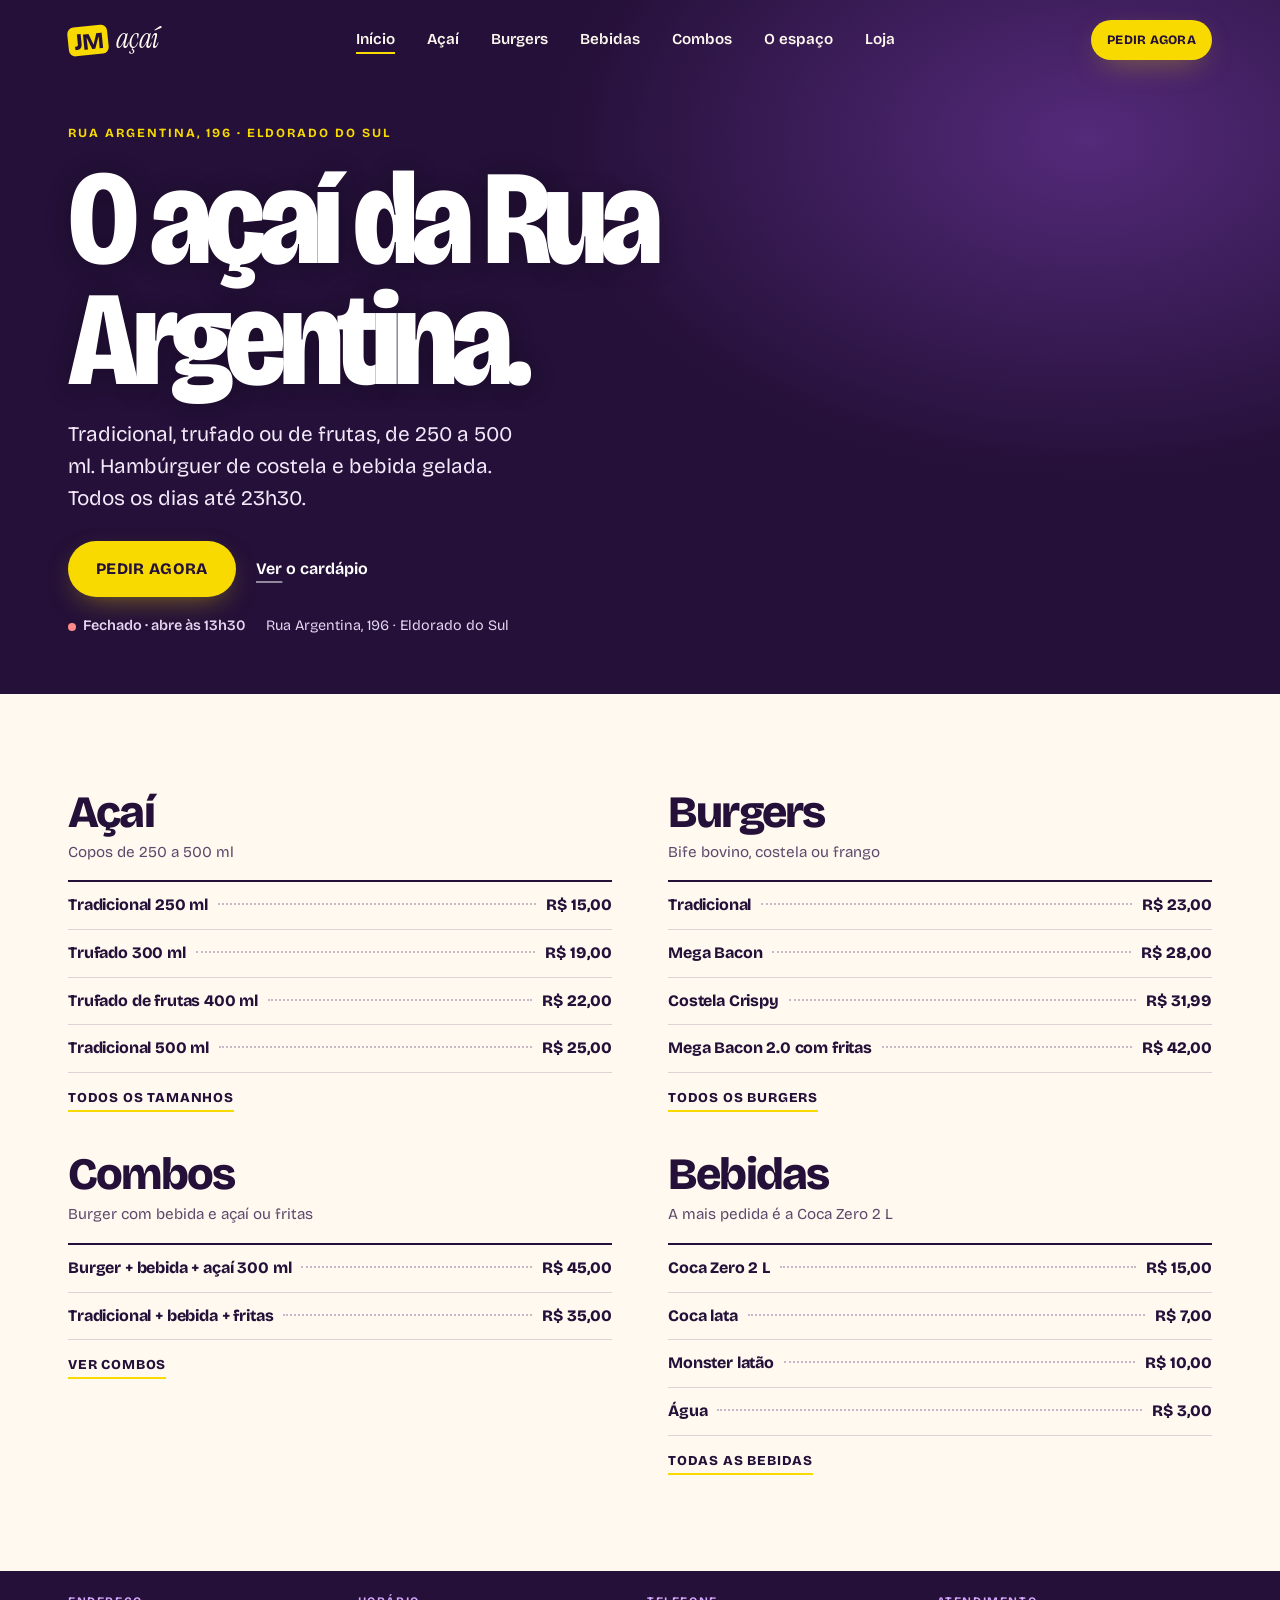
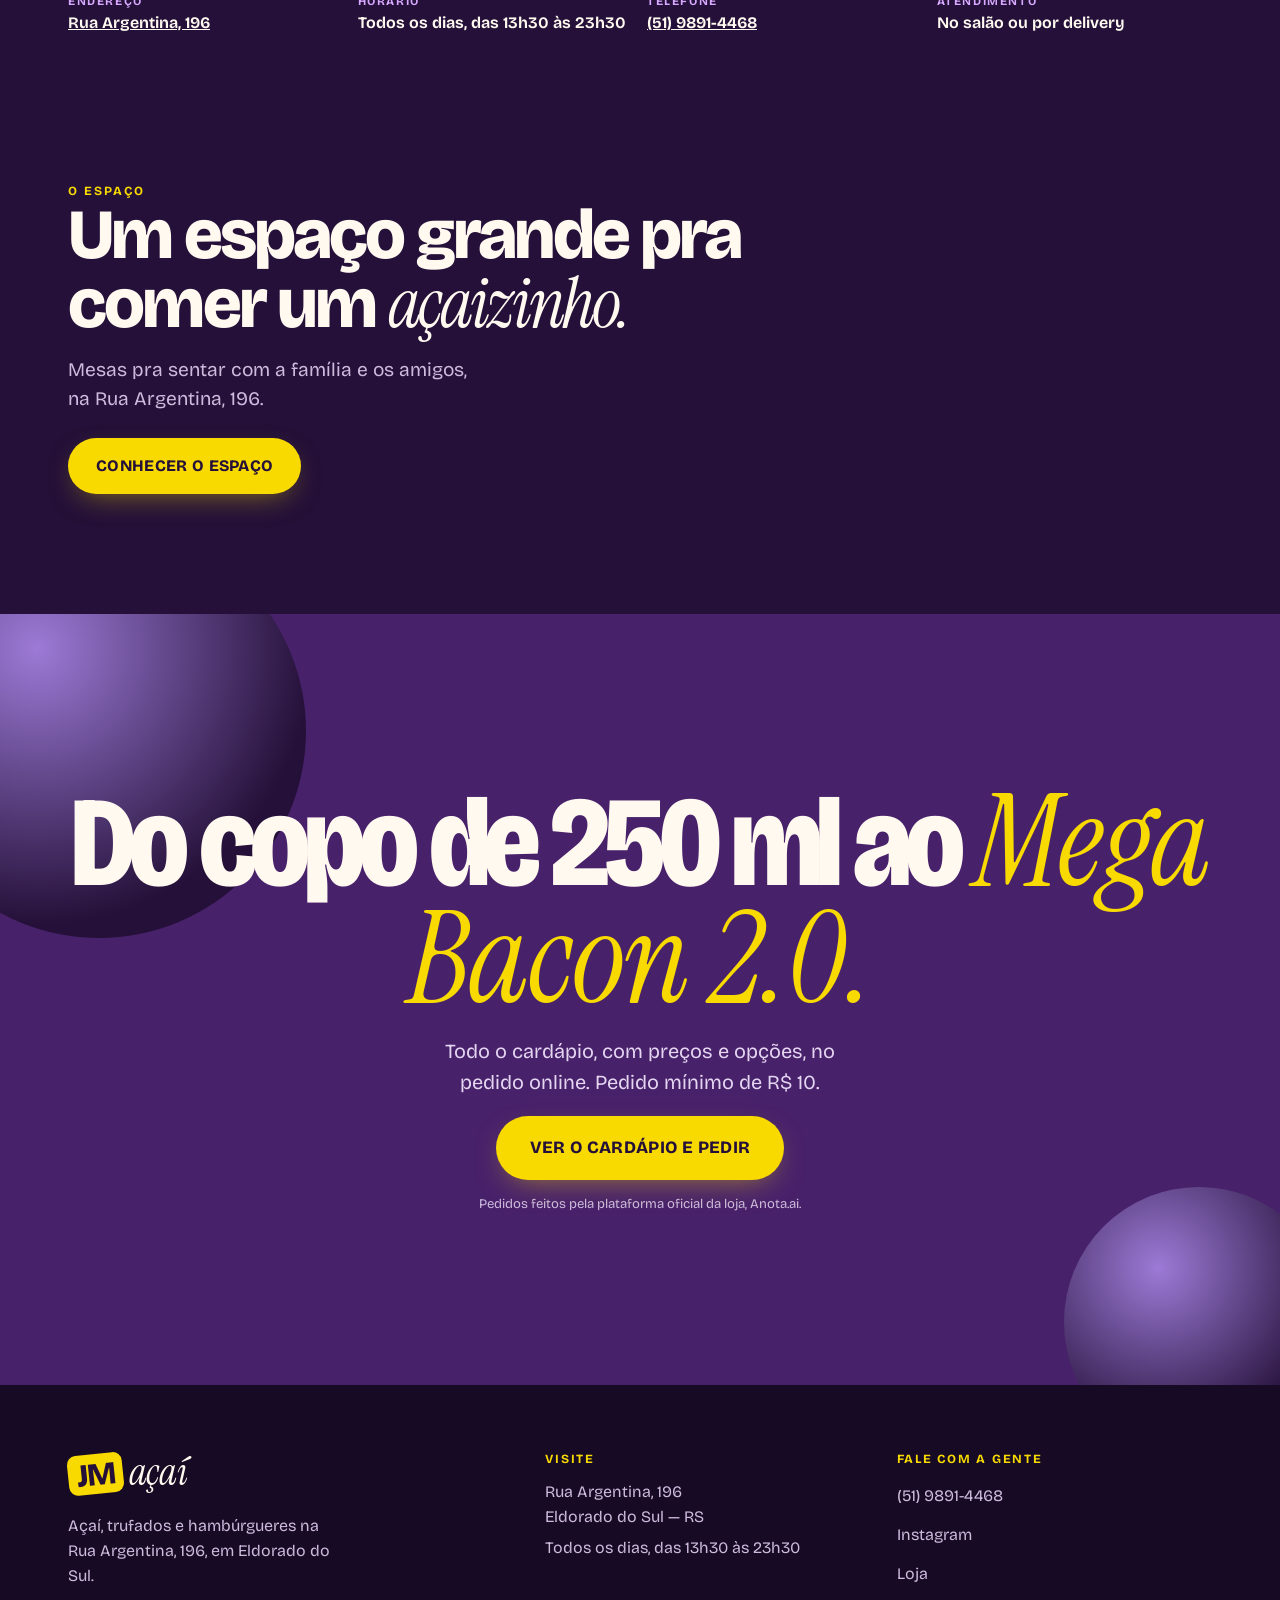
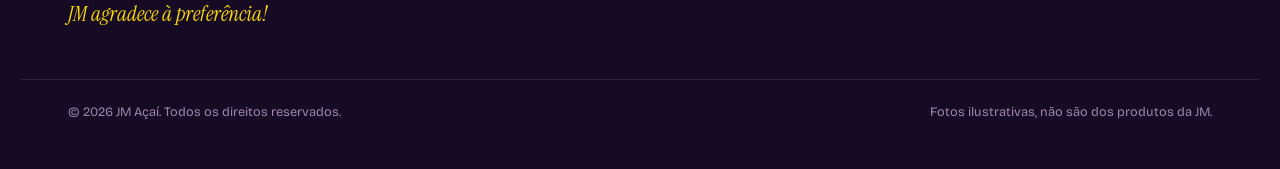
==== commit b48d72d9: "Limpeza: sem produtos desenhados, frases de teste nem cards vazios - Remove a pasta v2 e todas as il" ====
--- a/index.html
+++ b/index.html
@@ -55,12 +55,34 @@
     <p class="pg-hero__meta"><span class="status" data-status><span class="status__dot"></span><span data-status-text>Todos os dias, 13h30–23h30</span></span><span>Rua Argentina, 196 · Eldorado do Sul</span></p>
   </div>
 </section>
-<section class="blk">
+<section class="blk blk--menu">
   <div class="wrap">
-    <div class="doors">
-      <a class="door door--acai door--plain" href="acai.html"><div><h2>Açaí</h2><p>Tradicional, trufado e de frutas · a partir de <b data-price-from="acai-copo">R$ 15,00</b></p><span class="door__go">Ver tamanhos</span></div></a>
-      <a class="door door--burger door--cutout" href="burgers.html"><div class="ph ph--cutout "><img src="assets/img/burger.webp" alt="Hambúrguer com cheddar" width="766" height="587" loading="lazy" decoding="async"><span class="ph__credit">Foto ilustrativa</span></div><div><h2>Burgers</h2><p>Do tradicional ao Mega Bacon 2.0 · a partir de <b data-price="burger-tradicional">R$ 23,00</b></p><span class="door__go">Ver burgers</span></div></a>
-      <a class="door door--combo door--plain" href="combos.html"><div><h2>Combos</h2><p>Burger + bebida + açaí 300 ml · <b data-price="combo-burger-acai">R$ 45,00</b></p><span class="door__go">Ver combos</span></div></a>
+    <h2 class="sr">Cardápio em resumo</h2>
+    <div class="menu4">
+      <div class="menu4__col">
+        <h3><a href="acai.html">Açaí</a></h3>
+        <p class="menu4__sub">Copos de 250 a 500 ml</p>
+        <ul class="plist "><li><span class="plist__name">Tradicional 250 ml</span><i></i><b data-price-opt="acai-copo|250 ml">R$ 15,00</b></li><li><span class="plist__name">Trufado 300 ml</span><i></i><b data-price-opt="acai-trufado|300 ml">R$ 19,00</b></li><li><span class="plist__name">Trufado de frutas 400 ml</span><i></i><b data-price-opt="trufado-frutas|400 ml · 4 cremes grátis">R$ 22,00</b></li><li><span class="plist__name">Tradicional 500 ml</span><i></i><b data-price-opt="acai-copo|500 ml">R$ 25,00</b></li></ul>
+        <a class="menu4__more" href="acai.html">Todos os tamanhos</a>
+      </div>
+      <div class="menu4__col">
+        <h3><a href="burgers.html">Burgers</a></h3>
+        <p class="menu4__sub">Bife bovino, costela ou frango</p>
+        <ul class="plist "><li><span class="plist__name">Tradicional</span><i></i><b data-price="burger-tradicional">R$ 23,00</b></li><li><span class="plist__name">Mega Bacon</span><i></i><b data-price="burger-mega-bacon">R$ 28,00</b></li><li><span class="plist__name">Costela Crispy</span><i></i><b data-price="burger-costela-crispy">R$ 31,99</b></li><li><span class="plist__name">Mega Bacon 2.0 com fritas</span><i></i><b data-price="burger-mega-bacon-2">R$ 42,00</b></li></ul>
+        <a class="menu4__more" href="burgers.html">Todos os burgers</a>
+      </div>
+      <div class="menu4__col">
+        <h3><a href="combos.html">Combos</a></h3>
+        <p class="menu4__sub">Burger com bebida e açaí ou fritas</p>
+        <ul class="plist "><li><span class="plist__name">Burger + bebida + açaí 300 ml</span><i></i><b data-price="combo-burger-acai">R$ 45,00</b></li><li><span class="plist__name">Tradicional + bebida + fritas</span><i></i><b data-price="combo-tradicional">R$ 35,00</b></li></ul>
+        <a class="menu4__more" href="combos.html">Ver combos</a>
+      </div>
+      <div class="menu4__col">
+        <h3><a href="bebidas.html">Bebidas</a></h3>
+        <p class="menu4__sub">A mais pedida é a Coca Zero 2 L</p>
+        <ul class="plist "><li><span class="plist__name">Coca Zero 2 L</span><i></i><b data-price="coca-zero-2l">R$ 15,00</b></li><li><span class="plist__name">Coca lata</span><i></i><b data-price="coca-lata">R$ 7,00</b></li><li><span class="plist__name">Monster latão</span><i></i><b data-price="monster">R$ 10,00</b></li><li><span class="plist__name">Água</span><i></i><b data-price="agua">R$ 3,00</b></li></ul>
+        <a class="menu4__more" href="bebidas.html">Todas as bebidas</a>
+      </div>
     </div>
   </div>
 </section>
@@ -71,17 +93,6 @@
     <div><dt>Telefone</dt><dd><a data-link="tel" href="tel:+555198914468" data-jm="telefone">(51) 9891-4468</a></dd></div>
     <div><dt>Atendimento</dt><dd>No salão ou por delivery</dd></div>
   </dl>
-</section>
-<section class="blk">
-  <div class="wrap split">
-    
-    <div>
-      <p class="eyebrow eyebrow--purple">Bebidas geladas</p>
-      <h2>A mais pedida da loja é a <em>Coca Zero 2 L.</em></h2>
-      <p class="lead">Também tem lata, Monster latão, H2O e água, a partir de <b data-price="agua">R$ 3,00</b>.</p>
-      <p style="margin-top:24px"><a class="btn btn--purple btn--lg" href="bebidas.html">Ver bebidas</a></p>
-    </div>
-  </div>
 </section>
 <section class="blk blk--purple">
   <div class="wrap">
@@ -121,7 +132,7 @@
   </div>
   <div class="wrap footer__bottom">
     <p>© <span data-year>2026</span> JM Açaí. Todos os direitos reservados.</p>
-    <p class="footer__credits">Fotos ilustrativas, não são dos produtos da JM: Renee Comet / National Cancer Institute, <a href="https://commons.wikimedia.org/wiki/File:Cheeseburger.jpg" rel="noopener">Domínio público</a>.</p>
+    <p class="footer__credits">Fotos ilustrativas, não são dos produtos da JM.</p>
   </div>
 </footer>
 
--- a/css/paginas.css
+++ b/css/paginas.css
@@ -226,3 +226,18 @@
   color: transparent; -webkit-text-stroke: 1.5px rgba(215, 168, 255, .45);
 }
 .deal > .deal__body:only-child { grid-column: 1 / -1; padding: 40px 30px; }
+
+/* resumo do cardápio (início) */
+.blk--menu { padding-block: clamp(56px, 8vw, 96px); }
+.menu4 { display: grid; gap: 40px; }
+.menu4__col h3 { font-size: clamp(2rem, 5vw, 2.8rem); letter-spacing: -.04em; font-weight: 800; line-height: 1; }
+.menu4__col h3 a { color: var(--roxo-800); text-decoration: none; }
+.menu4__col h3 a:hover { text-decoration: underline; text-underline-offset: 6px; text-decoration-thickness: 3px; text-decoration-color: var(--amarelo); }
+.menu4__sub { margin-top: 6px; color: var(--tinta-2); font-size: .95rem; }
+.menu4 .plist { margin-top: 16px; color: var(--roxo-800); }
+.menu4 .plist li { padding: 11px 0; }
+.menu4 .plist__name { font-size: 1rem; }
+.menu4 .plist b { font-size: 1rem; }
+.menu4__more { display: inline-block; margin-top: 14px; font-weight: 800; font-size: .85rem; text-transform: uppercase; letter-spacing: .06em; color: var(--roxo-800); text-decoration: none; border-bottom: 2px solid var(--amarelo); padding-bottom: 2px; }
+@media (min-width: 768px) { .menu4 { grid-template-columns: 1fr 1fr; column-gap: 56px; } }
+@media (min-width: 1640px) { .menu4 { grid-template-columns: repeat(4, 1fr); column-gap: 40px; } }
